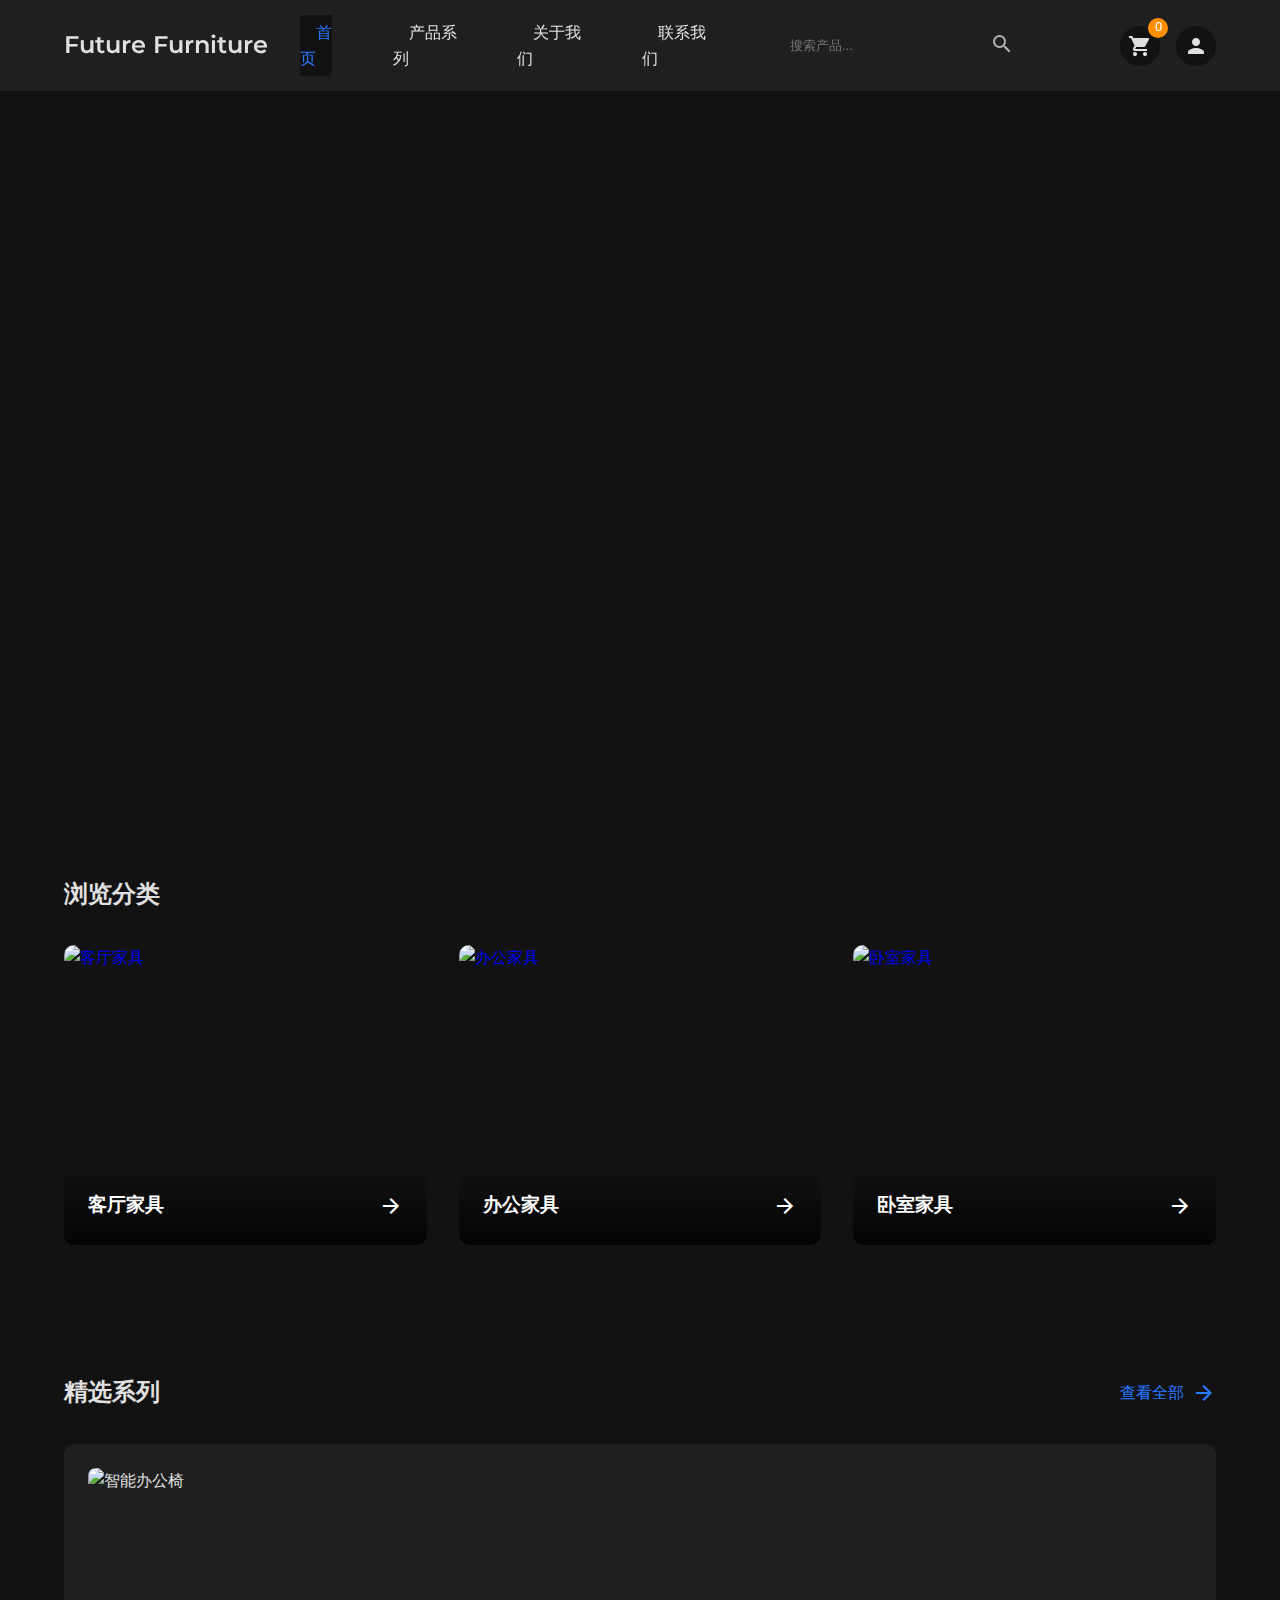
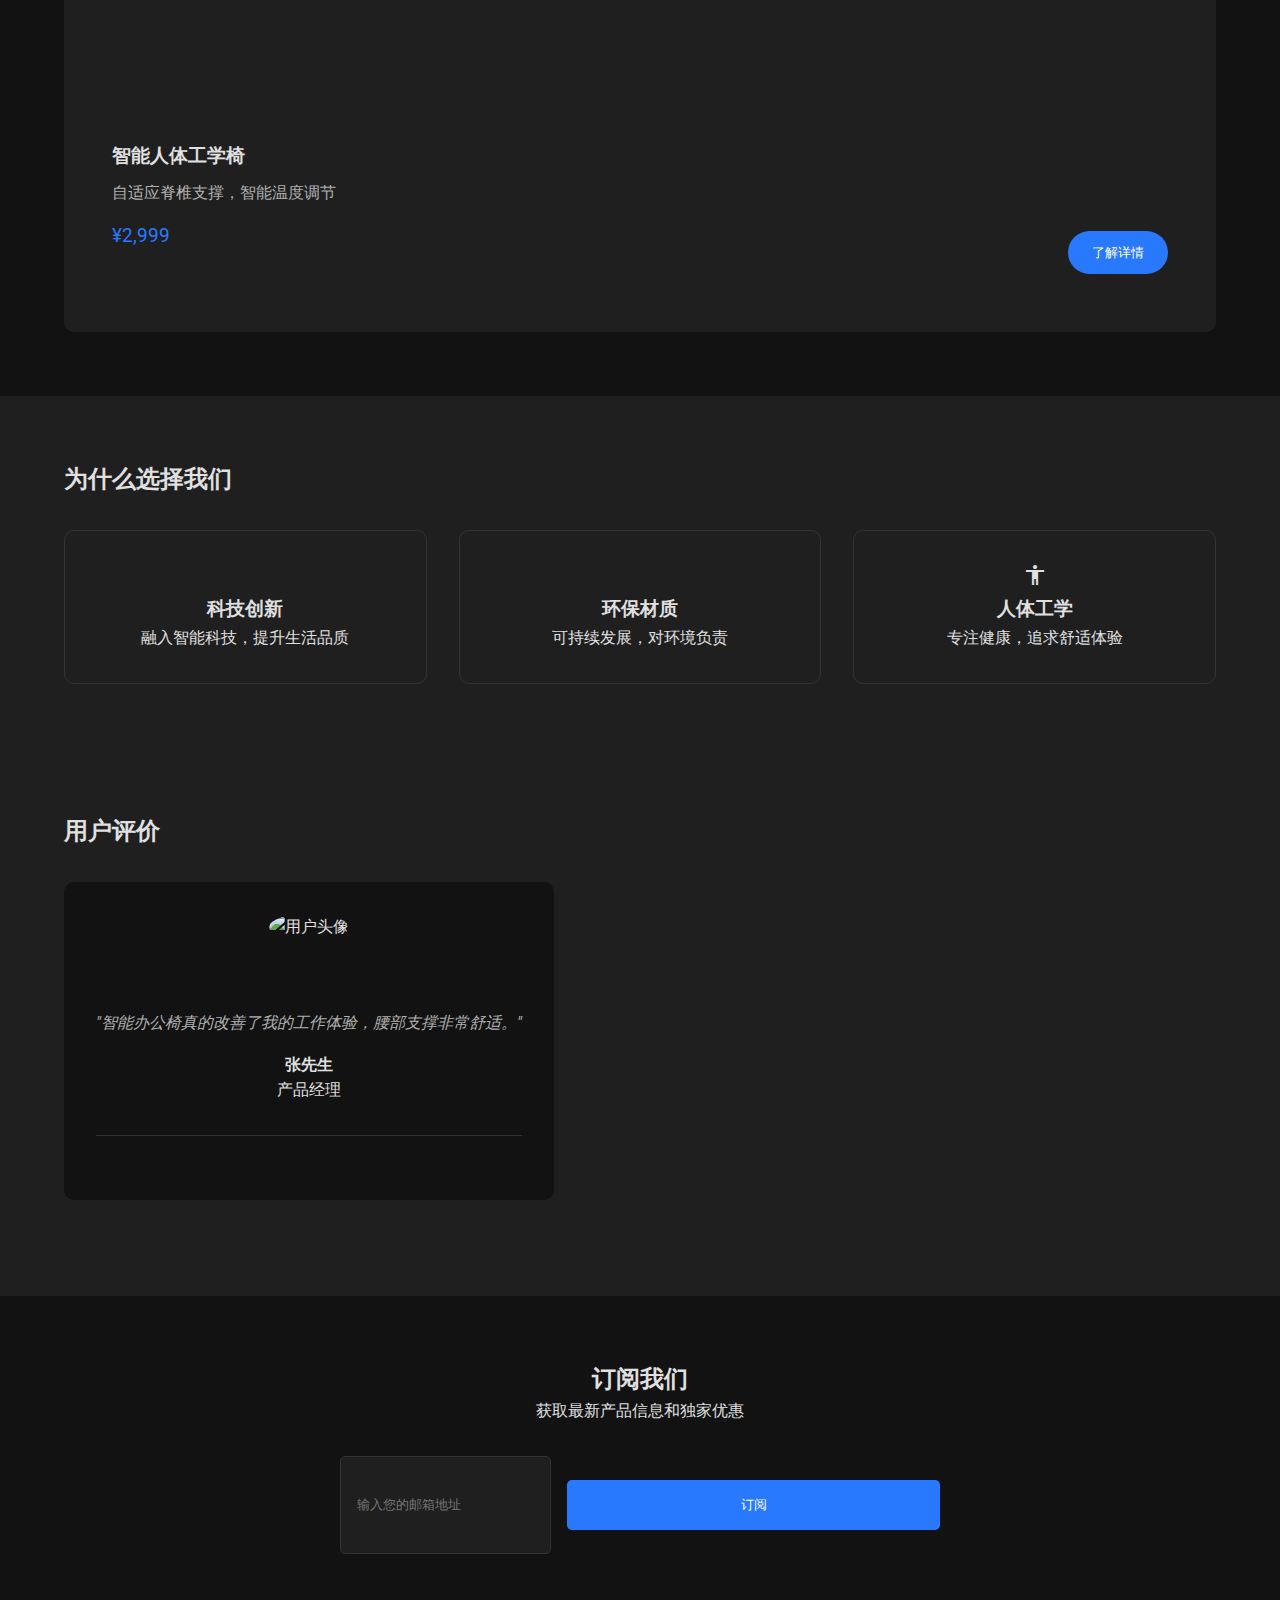
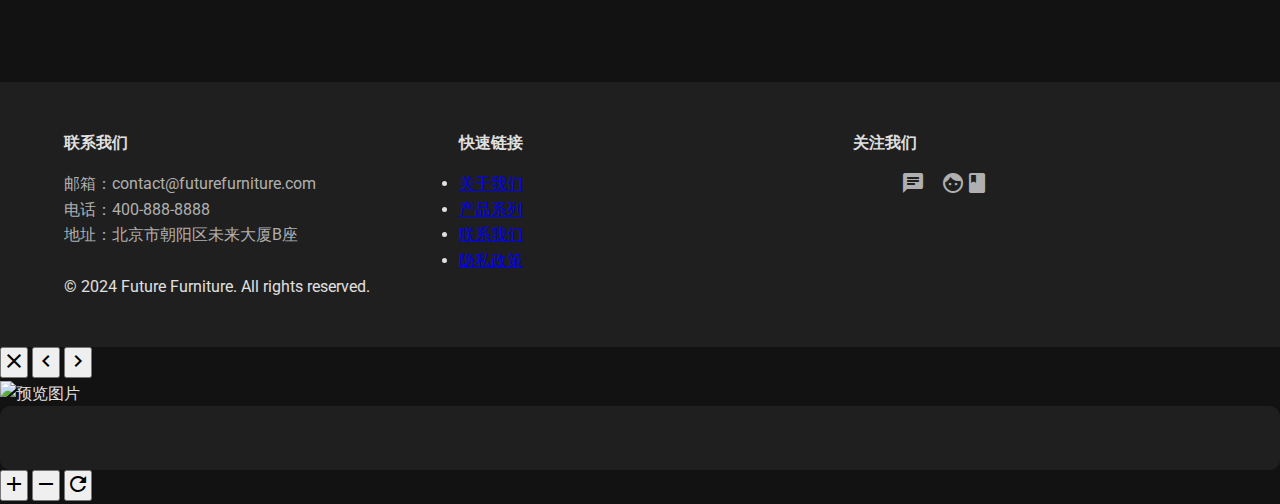
==== index.html @ 84462178 "Add files via upload" ====
<!DOCTYPE html>
<html lang="zh">
<head>
    <meta charset="UTF-8">
    <meta name="viewport" content="width=device-width, initial-scale=1.0">
    <title>未来家具 - 现代生活的选择</title>
    <link rel="stylesheet" href="styles.css">
    <link href="https://fonts.googleapis.com/css2?family=Roboto:wght@300;400;500;700&family=Montserrat:wght@400;500;600&display=swap" rel="stylesheet">
    <link href="https://fonts.googleapis.com/icon?family=Material+Icons" rel="stylesheet">
</head>
<body>
    <nav class="navbar">
        <div class="nav-container">
            <a href="index.html" class="logo">Future Furniture</a>
            <div class="nav-content">
                <ul class="nav-links">
                    <li><a href="index.html" class="active">首页</a></li>
                    <li><a href="categories.html">产品系列</a></li>
                    <li><a href="about.html">关于我们</a></li>
                    <li><a href="contact.html">联系我们</a></li>
                </ul>
                <div class="search-box">
                    <div class="search-container">
                        <input type="text" placeholder="搜索产品..." id="searchInput">
                        <button class="search-btn">
                            <span class="material-icons">search</span>
                        </button>
                    </div>
                    <div class="search-results" id="searchResults"></div>
                </div>
                <div class="nav-actions">
                    <div class="cart-icon">
                        <a href="cart.html">
                            <span class="material-icons">shopping_cart</span>
                            <span class="cart-count">0</span>
                        </a>
                    </div>
                    <div class="user-menu">
                        <a href="login.html">
                            <span class="material-icons">person</span>
                        </a>
                    </div>
                </div>
            </div>
        </div>
    </nav>

    <header class="hero">
        <div class="hero-slider">
            <div class="slide active">
                <div class="slide-content">
                    <h1>重新定义现代家居</h1>
                    <p>科技与艺术的完美融合</p>
                    <button class="cta-button">探索系列</button>
                </div>
                <img src="images/hero-1.jpg" alt="现代家居">
            </div>
            <div class="slide">
                <div class="slide-content">
                    <h1>智能办公空间</h1>
                    <p>提升工作效率，关注健康生活</p>
                    <button class="cta-button">了解更多</button>
                </div>
                <img src="images/hero-2.jpg" alt="办公空间">
            </div>
            <div class="slider-controls">
                <button class="prev-slide"><span class="material-icons">chevron_left</span></button>
                <div class="slide-dots"></div>
                <button class="next-slide"><span class="material-icons">chevron_right</span></button>
            </div>
        </div>
    </header>

    <main>
        <section class="categories-preview">
            <h2>浏览分类</h2>
            <div class="category-grid">
                <a href="categories.html?type=living" class="category-card">
                    <img src="images/living-room.jpg" alt="客厅家具">
                    <div class="category-info">
                        <h3>客厅家具</h3>
                        <span class="material-icons">arrow_forward</span>
                    </div>
                </a>
                <a href="categories.html?type=office" class="category-card">
                    <img src="images/office.jpg" alt="办公家具">
                    <div class="category-info">
                        <h3>办公家具</h3>
                        <span class="material-icons">arrow_forward</span>
                    </div>
                </a>
                <a href="categories.html?type=bedroom" class="category-card">
                    <img src="images/bedroom.jpg" alt="卧室家具">
                    <div class="category-info">
                        <h3>卧室家具</h3>
                        <span class="material-icons">arrow_forward</span>
                    </div>
                </a>
            </div>
        </section>

        <section class="featured-products">
            <div class="section-header">
                <h2>精选系列</h2>
                <a href="categories.html" class="view-all">查看全部 <span class="material-icons">arrow_forward</span></a>
            </div>
            <div class="product-grid">
                <div class="product-card">
                    <div class="product-image">
                        <img src="images/chair.jpg" alt="智能办公椅">
                        <div class="product-actions">
                            <button class="quick-view" data-product-id="1">
                                <span class="material-icons">visibility</span>
                            </button>
                            <button class="add-to-cart" data-product-id="1">
                                <span class="material-icons">shopping_cart</span>
                            </button>
                        </div>
                    </div>
                    <div class="product-info">
                        <h3>智能人体工学椅</h3>
                        <p class="product-description">自适应脊椎支撑，智能温度调节</p>
                        <div class="product-price">
                            <span class="price">¥2,999</span>
                            <button class="primary-button">了解详情</button>
                        </div>
                    </div>
                </div>
                <!-- 更多产品卡片 -->
            </div>
        </section>

        <section class="features">
            <h2>为什么选择我们</h2>
            <div class="features-grid">
                <div class="feature-card">
                    <span class="material-icons">psychology</span>
                    <h3>科技创新</h3>
                    <p>融入智能科技，提升生活品质</p>
                </div>
                <div class="feature-card">
                    <span class="material-icons">eco</span>
                    <h3>环保材质</h3>
                    <p>可持续发展，对环境负责</p>
                </div>
                <div class="feature-card">
                    <span class="material-icons">accessibility</span>
                    <h3>人体工学</h3>
                    <p>专注健康，追求舒适体验</p>
                </div>
            </div>
        </section>

        <section class="testimonials">
            <h2>用户评价</h2>
            <div class="testimonials-slider">
                <div class="testimonial-card">
                    <div class="user-avatar">
                        <img src="images/user1.jpg" alt="用户头像">
                    </div>
                    <p class="testimonial-text">"智能办公椅真的改善了我的工作体验，腰部支撑非常舒适。"</p>
                    <div class="user-info">
                        <h4>张先生</h4>
                        <p>产品经理</p>
                    </div>
                </div>
                <!-- 更多评价卡片 -->
            </div>
        </section>

        <section class="newsletter">
            <div class="newsletter-content">
                <h2>订阅我们</h2>
                <p>获取最新产品信息和独家优惠</p>
                <form class="newsletter-form">
                    <input type="email" placeholder="输入您的邮箱地址" required>
                    <button type="submit" class="submit-btn">订阅</button>
                </form>
            </div>
        </section>
    </main>

    <footer>
        <div class="footer-content">
            <div class="footer-section">
                <h4>联系我们</h4>
                <p>邮箱：contact@futurefurniture.com</p>
                <p>电话：400-888-8888</p>
                <p>地址：北京市朝阳区未来大厦B座</p>
            </div>
            <div class="footer-section">
                <h4>快速链接</h4>
                <ul>
                    <li><a href="about.html">关于我们</a></li>
                    <li><a href="categories.html">产品系列</a></li>
                    <li><a href="contact.html">联系我们</a></li>
                    <li><a href="#">隐私政策</a></li>
                </ul>
            </div>
            <div class="footer-section">
                <h4>关注我们</h4>
                <div class="social-links">
                    <a href="#" class="social-link">
                        <span class="material-icons">wechat</span>
                    </a>
                    <a href="#" class="social-link">
                        <span class="material-icons">facebook</span>
                    </a>
                    <a href="#" class="social-link">
                        <span class="material-icons">instagram</span>
                    </a>
                </div>
            </div>
        </div>
        <div class="footer-bottom">
            <p>&copy; 2024 Future Furniture. All rights reserved.</p>
        </div>
    </footer>

    <script src="main.js"></script>

    <!-- 快速预览模态框 -->
    <div class="quick-view-modal" id="quickViewModal">
        <div class="modal-content">
            <button class="close-modal">
                <span class="material-icons">close</span>
            </button>
            <div class="modal-body">
                <div class="product-preview">
                    <img src="" alt="产品预览" id="modalProductImage">
                </div>
                <div class="product-details">
                    <h2 id="modalProductName"></h2>
                    <p id="modalProductDescription"></p>
                    <div class="product-options">
                        <div class="color-selection">
                            <h3>选择颜色</h3>
                            <div class="color-options">
                                <span class="color-option" style="background: #000000;" data-color="black"></span>
                                <span class="color-option" style="background: #FFFFFF;" data-color="white"></span>
                                <span class="color-option" style="background: #808080;" data-color="gray"></span>
                            </div>
                        </div>
                        <div class="quantity-selector">
                            <h3>数量</h3>
                            <div class="quantity-controls">
                                <button class="decrease">-</button>
                                <input type="number" value="1" min="1" max="99">
                                <button class="increase">+</button>
                            </div>
                        </div>
                    </div>
                    <div class="modal-actions">
                        <button class="add-to-cart-btn">加入购物车</button>
                        <button class="view-details-btn">查看详情</button>
                    </div>
                </div>
            </div>
        </div>
    </div>

    <div class="cart-popup" id="cartPopup">
        <div class="cart-popup-header">
            <h3>购物车</h3>
            <button class="close-cart">
                <span class="material-icons">close</span>
            </button>
        </div>
        <div class="cart-popup-items">
            <!-- 购物车商品将通过 JavaScript 动态添加 -->
        </div>
        <div class="cart-popup-footer">
            <div class="cart-total">
                <span>总计：</span>
                <span class="total-amount">¥0</span>
            </div>
            <div class="cart-actions">
                <button class="view-cart-btn">查看购物车</button>
                <button class="checkout-btn">去结算</button>
            </div>
        </div>
    </div>
    <div class="cart-popup-overlay"></div>

    <!-- 图片预览组件 -->
    <div class="image-viewer" id="imageViewer">
        <div class="viewer-overlay"></div>
        <div class="viewer-container">
            <button class="viewer-close">
                <span class="material-icons">close</span>
            </button>
            <button class="viewer-prev">
                <span class="material-icons">chevron_left</span>
            </button>
            <button class="viewer-next">
                <span class="material-icons">chevron_right</span>
            </button>
            <div class="viewer-content">
                <img src="" alt="预览图片">
                <div class="loading-spinner"></div>
            </div>
            <div class="viewer-thumbnails"></div>
            <div class="viewer-caption"></div>
            <div class="zoom-controls">
                <button class="zoom-btn zoom-in">
                    <span class="material-icons">add</span>
                </button>
                <button class="zoom-btn zoom-out">
                    <span class="material-icons">remove</span>
                </button>
                <button class="zoom-btn zoom-reset">
                    <span class="material-icons">refresh</span>
                </button>
            </div>
        </div>
    </div>
</body>
</html>
---- styles.css ----
:root {
    --bg-primary: #121212;
    --bg-secondary: #1F1F1F;
    --accent-blue: #2979FF;
    --accent-orange: #FF8F00;
    --text-primary: #E0E0E0;
    --text-secondary: #B0B0B0;
    --border-color: #333333;
}

* {
    margin: 0;
    padding: 0;
    box-sizing: border-box;
}

body {
    font-family: 'Roboto', sans-serif;
    background-color: var(--bg-primary);
    color: var(--text-primary);
    line-height: 1.6;
}

/* 导航栏样式 */
.navbar {
    background: var(--bg-secondary);
    padding: 1rem 5%;
    position: sticky;
    top: 0;
    z-index: 1000;
    box-shadow: 0 2px 10px rgba(0, 0, 0, 0.1);
}

.nav-container {
    max-width: 1400px;
    margin: 0 auto;
}

.nav-content {
    display: flex;
    align-items: center;
    justify-content: space-between;
    gap: 2rem;
}

.logo {
    font-family: 'Montserrat', sans-serif;
    font-size: 1.5rem;
    font-weight: 600;
    color: var(--text-primary);
    text-decoration: none;
    margin-right: 2rem;
}

.nav-links {
    display: flex;
    align-items: center;
    gap: 2rem;
    margin: 0;
    padding: 0;
    list-style: none;
}

.nav-links li a {
    color: var(--text-primary);
    text-decoration: none;
    font-weight: 500;
    padding: 0.5rem 1rem;
    border-radius: 5px;
    transition: all 0.3s;
}

.nav-links li a:hover,
.nav-links li a.active {
    background: var(--bg-primary);
    color: var(--accent-blue);
}

/* 搜索框样式 */
.search-box {
    flex: 0 1 300px;
    position: relative;
}

.search-container {
    display: flex;
    align-items: center;
    background: var(--bg-primary);
    border-radius: 25px;
    padding: 0.5rem 1rem;
    transition: all 0.3s;
}

.search-container input {
    border: none;
    background: none;
    padding: 0.5rem;
    width: 100%;
    color: var(--text-primary);
    outline: none;
}

.search-btn {
    background: none;
    border: none;
    color: var(--text-secondary);
    cursor: pointer;
    padding: 0.5rem;
}

/* 导航操作区域样式 */
.nav-actions {
    display: flex;
    align-items: center;
    gap: 1rem;
}

.cart-icon,
.user-menu {
    position: relative;
}

.cart-icon a,
.user-menu a {
    display: flex;
    align-items: center;
    justify-content: center;
    width: 40px;
    height: 40px;
    border-radius: 50%;
    background: var(--bg-primary);
    color: var(--text-primary);
    text-decoration: none;
    transition: all 0.3s;
}

.cart-icon a:hover,
.user-menu a:hover {
    background: var(--accent-blue);
    color: white;
    transform: translateY(-2px);
}

.cart-count {
    position: absolute;
    top: -5px;
    right: -5px;
    background: var(--accent-blue);
    color: white;
    font-size: 0.75rem;
    min-width: 18px;
    height: 18px;
    border-radius: 9px;
    display: flex;
    align-items: center;
    justify-content: center;
    padding: 0 5px;
}

/* 导航栏布局 */
.nav-container {
    display: flex;
    align-items: center;
}

.nav-content {
    flex: 1;
    display: flex;
    align-items: center;
    justify-content: space-between;
}

/* 主要内容区域 */
.hero {
    height: 80vh;
    display: flex;
    flex-direction: column;
    justify-content: center;
    align-items: center;
    text-align: center;
    padding: 2rem;
    background: linear-gradient(rgba(18, 18, 18, 0.9), rgba(18, 18, 18, 0.7));
}

.hero h1 {
    font-size: 3.5rem;
    margin-bottom: 1rem;
    font-family: 'Montserrat', sans-serif;
}

.hero p {
    font-size: 1.5rem;
    color: var(--text-secondary);
    margin-bottom: 2rem;
}

/* 按钮样式 */
.cta-button {
    background-color: var(--accent-orange);
    color: white;
    border: none;
    padding: 1rem 2rem;
    border-radius: 30px;
    font-size: 1.1rem;
    cursor: pointer;
    transition: transform 0.3s, box-shadow 0.3s;
}

.primary-button {
    background-color: var(--accent-blue);
    color: white;
    border: none;
    padding: 0.8rem 1.5rem;
    border-radius: 25px;
    cursor: pointer;
    transition: transform 0.3s, box-shadow 0.3s;
}

.cta-button:hover,
.primary-button:hover {
    transform: translateY(-2px);
    box-shadow: 0 5px 15px rgba(0, 0, 0, 0.3);
}

/* 产品卡片样式 */
.featured-products {
    padding: 4rem 5%;
}

.product-grid {
    display: grid;
    grid-template-columns: repeat(auto-fit, minmax(300px, 1fr));
    gap: 2rem;
    margin-top: 2rem;
}

.product-card {
    background-color: var(--bg-secondary);
    border-radius: 10px;
    padding: 1.5rem;
    transform: translateY(0);
    transition: transform 0.3s, box-shadow 0.3s;
}

.product-card:hover {
    transform: translateY(-5px);
    box-shadow: 0 5px 15px rgba(0, 0, 0, 0.2);
}

.product-card img {
    width: 100%;
    height: 200px;
    object-fit: cover;
    border-radius: 8px;
    margin-bottom: 1rem;
}

.product-card h3 {
    margin-bottom: 0.5rem;
}

.product-card p {
    color: var(--text-secondary);
    margin-bottom: 1rem;
}

/* 特性区域样式 */
.features {
    background-color: var(--bg-secondary);
    padding: 4rem 5%;
}

.features-grid {
    display: grid;
    grid-template-columns: repeat(auto-fit, minmax(250px, 1fr));
    gap: 2rem;
    margin-top: 2rem;
}

.feature-card {
    padding: 2rem;
    border: 1px solid var(--border-color);
    border-radius: 10px;
    text-align: center;
}

/* 页脚样式 */
footer {
    background-color: var(--bg-secondary);
    padding: 3rem 5%;
    margin-top: 4rem;
}

.footer-content {
    display: grid;
    grid-template-columns: repeat(auto-fit, minmax(200px, 1fr));
    gap: 2rem;
}

.footer-section h4 {
    margin-bottom: 1rem;
    color: var(--text-primary);
}

.footer-section p {
    color: var(--text-secondary);
}

.social-links {
    display: flex;
    gap: 1rem;
}

.social-links a {
    color: var(--text-secondary);
    text-decoration: none;
    transition: color 0.3s;
}

.social-links a:hover {
    color: var(--accent-blue);
}

/* 响应式设计 */
@media (max-width: 768px) {
    .nav-links {
        display: none;
        position: fixed;
        top: 60px; /* 导航栏高度 */
        left: 0;
        right: 0;
        background: var(--bg-secondary);
        padding: 1rem;
        flex-direction: column;
        gap: 1rem;
        box-shadow: 0 2px 10px rgba(0, 0, 0, 0.1);
    }

    .nav-links.active {
        display: flex;
    }

    .mobile-menu-btn {
        display: block;
        background: none;
        border: none;
        color: var(--text-primary);
        cursor: pointer;
    }
    
    .hero h1 {
        font-size: 2.5rem;
    }
    
    .hero p {
        font-size: 1.2rem;
    }
}

/* 产品分类页样式 */
.category-page {
    display: grid;
    grid-template-columns: 250px 1fr;
    gap: 2rem;
    padding: 2rem 5%;
}

.filters-section {
    background-color: var(--bg-secondary);
    padding: 1.5rem;
    border-radius: 10px;
    height: fit-content;
}

.filter-group {
    margin-bottom: 1.5rem;
    padding-bottom: 1.5rem;
    border-bottom: 1px solid var(--border-color);
}

.filter-group h3 {
    margin-bottom: 1rem;
    font-size: 1.1rem;
}

.filter-group label {
    display: block;
    margin: 0.5rem 0;
    color: var(--text-secondary);
    cursor: pointer;
}

.price-range {
    padding: 0 0.5rem;
}

.price-slider {
    width: 100%;
    margin: 1rem 0;
}

.price-inputs {
    display: flex;
    gap: 0.5rem;
    align-items: center;
}

.price-inputs input {
    width: 80px;
    padding: 0.5rem;
    background: var(--bg-primary);
    border: 1px solid var(--border-color);
    border-radius: 5px;
    color: var(--text-primary);
}

.color-options {
    display: flex;
    gap: 0.5rem;
    flex-wrap: wrap;
}

.color-option {
    width: 30px;
    height: 30px;
    border-radius: 50%;
    cursor: pointer;
    border: 2px solid var(--border-color);
    transition: transform 0.2s;
}

.color-option:hover {
    transform: scale(1.1);
}

.products-header {
    display: flex;
    justify-content: space-between;
    align-items: center;
    margin-bottom: 2rem;
}

.sort-options select {
    padding: 0.5rem 1rem;
    background: var(--bg-secondary);
    border: 1px solid var(--border-color);
    color: var(--text-primary);
    border-radius: 5px;
    cursor: pointer;
}

.pagination {
    display: flex;
    justify-content: center;
    align-items: center;
    gap: 1rem;
    margin-top: 2rem;
}

.page-numbers {
    display: flex;
    gap: 0.5rem;
}

.page-numbers span {
    width: 35px;
    height: 35px;
    display: flex;
    align-items: center;
    justify-content: center;
    border-radius: 50%;
    cursor: pointer;
    transition: background-color 0.3s;
}

.page-numbers span.active {
    background-color: var(--accent-blue);
    color: white;
}

/* 响应式设计补充 */
@media (max-width: 768px) {
    .category-page {
        grid-template-columns: 1fr;
    }
    
    .mobile-menu-btn {
        display: block;
    }
    
    .filters-section {
        position: fixed;
        left: -100%;
        top: 0;
        height: 100vh;
        width: 80%;
        z-index: 1000;
        transition: left 0.3s;
    }
    
    .filters-section.active {
        left: 0;
    }
}

/* 购物车图标样式 */
.cart-icon {
    position: relative;
}

.cart-count {
    position: absolute;
    top: -8px;
    right: -8px;
    background: var(--accent-orange);
    color: white;
    border-radius: 50%;
    width: 20px;
    height: 20px;
    display: flex;
    align-items: center;
    justify-content: center;
    font-size: 0.8rem;
}

/* 产品详情页样式 */
.product-detail {
    display: grid;
    grid-template-columns: 1fr 1fr;
    gap: 3rem;
    padding: 2rem 5%;
    margin-top: 2rem;
}

.product-gallery {
    position: sticky;
    top: 2rem;
}

.main-image {
    width: 100%;
    border-radius: 10px;
    overflow: hidden;
    margin-bottom: 1rem;
}

.main-image img {
    width: 100%;
    height: auto;
    object-fit: cover;
}

.thumbnail-list {
    display: flex;
    gap: 1rem;
    margin-top: 1rem;
}

.thumbnail-list img {
    width: 80px;
    height: 80px;
    object-fit: cover;
    border-radius: 5px;
    cursor: pointer;
    opacity: 0.7;
    transition: opacity 0.3s;
}

.thumbnail-list img.active,
.thumbnail-list img:hover {
    opacity: 1;
}

.product-info h1 {
    font-size: 2.5rem;
    margin-bottom: 1rem;
}

.price {
    font-size: 2rem;
    color: var(--accent-blue);
    margin-bottom: 2rem;
}

.color-selection,
.quantity-selector {
    margin-bottom: 2rem;
}

.quantity-controls {
    display: flex;
    align-items: center;
    gap: 1rem;
}

.quantity-controls button {
    width: 40px;
    height: 40px;
    border: 1px solid var(--border-color);
    background: var(--bg-secondary);
    color: var(--text-primary);
    border-radius: 5px;
    cursor: pointer;
}

.quantity-controls input {
    width: 60px;
    height: 40px;
    text-align: center;
    border: 1px solid var(--border-color);
    background: var(--bg-secondary);
    color: var(--text-primary);
    border-radius: 5px;
}

.product-actions {
    display: flex;
    gap: 1rem;
    margin-bottom: 2rem;
}

.product-actions button {
    flex: 1;
    padding: 1rem;
}

.product-description ul {
    list-style: none;
    padding: 0;
}

.product-description li {
    margin-bottom: 0.5rem;
    padding-left: 1.5rem;
    position: relative;
}

.product-description li::before {
    content: "•";
    position: absolute;
    left: 0;
    color: var(--accent-blue);
}

/* 产品详情标签页 */
.product-details-tabs {
    padding: 2rem 5%;
    margin-top: 3rem;
}

.tabs {
    display: flex;
    gap: 1rem;
    border-bottom: 1px solid var(--border-color);
    margin-bottom: 2rem;
}

.tab {
    padding: 1rem 2rem;
    background: none;
    border: none;
    color: var(--text-secondary);
    cursor: pointer;
    position: relative;
}

.tab.active {
    color: var(--accent-blue);
}

.tab.active::after {
    content: "";
    position: absolute;
    bottom: -1px;
    left: 0;
    width: 100%;
    height: 2px;
    background: var(--accent-blue);
}

.tab-content {
    display: none;
    padding: 2rem 0;
}

.tab-content.active {
    display: block;
}

/* 响应式设计补充 */
@media (max-width: 768px) {
    .product-detail {
        grid-template-columns: 1fr;
    }

    .product-gallery {
        position: static;
    }

    .product-actions {
        flex-direction: column;
    }
}

/* 关于我们页面样式 */
.page-header {
    height: 40vh;
    display: flex;
    flex-direction: column;
    justify-content: center;
    align-items: center;
    text-align: center;
    background: linear-gradient(rgba(18, 18, 18, 0.8), rgba(18, 18, 18, 0.6));
    background-size: cover;
    background-position: center;
}

.about-header {
    background-image: url('images/about-banner.jpg');
}

.page-header h1 {
    font-size: 3rem;
    margin-bottom: 1rem;
}

.page-header p {
    font-size: 1.2rem;
    color: var(--text-secondary);
}

.about-page section {
    padding: 4rem 5%;
}

.company-intro {
    display: grid;
    grid-template-columns: 1fr 1fr;
    gap: 3rem;
    align-items: center;
}

.intro-content h2 {
    margin-bottom: 2rem;
}

.intro-content p {
    margin-bottom: 1rem;
    line-height: 1.8;
}

.intro-image img {
    width: 100%;
    border-radius: 10px;
}

.values-grid {
    display: grid;
    grid-template-columns: repeat(auto-fit, minmax(250px, 1fr));
    gap: 2rem;
    margin-top: 3rem;
}

.value-card {
    text-align: center;
    padding: 2rem;
    background: var(--bg-secondary);
    border-radius: 10px;
    transition: transform 0.3s;
}

.value-card:hover {
    transform: translateY(-5px);
}

.value-card .material-icons {
    font-size: 3rem;
    color: var(--accent-blue);
    margin-bottom: 1rem;
}

.process-timeline {
    display: grid;
    grid-template-columns: repeat(auto-fit, minmax(200px, 1fr));
    gap: 2rem;
    margin-top: 3rem;
    position: relative;
}

.process-step {
    text-align: center;
    position: relative;
}

.step-icon {
    width: 80px;
    height: 80px;
    margin: 0 auto 1rem;
    background: var(--bg-secondary);
    border-radius: 50%;
    display: flex;
    align-items: center;
    justify-content: center;
}

.step-icon .material-icons {
    font-size: 2rem;
    color: var(--accent-blue);
}

.team-grid {
    display: grid;
    grid-template-columns: repeat(auto-fit, minmax(250px, 1fr));
    gap: 2rem;
    margin-top: 3rem;
}

.team-member {
    text-align: center;
}

.team-member img {
    width: 200px;
    height: 200px;
    border-radius: 50%;
    margin-bottom: 1rem;
    object-fit: cover;
}

/* 响应式设计补充 */
@media (max-width: 768px) {
    .company-intro {
        grid-template-columns: 1fr;
    }

    .page-header h1 {
        font-size: 2rem;
    }

    .process-timeline::before {
        display: none;
    }
}

/* 联系我们页面样式 */
.contact-header {
    background-image: url('images/contact-banner.jpg');
}

.contact-info-section {
    padding: 4rem 5%;
    background: var(--bg-secondary);
}

.contact-methods {
    display: grid;
    grid-template-columns: repeat(auto-fit, minmax(250px, 1fr));
    gap: 2rem;
    max-width: 1200px;
    margin: 0 auto;
}

.contact-method {
    text-align: center;
    padding: 2rem;
    background: var(--bg-primary);
    border-radius: 10px;
    transition: transform 0.3s;
}

.contact-method:hover {
    transform: translateY(-5px);
}

.contact-method .material-icons {
    font-size: 3rem;
    color: var(--accent-blue);
    margin-bottom: 1rem;
}

.contact-form-section {
    padding: 4rem 5%;
}

.contact-container {
    display: grid;
    grid-template-columns: 1fr 1fr;
    gap: 3rem;
    max-width: 1200px;
    margin: 0 auto;
}

.form-wrapper {
    background: var(--bg-secondary);
    padding: 2rem;
    border-radius: 10px;
}

.contact-form {
    display: grid;
    gap: 1.5rem;
}

.form-group {
    display: flex;
    flex-direction: column;
    gap: 0.5rem;
}

.form-group label {
    color: var(--text-secondary);
}

.form-group input,
.form-group select,
.form-group textarea {
    padding: 0.8rem;
    background: var(--bg-primary);
    border: 1px solid var(--border-color);
    border-radius: 5px;
    color: var(--text-primary);
}

.submit-button {
    background: var(--accent-blue);
    color: white;
    padding: 1rem;
    border: none;
    border-radius: 5px;
    cursor: pointer;
    transition: background-color 0.3s;
}

.submit-button:hover {
    background-color: #1565C0;
}

.map-wrapper {
    background: var(--bg-secondary);
    padding: 2rem;
    border-radius: 10px;
}

.contact-map {
    height: 400px;
    border-radius: 5px;
    overflow: hidden;
}

.faq-section {
    padding: 4rem 5%;
    background: var(--bg-secondary);
}

.faq-grid {
    display: grid;
    grid-template-columns: repeat(auto-fit, minmax(300px, 1fr));
    gap: 2rem;
    max-width: 1200px;
    margin: 2rem auto 0;
}

.faq-item {
    background: var(--bg-primary);
    padding: 2rem;
    border-radius: 10px;
}

.faq-item h3 {
    color: var(--accent-blue);
    margin-bottom: 1rem;
}

/* 响应式设计补充 */
@media (max-width: 768px) {
    .contact-container {
        grid-template-columns: 1fr;
    }
    
    .contact-method {
        padding: 1.5rem;
    }
}

/* 购物车页面样式 */
.cart-page {
    padding: 2rem 5%;
}

.cart-page h1 {
    margin-bottom: 2rem;
}

.cart-container {
    display: grid;
    grid-template-columns: 2fr 1fr;
    gap: 2rem;
}

.cart-items {
    background: var(--bg-secondary);
    border-radius: 10px;
    padding: 1.5rem;
}

.cart-item {
    display: grid;
    grid-template-columns: auto 1fr auto auto auto;
    gap: 1.5rem;
    align-items: center;
    padding: 1rem;
    border-bottom: 1px solid var(--border-color);
}

.cart-item:last-child {
    border-bottom: none;
}

.cart-item img {
    width: 100px;
    height: 100px;
    object-fit: cover;
    border-radius: 5px;
}

.item-details h3 {
    margin-bottom: 0.5rem;
}

.item-color {
    color: var(--text-secondary);
}

.item-price {
    font-size: 1.2rem;
    color: var(--accent-blue);
}

.remove-item {
    background: none;
    border: none;
    color: var(--text-secondary);
    cursor: pointer;
    transition: color 0.3s;
}

.remove-item:hover {
    color: #ff4444;
}

.cart-summary {
    background: var(--bg-secondary);
    border-radius: 10px;
    padding: 1.5rem;
    height: fit-content;
    position: sticky;
    top: 2rem;
}

.summary-item {
    display: flex;
    justify-content: space-between;
    margin: 1rem 0;
    color: var(--text-secondary);
}

.coupon-input {
    display: flex;
    gap: 0.5rem;
    margin: 1.5rem 0;
}

.coupon-input input {
    flex: 1;
    padding: 0.8rem;
    background: var(--bg-primary);
    border: 1px solid var(--border-color);
    border-radius: 5px;
    color: var(--text-primary);
}

.apply-coupon {
    padding: 0.8rem 1.5rem;
    background: var(--bg-primary);
    border: 1px solid var(--border-color);
    color: var(--text-primary);
    border-radius: 5px;
    cursor: pointer;
}

.summary-total {
    display: flex;
    justify-content: space-between;
    margin: 1.5rem 0;
    font-size: 1.2rem;
    font-weight: bold;
}

.checkout-button {
    width: 100%;
    padding: 1rem;
    background: var(--accent-orange);
    color: white;
    border: none;
    border-radius: 5px;
    margin-bottom: 1rem;
    cursor: pointer;
    transition: background-color 0.3s;
}

.continue-shopping {
    width: 100%;
    padding: 1rem;
    background: var(--bg-primary);
    color: var(--text-primary);
    border: 1px solid var(--border-color);
    border-radius: 5px;
    cursor: pointer;
}

.recommended-products {
    margin-top: 4rem;
}

/* 响应式设计补充 */
@media (max-width: 768px) {
    .cart-container {
        grid-template-columns: 1fr;
    }

    .cart-item {
        grid-template-columns: auto 1fr auto;
        gap: 1rem;
    }

    .cart-item img {
        width: 80px;
        height: 80px;
    }

    .quantity-controls {
        grid-column: 2;
    }

    .item-price {
        grid-column: 3;
    }

    .remove-item {
        grid-column: 3;
        justify-self: end;
    }
}

/* 结账页面样式 */
.checkout-page {
    padding: 2rem 5%;
    background: var(--bg-primary);
}

.checkout-container {
    display: grid;
    grid-template-columns: 2fr 1fr;
    gap: 2rem;
    max-width: 1400px;
    margin: 0 auto;
}

.checkout-steps {
    display: flex;
    justify-content: space-between;
    margin-bottom: 2rem;
    padding: 1rem 0;
    border-bottom: 1px solid var(--border-color);
}

.step {
    display: flex;
    align-items: center;
    gap: 0.5rem;
    color: var(--text-secondary);
}

.step.active {
    color: var(--accent-blue);
}

.step-number {
    width: 30px;
    height: 30px;
    border-radius: 50%;
    background: var(--bg-secondary);
    display: flex;
    align-items: center;
    justify-content: center;
}

.step.active .step-number {
    background: var(--accent-blue);
    color: white;
}

.checkout-form {
    background: var(--bg-secondary);
    padding: 2rem;
    border-radius: 10px;
    margin-bottom: 2rem;
}

.payment-options {
    display: grid;
    grid-template-columns: repeat(auto-fit, minmax(200px, 1fr));
    gap: 1rem;
    margin: 2rem 0;
}

.payment-option {
    display: flex;
    align-items: center;
    gap: 1rem;
    padding: 1rem;
    border: 1px solid var(--border-color);
    border-radius: 5px;
    cursor: pointer;
    transition: border-color 0.3s;
}

.payment-option:hover {
    border-color: var(--accent-blue);
}

.payment-option input[type="radio"] {
    display: none;
}

.payment-option img {
    height: 30px;
    object-fit: contain;
}

.payment-option input[type="radio"]:checked + img + span {
    color: var(--accent-blue);
}

.confirmation-details {
    background: var(--bg-secondary);
    padding: 2rem;
    border-radius: 10px;
    margin: 2rem 0;
}

.confirmation-details h3 {
    margin-bottom: 1rem;
    color: var(--accent-blue);
}

.submit-order-btn {
    width: 100%;
    padding: 1rem;
    background: var(--accent-orange);
    color: white;
    border: none;
    border-radius: 5px;
    cursor: pointer;
    font-size: 1.1rem;
    transition: background-color 0.3s;
}

.submit-order-btn:hover {
    background-color: #F57C00;
}

.order-summary-sidebar {
    background: var(--bg-secondary);
    padding: 2rem;
    border-radius: 10px;
    height: fit-content;
    position: sticky;
    top: 2rem;
}

/* 响应式设计补充 */
@media (max-width: 768px) {
    .checkout-container {
        grid-template-columns: 1fr;
    }

    .checkout-steps {
        flex-direction: column;
        gap: 1rem;
    }

    .payment-options {
        grid-template-columns: 1fr;
    }
}

/* 订单成功页面样式 */
.success-page {
    padding: 4rem 5%;
    background: var(--bg-primary);
}

.success-container {
    max-width: 800px;
    margin: 0 auto;
    text-align: center;
}

.success-animation {
    margin-bottom: 2rem;
    animation: scaleIn 0.5s ease-out;
}

.success-icon {
    font-size: 5rem;
    color: #4CAF50;
    animation: checkmark 0.8s ease-in-out forwards;
}

@keyframes scaleIn {
    0% {
        transform: scale(0);
        opacity: 0;
    }
    100% {
        transform: scale(1);
        opacity: 1;
    }
}

@keyframes checkmark {
    0% {
        transform: scale(0);
        opacity: 0;
    }
    50% {
        transform: scale(1.2);
    }
    100% {
        transform: scale(1);
        opacity: 1;
    }
}

.order-number {
    color: var(--text-secondary);
    margin-bottom: 3rem;
}

.order-details {
    background: var(--bg-secondary);
    padding: 2rem;
    border-radius: 10px;
    margin-bottom: 3rem;
}

.info-grid {
    display: grid;
    grid-template-columns: 1fr 1fr;
    gap: 2rem;
    text-align: left;
    margin-top: 1.5rem;
}

.info-item h3 {
    color: var(--accent-blue);
    margin-bottom: 1rem;
}

.info-item p {
    margin-bottom: 0.5rem;
    color: var(--text-secondary);
}

.delivery-timeline {
    position: relative;
    margin: 3rem 0;
    padding: 0 1rem;
}

.timeline-item {
    display: flex;
    gap: 2rem;
    position: relative;
    padding-bottom: 2rem;
}

.timeline-item:not(:last-child)::after {
    content: '';
    position: absolute;
    left: 15px;
    top: 30px;
    bottom: 0;
    width: 2px;
    background: var(--border-color);
}

.timeline-dot {
    width: 30px;
    height: 30px;
    background: var(--bg-secondary);
    border: 2px solid var(--border-color);
    border-radius: 50%;
    flex-shrink: 0;
}

.timeline-item.active .timeline-dot {
    background: var(--accent-blue);
    border-color: var(--accent-blue);
}

.timeline-content {
    text-align: left;
}

.timeline-content h4 {
    margin-bottom: 0.5rem;
}

.timeline-content time {
    color: var(--text-secondary);
    font-size: 0.9rem;
}

.action-buttons {
    display: flex;
    gap: 1rem;
    justify-content: center;
    margin: 3rem 0;
}

.action-buttons a {
    padding: 1rem 2rem;
    border-radius: 5px;
    text-decoration: none;
    transition: transform 0.3s, background-color 0.3s;
}

.continue-shopping {
    background: var(--bg-secondary);
    color: var(--text-primary);
    border: 1px solid var(--border-color);
}

.view-order {
    background: var(--accent-blue);
    color: white;
}

.action-buttons a:hover {
    transform: translateY(-2px);
}

.customer-service {
    margin-top: 3rem;
    padding: 2rem;
    background: var(--bg-secondary);
    border-radius: 10px;
}

.service-phone {
    color: var(--accent-blue);
    font-size: 1.2rem;
    margin: 1rem 0;
}

/* 响应式设计补充 */
@media (max-width: 768px) {
    .info-grid {
        grid-template-columns: 1fr;
    }

    .action-buttons {
        flex-direction: column;
    }

    .timeline-item {
        gap: 1rem;
    }
}

/* 用户中心样式 */
.user-center {
    padding: 2rem 5%;
    background: var(--bg-primary);
}

.user-container {
    display: grid;
    grid-template-columns: 250px 1fr;
    gap: 2rem;
    max-width: 1400px;
    margin: 0 auto;
}

/* 侧边栏样式 */
.user-sidebar {
    background: var(--bg-secondary);
    border-radius: 10px;
    padding: 2rem;
    height: fit-content;
    position: sticky;
    top: 2rem;
}

.user-info {
    text-align: center;
    margin-bottom: 2rem;
    padding-bottom: 2rem;
    border-bottom: 1px solid var(--border-color);
}

.user-avatar {
    width: 100px;
    height: 100px;
    margin: 0 auto 1rem;
}

.user-avatar img {
    width: 100%;
    height: 100%;
    border-radius: 50%;
    object-fit: cover;
}

.user-nav {
    display: flex;
    flex-direction: column;
    gap: 0.5rem;
}

.user-nav a {
    display: flex;
    align-items: center;
    gap: 1rem;
    padding: 1rem;
    color: var(--text-secondary);
    text-decoration: none;
    border-radius: 5px;
    transition: background-color 0.3s;
}

.user-nav a:hover,
.user-nav a.active {
    background: var(--bg-primary);
    color: var(--accent-blue);
}

/* 主要内容区域样式 */
.content-section {
    display: none;
    background: var(--bg-secondary);
    border-radius: 10px;
    padding: 2rem;
}

.content-section.active {
    display: block;
}

.order-tabs {
    display: flex;
    gap: 1rem;
    margin-bottom: 2rem;
    border-bottom: 1px solid var(--border-color);
    padding-bottom: 1rem;
}

.order-tabs .tab {
    padding: 0.5rem 1rem;
    background: none;
    border: none;
    color: var(--text-secondary);
    cursor: pointer;
    position: relative;
}

.order-tabs .tab.active {
    color: var(--accent-blue);
}

.order-tabs .tab.active::after {
    content: '';
    position: absolute;
    bottom: -1rem;
    left: 0;
    width: 100%;
    height: 2px;
    background: var(--accent-blue);
}

.order-item {
    background: var(--bg-primary);
    border-radius: 10px;
    padding: 1.5rem;
    margin-bottom: 1rem;
}

.order-header {
    display: flex;
    justify-content: space-between;
    margin-bottom: 1rem;
    padding-bottom: 1rem;
    border-bottom: 1px solid var(--border-color);
}

.order-product {
    display: grid;
    grid-template-columns: auto 1fr;
    gap: 1rem;
    align-items: center;
}

.order-product img {
    width: 80px;
    height: 80px;
    object-fit: cover;
    border-radius: 5px;
}

.order-footer {
    display: flex;
    justify-content: space-between;
    align-items: center;
    margin-top: 1rem;
    padding-top: 1rem;
    border-top: 1px solid var(--border-color);
}

.order-actions {
    display: flex;
    gap: 1rem;
}

/* 个人信息表单样式 */
.profile-form {
    max-width: 600px;
}

.avatar-upload {
    display: flex;
    align-items: center;
    gap: 2rem;
}

.avatar-upload img {
    width: 100px;
    height: 100px;
    border-radius: 50%;
    object-fit: cover;
}

.upload-btn,
.verify-btn {
    padding: 0.5rem 1rem;
    background: var(--bg-primary);
    border: 1px solid var(--border-color);
    color: var(--text-primary);
    border-radius: 5px;
    cursor: pointer;
}

.save-btn {
    width: 100%;
    padding: 1rem;
    background: var(--accent-blue);
    color: white;
    border: none;
    border-radius: 5px;
    margin-top: 2rem;
    cursor: pointer;
}

/* 地址管理样式 */
.add-address-btn {
    display: flex;
    align-items: center;
    gap: 0.5rem;
    padding: 1rem;
    background: var(--bg-primary);
    border: 1px solid var(--border-color);
    color: var(--text-primary);
    border-radius: 5px;
    margin-bottom: 2rem;
    cursor: pointer;
}

.address-item {
    display: flex;
    justify-content: space-between;
    align-items: center;
    background: var(--bg-primary);
    padding: 1.5rem;
    border-radius: 10px;
    margin-bottom: 1rem;
}

.default-tag {
    display: inline-block;
    padding: 0.2rem 0.5rem;
    background: var(--accent-blue);
    color: white;
    border-radius: 3px;
    font-size: 0.8rem;
    margin-top: 0.5rem;
}

.address-actions {
    display: flex;
    gap: 1rem;
}

/* 响应式设计补充 */
@media (max-width: 768px) {
    .user-container {
        grid-template-columns: 1fr;
    }

    .user-sidebar {
        position: static;
        margin-bottom: 2rem;
    }

    .order-product {
        grid-template-columns: auto 1fr;
    }

    .order-footer {
        flex-direction: column;
        gap: 1rem;
    }
}

/* 登录页面样式 */
.auth-page {
    min-height: calc(100vh - 200px);
    padding: 4rem 5%;
    background: var(--bg-primary);
    display: flex;
    align-items: center;
    justify-content: center;
}

.auth-container {
    width: 100%;
    max-width: 400px;
}

.auth-box {
    background: var(--bg-secondary);
    padding: 2rem;
    border-radius: 10px;
    box-shadow: 0 4px 6px rgba(0, 0, 0, 0.1);
}

.auth-box h1 {
    text-align: center;
    margin-bottom: 2rem;
}

.auth-methods {
    display: flex;
    gap: 1rem;
    margin-bottom: 2rem;
}

.auth-method {
    flex: 1;
    padding: 0.8rem;
    background: var(--bg-primary);
    border: 1px solid var(--border-color);
    color: var(--text-secondary);
    border-radius: 5px;
    cursor: pointer;
    transition: all 0.3s;
}

.auth-method.active {
    background: var(--accent-blue);
    color: white;
    border-color: var(--accent-blue);
}

.auth-form {
    display: none;
}

.auth-form.active {
    display: block;
}

.input-group {
    display: flex;
    gap: 1rem;
}

.verify-code-btn {
    padding: 0 1rem;
    background: var(--bg-primary);
    border: 1px solid var(--border-color);
    color: var(--text-primary);
    border-radius: 5px;
    white-space: nowrap;
    cursor: pointer;
}

.password-input {
    position: relative;
}

.toggle-password {
    position: absolute;
    right: 0.5rem;
    top: 50%;
    transform: translateY(-50%);
    background: none;
    border: none;
    color: var(--text-secondary);
    cursor: pointer;
}

.forgot-password {
    display: block;
    text-align: right;
    color: var(--accent-blue);
    text-decoration: none;
    font-size: 0.9rem;
    margin-top: 0.5rem;
}

.submit-btn {
    width: 100%;
    padding: 1rem;
    background: var(--accent-blue);
    color: white;
    border: none;
    border-radius: 5px;
    margin: 1.5rem 0;
    cursor: pointer;
    transition: background-color 0.3s;
}

.submit-btn:hover {
    background-color: #1565C0;
}

.auth-divider {
    position: relative;
    text-align: center;
    margin: 2rem 0;
}

.auth-divider::before,
.auth-divider::after {
    content: '';
    position: absolute;
    top: 50%;
    width: calc(50% - 30px);
    height: 1px;
    background: var(--border-color);
}

.auth-divider::before {
    left: 0;
}

.auth-divider::after {
    right: 0;
}

.auth-divider span {
    background: var(--bg-secondary);
    padding: 0 1rem;
    color: var(--text-secondary);
}

.social-login {
    display: grid;
    gap: 1rem;
    margin-bottom: 2rem;
}

.social-btn {
    display: flex;
    align-items: center;
    justify-content: center;
    gap: 0.5rem;
    padding: 0.8rem;
    background: var(--bg-primary);
    border: 1px solid var(--border-color);
    color: var(--text-primary);
    border-radius: 5px;
    cursor: pointer;
    transition: background-color 0.3s;
}

.social-btn img {
    width: 24px;
    height: 24px;
}

.social-btn:hover {
    background-color: var(--bg-secondary);
}

.auth-footer {
    text-align: center;
}

.auth-footer a {
    color: var(--accent-blue);
    text-decoration: none;
}

.agreement {
    margin-top: 1rem;
    font-size: 0.9rem;
    color: var(--text-secondary);
}

/* 响应式设计补充 */
@media (max-width: 768px) {
    .auth-page {
        padding: 2rem 1rem;
    }

    .input-group {
        flex-direction: column;
    }

    .verify-code-btn {
        width: 100%;
    }
}

/* 注册页面特定样式 */
.register-box {
    max-width: 450px;
}

.password-strength {
    margin-top: 0.5rem;
}

.strength-bar {
    height: 4px;
    background-color: var(--border-color);
    border-radius: 2px;
    overflow: hidden;
    margin-bottom: 0.25rem;
}

.strength-level {
    height: 100%;
    width: 0;
    transition: all 0.3s;
}

.strength-text {
    font-size: 0.8rem;
    color: var(--text-secondary);
}

.error-message {
    display: block;
    color: #ff4444;
    font-size: 0.8rem;
    margin-top: 0.25rem;
    min-height: 1rem;
}

.form-group label a.link {
    color: var(--accent-blue);
    text-decoration: none;
}

.form-group label a.link:hover {
    text-decoration: underline;
}

/* 表单验证样式 */
input:invalid {
    border-color: #ff4444;
}

input:valid {
    border-color: #00C851;
}

/* 仅在用户交互后显示验证样式 */
input:placeholder-shown {
    border-color: var(--border-color);
}

/* 首页特定样式 */

/* Hero 轮播图样式 */
.hero-slider {
    position: relative;
    height: 80vh;
    overflow: hidden;
}

.slide {
    position: absolute;
    top: 0;
    left: 0;
    width: 100%;
    height: 100%;
    opacity: 0;
    transition: opacity 0.5s ease-in-out;
    display: flex;
    align-items: center;
}

.slide.active {
    opacity: 1;
}

.slide img {
    position: absolute;
    width: 100%;
    height: 100%;
    object-fit: cover;
    z-index: -1;
}

.slide-content {
    position: relative;
    padding: 2rem 5%;
    color: white;
    text-align: center;
    background: linear-gradient(rgba(0,0,0,0.5), rgba(0,0,0,0.3));
    width: 100%;
}

.slider-controls {
    position: absolute;
    bottom: 2rem;
    left: 0;
    right: 0;
    display: flex;
    justify-content: center;
    align-items: center;
    gap: 1rem;
}

.prev-slide,
.next-slide {
    background: rgba(0,0,0,0.5);
    color: white;
    border: none;
    border-radius: 50%;
    width: 40px;
    height: 40px;
    cursor: pointer;
    transition: background-color 0.3s;
}

.slide-dots {
    display: flex;
    gap: 0.5rem;
}

.dot {
    width: 10px;
    height: 10px;
    border-radius: 50%;
    background: rgba(255,255,255,0.5);
    cursor: pointer;
}

.dot.active {
    background: white;
}

/* 分类预览样式 */
.categories-preview {
    padding: 4rem 5%;
}

.category-grid {
    display: grid;
    grid-template-columns: repeat(auto-fit, minmax(300px, 1fr));
    gap: 2rem;
    margin-top: 2rem;
}

.category-card {
    position: relative;
    border-radius: 10px;
    overflow: hidden;
    height: 300px;
    text-decoration: none;
}

.category-card img {
    width: 100%;
    height: 100%;
    object-fit: cover;
    transition: transform 0.3s;
}

.category-info {
    position: absolute;
    bottom: 0;
    left: 0;
    right: 0;
    padding: 1.5rem;
    background: linear-gradient(transparent, rgba(0,0,0,0.8));
    color: white;
    display: flex;
    justify-content: space-between;
    align-items: center;
}

.category-card:hover img {
    transform: scale(1.05);
}

/* 精选产品样式 */
.section-header {
    display: flex;
    justify-content: space-between;
    align-items: center;
    margin-bottom: 2rem;
}

.view-all {
    display: flex;
    align-items: center;
    gap: 0.5rem;
    color: var(--accent-blue);
    text-decoration: none;
}

.product-grid {
    display: grid;
    grid-template-columns: repeat(auto-fit, minmax(280px, 1fr));
    gap: 2rem;
}

.product-card {
    background: var(--bg-secondary);
    border-radius: 10px;
    overflow: hidden;
    transition: transform 0.3s;
}

.product-image {
    position: relative;
    height: 250px;
}

.product-image img {
    width: 100%;
    height: 100%;
    object-fit: cover;
}

.product-actions {
    position: absolute;
    top: 1rem;
    right: 1rem;
    display: flex;
    flex-direction: column;
    gap: 0.5rem;
    opacity: 0;
    transform: translateX(10px);
    transition: all 0.3s;
}

.product-card:hover .product-actions {
    opacity: 1;
    transform: translateX(0);
}

.product-actions button {
    width: 40px;
    height: 40px;
    border-radius: 50%;
    border: none;
    background: rgba(255,255,255,0.9);
    cursor: pointer;
    transition: background-color 0.3s;
}

.product-info {
    padding: 1.5rem;
}

.product-description {
    color: var(--text-secondary);
    margin: 0.5rem 0;
}

.product-price {
    display: flex;
    justify-content: space-between;
    align-items: center;
}

.price {
    font-size: 1.2rem;
    color: var(--accent-blue);
}

/* 用户评价轮播样式 */
.testimonials {
    padding: 4rem 5%;
    background: var(--bg-secondary);
}

.testimonials-slider {
    display: flex;
    gap: 2rem;
    overflow-x: auto;
    padding: 2rem 0;
    scrollbar-width: none;
}

.testimonials-slider::-webkit-scrollbar {
    display: none;
}

.testimonial-card {
    min-width: 300px;
    background: var(--bg-primary);
    padding: 2rem;
    border-radius: 10px;
    text-align: center;
}

.user-avatar {
    width: 80px;
    height: 80px;
    margin: 0 auto 1rem;
}

.user-avatar img {
    width: 100%;
    height: 100%;
    border-radius: 50%;
    object-fit: cover;
}

.testimonial-text {
    font-style: italic;
    margin: 1rem 0;
    color: var(--text-secondary);
}

/* 订阅区域样式 */
.newsletter {
    padding: 4rem 5%;
    text-align: center;
}

.newsletter-content {
    max-width: 600px;
    margin: 0 auto;
}

.newsletter-form {
    display: flex;
    gap: 1rem;
    margin-top: 2rem;
}

.newsletter-form input {
    flex: 1;
    padding: 1rem;
    border: 1px solid var(--border-color);
    border-radius: 5px;
    background: var(--bg-secondary);
    color: var(--text-primary);
}

/* 响应式设计补充 */
@media (max-width: 768px) {
    .hero-slider {
        height: 60vh;
    }

    .slide-content h1 {
        font-size: 2rem;
    }

    .newsletter-form {
        flex-direction: column;
    }

    .category-card {
        height: 200px;
    }
}

.prev-slide:hover,
.next-slide:hover {
    background: rgba(0,0,0,0.7);
}

/* 修复轮播图按钮内的图标居中问题 */
.prev-slide,
.next-slide {
    display: flex;
    align-items: center;
    justify-content: center;
}

.scroll-to-top {
    position: fixed;
    bottom: 2rem;
    right: 2rem;
    width: 40px;
    height: 40px;
    background: var(--accent-blue);
    color: white;
    border: none;
    border-radius: 50%;
    cursor: pointer;
    opacity: 0;
    visibility: hidden;
    transition: all 0.3s;
    display: flex;
    align-items: center;
    justify-content: center;
    z-index: 1000;
}

.scroll-to-top.show {
    opacity: 1;
    visibility: visible;
}

.scroll-to-top:hover {
    background: #1565C0;
    transform: translateY(-3px);
}

/* 模态框样式 */
.quick-view-modal {
    position: fixed;
    top: 0;
    left: 0;
    width: 100%;
    height: 100%;
    background: rgba(0, 0, 0, 0.8);
    display: none;
    justify-content: center;
    align-items: center;
    z-index: 1000;
}

.quick-view-modal.active {
    display: flex;
}

.modal-content {
    background: var(--bg-secondary);
    width: 90%;
    max-width: 1000px;
    border-radius: 10px;
    position: relative;
    animation: modalFadeIn 0.3s ease-out;
}

@keyframes modalFadeIn {
    from {
        opacity: 0;
        transform: translateY(-20px);
    }
    to {
        opacity: 1;
        transform: translateY(0);
    }
}

.close-modal {
    position: absolute;
    top: 1rem;
    right: 1rem;
    background: none;
    border: none;
    color: var(--text-primary);
    cursor: pointer;
    z-index: 1;
}

.modal-body {
    display: grid;
    grid-template-columns: 1fr 1fr;
    gap: 2rem;
    padding: 2rem;
}

.product-preview {
    width: 100%;
    aspect-ratio: 1;
    border-radius: 10px;
    overflow: hidden;
}

.product-preview img {
    width: 100%;
    height: 100%;
    object-fit: cover;
}

.modal-actions {
    display: flex;
    gap: 1rem;
    margin-top: 2rem;
}

.add-to-cart-btn {
    flex: 2;
    padding: 1rem;
    background: var(--accent-blue);
    color: white;
    border: none;
    border-radius: 5px;
    cursor: pointer;
}

.view-details-btn {
    flex: 1;
    padding: 1rem;
    background: var(--bg-primary);
    color: var(--text-primary);
    border: 1px solid var(--border-color);
    border-radius: 5px;
    cursor: pointer;
}

@media (max-width: 768px) {
    .modal-body {
        grid-template-columns: 1fr;
    }
}

/* 页面加载动画 */
.page-transition {
    opacity: 0;
    transform: translateY(20px);
    transition: opacity 0.6s ease-out, transform 0.6s ease-out;
}

.page-loaded .page-transition {
    opacity: 1;
    transform: translateY(0);
}

/* 元素进入视图动画 */
.animate-on-scroll {
    opacity: 0;
    transform: translateY(30px);
    transition: opacity 0.6s ease-out, transform 0.6s ease-out;
}

.animate-on-scroll.animate-in {
    opacity: 1;
    transform: translateY(0);
}

/* 加载中动画 */
.loading {
    animation: rotate 1s linear infinite;
}

@keyframes rotate {
    from { transform: rotate(0deg); }
    to { transform: rotate(360deg); }
}

/* 通知提示样式 */
.notification {
    position: fixed;
    bottom: 2rem;
    left: 50%;
    transform: translateX(-50%) translateY(100%);
    background: var(--bg-secondary);
    padding: 1rem 2rem;
    border-radius: 5px;
    display: flex;
    align-items: center;
    gap: 1rem;
    box-shadow: 0 4px 12px rgba(0, 0, 0, 0.15);
    transition: transform 0.3s ease-out;
    z-index: 1000;
}

.notification.show {
    transform: translateX(-50%) translateY(0);
}

.notification.success {
    border-left: 4px solid #4CAF50;
}

.notification.error {
    border-left: 4px solid #f44336;
}

.notification .material-icons {
    font-size: 1.5rem;
}

.notification.success .material-icons {
    color: #4CAF50;
}

.notification.error .material-icons {
    color: #f44336;
}

/* 全局加载状态样式 */
.global-loading {
    position: fixed;
    top: 0;
    left: 0;
    width: 100%;
    height: 100%;
    background: rgba(0, 0, 0, 0.5);
    display: flex;
    justify-content: center;
    align-items: center;
    z-index: 9999;
    opacity: 0;
    visibility: hidden;
    transition: opacity 0.3s, visibility 0.3s;
}

.global-loading.active {
    opacity: 1;
    visibility: visible;
}

.loading-spinner {
    background: var(--bg-secondary);
    padding: 2rem;
    border-radius: 10px;
    display: flex;
    flex-direction: column;
    align-items: center;
    gap: 1rem;
}

.loading-spinner .material-icons {
    font-size: 2rem;
    color: var(--accent-blue);
}

/* 全局错误提示样式 */
.global-error {
    position: fixed;
    top: 1rem;
    right: 1rem;
    background: var(--bg-secondary);
    padding: 1rem;
    border-radius: 5px;
    box-shadow: 0 2px 10px rgba(0, 0, 0, 0.1);
    z-index: 9999;
    animation: slideIn 0.3s ease-out;
}

@keyframes slideIn {
    from {
        transform: translateX(100%);
        opacity: 0;
    }
    to {
        transform: translateX(0);
        opacity: 1;
    }
}

.error-content {
    display: flex;
    align-items: center;
    gap: 1rem;
}

.global-error.error .material-icons {
    color: #f44336;
}

.global-error.warning .material-icons {
    color: #ff9800;
}

.close-error {
    background: none;
    border: none;
    color: var(--text-secondary);
    cursor: pointer;
    padding: 0.5rem;
}

.close-error:hover {
    color: var(--text-primary);
}

/* 搜索框样式 */
.search-box {
    position: relative;
    margin-right: 2rem;
}

.search-container {
    display: flex;
    align-items: center;
    background: var(--bg-secondary);
    border-radius: 25px;
    padding: 0.5rem 1rem;
    transition: all 0.3s;
}

.search-container:focus-within {
    background: var(--bg-primary);
    box-shadow: 0 0 0 2px var(--accent-blue);
}

.search-container input {
    background: none;
    border: none;
    color: var(--text-primary);
    width: 200px;
    padding: 0.5rem;
    outline: none;
}

.search-btn {
    background: none;
    border: none;
    color: var(--text-secondary);
    cursor: pointer;
    padding: 0.5rem;
}

.search-results {
    position: absolute;
    top: 100%;
    left: 0;
    right: 0;
    background: var(--bg-secondary);
    border-radius: 10px;
    margin-top: 0.5rem;
    padding: 1rem;
    box-shadow: 0 4px 12px rgba(0, 0, 0, 0.1);
    display: none;
    z-index: 100;
}

.search-results.active {
    display: block;
}

.search-result-item {
    display: flex;
    align-items: center;
    gap: 1rem;
    padding: 0.5rem;
    border-radius: 5px;
    cursor: pointer;
    transition: background-color 0.3s;
}

.search-result-item:hover {
    background: var(--bg-primary);
}

.search-result-item img {
    width: 50px;
    height: 50px;
    object-fit: cover;
    border-radius: 5px;
}

/* 购物车弹出层样式 */
.cart-popup {
    position: fixed;
    top: 0;
    right: -400px;
    width: 400px;
    height: 100vh;
    background: var(--bg-secondary);
    padding: 2rem;
    transition: right 0.3s ease-out;
    z-index: 1000;
}

.cart-popup.active {
    right: 0;
}

.cart-popup-overlay {
    position: fixed;
    top: 0;
    left: 0;
    width: 100%;
    height: 100%;
    background: rgba(0, 0, 0, 0.5);
    opacity: 0;
    visibility: hidden;
    transition: all 0.3s;
    z-index: 999;
}

.cart-popup-overlay.active {
    opacity: 1;
    visibility: visible;
}

.cart-popup-header {
    display: flex;
    justify-content: space-between;
    align-items: center;
    margin-bottom: 2rem;
}

.close-cart {
    background: none;
    border: none;
    color: var(--text-primary);
    cursor: pointer;
}

.cart-popup-items {
    max-height: calc(100vh - 250px);
    overflow-y: auto;
    margin-bottom: 2rem;
}

.cart-popup-item {
    display: grid;
    grid-template-columns: auto 1fr auto;
    gap: 1rem;
    padding: 1rem;
    border-bottom: 1px solid var(--border-color);
}

.cart-popup-item img {
    width: 80px;
    height: 80px;
    object-fit: cover;
    border-radius: 5px;
}

.cart-item-info h4 {
    margin-bottom: 0.5rem;
}

.cart-item-price {
    color: var(--accent-blue);
}

.cart-popup-footer {
    position: absolute;
    bottom: 0;
    left: 0;
    right: 0;
    padding: 2rem;
    background: var(--bg-secondary);
    border-top: 1px solid var(--border-color);
}

.cart-total {
    display: flex;
    justify-content: space-between;
    margin-bottom: 1rem;
    font-size: 1.2rem;
}

.cart-actions {
    display: grid;
    grid-template-columns: 1fr 1fr;
    gap: 1rem;
}

.view-cart-btn {
    padding: 1rem;
    background: var(--bg-primary);
    color: var(--text-primary);
    border: 1px solid var(--border-color);
    border-radius: 5px;
    cursor: pointer;
}

.checkout-btn {
    padding: 1rem;
    background: var(--accent-orange);
    color: white;
    border: none;
    border-radius: 5px;
    cursor: pointer;
}

@media (max-width: 768px) {
    .cart-popup {
        width: 100%;
    }
    
    .search-container input {
        width: 150px;
    }
}

/* 主题切换按钮样式 */
.theme-toggle {
    background: none;
    border: none;
    color: var(--text-primary);
    cursor: pointer;
    padding: 0.5rem;
    border-radius: 50%;
    transition: background-color 0.3s;
    position: relative;
    width: 40px;
    height: 40px;
}

.theme-toggle:hover {
    background: var(--bg-secondary);
}

.theme-toggle .light-icon,
.theme-toggle .dark-icon {
    position: absolute;
    top: 50%;
    left: 50%;
    transform: translate(-50%, -50%);
    transition: opacity 0.3s, transform 0.3s;
}

.theme-toggle.dark .light-icon,
.theme-toggle.light .dark-icon {
    opacity: 0;
    transform: translate(-50%, -50%) scale(0.5);
}

.theme-toggle.dark .dark-icon,
.theme-toggle.light .light-icon {
    opacity: 1;
    transform: translate(-50%, -50%) scale(1);
}

/* 主题过渡动画 */
* {
    transition: background-color 0.3s, color 0.3s, border-color 0.3s;
}

/* 主题特定样式 */
[data-theme="light"] {
    /* 在此处添加浅色主题的特定样式 */
    /* 示例：background-color: #ffffff; */
}

[data-theme="dark"] {
    /* 深色主题特定样式 */
}

/* 评论和评分系统样式 */
.reviews-container {
    padding: 2rem;
    background: var(--bg-secondary);
    border-radius: 10px;
    margin-top: 3rem;
}

.reviews-header {
    display: grid;
    grid-template-columns: 1fr 1fr;
    gap: 2rem;
    margin-bottom: 2rem;
}

.reviews-stats {
    display: flex;
    gap: 2rem;
}

.average-rating {
    text-align: center;
}

.rating-number {
    font-size: 3rem;
    font-weight: bold;
    color: var(--accent-blue);
    display: block;
    margin-bottom: 0.5rem;
}

.rating-stars {
    color: #FFD700;
    font-size: 1.2rem;
    margin-bottom: 0.5rem;
}

.total-reviews {
    color: var(--text-secondary);
}

.rating-distribution {
    flex: 1;
}

.rating-bar {
    display: flex;
    align-items: center;
    gap: 1rem;
    margin-bottom: 0.5rem;
}

.rating-label {
    width: 50px;
    text-align: right;
}

.rating-progress {
    flex: 1;
    height: 8px;
    background: var(--bg-primary);
    border-radius: 4px;
    overflow: hidden;
}

.progress-bar {
    height: 100%;
    background: var(--accent-blue);
    transition: width 0.3s ease-out;
}

.rating-count {
    width: 40px;
    text-align: left;
    color: var(--text-secondary);
}

.reviews-filters {
    display: flex;
    justify-content: space-between;
    align-items: center;
}

.sort-select {
    padding: 0.5rem 1rem;
    background: var(--bg-primary);
    border: 1px solid var(--border-color);
    color: var(--text-primary);
    border-radius: 5px;
}

.rating-filter {
    display: flex;
    gap: 0.5rem;
}

.rating-btn {
    padding: 0.5rem 1rem;
    background: var(--bg-primary);
    border: 1px solid var(--border-color);
    color: var(--text-primary);
    border-radius: 5px;
    cursor: pointer;
    transition: all 0.3s;
}

.rating-btn.active {
    background: var(--accent-blue);
    color: white;
    border-color: var(--accent-blue);
}

.reviews-list {
    margin-top: 2rem;
}

.review-item {
    background: var(--bg-primary);
    border-radius: 10px;
    padding: 1.5rem;
    margin-bottom: 1rem;
}

.review-header {
    display: flex;
    justify-content: space-between;
    align-items: center;
    margin-bottom: 1rem;
}

.reviewer-info {
    display: flex;
    align-items: center;
    gap: 1rem;
}

.reviewer-avatar {
    width: 50px;
    height: 50px;
    border-radius: 50%;
    object-fit: cover;
}

.reviewer-details h4 {
    margin-bottom: 0.25rem;
}

.review-date {
    color: var(--text-secondary);
    font-size: 0.9rem;
}

.review-content {
    margin-bottom: 1rem;
}

.review-images {
    display: flex;
    gap: 1rem;
    margin-top: 1rem;
    overflow-x: auto;
    padding-bottom: 0.5rem;
}

.review-images img {
    width: 100px;
    height: 100px;
    object-fit: cover;
    border-radius: 5px;
    cursor: pointer;
    transition: transform 0.3s;
}

.review-images img:hover {
    transform: scale(1.05);
}

.review-reply {
    background: var(--bg-secondary);
    border-radius: 5px;
    padding: 1rem;
    margin: 1rem 0;
}

.review-footer {
    display: flex;
    justify-content: flex-end;
}

.like-btn {
    display: flex;
    align-items: center;
    gap: 0.5rem;
    padding: 0.5rem 1rem;
    background: var(--bg-secondary);
    border: none;
    border-radius: 5px;
    color: var(--text-secondary);
    cursor: pointer;
    transition: all 0.3s;
}

.like-btn.active {
    color: var(--accent-blue);
}

.like-btn:hover {
    background: var(--bg-primary);
}

.pagination {
    display: flex;
    justify-content: center;
    align-items: center;
    gap: 0.5rem;
    margin-top: 2rem;
}

.page-number {
    width: 40px;
    height: 40px;
    display: flex;
    align-items: center;
    justify-content: center;
    background: var(--bg-primary);
    border: 1px solid var(--border-color);
    border-radius: 5px;
    color: var(--text-primary);
    cursor: pointer;
    transition: all 0.3s;
}

.page-number.active {
    background: var(--accent-blue);
    color: white;
    border-color: var(--accent-blue);
}

.prev-page,
.next-page {
    padding: 0.5rem 1rem;
    background: var(--bg-primary);
    border: 1px solid var(--border-color);
    border-radius: 5px;
    color: var(--text-primary);
    cursor: pointer;
    transition: all 0.3s;
}

.prev-page:disabled,
.next-page:disabled {
    opacity: 0.5;
    cursor: not-allowed;
}

.ellipsis {
    color: var(--text-secondary);
}

/* 图片预览模态框 */
.image-preview-modal {
    position: fixed;
    top: 0;
    left: 0;
    width: 100%;
    height: 100%;
    background: rgba(0, 0, 0, 0.9);
    display: none;
    justify-content: center;
    align-items: center;
    z-index: 1100;
}

.image-preview-modal.active {
    display: flex;
}

.preview-image {
    max-width: 90%;
    max-height: 90vh;
    object-fit: contain;
}

.close-preview {
    position: absolute;
    top: 1rem;
    right: 1rem;
    background: none;
    border: none;
    color: white;
    font-size: 2rem;
    cursor: pointer;
}

/* 响应式设计补充 */
@media (max-width: 768px) {
    .reviews-header {
        grid-template-columns: 1fr;
    }

    .reviews-stats {
        flex-direction: column;
    }

    .reviews-filters {
        flex-direction: column;
        gap: 1rem;
    }

    .rating-filter {
        width: 100%;
        overflow-x: auto;
        padding-bottom: 0.5rem;
    }

    .review-header {
        flex-direction: column;
        align-items: flex-start;
        gap: 1rem;
    }

    .review-images {
        flex-wrap: nowrap;
    }

    .review-images img {
        width: 80px;
        height: 80px;
    }
}
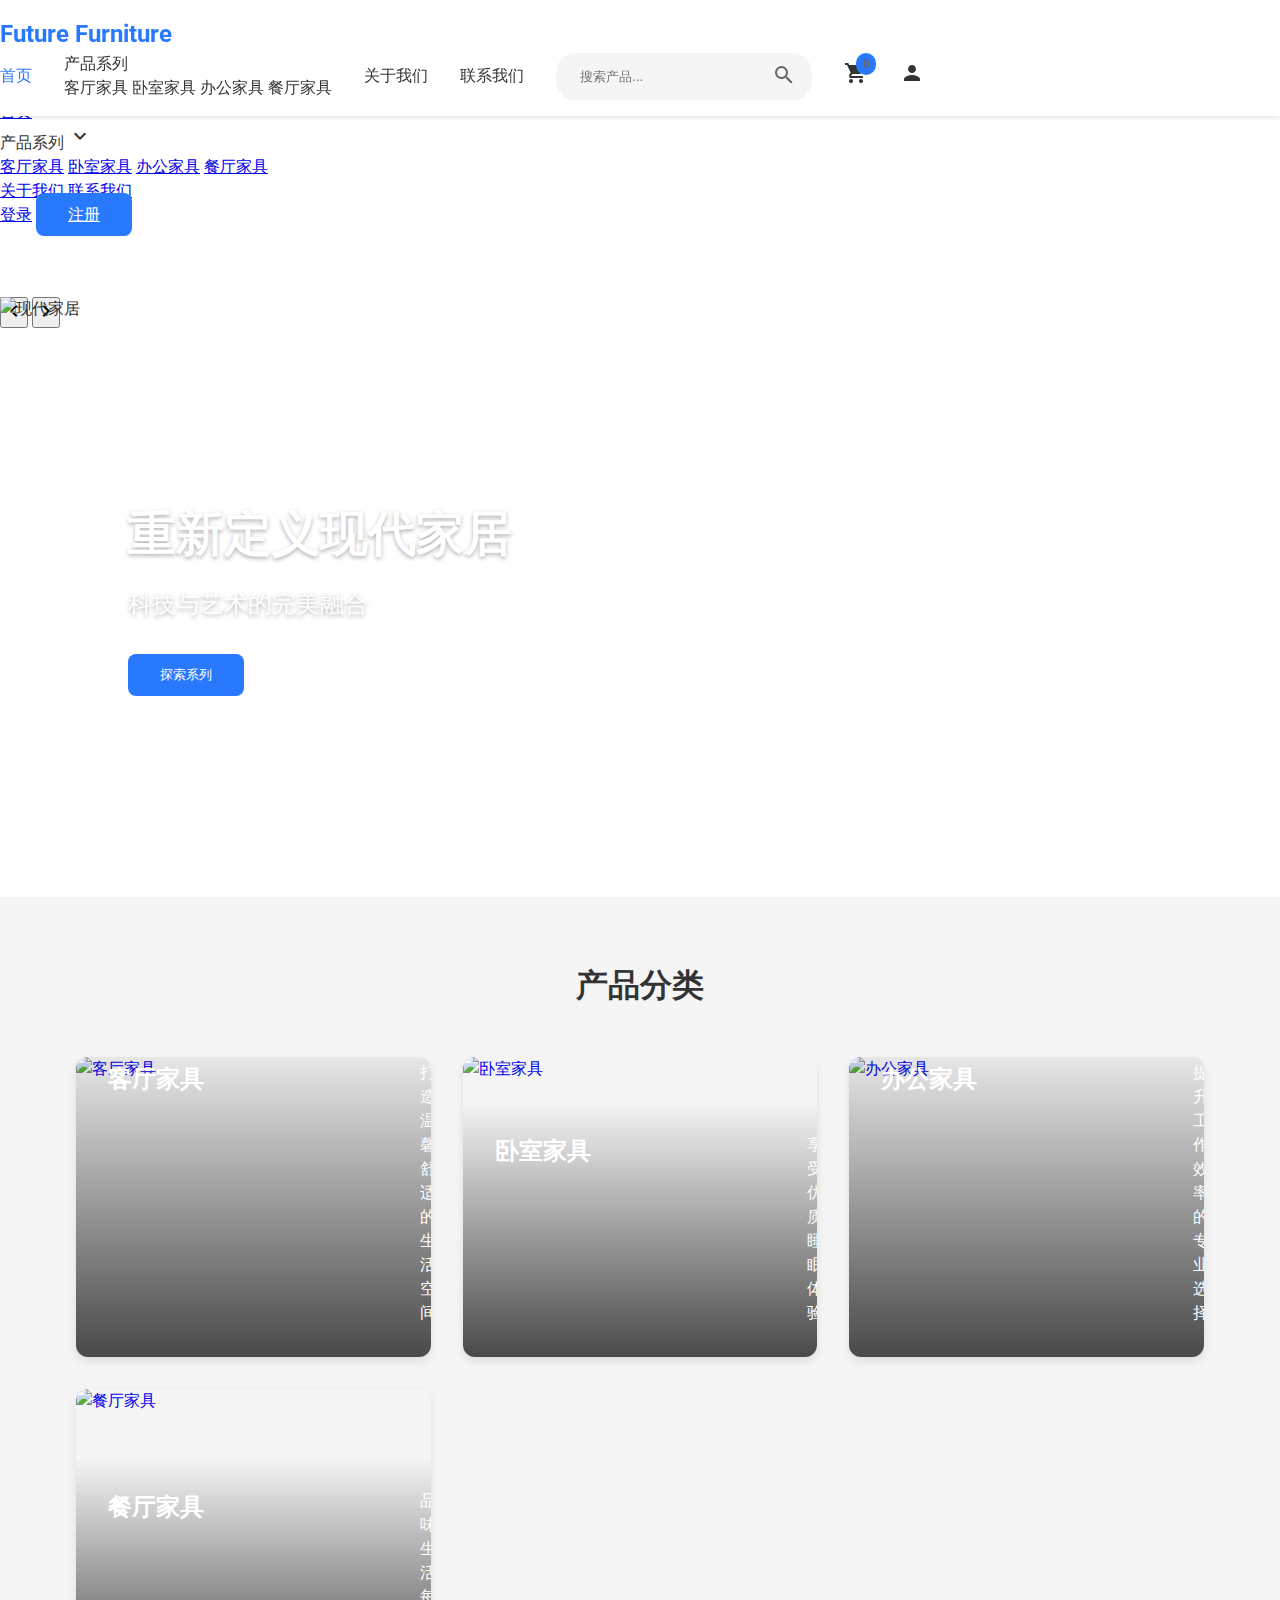
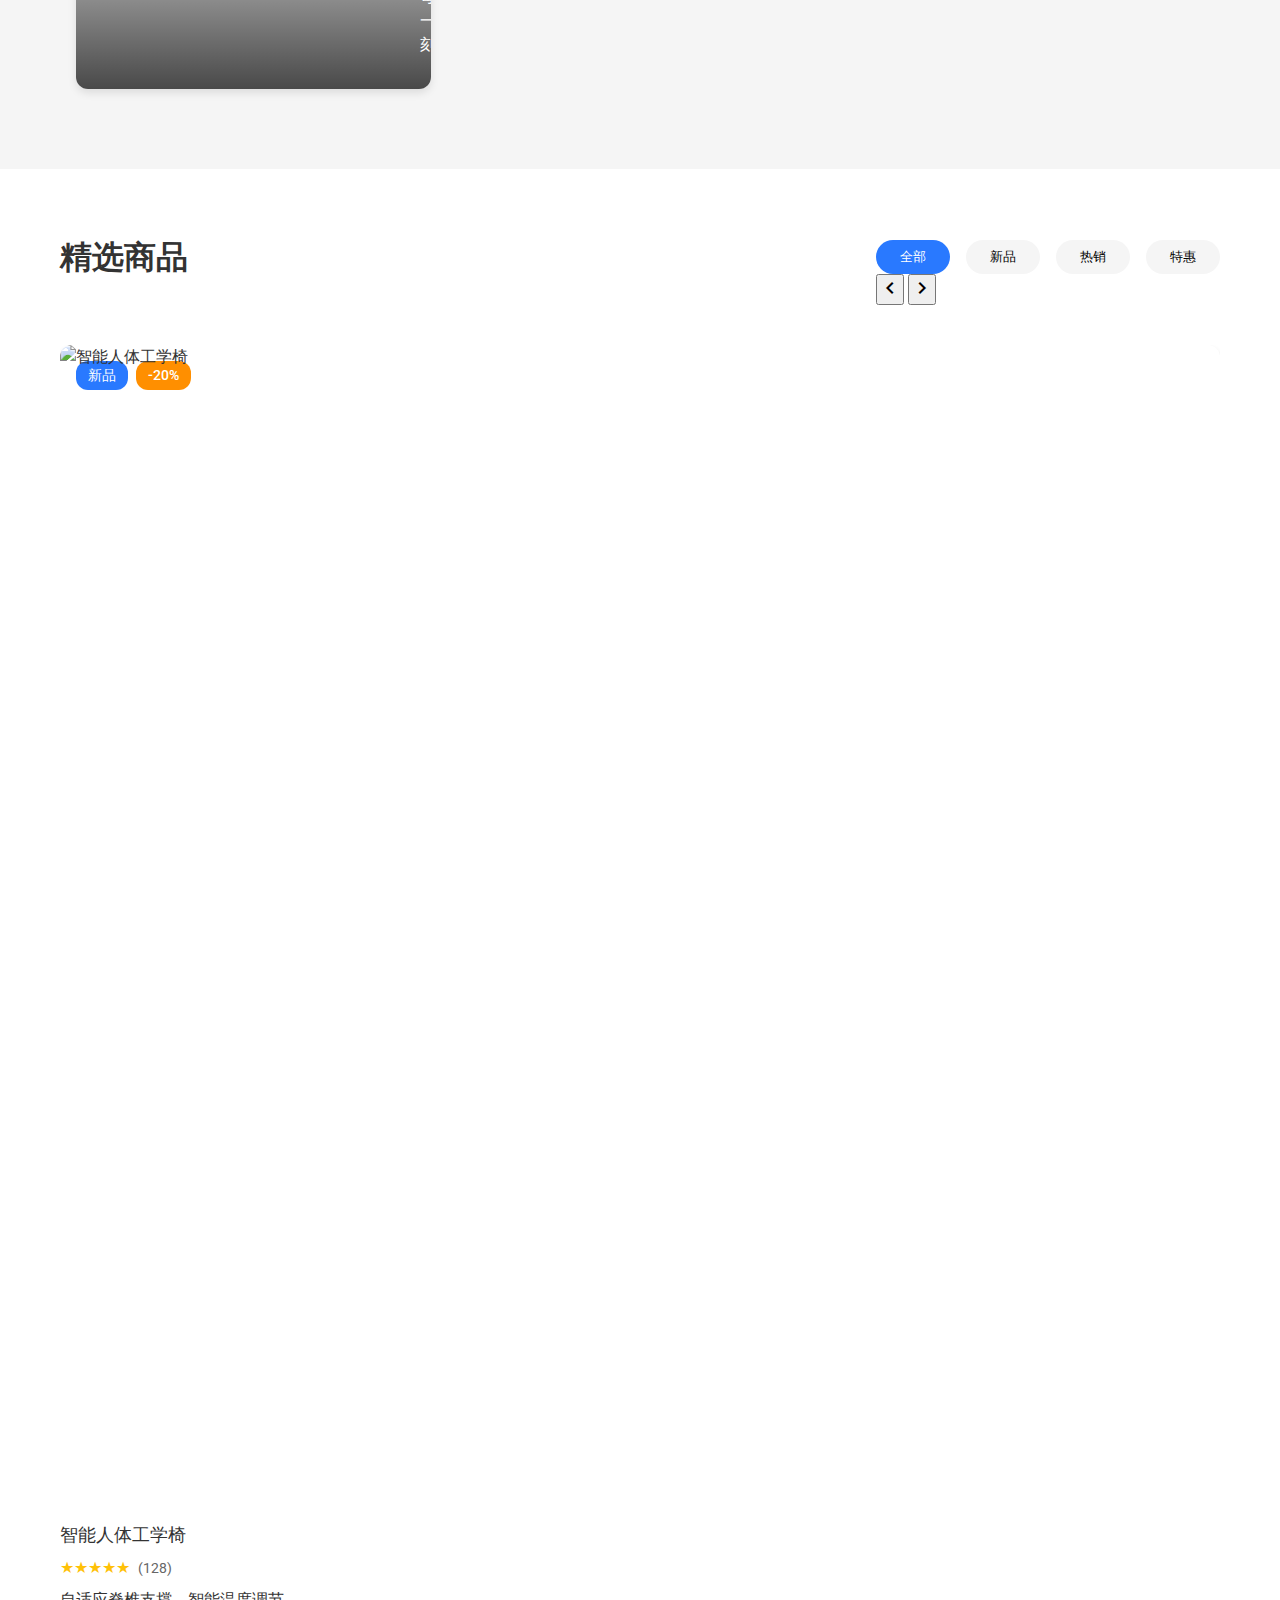
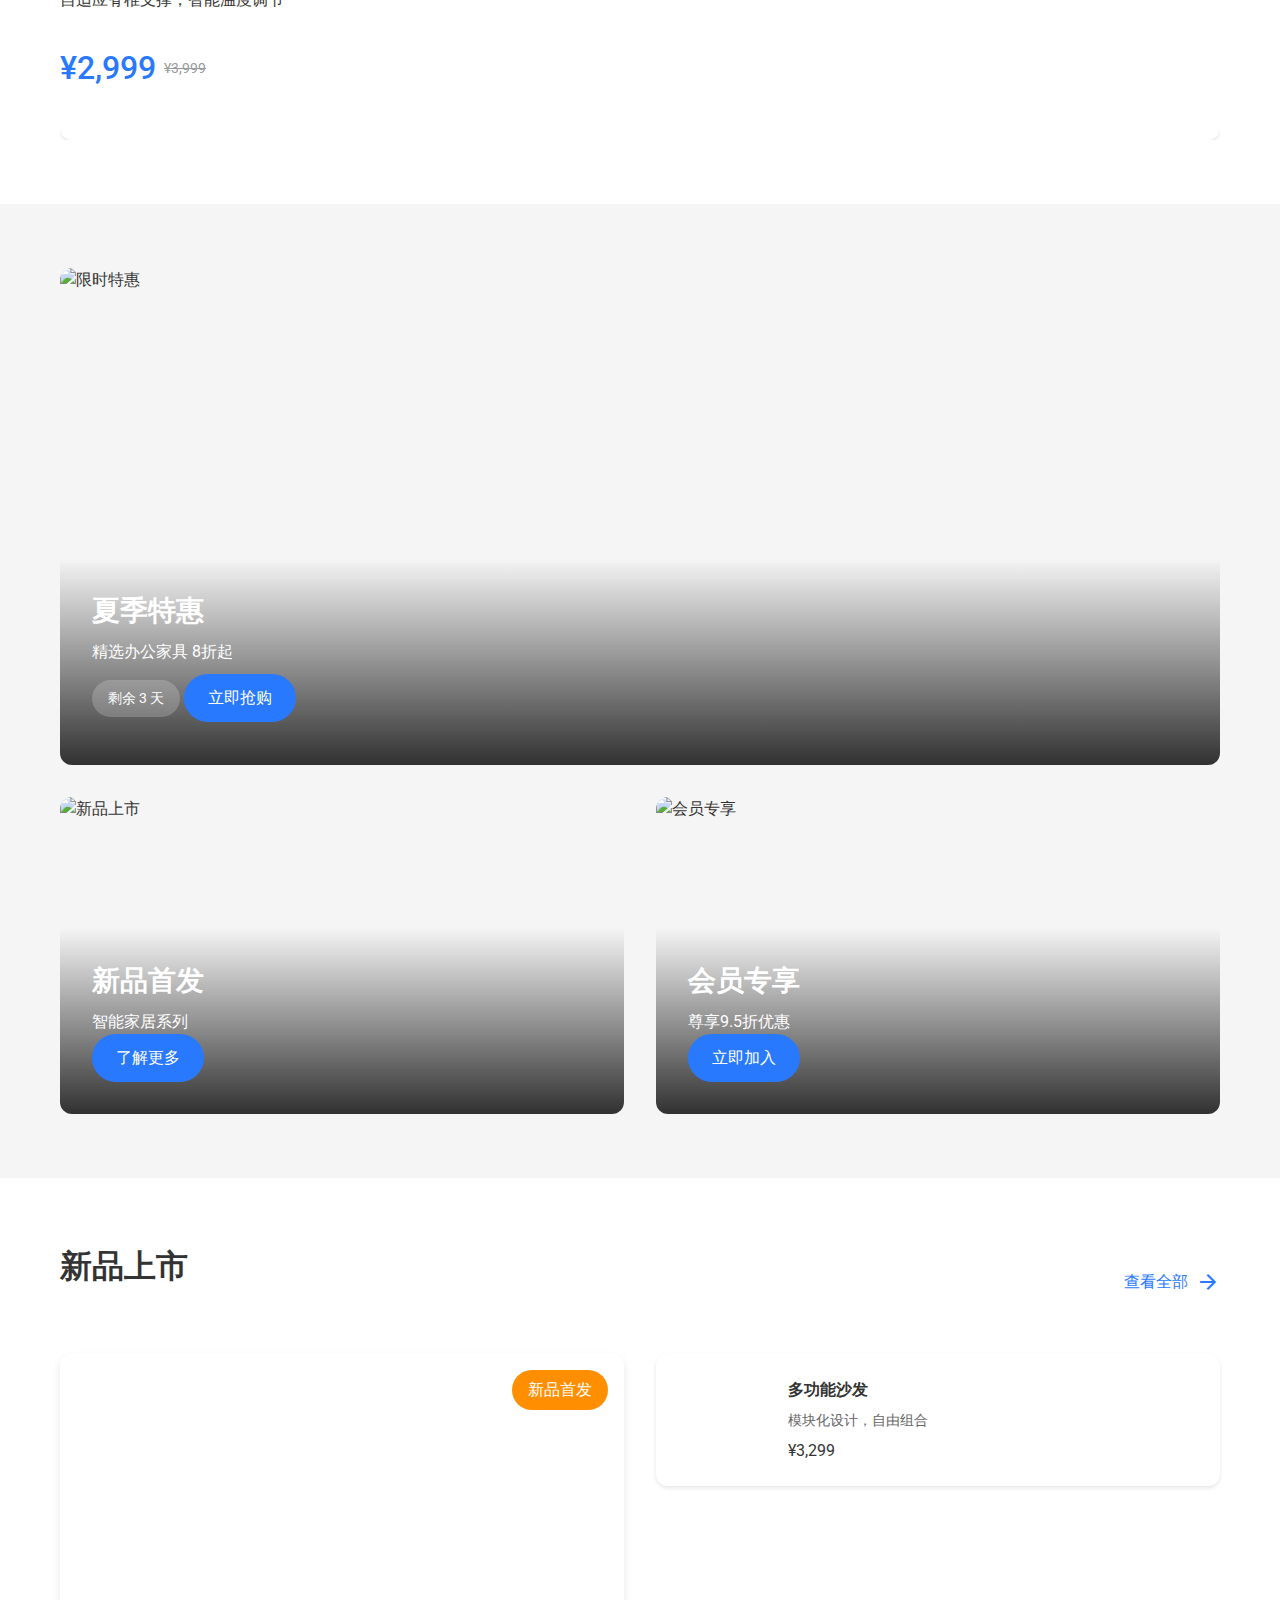
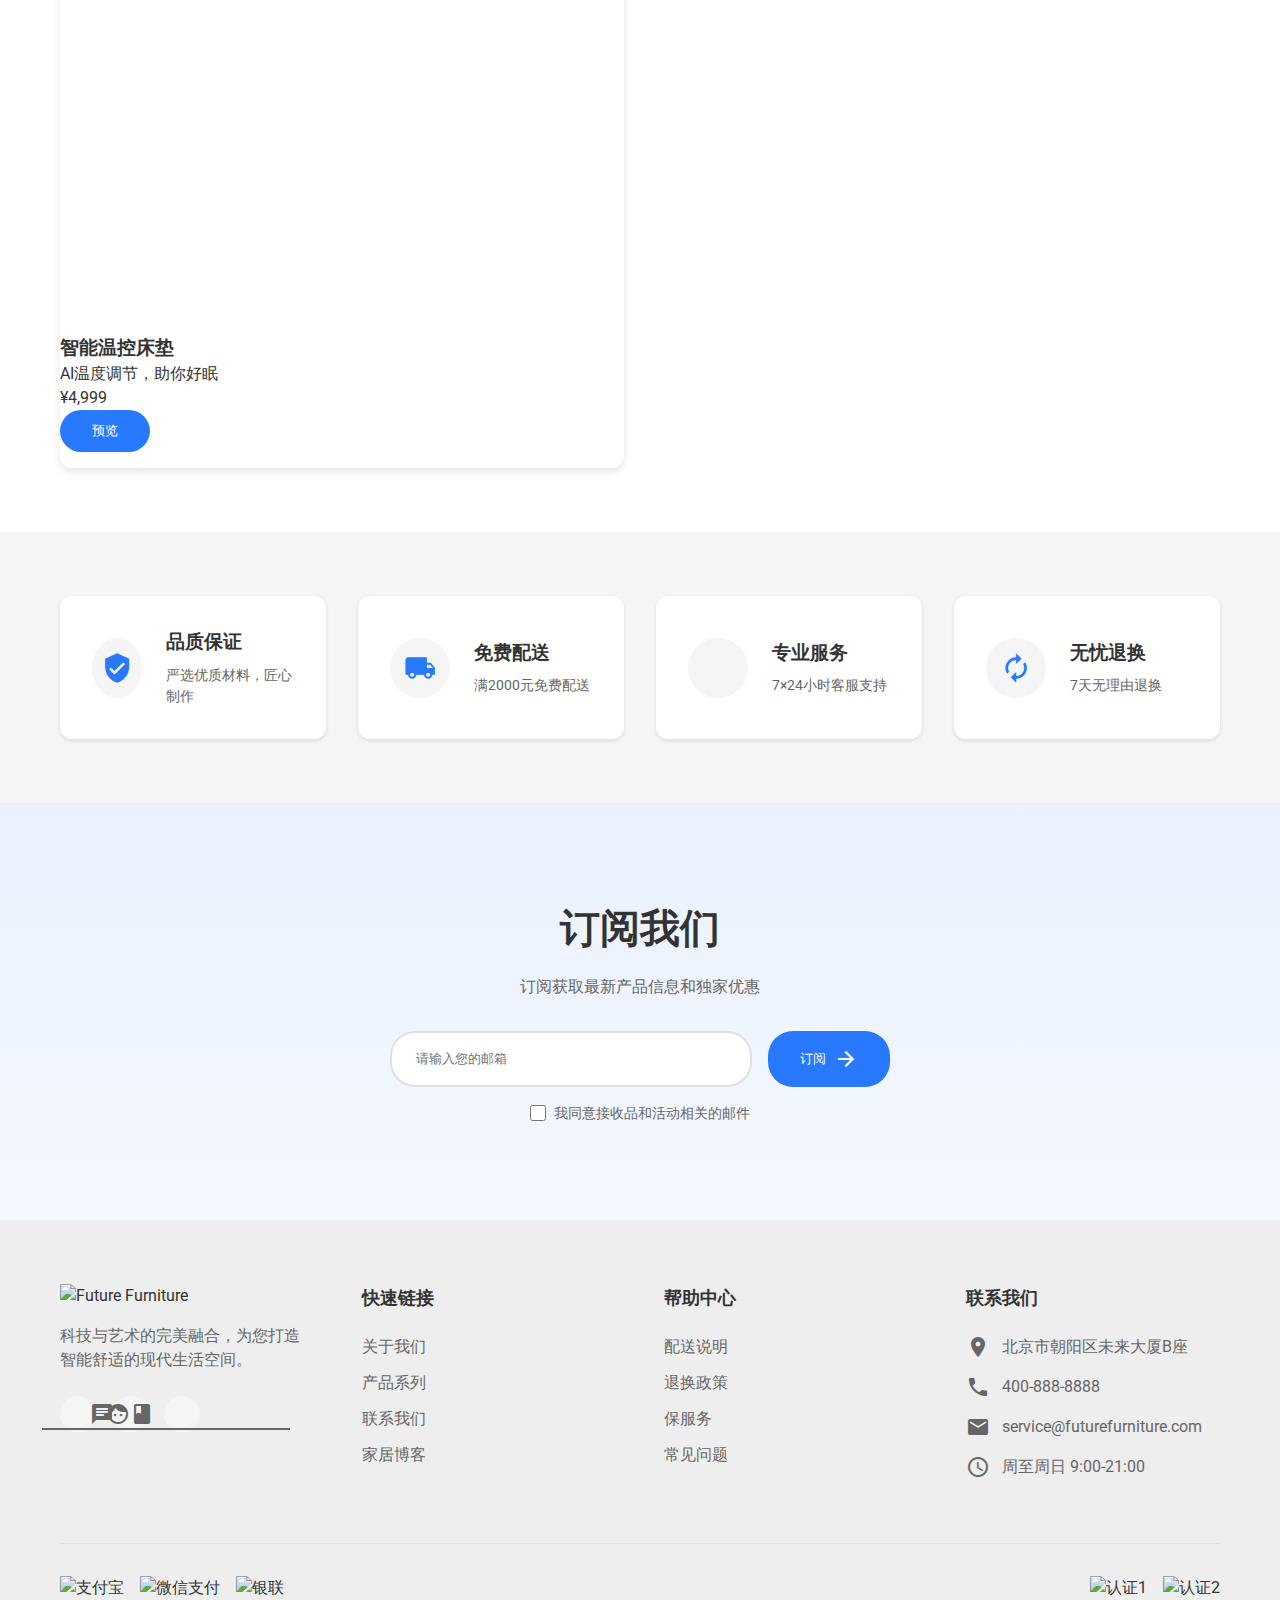
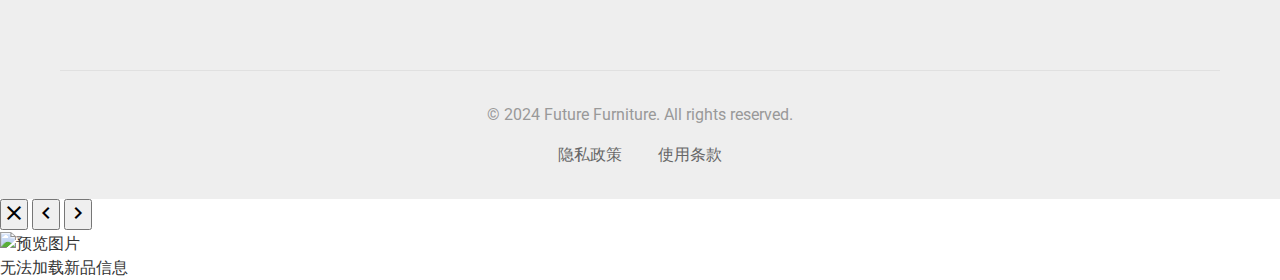
==== commit f43f7cd8: "Add files via upload" ====
--- a/index.html
+++ b/index.html
@@ -1,318 +1,522 @@
-<!DOCTYPE html>
-<html lang="zh">
-<head>
-    <meta charset="UTF-8">
-    <meta name="viewport" content="width=device-width, initial-scale=1.0">
-    <title>未来家具 - 现代生活的选择</title>
-    <link rel="stylesheet" href="styles.css">
-    <link href="https://fonts.googleapis.com/css2?family=Roboto:wght@300;400;500;700&family=Montserrat:wght@400;500;600&display=swap" rel="stylesheet">
-    <link href="https://fonts.googleapis.com/icon?family=Material+Icons" rel="stylesheet">
-</head>
-<body>
-    <nav class="navbar">
-        <div class="nav-container">
-            <a href="index.html" class="logo">Future Furniture</a>
-            <div class="nav-content">
-                <ul class="nav-links">
-                    <li><a href="index.html" class="active">首页</a></li>
-                    <li><a href="categories.html">产品系列</a></li>
-                    <li><a href="about.html">关于我们</a></li>
-                    <li><a href="contact.html">联系我们</a></li>
-                </ul>
-                <div class="search-box">
-                    <div class="search-container">
-                        <input type="text" placeholder="搜索产品..." id="searchInput">
-                        <button class="search-btn">
-                            <span class="material-icons">search</span>
-                        </button>
-                    </div>
-                    <div class="search-results" id="searchResults"></div>
-                </div>
-                <div class="nav-actions">
-                    <div class="cart-icon">
-                        <a href="cart.html">
-                            <span class="material-icons">shopping_cart</span>
-                            <span class="cart-count">0</span>
-                        </a>
-                    </div>
-                    <div class="user-menu">
-                        <a href="login.html">
-                            <span class="material-icons">person</span>
-                        </a>
-                    </div>
-                </div>
-            </div>
-        </div>
-    </nav>
-
-    <header class="hero">
-        <div class="hero-slider">
-            <div class="slide active">
-                <div class="slide-content">
-                    <h1>重新定义现代家居</h1>
-                    <p>科技与艺术的完美融合</p>
-                    <button class="cta-button">探索系列</button>
-                </div>
-                <img src="images/hero-1.jpg" alt="现代家居">
-            </div>
-            <div class="slide">
-                <div class="slide-content">
-                    <h1>智能办公空间</h1>
-                    <p>提升工作效率，关注健康生活</p>
-                    <button class="cta-button">了解更多</button>
-                </div>
-                <img src="images/hero-2.jpg" alt="办公空间">
-            </div>
-            <div class="slider-controls">
-                <button class="prev-slide"><span class="material-icons">chevron_left</span></button>
-                <div class="slide-dots"></div>
-                <button class="next-slide"><span class="material-icons">chevron_right</span></button>
-            </div>
-        </div>
-    </header>
-
-    <main>
-        <section class="categories-preview">
-            <h2>浏览分类</h2>
-            <div class="category-grid">
-                <a href="categories.html?type=living" class="category-card">
-                    <img src="images/living-room.jpg" alt="客厅家具">
-                    <div class="category-info">
-                        <h3>客厅家具</h3>
-                        <span class="material-icons">arrow_forward</span>
-                    </div>
-                </a>
-                <a href="categories.html?type=office" class="category-card">
-                    <img src="images/office.jpg" alt="办公家具">
-                    <div class="category-info">
-                        <h3>办公家具</h3>
-                        <span class="material-icons">arrow_forward</span>
-                    </div>
-                </a>
-                <a href="categories.html?type=bedroom" class="category-card">
-                    <img src="images/bedroom.jpg" alt="卧室家具">
-                    <div class="category-info">
-                        <h3>卧室家具</h3>
-                        <span class="material-icons">arrow_forward</span>
-                    </div>
-                </a>
-            </div>
-        </section>
-
-        <section class="featured-products">
-            <div class="section-header">
-                <h2>精选系列</h2>
-                <a href="categories.html" class="view-all">查看全部 <span class="material-icons">arrow_forward</span></a>
-            </div>
-            <div class="product-grid">
-                <div class="product-card">
-                    <div class="product-image">
-                        <img src="images/chair.jpg" alt="智能办公椅">
-                        <div class="product-actions">
-                            <button class="quick-view" data-product-id="1">
-                                <span class="material-icons">visibility</span>
-                            </button>
-                            <button class="add-to-cart" data-product-id="1">
-                                <span class="material-icons">shopping_cart</span>
-                            </button>
-                        </div>
-                    </div>
-                    <div class="product-info">
-                        <h3>智能人体工学椅</h3>
-                        <p class="product-description">自适应脊椎支撑，智能温度调节</p>
-                        <div class="product-price">
-                            <span class="price">¥2,999</span>
-                            <button class="primary-button">了解详情</button>
-                        </div>
-                    </div>
-                </div>
-                <!-- 更多产品卡片 -->
-            </div>
-        </section>
-
-        <section class="features">
-            <h2>为什么选择我们</h2>
-            <div class="features-grid">
-                <div class="feature-card">
-                    <span class="material-icons">psychology</span>
-                    <h3>科技创新</h3>
-                    <p>融入智能科技，提升生活品质</p>
-                </div>
-                <div class="feature-card">
-                    <span class="material-icons">eco</span>
-                    <h3>环保材质</h3>
-                    <p>可持续发展，对环境负责</p>
-                </div>
-                <div class="feature-card">
-                    <span class="material-icons">accessibility</span>
-                    <h3>人体工学</h3>
-                    <p>专注健康，追求舒适体验</p>
-                </div>
-            </div>
-        </section>
-
-        <section class="testimonials">
-            <h2>用户评价</h2>
-            <div class="testimonials-slider">
-                <div class="testimonial-card">
-                    <div class="user-avatar">
-                        <img src="images/user1.jpg" alt="用户头像">
-                    </div>
-                    <p class="testimonial-text">"智能办公椅真的改善了我的工作体验，腰部支撑非常舒适。"</p>
-                    <div class="user-info">
-                        <h4>张先生</h4>
-                        <p>产品经理</p>
-                    </div>
-                </div>
-                <!-- 更多评价卡片 -->
-            </div>
-        </section>
-
-        <section class="newsletter">
-            <div class="newsletter-content">
-                <h2>订阅我们</h2>
-                <p>获取最新产品信息和独家优惠</p>
-                <form class="newsletter-form">
-                    <input type="email" placeholder="输入您的邮箱地址" required>
-                    <button type="submit" class="submit-btn">订阅</button>
-                </form>
-            </div>
-        </section>
-    </main>
-
-    <footer>
-        <div class="footer-content">
-            <div class="footer-section">
-                <h4>联系我们</h4>
-                <p>邮箱：contact@futurefurniture.com</p>
-                <p>电话：400-888-8888</p>
-                <p>地址：北京市朝阳区未来大厦B座</p>
-            </div>
-            <div class="footer-section">
-                <h4>快速链接</h4>
-                <ul>
-                    <li><a href="about.html">关于我们</a></li>
-                    <li><a href="categories.html">产品系列</a></li>
-                    <li><a href="contact.html">联系我们</a></li>
-                    <li><a href="#">隐私政策</a></li>
-                </ul>
-            </div>
-            <div class="footer-section">
-                <h4>关注我们</h4>
-                <div class="social-links">
-                    <a href="#" class="social-link">
-                        <span class="material-icons">wechat</span>
-                    </a>
-                    <a href="#" class="social-link">
-                        <span class="material-icons">facebook</span>
-                    </a>
-                    <a href="#" class="social-link">
-                        <span class="material-icons">instagram</span>
-                    </a>
-                </div>
-            </div>
-        </div>
-        <div class="footer-bottom">
-            <p>&copy; 2024 Future Furniture. All rights reserved.</p>
-        </div>
-    </footer>
-
-    <script src="main.js"></script>
-
-    <!-- 快速预览模态框 -->
-    <div class="quick-view-modal" id="quickViewModal">
-        <div class="modal-content">
-            <button class="close-modal">
-                <span class="material-icons">close</span>
-            </button>
-            <div class="modal-body">
-                <div class="product-preview">
-                    <img src="" alt="产品预览" id="modalProductImage">
-                </div>
-                <div class="product-details">
-                    <h2 id="modalProductName"></h2>
-                    <p id="modalProductDescription"></p>
-                    <div class="product-options">
-                        <div class="color-selection">
-                            <h3>选择颜色</h3>
-                            <div class="color-options">
-                                <span class="color-option" style="background: #000000;" data-color="black"></span>
-                                <span class="color-option" style="background: #FFFFFF;" data-color="white"></span>
-                                <span class="color-option" style="background: #808080;" data-color="gray"></span>
-                            </div>
-                        </div>
-                        <div class="quantity-selector">
-                            <h3>数量</h3>
-                            <div class="quantity-controls">
-                                <button class="decrease">-</button>
-                                <input type="number" value="1" min="1" max="99">
-                                <button class="increase">+</button>
-                            </div>
-                        </div>
-                    </div>
-                    <div class="modal-actions">
-                        <button class="add-to-cart-btn">加入购物车</button>
-                        <button class="view-details-btn">查看详情</button>
-                    </div>
-                </div>
-            </div>
-        </div>
-    </div>
-
-    <div class="cart-popup" id="cartPopup">
-        <div class="cart-popup-header">
-            <h3>购物车</h3>
-            <button class="close-cart">
-                <span class="material-icons">close</span>
-            </button>
-        </div>
-        <div class="cart-popup-items">
-            <!-- 购物车商品将通过 JavaScript 动态添加 -->
-        </div>
-        <div class="cart-popup-footer">
-            <div class="cart-total">
-                <span>总计：</span>
-                <span class="total-amount">¥0</span>
-            </div>
-            <div class="cart-actions">
-                <button class="view-cart-btn">查看购物车</button>
-                <button class="checkout-btn">去结算</button>
-            </div>
-        </div>
-    </div>
-    <div class="cart-popup-overlay"></div>
-
-    <!-- 图片预览组件 -->
-    <div class="image-viewer" id="imageViewer">
-        <div class="viewer-overlay"></div>
-        <div class="viewer-container">
-            <button class="viewer-close">
-                <span class="material-icons">close</span>
-            </button>
-            <button class="viewer-prev">
-                <span class="material-icons">chevron_left</span>
-            </button>
-            <button class="viewer-next">
-                <span class="material-icons">chevron_right</span>
-            </button>
-            <div class="viewer-content">
-                <img src="" alt="预览图片">
-                <div class="loading-spinner"></div>
-            </div>
-            <div class="viewer-thumbnails"></div>
-            <div class="viewer-caption"></div>
-            <div class="zoom-controls">
-                <button class="zoom-btn zoom-in">
-                    <span class="material-icons">add</span>
-                </button>
-                <button class="zoom-btn zoom-out">
-                    <span class="material-icons">remove</span>
-                </button>
-                <button class="zoom-btn zoom-reset">
-                    <span class="material-icons">refresh</span>
-                </button>
-            </div>
-        </div>
-    </div>
-</body>
+<!DOCTYPE html>
+<html lang="zh">
+<head>
+    <meta charset="UTF-8">
+    <meta name="viewport" content="width=device-width, initial-scale=1.0">
+    <title>Future Furniture - 现代生活的选择</title>
+    <link rel="stylesheet" href="styles.css">
+    <link href="https://fonts.googleapis.com/css2?family=Roboto:wght@300;400;500;700&family=Montserrat:wght@400;500;600&display=swap" rel="stylesheet">
+    <link href="https://fonts.googleapis.com/icon?family=Material+Icons" rel="stylesheet">
+    <style>
+        .page-loader {
+            position: fixed;
+            top: 0;
+            left: 0;
+            width: 100%;
+            height: 100%;
+            background: rgba(255, 255, 255, 0.9);
+            display: flex;
+            flex-direction: column;
+            align-items: center;
+            justify-content: center;
+            z-index: 9999;
+            transition: opacity 0.3s ease;
+        }
+
+        .page-loader.fade-out {
+            opacity: 0;
+        }
+
+        .loader-spinner {
+            width: 40px;
+            height: 40px;
+            border: 3px solid var(--border-color);
+            border-top-color: var(--primary-color);
+            border-radius: 50%;
+            animation: spin 1s linear infinite;
+        }
+
+        .loader-text {
+            margin-top: 1rem;
+            color: var(--text-secondary);
+        }
+
+        @keyframes spin {
+            to { transform: rotate(360deg); }
+        }
+    </style>
+</head>
+<body>
+    <!-- 页面加载指示器 -->
+    <div class="page-loader">
+        <div class="loader-spinner"></div>
+        <div class="loader-text">加载中...</div>
+    </div>
+
+    <!-- 导航栏 -->
+    <nav class="navbar">
+        <div class="logo">Future Furniture</div>
+        <ul class="nav-links">
+            <li><a href="index.html" class="active">首页</a></li>
+            <li class="dropdown">
+                <a href="categories.html">产品系列</a>
+                <div class="dropdown-menu">
+                    <a href="categories.html?type=living">客厅家具</a>
+                    <a href="categories.html?type=bedroom">卧室家具</a>
+                    <a href="categories.html?type=office">办公家具</a>
+                    <a href="categories.html?type=dining">餐厅家具</a>
+                </div>
+            </li>
+            <li><a href="about.html">关于我们</a></li>
+            <li><a href="contact.html">联系我们</a></li>
+            <li class="search-box">
+                <input type="text" placeholder="搜索产品...">
+                <button class="search-btn">
+                    <span class="material-icons">search</span>
+                </button>
+            </li>
+            <li class="cart-icon">
+                <a href="cart.html">
+                    <span class="material-icons">shopping_cart</span>
+                    <span class="cart-count">0</span>
+                </a>
+            </li>
+            <li class="user-menu">
+                <a href="login.html">
+                    <span class="material-icons">person</span>
+                </a>
+            </li>
+        </ul>
+        <button class="mobile-menu-btn">
+            <span class="material-icons">menu</span>
+        </button>
+    </nav>
+
+    <!-- 移动端菜单 -->
+    <div class="mobile-menu">
+        <div class="mobile-menu-header">
+            <div class="logo">Future Furniture</div>
+            <button class="close-menu">
+                <span class="material-icons">close</span>
+            </button>
+        </div>
+        <div class="mobile-menu-content">
+            <div class="mobile-search">
+                <input type="text" placeholder="搜索产品...">
+                <button class="search-btn">
+                    <span class="material-icons">search</span>
+                </button>
+            </div>
+            <nav class="mobile-nav">
+                <a href="index.html" class="active">首页</a>
+                <div class="mobile-dropdown">
+                    <div class="dropdown-toggle">
+                        产品系列
+                        <span class="material-icons">expand_more</span>
+                    </div>
+                    <div class="dropdown-menu">
+                        <a href="categories.html?type=living">客厅家具</a>
+                        <a href="categories.html?type=bedroom">卧室家具</a>
+                        <a href="categories.html?type=office">办公家具</a>
+                        <a href="categories.html?type=dining">餐厅家具</a>
+                    </div>
+                </div>
+                <a href="about.html">关于我们</a>
+                <a href="contact.html">联系我们</a>
+            </nav>
+            <div class="mobile-user-actions">
+                <a href="login.html" class="btn btn-outline">登录</a>
+                <a href="register.html" class="btn btn-primary">注册</a>
+            </div>
+        </div>
+    </div>
+
+    <!-- 主要内容区 -->
+    <main>
+        <!-- 轮播图区域 -->
+        <section class="hero-slider" data-auto-play="true" data-interval="5000">
+            <div class="slider-container" data-touch="true">
+                <div class="slide active">
+                    <img src="images/hero-1.jpg" alt="现代家居">
+                    <div class="slide-content">
+                        <h1 class="slide-title">重新定义现代家居</h1>
+                        <p class="slide-description">科技与艺术的完美融合</p>
+                        <button class="btn btn-primary">探索系列</button>
+                    </div>
+                </div>
+                <div class="slide">
+                    <img src="images/hero-2.jpg" alt="智能办公">
+                    <div class="slide-content">
+                        <h1>智能办公空间</h1>
+                        <p>提升工作效率的专业择</p>
+                        <button class="cta-button">了解更多</button>
+                    </div>
+                </div>
+                <div class="slide">
+                    <img src="images/hero-3.jpg" alt="品质生活">
+                    <div class="slide-content">
+                        <h1>品质生活美学</h1>
+                        <p>为理想生活空间而设计</p>
+                        <button class="cta-button">立即选购</button>
+                    </div>
+                </div>
+            </div>
+            <button class="slider-btn prev">
+                <span class="material-icons">chevron_left</span>
+            </button>
+            <button class="slider-btn next">
+                <span class="material-icons">chevron_right</span>
+            </button>
+            <div class="slider-dots">
+                <span class="dot active"></span>
+                <span class="dot"></span>
+                <span class="dot"></span>
+            </div>
+        </section>
+
+        <!-- 产品分类区 -->
+        <section class="categories">
+            <div class="container">
+                <h2 class="section-title">产品分类</h2>
+                <div class="category-grid">
+                    <a href="categories.html?type=living" class="category-card">
+                        <img src="images/living-room.jpg" alt="客厅家具">
+                        <div class="category-content">
+                            <h3>客厅家具</h3>
+                            <p>打造温馨舒适的生活空间</p>
+                        </div>
+                    </a>
+                    <a href="categories.html?type=bedroom" class="category-card">
+                        <img src="images/bedroom.jpg" alt="卧室家具">
+                        <div class="category-content">
+                            <h3>卧室家具</h3>
+                            <p>享受优质睡眠体验</p>
+                        </div>
+                    </a>
+                    <a href="categories.html?type=office" class="category-card">
+                        <img src="images/office.jpg" alt="办公家具">
+                        <div class="category-content">
+                            <h3>办公家具</h3>
+                            <p>提升工作效率的专业选择</p>
+                        </div>
+                    </a>
+                    <a href="categories.html?type=dining" class="category-card">
+                        <img src="images/dining.jpg" alt="餐厅家具">
+                        <div class="category-content">
+                            <h3>餐厅家具</h3>
+                            <p>品味生活每一刻</p>
+                        </div>
+                    </a>
+                </div>
+            </div>
+        </section>
+
+        <!-- 精选商品区 -->
+        <section class="featured-products">
+            <div class="container">
+                <div class="section-header">
+                    <h2 class="section-title">精选商品</h2>
+                    <div class="section-controls">
+                        <div class="category-tabs">
+                            <button class="tab active" data-category="all">全部</button>
+                            <button class="tab" data-category="new">新品</button>
+                            <button class="tab" data-category="hot">热销</button>
+                            <button class="tab" data-category="sale">特惠</button>
+                        </div>
+                        <div class="slider-controls">
+                            <button class="prev-btn">
+                                <span class="material-icons">chevron_left</span>
+                            </button>
+                            <button class="next-btn">
+                                <span class="material-icons">chevron_right</span>
+                            </button>
+                        </div>
+                    </div>
+                </div>
+
+                <div class="products-slider">
+                    <div class="product-card" data-product-id="1">
+                        <div class="product-badges">
+                            <span class="badge new">新品</span>
+                            <span class="badge discount">-20%</span>
+                        </div>
+                        <div class="product-image">
+                            <img src="images/chair.jpg" alt="智能人体工学椅" loading="lazy">
+                            <div class="product-actions">
+                                <button class="action-btn quick-view" title="快速预览" data-product-id="1">
+                                    <span class="material-icons">visibility</span>
+                                </button>
+                                <button class="action-btn add-to-favorite" title="添加收藏" data-product-id="1">
+                                    <span class="material-icons">favorite_border</span>
+                                </button>
+                                <button class="action-btn add-to-cart" title="加入购物车" data-product-id="1">
+                                    <span class="material-icons">shopping_cart</span>
+                                    <span class="loading-spinner"></span>
+                                </button>
+                            </div>
+                        </div>
+                        <div class="product-info">
+                            <h3 class="product-name">智能人体工学椅</h3>
+                            <div class="product-rating">
+                                <div class="stars">★★★★★</div>
+                                <span class="rating-count">(128)</span>
+                            </div>
+                            <p class="product-description">自适应脊椎支撑，智能温度调节</p>
+                            <div class="product-price">
+                                <span class="current-price">¥2,999</span>
+                                <span class="original-price">¥3,999</span>
+                            </div>
+                        </div>
+                    </div>
+                    <!-- 更多产品卡片 -->
+                </div>
+            </div>
+        </section>
+
+        <!-- 促销活动区 -->
+        <section class="promotions">
+            <div class="container">
+                <div class="promotion-grid">
+                    <div class="promotion-card large">
+                        <img src="images/promo-1.jpg" alt="限时特惠">
+                        <div class="promotion-content">
+                            <h3>夏季特惠</h3>
+                            <p>精选办公家具 8折起</p>
+                            <span class="time-left">剩余 3 天</span>
+                            <a href="categories.html?promotion=summer" class="promo-btn">立即抢购</a>
+                        </div>
+                    </div>
+                    <div class="promotion-card">
+                        <img src="images/promo-2.jpg" alt="新品上市">
+                        <div class="promotion-content">
+                            <h3>新品首发</h3>
+                            <p>智能家居系列</p>
+                            <a href="categories.html?type=smart" class="promo-btn">了解更多</a>
+                        </div>
+                    </div>
+                    <div class="promotion-card">
+                        <img src="images/promo-3.jpg" alt="会员专享">
+                        <div class="promotion-content">
+                            <h3>会员专享</h3>
+                            <p>尊享9.5折优惠</p>
+                            <a href="user-center.html" class="promo-btn">立即加入</a>
+                        </div>
+                    </div>
+                </div>
+            </div>
+        </section>
+
+        <!-- 新品上市区 -->
+        <section class="new-arrivals">
+            <div class="container">
+                <div class="section-header">
+                    <h2 class="section-title">新品上市</h2>
+                    <a href="categories.html?type=new" class="view-all">
+                        查看全部 <span class="material-icons">arrow_forward</span>
+                    </a>
+                </div>
+                
+                <div class="new-products-grid">
+                    <div class="new-product-card featured">
+                        <div class="product-image">
+                            <img src="images/new-product-1.jpg" alt="智能温控床垫" loading="lazy">
+                            <div class="product-tag">新品首发</div>
+                        </div>
+                        <div class="product-info">
+                            <h3>智能温控床垫</h3>
+                            <p>AI温度调节，助你好眠</p>
+                            <div class="price">¥4,999</div>
+                            <button class="preview-btn">预览</button>
+                        </div>
+                    </div>
+
+                    <div class="new-product-list">
+                        <div class="new-product-item">
+                            <img src="images/new-product-2.jpg" alt="多功能沙发" loading="lazy">
+                            <div class="item-info">
+                                <h4>多功能沙发</h4>
+                                <p>模块化设计，自由组合</p>
+                                <div class="price">¥3,299</div>
+                            </div>
+                        </div>
+                        <!-- 更多新品项目 -->
+                    </div>
+                </div>
+            </div>
+        </section>
+
+        <!-- 品牌优势区 -->
+        <section class="features">
+            <div class="container">
+                <div class="features-grid">
+                    <div class="feature-card">
+                        <div class="feature-icon">
+                            <span class="material-icons">verified_user</span>
+                        </div>
+                        <div class="feature-content">
+                            <h3>品质保证</h3>
+                            <p>严选优质材料，匠心制作</p>
+                        </div>
+                    </div>
+
+                    <div class="feature-card">
+                        <div class="feature-icon">
+                            <span class="material-icons">local_shipping</span>
+                        </div>
+                        <div class="feature-content">
+                            <h3>免费配送</h3>
+                            <p>满2000元免费配送</p>
+                        </div>
+                    </div>
+
+                    <div class="feature-card">
+                        <div class="feature-icon">
+                            <span class="material-icons">support_agent</span>
+                        </div>
+                        <div class="feature-content">
+                            <h3>专业服务</h3>
+                            <p>7×24小时客服支持</p>
+                        </div>
+                    </div>
+
+                    <div class="feature-card">
+                        <div class="feature-icon">
+                            <span class="material-icons">autorenew</span>
+                        </div>
+                        <div class="feature-content">
+                            <h3>无忧退换</h3>
+                            <p>7天无理由退换</p>
+                        </div>
+                    </div>
+                </div>
+            </div>
+        </section>
+
+        <!-- 订阅区域 -->
+        <section class="newsletter">
+            <div class="container">
+                <div class="newsletter-content">
+                    <h2>订阅我们</h2>
+                    <p>订阅获取最新产品信息和独家优惠</p>
+                    <form class="newsletter-form">
+                        <div class="input-group">
+                            <input type="email" placeholder="请输入您的邮箱" required>
+                            <button type="submit">
+                                订阅 <span class="material-icons">arrow_forward</span>
+                            </button>
+                        </div>
+                        <div class="form-note">
+                            <label>
+                                <input type="checkbox" required>
+                                我同意接收品和活动相关的邮件
+                            </label>
+                        </div>
+                    </form>
+                </div>
+            </div>
+        </section>
+    </main>
+
+    <!-- 页脚部分 -->
+    <footer class="main-footer">
+        <div class="container">
+            <div class="footer-content">
+                <!-- 公司信息 -->
+                <div class="footer-section">
+                    <div class="footer-logo">
+                        <img src="images/logo.png" alt="Future Furniture">
+                    </div>
+                    <p class="company-desc">科技与艺术的完美融合，为您打造智能舒适的现代生活空间。</p>
+                    <div class="social-links">
+                        <a href="#" class="social-link">
+                            <span class="material-icons">wechat</span>
+                        </a>
+                        <a href="#" class="social-link">
+                            <span class="material-icons">facebook</span>
+                        </a>
+                        <a href="#" class="social-link">
+                            <span class="material-icons">instagram</span>
+                        </a>
+                    </div>
+                </div>
+
+                <!-- 快速链接 -->
+                <div class="footer-section">
+                    <h4>快速链接</h4>
+                    <ul class="footer-links">
+                        <li><a href="about.html">关于我们</a></li>
+                        <li><a href="categories.html">产品系列</a></li>
+                        <li><a href="contact.html">联系我们</a></li>
+                        <li><a href="blog.html">家居博客</a></li>
+                    </ul>
+                </div>
+
+                <!-- 帮助中心 -->
+                <div class="footer-section">
+                    <h4>帮助中心</h4>
+                    <ul class="footer-links">
+                        <li><a href="shipping.html">配送说明</a></li>
+                        <li><a href="returns.html">退换政策</a></li>
+                        <li><a href="warranty.html">保服务</a></li>
+                        <li><a href="faq.html">常见问题</a></li>
+                    </ul>
+                </div>
+
+                <!-- 联系方式 -->
+                <div class="footer-section">
+                    <h4>联系我们</h4>
+                    <ul class="contact-info">
+                        <li>
+                            <span class="material-icons">location_on</span>
+                            <span>北京市朝阳区未来大厦B座</span>
+                        </li>
+                        <li>
+                            <span class="material-icons">phone</span>
+                            <span>400-888-8888</span>
+                        </li>
+                        <li>
+                            <span class="material-icons">email</span>
+                            <span>service@futurefurniture.com</span>
+                        </li>
+                        <li>
+                            <span class="material-icons">access_time</span>
+                            <span>周至周日 9:00-21:00</span>
+                        </li>
+                    </ul>
+                </div>
+            </div>
+
+            <!-- 支付方式和认证 -->
+            <div class="footer-bottom">
+                <div class="payment-methods">
+                    <img src="images/payment/alipay.png" alt="支付宝">
+                    <img src="images/payment/wechat.png" alt="微信支付">
+                    <img src="images/payment/unionpay.png" alt="银联">
+                </div>
+                <div class="certifications">
+                    <img src="images/cert/cert1.png" alt="认证1">
+                    <img src="images/cert/cert2.png" alt="认证2">
+                </div>
+            </div>
+
+            <!-- 版权信息 -->
+            <div class="copyright">
+                <p>&copy; 2024 Future Furniture. All rights reserved.</p>
+                <div class="legal-links">
+                    <a href="privacy.html">隐私政策</a>
+                    <a href="terms.html">使用条款</a>
+                </div>
+            </div>
+        </div>
+    </footer>
+
+    <!-- 购物车弹出层 -->
+    <div class="cart-popup">
+        <!-- 购物车内容 -->
+    </div>
+
+    <script src="utils.js" type="module"></script>
+    <script src="main.js" type="module"></script>
+    <script src="index.js" type="module"></script>
+</body>
 </html> --- a/styles.css
+++ b/styles.css
@@ -1,3194 +1,4912 @@
-:root {
-    --bg-primary: #121212;
-    --bg-secondary: #1F1F1F;
-    --accent-blue: #2979FF;
-    --accent-orange: #FF8F00;
-    --text-primary: #E0E0E0;
-    --text-secondary: #B0B0B0;
-    --border-color: #333333;
-}
-
-* {
-    margin: 0;
-    padding: 0;
-    box-sizing: border-box;
-}
-
-body {
-    font-family: 'Roboto', sans-serif;
-    background-color: var(--bg-primary);
-    color: var(--text-primary);
-    line-height: 1.6;
-}
-
-/* 导航栏样式 */
-.navbar {
-    background: var(--bg-secondary);
-    padding: 1rem 5%;
-    position: sticky;
-    top: 0;
-    z-index: 1000;
-    box-shadow: 0 2px 10px rgba(0, 0, 0, 0.1);
-}
-
-.nav-container {
-    max-width: 1400px;
-    margin: 0 auto;
-}
-
-.nav-content {
-    display: flex;
-    align-items: center;
-    justify-content: space-between;
-    gap: 2rem;
-}
-
-.logo {
-    font-family: 'Montserrat', sans-serif;
-    font-size: 1.5rem;
-    font-weight: 600;
-    color: var(--text-primary);
-    text-decoration: none;
-    margin-right: 2rem;
-}
-
-.nav-links {
-    display: flex;
-    align-items: center;
-    gap: 2rem;
-    margin: 0;
-    padding: 0;
-    list-style: none;
-}
-
-.nav-links li a {
-    color: var(--text-primary);
-    text-decoration: none;
-    font-weight: 500;
-    padding: 0.5rem 1rem;
-    border-radius: 5px;
-    transition: all 0.3s;
-}
-
-.nav-links li a:hover,
-.nav-links li a.active {
-    background: var(--bg-primary);
-    color: var(--accent-blue);
-}
-
-/* 搜索框样式 */
-.search-box {
-    flex: 0 1 300px;
-    position: relative;
-}
-
-.search-container {
-    display: flex;
-    align-items: center;
-    background: var(--bg-primary);
-    border-radius: 25px;
-    padding: 0.5rem 1rem;
-    transition: all 0.3s;
-}
-
-.search-container input {
-    border: none;
-    background: none;
-    padding: 0.5rem;
-    width: 100%;
-    color: var(--text-primary);
-    outline: none;
-}
-
-.search-btn {
-    background: none;
-    border: none;
-    color: var(--text-secondary);
-    cursor: pointer;
-    padding: 0.5rem;
-}
-
-/* 导航操作区域样式 */
-.nav-actions {
-    display: flex;
-    align-items: center;
-    gap: 1rem;
-}
-
-.cart-icon,
-.user-menu {
-    position: relative;
-}
-
-.cart-icon a,
-.user-menu a {
-    display: flex;
-    align-items: center;
-    justify-content: center;
-    width: 40px;
-    height: 40px;
-    border-radius: 50%;
-    background: var(--bg-primary);
-    color: var(--text-primary);
-    text-decoration: none;
-    transition: all 0.3s;
-}
-
-.cart-icon a:hover,
-.user-menu a:hover {
-    background: var(--accent-blue);
-    color: white;
-    transform: translateY(-2px);
-}
-
-.cart-count {
-    position: absolute;
-    top: -5px;
-    right: -5px;
-    background: var(--accent-blue);
-    color: white;
-    font-size: 0.75rem;
-    min-width: 18px;
-    height: 18px;
-    border-radius: 9px;
-    display: flex;
-    align-items: center;
-    justify-content: center;
-    padding: 0 5px;
-}
-
-/* 导航栏布局 */
-.nav-container {
-    display: flex;
-    align-items: center;
-}
-
-.nav-content {
-    flex: 1;
-    display: flex;
-    align-items: center;
-    justify-content: space-between;
-}
-
-/* 主要内容区域 */
-.hero {
-    height: 80vh;
-    display: flex;
-    flex-direction: column;
-    justify-content: center;
-    align-items: center;
-    text-align: center;
-    padding: 2rem;
-    background: linear-gradient(rgba(18, 18, 18, 0.9), rgba(18, 18, 18, 0.7));
-}
-
-.hero h1 {
-    font-size: 3.5rem;
-    margin-bottom: 1rem;
-    font-family: 'Montserrat', sans-serif;
-}
-
-.hero p {
-    font-size: 1.5rem;
-    color: var(--text-secondary);
-    margin-bottom: 2rem;
-}
-
-/* 按钮样式 */
-.cta-button {
-    background-color: var(--accent-orange);
-    color: white;
-    border: none;
-    padding: 1rem 2rem;
-    border-radius: 30px;
-    font-size: 1.1rem;
-    cursor: pointer;
-    transition: transform 0.3s, box-shadow 0.3s;
-}
-
-.primary-button {
-    background-color: var(--accent-blue);
-    color: white;
-    border: none;
-    padding: 0.8rem 1.5rem;
-    border-radius: 25px;
-    cursor: pointer;
-    transition: transform 0.3s, box-shadow 0.3s;
-}
-
-.cta-button:hover,
-.primary-button:hover {
-    transform: translateY(-2px);
-    box-shadow: 0 5px 15px rgba(0, 0, 0, 0.3);
-}
-
-/* 产品卡片样式 */
-.featured-products {
-    padding: 4rem 5%;
-}
-
-.product-grid {
-    display: grid;
-    grid-template-columns: repeat(auto-fit, minmax(300px, 1fr));
-    gap: 2rem;
-    margin-top: 2rem;
-}
-
-.product-card {
-    background-color: var(--bg-secondary);
-    border-radius: 10px;
-    padding: 1.5rem;
-    transform: translateY(0);
-    transition: transform 0.3s, box-shadow 0.3s;
-}
-
-.product-card:hover {
-    transform: translateY(-5px);
-    box-shadow: 0 5px 15px rgba(0, 0, 0, 0.2);
-}
-
-.product-card img {
-    width: 100%;
-    height: 200px;
-    object-fit: cover;
-    border-radius: 8px;
-    margin-bottom: 1rem;
-}
-
-.product-card h3 {
-    margin-bottom: 0.5rem;
-}
-
-.product-card p {
-    color: var(--text-secondary);
-    margin-bottom: 1rem;
-}
-
-/* 特性区域样式 */
-.features {
-    background-color: var(--bg-secondary);
-    padding: 4rem 5%;
-}
-
-.features-grid {
-    display: grid;
-    grid-template-columns: repeat(auto-fit, minmax(250px, 1fr));
-    gap: 2rem;
-    margin-top: 2rem;
-}
-
-.feature-card {
-    padding: 2rem;
-    border: 1px solid var(--border-color);
-    border-radius: 10px;
-    text-align: center;
-}
-
-/* 页脚样式 */
-footer {
-    background-color: var(--bg-secondary);
-    padding: 3rem 5%;
-    margin-top: 4rem;
-}
-
-.footer-content {
-    display: grid;
-    grid-template-columns: repeat(auto-fit, minmax(200px, 1fr));
-    gap: 2rem;
-}
-
-.footer-section h4 {
-    margin-bottom: 1rem;
-    color: var(--text-primary);
-}
-
-.footer-section p {
-    color: var(--text-secondary);
-}
-
-.social-links {
-    display: flex;
-    gap: 1rem;
-}
-
-.social-links a {
-    color: var(--text-secondary);
-    text-decoration: none;
-    transition: color 0.3s;
-}
-
-.social-links a:hover {
-    color: var(--accent-blue);
-}
-
-/* 响应式设计 */
-@media (max-width: 768px) {
-    .nav-links {
-        display: none;
-        position: fixed;
-        top: 60px; /* 导航栏高度 */
-        left: 0;
-        right: 0;
-        background: var(--bg-secondary);
-        padding: 1rem;
-        flex-direction: column;
-        gap: 1rem;
-        box-shadow: 0 2px 10px rgba(0, 0, 0, 0.1);
-    }
-
-    .nav-links.active {
-        display: flex;
-    }
-
-    .mobile-menu-btn {
-        display: block;
-        background: none;
-        border: none;
-        color: var(--text-primary);
-        cursor: pointer;
-    }
-    
-    .hero h1 {
-        font-size: 2.5rem;
-    }
-    
-    .hero p {
-        font-size: 1.2rem;
-    }
-}
-
-/* 产品分类页样式 */
-.category-page {
-    display: grid;
-    grid-template-columns: 250px 1fr;
-    gap: 2rem;
-    padding: 2rem 5%;
-}
-
-.filters-section {
-    background-color: var(--bg-secondary);
-    padding: 1.5rem;
-    border-radius: 10px;
-    height: fit-content;
-}
-
-.filter-group {
-    margin-bottom: 1.5rem;
-    padding-bottom: 1.5rem;
-    border-bottom: 1px solid var(--border-color);
-}
-
-.filter-group h3 {
-    margin-bottom: 1rem;
-    font-size: 1.1rem;
-}
-
-.filter-group label {
-    display: block;
-    margin: 0.5rem 0;
-    color: var(--text-secondary);
-    cursor: pointer;
-}
-
-.price-range {
-    padding: 0 0.5rem;
-}
-
-.price-slider {
-    width: 100%;
-    margin: 1rem 0;
-}
-
-.price-inputs {
-    display: flex;
-    gap: 0.5rem;
-    align-items: center;
-}
-
-.price-inputs input {
-    width: 80px;
-    padding: 0.5rem;
-    background: var(--bg-primary);
-    border: 1px solid var(--border-color);
-    border-radius: 5px;
-    color: var(--text-primary);
-}
-
-.color-options {
-    display: flex;
-    gap: 0.5rem;
-    flex-wrap: wrap;
-}
-
-.color-option {
-    width: 30px;
-    height: 30px;
-    border-radius: 50%;
-    cursor: pointer;
-    border: 2px solid var(--border-color);
-    transition: transform 0.2s;
-}
-
-.color-option:hover {
-    transform: scale(1.1);
-}
-
-.products-header {
-    display: flex;
-    justify-content: space-between;
-    align-items: center;
-    margin-bottom: 2rem;
-}
-
-.sort-options select {
-    padding: 0.5rem 1rem;
-    background: var(--bg-secondary);
-    border: 1px solid var(--border-color);
-    color: var(--text-primary);
-    border-radius: 5px;
-    cursor: pointer;
-}
-
-.pagination {
-    display: flex;
-    justify-content: center;
-    align-items: center;
-    gap: 1rem;
-    margin-top: 2rem;
-}
-
-.page-numbers {
-    display: flex;
-    gap: 0.5rem;
-}
-
-.page-numbers span {
-    width: 35px;
-    height: 35px;
-    display: flex;
-    align-items: center;
-    justify-content: center;
-    border-radius: 50%;
-    cursor: pointer;
-    transition: background-color 0.3s;
-}
-
-.page-numbers span.active {
-    background-color: var(--accent-blue);
-    color: white;
-}
-
-/* 响应式设计补充 */
-@media (max-width: 768px) {
-    .category-page {
-        grid-template-columns: 1fr;
-    }
-    
-    .mobile-menu-btn {
-        display: block;
-    }
-    
-    .filters-section {
-        position: fixed;
-        left: -100%;
-        top: 0;
-        height: 100vh;
-        width: 80%;
-        z-index: 1000;
-        transition: left 0.3s;
-    }
-    
-    .filters-section.active {
-        left: 0;
-    }
-}
-
-/* 购物车图标样式 */
-.cart-icon {
-    position: relative;
-}
-
-.cart-count {
-    position: absolute;
-    top: -8px;
-    right: -8px;
-    background: var(--accent-orange);
-    color: white;
-    border-radius: 50%;
-    width: 20px;
-    height: 20px;
-    display: flex;
-    align-items: center;
-    justify-content: center;
-    font-size: 0.8rem;
-}
-
-/* 产品详情页样式 */
-.product-detail {
-    display: grid;
-    grid-template-columns: 1fr 1fr;
-    gap: 3rem;
-    padding: 2rem 5%;
-    margin-top: 2rem;
-}
-
-.product-gallery {
-    position: sticky;
-    top: 2rem;
-}
-
-.main-image {
-    width: 100%;
-    border-radius: 10px;
-    overflow: hidden;
-    margin-bottom: 1rem;
-}
-
-.main-image img {
-    width: 100%;
-    height: auto;
-    object-fit: cover;
-}
-
-.thumbnail-list {
-    display: flex;
-    gap: 1rem;
-    margin-top: 1rem;
-}
-
-.thumbnail-list img {
-    width: 80px;
-    height: 80px;
-    object-fit: cover;
-    border-radius: 5px;
-    cursor: pointer;
-    opacity: 0.7;
-    transition: opacity 0.3s;
-}
-
-.thumbnail-list img.active,
-.thumbnail-list img:hover {
-    opacity: 1;
-}
-
-.product-info h1 {
-    font-size: 2.5rem;
-    margin-bottom: 1rem;
-}
-
-.price {
-    font-size: 2rem;
-    color: var(--accent-blue);
-    margin-bottom: 2rem;
-}
-
-.color-selection,
-.quantity-selector {
-    margin-bottom: 2rem;
-}
-
-.quantity-controls {
-    display: flex;
-    align-items: center;
-    gap: 1rem;
-}
-
-.quantity-controls button {
-    width: 40px;
-    height: 40px;
-    border: 1px solid var(--border-color);
-    background: var(--bg-secondary);
-    color: var(--text-primary);
-    border-radius: 5px;
-    cursor: pointer;
-}
-
-.quantity-controls input {
-    width: 60px;
-    height: 40px;
-    text-align: center;
-    border: 1px solid var(--border-color);
-    background: var(--bg-secondary);
-    color: var(--text-primary);
-    border-radius: 5px;
-}
-
-.product-actions {
-    display: flex;
-    gap: 1rem;
-    margin-bottom: 2rem;
-}
-
-.product-actions button {
-    flex: 1;
-    padding: 1rem;
-}
-
-.product-description ul {
-    list-style: none;
-    padding: 0;
-}
-
-.product-description li {
-    margin-bottom: 0.5rem;
-    padding-left: 1.5rem;
-    position: relative;
-}
-
-.product-description li::before {
-    content: "•";
-    position: absolute;
-    left: 0;
-    color: var(--accent-blue);
-}
-
-/* 产品详情标签页 */
-.product-details-tabs {
-    padding: 2rem 5%;
-    margin-top: 3rem;
-}
-
-.tabs {
-    display: flex;
-    gap: 1rem;
-    border-bottom: 1px solid var(--border-color);
-    margin-bottom: 2rem;
-}
-
-.tab {
-    padding: 1rem 2rem;
-    background: none;
-    border: none;
-    color: var(--text-secondary);
-    cursor: pointer;
-    position: relative;
-}
-
-.tab.active {
-    color: var(--accent-blue);
-}
-
-.tab.active::after {
-    content: "";
-    position: absolute;
-    bottom: -1px;
-    left: 0;
-    width: 100%;
-    height: 2px;
-    background: var(--accent-blue);
-}
-
-.tab-content {
-    display: none;
-    padding: 2rem 0;
-}
-
-.tab-content.active {
-    display: block;
-}
-
-/* 响应式设计补充 */
-@media (max-width: 768px) {
-    .product-detail {
-        grid-template-columns: 1fr;
-    }
-
-    .product-gallery {
-        position: static;
-    }
-
-    .product-actions {
-        flex-direction: column;
-    }
-}
-
-/* 关于我们页面样式 */
-.page-header {
-    height: 40vh;
-    display: flex;
-    flex-direction: column;
-    justify-content: center;
-    align-items: center;
-    text-align: center;
-    background: linear-gradient(rgba(18, 18, 18, 0.8), rgba(18, 18, 18, 0.6));
-    background-size: cover;
-    background-position: center;
-}
-
-.about-header {
-    background-image: url('images/about-banner.jpg');
-}
-
-.page-header h1 {
-    font-size: 3rem;
-    margin-bottom: 1rem;
-}
-
-.page-header p {
-    font-size: 1.2rem;
-    color: var(--text-secondary);
-}
-
-.about-page section {
-    padding: 4rem 5%;
-}
-
-.company-intro {
-    display: grid;
-    grid-template-columns: 1fr 1fr;
-    gap: 3rem;
-    align-items: center;
-}
-
-.intro-content h2 {
-    margin-bottom: 2rem;
-}
-
-.intro-content p {
-    margin-bottom: 1rem;
-    line-height: 1.8;
-}
-
-.intro-image img {
-    width: 100%;
-    border-radius: 10px;
-}
-
-.values-grid {
-    display: grid;
-    grid-template-columns: repeat(auto-fit, minmax(250px, 1fr));
-    gap: 2rem;
-    margin-top: 3rem;
-}
-
-.value-card {
-    text-align: center;
-    padding: 2rem;
-    background: var(--bg-secondary);
-    border-radius: 10px;
-    transition: transform 0.3s;
-}
-
-.value-card:hover {
-    transform: translateY(-5px);
-}
-
-.value-card .material-icons {
-    font-size: 3rem;
-    color: var(--accent-blue);
-    margin-bottom: 1rem;
-}
-
-.process-timeline {
-    display: grid;
-    grid-template-columns: repeat(auto-fit, minmax(200px, 1fr));
-    gap: 2rem;
-    margin-top: 3rem;
-    position: relative;
-}
-
-.process-step {
-    text-align: center;
-    position: relative;
-}
-
-.step-icon {
-    width: 80px;
-    height: 80px;
-    margin: 0 auto 1rem;
-    background: var(--bg-secondary);
-    border-radius: 50%;
-    display: flex;
-    align-items: center;
-    justify-content: center;
-}
-
-.step-icon .material-icons {
-    font-size: 2rem;
-    color: var(--accent-blue);
-}
-
-.team-grid {
-    display: grid;
-    grid-template-columns: repeat(auto-fit, minmax(250px, 1fr));
-    gap: 2rem;
-    margin-top: 3rem;
-}
-
-.team-member {
-    text-align: center;
-}
-
-.team-member img {
-    width: 200px;
-    height: 200px;
-    border-radius: 50%;
-    margin-bottom: 1rem;
-    object-fit: cover;
-}
-
-/* 响应式设计补充 */
-@media (max-width: 768px) {
-    .company-intro {
-        grid-template-columns: 1fr;
-    }
-
-    .page-header h1 {
-        font-size: 2rem;
-    }
-
-    .process-timeline::before {
-        display: none;
-    }
-}
-
-/* 联系我们页面样式 */
-.contact-header {
-    background-image: url('images/contact-banner.jpg');
-}
-
-.contact-info-section {
-    padding: 4rem 5%;
-    background: var(--bg-secondary);
-}
-
-.contact-methods {
-    display: grid;
-    grid-template-columns: repeat(auto-fit, minmax(250px, 1fr));
-    gap: 2rem;
-    max-width: 1200px;
-    margin: 0 auto;
-}
-
-.contact-method {
-    text-align: center;
-    padding: 2rem;
-    background: var(--bg-primary);
-    border-radius: 10px;
-    transition: transform 0.3s;
-}
-
-.contact-method:hover {
-    transform: translateY(-5px);
-}
-
-.contact-method .material-icons {
-    font-size: 3rem;
-    color: var(--accent-blue);
-    margin-bottom: 1rem;
-}
-
-.contact-form-section {
-    padding: 4rem 5%;
-}
-
-.contact-container {
-    display: grid;
-    grid-template-columns: 1fr 1fr;
-    gap: 3rem;
-    max-width: 1200px;
-    margin: 0 auto;
-}
-
-.form-wrapper {
-    background: var(--bg-secondary);
-    padding: 2rem;
-    border-radius: 10px;
-}
-
-.contact-form {
-    display: grid;
-    gap: 1.5rem;
-}
-
-.form-group {
-    display: flex;
-    flex-direction: column;
-    gap: 0.5rem;
-}
-
-.form-group label {
-    color: var(--text-secondary);
-}
-
-.form-group input,
-.form-group select,
-.form-group textarea {
-    padding: 0.8rem;
-    background: var(--bg-primary);
-    border: 1px solid var(--border-color);
-    border-radius: 5px;
-    color: var(--text-primary);
-}
-
-.submit-button {
-    background: var(--accent-blue);
-    color: white;
-    padding: 1rem;
-    border: none;
-    border-radius: 5px;
-    cursor: pointer;
-    transition: background-color 0.3s;
-}
-
-.submit-button:hover {
-    background-color: #1565C0;
-}
-
-.map-wrapper {
-    background: var(--bg-secondary);
-    padding: 2rem;
-    border-radius: 10px;
-}
-
-.contact-map {
-    height: 400px;
-    border-radius: 5px;
-    overflow: hidden;
-}
-
-.faq-section {
-    padding: 4rem 5%;
-    background: var(--bg-secondary);
-}
-
-.faq-grid {
-    display: grid;
-    grid-template-columns: repeat(auto-fit, minmax(300px, 1fr));
-    gap: 2rem;
-    max-width: 1200px;
-    margin: 2rem auto 0;
-}
-
-.faq-item {
-    background: var(--bg-primary);
-    padding: 2rem;
-    border-radius: 10px;
-}
-
-.faq-item h3 {
-    color: var(--accent-blue);
-    margin-bottom: 1rem;
-}
-
-/* 响应式设计补充 */
-@media (max-width: 768px) {
-    .contact-container {
-        grid-template-columns: 1fr;
-    }
-    
-    .contact-method {
-        padding: 1.5rem;
-    }
-}
-
-/* 购物车页面样式 */
-.cart-page {
-    padding: 2rem 5%;
-}
-
-.cart-page h1 {
-    margin-bottom: 2rem;
-}
-
-.cart-container {
-    display: grid;
-    grid-template-columns: 2fr 1fr;
-    gap: 2rem;
-}
-
-.cart-items {
-    background: var(--bg-secondary);
-    border-radius: 10px;
-    padding: 1.5rem;
-}
-
-.cart-item {
-    display: grid;
-    grid-template-columns: auto 1fr auto auto auto;
-    gap: 1.5rem;
-    align-items: center;
-    padding: 1rem;
-    border-bottom: 1px solid var(--border-color);
-}
-
-.cart-item:last-child {
-    border-bottom: none;
-}
-
-.cart-item img {
-    width: 100px;
-    height: 100px;
-    object-fit: cover;
-    border-radius: 5px;
-}
-
-.item-details h3 {
-    margin-bottom: 0.5rem;
-}
-
-.item-color {
-    color: var(--text-secondary);
-}
-
-.item-price {
-    font-size: 1.2rem;
-    color: var(--accent-blue);
-}
-
-.remove-item {
-    background: none;
-    border: none;
-    color: var(--text-secondary);
-    cursor: pointer;
-    transition: color 0.3s;
-}
-
-.remove-item:hover {
-    color: #ff4444;
-}
-
-.cart-summary {
-    background: var(--bg-secondary);
-    border-radius: 10px;
-    padding: 1.5rem;
-    height: fit-content;
-    position: sticky;
-    top: 2rem;
-}
-
-.summary-item {
-    display: flex;
-    justify-content: space-between;
-    margin: 1rem 0;
-    color: var(--text-secondary);
-}
-
-.coupon-input {
-    display: flex;
-    gap: 0.5rem;
-    margin: 1.5rem 0;
-}
-
-.coupon-input input {
-    flex: 1;
-    padding: 0.8rem;
-    background: var(--bg-primary);
-    border: 1px solid var(--border-color);
-    border-radius: 5px;
-    color: var(--text-primary);
-}
-
-.apply-coupon {
-    padding: 0.8rem 1.5rem;
-    background: var(--bg-primary);
-    border: 1px solid var(--border-color);
-    color: var(--text-primary);
-    border-radius: 5px;
-    cursor: pointer;
-}
-
-.summary-total {
-    display: flex;
-    justify-content: space-between;
-    margin: 1.5rem 0;
-    font-size: 1.2rem;
-    font-weight: bold;
-}
-
-.checkout-button {
-    width: 100%;
-    padding: 1rem;
-    background: var(--accent-orange);
-    color: white;
-    border: none;
-    border-radius: 5px;
-    margin-bottom: 1rem;
-    cursor: pointer;
-    transition: background-color 0.3s;
-}
-
-.continue-shopping {
-    width: 100%;
-    padding: 1rem;
-    background: var(--bg-primary);
-    color: var(--text-primary);
-    border: 1px solid var(--border-color);
-    border-radius: 5px;
-    cursor: pointer;
-}
-
-.recommended-products {
-    margin-top: 4rem;
-}
-
-/* 响应式设计补充 */
-@media (max-width: 768px) {
-    .cart-container {
-        grid-template-columns: 1fr;
-    }
-
-    .cart-item {
-        grid-template-columns: auto 1fr auto;
-        gap: 1rem;
-    }
-
-    .cart-item img {
-        width: 80px;
-        height: 80px;
-    }
-
-    .quantity-controls {
-        grid-column: 2;
-    }
-
-    .item-price {
-        grid-column: 3;
-    }
-
-    .remove-item {
-        grid-column: 3;
-        justify-self: end;
-    }
-}
-
-/* 结账页面样式 */
-.checkout-page {
-    padding: 2rem 5%;
-    background: var(--bg-primary);
-}
-
-.checkout-container {
-    display: grid;
-    grid-template-columns: 2fr 1fr;
-    gap: 2rem;
-    max-width: 1400px;
-    margin: 0 auto;
-}
-
-.checkout-steps {
-    display: flex;
-    justify-content: space-between;
-    margin-bottom: 2rem;
-    padding: 1rem 0;
-    border-bottom: 1px solid var(--border-color);
-}
-
-.step {
-    display: flex;
-    align-items: center;
-    gap: 0.5rem;
-    color: var(--text-secondary);
-}
-
-.step.active {
-    color: var(--accent-blue);
-}
-
-.step-number {
-    width: 30px;
-    height: 30px;
-    border-radius: 50%;
-    background: var(--bg-secondary);
-    display: flex;
-    align-items: center;
-    justify-content: center;
-}
-
-.step.active .step-number {
-    background: var(--accent-blue);
-    color: white;
-}
-
-.checkout-form {
-    background: var(--bg-secondary);
-    padding: 2rem;
-    border-radius: 10px;
-    margin-bottom: 2rem;
-}
-
-.payment-options {
-    display: grid;
-    grid-template-columns: repeat(auto-fit, minmax(200px, 1fr));
-    gap: 1rem;
-    margin: 2rem 0;
-}
-
-.payment-option {
-    display: flex;
-    align-items: center;
-    gap: 1rem;
-    padding: 1rem;
-    border: 1px solid var(--border-color);
-    border-radius: 5px;
-    cursor: pointer;
-    transition: border-color 0.3s;
-}
-
-.payment-option:hover {
-    border-color: var(--accent-blue);
-}
-
-.payment-option input[type="radio"] {
-    display: none;
-}
-
-.payment-option img {
-    height: 30px;
-    object-fit: contain;
-}
-
-.payment-option input[type="radio"]:checked + img + span {
-    color: var(--accent-blue);
-}
-
-.confirmation-details {
-    background: var(--bg-secondary);
-    padding: 2rem;
-    border-radius: 10px;
-    margin: 2rem 0;
-}
-
-.confirmation-details h3 {
-    margin-bottom: 1rem;
-    color: var(--accent-blue);
-}
-
-.submit-order-btn {
-    width: 100%;
-    padding: 1rem;
-    background: var(--accent-orange);
-    color: white;
-    border: none;
-    border-radius: 5px;
-    cursor: pointer;
-    font-size: 1.1rem;
-    transition: background-color 0.3s;
-}
-
-.submit-order-btn:hover {
-    background-color: #F57C00;
-}
-
-.order-summary-sidebar {
-    background: var(--bg-secondary);
-    padding: 2rem;
-    border-radius: 10px;
-    height: fit-content;
-    position: sticky;
-    top: 2rem;
-}
-
-/* 响应式设计补充 */
-@media (max-width: 768px) {
-    .checkout-container {
-        grid-template-columns: 1fr;
-    }
-
-    .checkout-steps {
-        flex-direction: column;
-        gap: 1rem;
-    }
-
-    .payment-options {
-        grid-template-columns: 1fr;
-    }
-}
-
-/* 订单成功页面样式 */
-.success-page {
-    padding: 4rem 5%;
-    background: var(--bg-primary);
-}
-
-.success-container {
-    max-width: 800px;
-    margin: 0 auto;
-    text-align: center;
-}
-
-.success-animation {
-    margin-bottom: 2rem;
-    animation: scaleIn 0.5s ease-out;
-}
-
-.success-icon {
-    font-size: 5rem;
-    color: #4CAF50;
-    animation: checkmark 0.8s ease-in-out forwards;
-}
-
-@keyframes scaleIn {
-    0% {
-        transform: scale(0);
-        opacity: 0;
-    }
-    100% {
-        transform: scale(1);
-        opacity: 1;
-    }
-}
-
-@keyframes checkmark {
-    0% {
-        transform: scale(0);
-        opacity: 0;
-    }
-    50% {
-        transform: scale(1.2);
-    }
-    100% {
-        transform: scale(1);
-        opacity: 1;
-    }
-}
-
-.order-number {
-    color: var(--text-secondary);
-    margin-bottom: 3rem;
-}
-
-.order-details {
-    background: var(--bg-secondary);
-    padding: 2rem;
-    border-radius: 10px;
-    margin-bottom: 3rem;
-}
-
-.info-grid {
-    display: grid;
-    grid-template-columns: 1fr 1fr;
-    gap: 2rem;
-    text-align: left;
-    margin-top: 1.5rem;
-}
-
-.info-item h3 {
-    color: var(--accent-blue);
-    margin-bottom: 1rem;
-}
-
-.info-item p {
-    margin-bottom: 0.5rem;
-    color: var(--text-secondary);
-}
-
-.delivery-timeline {
-    position: relative;
-    margin: 3rem 0;
-    padding: 0 1rem;
-}
-
-.timeline-item {
-    display: flex;
-    gap: 2rem;
-    position: relative;
-    padding-bottom: 2rem;
-}
-
-.timeline-item:not(:last-child)::after {
-    content: '';
-    position: absolute;
-    left: 15px;
-    top: 30px;
-    bottom: 0;
-    width: 2px;
-    background: var(--border-color);
-}
-
-.timeline-dot {
-    width: 30px;
-    height: 30px;
-    background: var(--bg-secondary);
-    border: 2px solid var(--border-color);
-    border-radius: 50%;
-    flex-shrink: 0;
-}
-
-.timeline-item.active .timeline-dot {
-    background: var(--accent-blue);
-    border-color: var(--accent-blue);
-}
-
-.timeline-content {
-    text-align: left;
-}
-
-.timeline-content h4 {
-    margin-bottom: 0.5rem;
-}
-
-.timeline-content time {
-    color: var(--text-secondary);
-    font-size: 0.9rem;
-}
-
-.action-buttons {
-    display: flex;
-    gap: 1rem;
-    justify-content: center;
-    margin: 3rem 0;
-}
-
-.action-buttons a {
-    padding: 1rem 2rem;
-    border-radius: 5px;
-    text-decoration: none;
-    transition: transform 0.3s, background-color 0.3s;
-}
-
-.continue-shopping {
-    background: var(--bg-secondary);
-    color: var(--text-primary);
-    border: 1px solid var(--border-color);
-}
-
-.view-order {
-    background: var(--accent-blue);
-    color: white;
-}
-
-.action-buttons a:hover {
-    transform: translateY(-2px);
-}
-
-.customer-service {
-    margin-top: 3rem;
-    padding: 2rem;
-    background: var(--bg-secondary);
-    border-radius: 10px;
-}
-
-.service-phone {
-    color: var(--accent-blue);
-    font-size: 1.2rem;
-    margin: 1rem 0;
-}
-
-/* 响应式设计补充 */
-@media (max-width: 768px) {
-    .info-grid {
-        grid-template-columns: 1fr;
-    }
-
-    .action-buttons {
-        flex-direction: column;
-    }
-
-    .timeline-item {
-        gap: 1rem;
-    }
-}
-
-/* 用户中心样式 */
-.user-center {
-    padding: 2rem 5%;
-    background: var(--bg-primary);
-}
-
-.user-container {
-    display: grid;
-    grid-template-columns: 250px 1fr;
-    gap: 2rem;
-    max-width: 1400px;
-    margin: 0 auto;
-}
-
-/* 侧边栏样式 */
-.user-sidebar {
-    background: var(--bg-secondary);
-    border-radius: 10px;
-    padding: 2rem;
-    height: fit-content;
-    position: sticky;
-    top: 2rem;
-}
-
-.user-info {
-    text-align: center;
-    margin-bottom: 2rem;
-    padding-bottom: 2rem;
-    border-bottom: 1px solid var(--border-color);
-}
-
-.user-avatar {
-    width: 100px;
-    height: 100px;
-    margin: 0 auto 1rem;
-}
-
-.user-avatar img {
-    width: 100%;
-    height: 100%;
-    border-radius: 50%;
-    object-fit: cover;
-}
-
-.user-nav {
-    display: flex;
-    flex-direction: column;
-    gap: 0.5rem;
-}
-
-.user-nav a {
-    display: flex;
-    align-items: center;
-    gap: 1rem;
-    padding: 1rem;
-    color: var(--text-secondary);
-    text-decoration: none;
-    border-radius: 5px;
-    transition: background-color 0.3s;
-}
-
-.user-nav a:hover,
-.user-nav a.active {
-    background: var(--bg-primary);
-    color: var(--accent-blue);
-}
-
-/* 主要内容区域样式 */
-.content-section {
-    display: none;
-    background: var(--bg-secondary);
-    border-radius: 10px;
-    padding: 2rem;
-}
-
-.content-section.active {
-    display: block;
-}
-
-.order-tabs {
-    display: flex;
-    gap: 1rem;
-    margin-bottom: 2rem;
-    border-bottom: 1px solid var(--border-color);
-    padding-bottom: 1rem;
-}
-
-.order-tabs .tab {
-    padding: 0.5rem 1rem;
-    background: none;
-    border: none;
-    color: var(--text-secondary);
-    cursor: pointer;
-    position: relative;
-}
-
-.order-tabs .tab.active {
-    color: var(--accent-blue);
-}
-
-.order-tabs .tab.active::after {
-    content: '';
-    position: absolute;
-    bottom: -1rem;
-    left: 0;
-    width: 100%;
-    height: 2px;
-    background: var(--accent-blue);
-}
-
-.order-item {
-    background: var(--bg-primary);
-    border-radius: 10px;
-    padding: 1.5rem;
-    margin-bottom: 1rem;
-}
-
-.order-header {
-    display: flex;
-    justify-content: space-between;
-    margin-bottom: 1rem;
-    padding-bottom: 1rem;
-    border-bottom: 1px solid var(--border-color);
-}
-
-.order-product {
-    display: grid;
-    grid-template-columns: auto 1fr;
-    gap: 1rem;
-    align-items: center;
-}
-
-.order-product img {
-    width: 80px;
-    height: 80px;
-    object-fit: cover;
-    border-radius: 5px;
-}
-
-.order-footer {
-    display: flex;
-    justify-content: space-between;
-    align-items: center;
-    margin-top: 1rem;
-    padding-top: 1rem;
-    border-top: 1px solid var(--border-color);
-}
-
-.order-actions {
-    display: flex;
-    gap: 1rem;
-}
-
-/* 个人信息表单样式 */
-.profile-form {
-    max-width: 600px;
-}
-
-.avatar-upload {
-    display: flex;
-    align-items: center;
-    gap: 2rem;
-}
-
-.avatar-upload img {
-    width: 100px;
-    height: 100px;
-    border-radius: 50%;
-    object-fit: cover;
-}
-
-.upload-btn,
-.verify-btn {
-    padding: 0.5rem 1rem;
-    background: var(--bg-primary);
-    border: 1px solid var(--border-color);
-    color: var(--text-primary);
-    border-radius: 5px;
-    cursor: pointer;
-}
-
-.save-btn {
-    width: 100%;
-    padding: 1rem;
-    background: var(--accent-blue);
-    color: white;
-    border: none;
-    border-radius: 5px;
-    margin-top: 2rem;
-    cursor: pointer;
-}
-
-/* 地址管理样式 */
-.add-address-btn {
-    display: flex;
-    align-items: center;
-    gap: 0.5rem;
-    padding: 1rem;
-    background: var(--bg-primary);
-    border: 1px solid var(--border-color);
-    color: var(--text-primary);
-    border-radius: 5px;
-    margin-bottom: 2rem;
-    cursor: pointer;
-}
-
-.address-item {
-    display: flex;
-    justify-content: space-between;
-    align-items: center;
-    background: var(--bg-primary);
-    padding: 1.5rem;
-    border-radius: 10px;
-    margin-bottom: 1rem;
-}
-
-.default-tag {
-    display: inline-block;
-    padding: 0.2rem 0.5rem;
-    background: var(--accent-blue);
-    color: white;
-    border-radius: 3px;
-    font-size: 0.8rem;
-    margin-top: 0.5rem;
-}
-
-.address-actions {
-    display: flex;
-    gap: 1rem;
-}
-
-/* 响应式设计补充 */
-@media (max-width: 768px) {
-    .user-container {
-        grid-template-columns: 1fr;
-    }
-
-    .user-sidebar {
-        position: static;
-        margin-bottom: 2rem;
-    }
-
-    .order-product {
-        grid-template-columns: auto 1fr;
-    }
-
-    .order-footer {
-        flex-direction: column;
-        gap: 1rem;
-    }
-}
-
-/* 登录页面样式 */
-.auth-page {
-    min-height: calc(100vh - 200px);
-    padding: 4rem 5%;
-    background: var(--bg-primary);
-    display: flex;
-    align-items: center;
-    justify-content: center;
-}
-
-.auth-container {
-    width: 100%;
-    max-width: 400px;
-}
-
-.auth-box {
-    background: var(--bg-secondary);
-    padding: 2rem;
-    border-radius: 10px;
-    box-shadow: 0 4px 6px rgba(0, 0, 0, 0.1);
-}
-
-.auth-box h1 {
-    text-align: center;
-    margin-bottom: 2rem;
-}
-
-.auth-methods {
-    display: flex;
-    gap: 1rem;
-    margin-bottom: 2rem;
-}
-
-.auth-method {
-    flex: 1;
-    padding: 0.8rem;
-    background: var(--bg-primary);
-    border: 1px solid var(--border-color);
-    color: var(--text-secondary);
-    border-radius: 5px;
-    cursor: pointer;
-    transition: all 0.3s;
-}
-
-.auth-method.active {
-    background: var(--accent-blue);
-    color: white;
-    border-color: var(--accent-blue);
-}
-
-.auth-form {
-    display: none;
-}
-
-.auth-form.active {
-    display: block;
-}
-
-.input-group {
-    display: flex;
-    gap: 1rem;
-}
-
-.verify-code-btn {
-    padding: 0 1rem;
-    background: var(--bg-primary);
-    border: 1px solid var(--border-color);
-    color: var(--text-primary);
-    border-radius: 5px;
-    white-space: nowrap;
-    cursor: pointer;
-}
-
-.password-input {
-    position: relative;
-}
-
-.toggle-password {
-    position: absolute;
-    right: 0.5rem;
-    top: 50%;
-    transform: translateY(-50%);
-    background: none;
-    border: none;
-    color: var(--text-secondary);
-    cursor: pointer;
-}
-
-.forgot-password {
-    display: block;
-    text-align: right;
-    color: var(--accent-blue);
-    text-decoration: none;
-    font-size: 0.9rem;
-    margin-top: 0.5rem;
-}
-
-.submit-btn {
-    width: 100%;
-    padding: 1rem;
-    background: var(--accent-blue);
-    color: white;
-    border: none;
-    border-radius: 5px;
-    margin: 1.5rem 0;
-    cursor: pointer;
-    transition: background-color 0.3s;
-}
-
-.submit-btn:hover {
-    background-color: #1565C0;
-}
-
-.auth-divider {
-    position: relative;
-    text-align: center;
-    margin: 2rem 0;
-}
-
-.auth-divider::before,
-.auth-divider::after {
-    content: '';
-    position: absolute;
-    top: 50%;
-    width: calc(50% - 30px);
-    height: 1px;
-    background: var(--border-color);
-}
-
-.auth-divider::before {
-    left: 0;
-}
-
-.auth-divider::after {
-    right: 0;
-}
-
-.auth-divider span {
-    background: var(--bg-secondary);
-    padding: 0 1rem;
-    color: var(--text-secondary);
-}
-
-.social-login {
-    display: grid;
-    gap: 1rem;
-    margin-bottom: 2rem;
-}
-
-.social-btn {
-    display: flex;
-    align-items: center;
-    justify-content: center;
-    gap: 0.5rem;
-    padding: 0.8rem;
-    background: var(--bg-primary);
-    border: 1px solid var(--border-color);
-    color: var(--text-primary);
-    border-radius: 5px;
-    cursor: pointer;
-    transition: background-color 0.3s;
-}
-
-.social-btn img {
-    width: 24px;
-    height: 24px;
-}
-
-.social-btn:hover {
-    background-color: var(--bg-secondary);
-}
-
-.auth-footer {
-    text-align: center;
-}
-
-.auth-footer a {
-    color: var(--accent-blue);
-    text-decoration: none;
-}
-
-.agreement {
-    margin-top: 1rem;
-    font-size: 0.9rem;
-    color: var(--text-secondary);
-}
-
-/* 响应式设计补充 */
-@media (max-width: 768px) {
-    .auth-page {
-        padding: 2rem 1rem;
-    }
-
-    .input-group {
-        flex-direction: column;
-    }
-
-    .verify-code-btn {
-        width: 100%;
-    }
-}
-
-/* 注册页面特定样式 */
-.register-box {
-    max-width: 450px;
-}
-
-.password-strength {
-    margin-top: 0.5rem;
-}
-
-.strength-bar {
-    height: 4px;
-    background-color: var(--border-color);
-    border-radius: 2px;
-    overflow: hidden;
-    margin-bottom: 0.25rem;
-}
-
-.strength-level {
-    height: 100%;
-    width: 0;
-    transition: all 0.3s;
-}
-
-.strength-text {
-    font-size: 0.8rem;
-    color: var(--text-secondary);
-}
-
-.error-message {
-    display: block;
-    color: #ff4444;
-    font-size: 0.8rem;
-    margin-top: 0.25rem;
-    min-height: 1rem;
-}
-
-.form-group label a.link {
-    color: var(--accent-blue);
-    text-decoration: none;
-}
-
-.form-group label a.link:hover {
-    text-decoration: underline;
-}
-
-/* 表单验证样式 */
-input:invalid {
-    border-color: #ff4444;
-}
-
-input:valid {
-    border-color: #00C851;
-}
-
-/* 仅在用户交互后显示验证样式 */
-input:placeholder-shown {
-    border-color: var(--border-color);
-}
-
-/* 首页特定样式 */
-
-/* Hero 轮播图样式 */
-.hero-slider {
-    position: relative;
-    height: 80vh;
-    overflow: hidden;
-}
-
-.slide {
-    position: absolute;
-    top: 0;
-    left: 0;
-    width: 100%;
-    height: 100%;
-    opacity: 0;
-    transition: opacity 0.5s ease-in-out;
-    display: flex;
-    align-items: center;
-}
-
-.slide.active {
-    opacity: 1;
-}
-
-.slide img {
-    position: absolute;
-    width: 100%;
-    height: 100%;
-    object-fit: cover;
-    z-index: -1;
-}
-
-.slide-content {
-    position: relative;
-    padding: 2rem 5%;
-    color: white;
-    text-align: center;
-    background: linear-gradient(rgba(0,0,0,0.5), rgba(0,0,0,0.3));
-    width: 100%;
-}
-
-.slider-controls {
-    position: absolute;
-    bottom: 2rem;
-    left: 0;
-    right: 0;
-    display: flex;
-    justify-content: center;
-    align-items: center;
-    gap: 1rem;
-}
-
-.prev-slide,
-.next-slide {
-    background: rgba(0,0,0,0.5);
-    color: white;
-    border: none;
-    border-radius: 50%;
-    width: 40px;
-    height: 40px;
-    cursor: pointer;
-    transition: background-color 0.3s;
-}
-
-.slide-dots {
-    display: flex;
-    gap: 0.5rem;
-}
-
-.dot {
-    width: 10px;
-    height: 10px;
-    border-radius: 50%;
-    background: rgba(255,255,255,0.5);
-    cursor: pointer;
-}
-
-.dot.active {
-    background: white;
-}
-
-/* 分类预览样式 */
-.categories-preview {
-    padding: 4rem 5%;
-}
-
-.category-grid {
-    display: grid;
-    grid-template-columns: repeat(auto-fit, minmax(300px, 1fr));
-    gap: 2rem;
-    margin-top: 2rem;
-}
-
-.category-card {
-    position: relative;
-    border-radius: 10px;
-    overflow: hidden;
-    height: 300px;
-    text-decoration: none;
-}
-
-.category-card img {
-    width: 100%;
-    height: 100%;
-    object-fit: cover;
-    transition: transform 0.3s;
-}
-
-.category-info {
-    position: absolute;
-    bottom: 0;
-    left: 0;
-    right: 0;
-    padding: 1.5rem;
-    background: linear-gradient(transparent, rgba(0,0,0,0.8));
-    color: white;
-    display: flex;
-    justify-content: space-between;
-    align-items: center;
-}
-
-.category-card:hover img {
-    transform: scale(1.05);
-}
-
-/* 精选产品样式 */
-.section-header {
-    display: flex;
-    justify-content: space-between;
-    align-items: center;
-    margin-bottom: 2rem;
-}
-
-.view-all {
-    display: flex;
-    align-items: center;
-    gap: 0.5rem;
-    color: var(--accent-blue);
-    text-decoration: none;
-}
-
-.product-grid {
-    display: grid;
-    grid-template-columns: repeat(auto-fit, minmax(280px, 1fr));
-    gap: 2rem;
-}
-
-.product-card {
-    background: var(--bg-secondary);
-    border-radius: 10px;
-    overflow: hidden;
-    transition: transform 0.3s;
-}
-
-.product-image {
-    position: relative;
-    height: 250px;
-}
-
-.product-image img {
-    width: 100%;
-    height: 100%;
-    object-fit: cover;
-}
-
-.product-actions {
-    position: absolute;
-    top: 1rem;
-    right: 1rem;
-    display: flex;
-    flex-direction: column;
-    gap: 0.5rem;
-    opacity: 0;
-    transform: translateX(10px);
-    transition: all 0.3s;
-}
-
-.product-card:hover .product-actions {
-    opacity: 1;
-    transform: translateX(0);
-}
-
-.product-actions button {
-    width: 40px;
-    height: 40px;
-    border-radius: 50%;
-    border: none;
-    background: rgba(255,255,255,0.9);
-    cursor: pointer;
-    transition: background-color 0.3s;
-}
-
-.product-info {
-    padding: 1.5rem;
-}
-
-.product-description {
-    color: var(--text-secondary);
-    margin: 0.5rem 0;
-}
-
-.product-price {
-    display: flex;
-    justify-content: space-between;
-    align-items: center;
-}
-
-.price {
-    font-size: 1.2rem;
-    color: var(--accent-blue);
-}
-
-/* 用户评价轮播样式 */
-.testimonials {
-    padding: 4rem 5%;
-    background: var(--bg-secondary);
-}
-
-.testimonials-slider {
-    display: flex;
-    gap: 2rem;
-    overflow-x: auto;
-    padding: 2rem 0;
-    scrollbar-width: none;
-}
-
-.testimonials-slider::-webkit-scrollbar {
-    display: none;
-}
-
-.testimonial-card {
-    min-width: 300px;
-    background: var(--bg-primary);
-    padding: 2rem;
-    border-radius: 10px;
-    text-align: center;
-}
-
-.user-avatar {
-    width: 80px;
-    height: 80px;
-    margin: 0 auto 1rem;
-}
-
-.user-avatar img {
-    width: 100%;
-    height: 100%;
-    border-radius: 50%;
-    object-fit: cover;
-}
-
-.testimonial-text {
-    font-style: italic;
-    margin: 1rem 0;
-    color: var(--text-secondary);
-}
-
-/* 订阅区域样式 */
-.newsletter {
-    padding: 4rem 5%;
-    text-align: center;
-}
-
-.newsletter-content {
-    max-width: 600px;
-    margin: 0 auto;
-}
-
-.newsletter-form {
-    display: flex;
-    gap: 1rem;
-    margin-top: 2rem;
-}
-
-.newsletter-form input {
-    flex: 1;
-    padding: 1rem;
-    border: 1px solid var(--border-color);
-    border-radius: 5px;
-    background: var(--bg-secondary);
-    color: var(--text-primary);
-}
-
-/* 响应式设计补充 */
-@media (max-width: 768px) {
-    .hero-slider {
-        height: 60vh;
-    }
-
-    .slide-content h1 {
-        font-size: 2rem;
-    }
-
-    .newsletter-form {
-        flex-direction: column;
-    }
-
-    .category-card {
-        height: 200px;
-    }
-}
-
-.prev-slide:hover,
-.next-slide:hover {
-    background: rgba(0,0,0,0.7);
-}
-
-/* 修复轮播图按钮内的图标居中问题 */
-.prev-slide,
-.next-slide {
-    display: flex;
-    align-items: center;
-    justify-content: center;
-}
-
-.scroll-to-top {
-    position: fixed;
-    bottom: 2rem;
-    right: 2rem;
-    width: 40px;
-    height: 40px;
-    background: var(--accent-blue);
-    color: white;
-    border: none;
-    border-radius: 50%;
-    cursor: pointer;
-    opacity: 0;
-    visibility: hidden;
-    transition: all 0.3s;
-    display: flex;
-    align-items: center;
-    justify-content: center;
-    z-index: 1000;
-}
-
-.scroll-to-top.show {
-    opacity: 1;
-    visibility: visible;
-}
-
-.scroll-to-top:hover {
-    background: #1565C0;
-    transform: translateY(-3px);
-}
-
-/* 模态框样式 */
-.quick-view-modal {
-    position: fixed;
-    top: 0;
-    left: 0;
-    width: 100%;
-    height: 100%;
-    background: rgba(0, 0, 0, 0.8);
-    display: none;
-    justify-content: center;
-    align-items: center;
-    z-index: 1000;
-}
-
-.quick-view-modal.active {
-    display: flex;
-}
-
-.modal-content {
-    background: var(--bg-secondary);
-    width: 90%;
-    max-width: 1000px;
-    border-radius: 10px;
-    position: relative;
-    animation: modalFadeIn 0.3s ease-out;
-}
-
-@keyframes modalFadeIn {
-    from {
-        opacity: 0;
-        transform: translateY(-20px);
-    }
-    to {
-        opacity: 1;
-        transform: translateY(0);
-    }
-}
-
-.close-modal {
-    position: absolute;
-    top: 1rem;
-    right: 1rem;
-    background: none;
-    border: none;
-    color: var(--text-primary);
-    cursor: pointer;
-    z-index: 1;
-}
-
-.modal-body {
-    display: grid;
-    grid-template-columns: 1fr 1fr;
-    gap: 2rem;
-    padding: 2rem;
-}
-
-.product-preview {
-    width: 100%;
-    aspect-ratio: 1;
-    border-radius: 10px;
-    overflow: hidden;
-}
-
-.product-preview img {
-    width: 100%;
-    height: 100%;
-    object-fit: cover;
-}
-
-.modal-actions {
-    display: flex;
-    gap: 1rem;
-    margin-top: 2rem;
-}
-
-.add-to-cart-btn {
-    flex: 2;
-    padding: 1rem;
-    background: var(--accent-blue);
-    color: white;
-    border: none;
-    border-radius: 5px;
-    cursor: pointer;
-}
-
-.view-details-btn {
-    flex: 1;
-    padding: 1rem;
-    background: var(--bg-primary);
-    color: var(--text-primary);
-    border: 1px solid var(--border-color);
-    border-radius: 5px;
-    cursor: pointer;
-}
-
-@media (max-width: 768px) {
-    .modal-body {
-        grid-template-columns: 1fr;
-    }
-}
-
-/* 页面加载动画 */
-.page-transition {
-    opacity: 0;
-    transform: translateY(20px);
-    transition: opacity 0.6s ease-out, transform 0.6s ease-out;
-}
-
-.page-loaded .page-transition {
-    opacity: 1;
-    transform: translateY(0);
-}
-
-/* 元素进入视图动画 */
-.animate-on-scroll {
-    opacity: 0;
-    transform: translateY(30px);
-    transition: opacity 0.6s ease-out, transform 0.6s ease-out;
-}
-
-.animate-on-scroll.animate-in {
-    opacity: 1;
-    transform: translateY(0);
-}
-
-/* 加载中动画 */
-.loading {
-    animation: rotate 1s linear infinite;
-}
-
-@keyframes rotate {
-    from { transform: rotate(0deg); }
-    to { transform: rotate(360deg); }
-}
-
-/* 通知提示样式 */
-.notification {
-    position: fixed;
-    bottom: 2rem;
-    left: 50%;
-    transform: translateX(-50%) translateY(100%);
-    background: var(--bg-secondary);
-    padding: 1rem 2rem;
-    border-radius: 5px;
-    display: flex;
-    align-items: center;
-    gap: 1rem;
-    box-shadow: 0 4px 12px rgba(0, 0, 0, 0.15);
-    transition: transform 0.3s ease-out;
-    z-index: 1000;
-}
-
-.notification.show {
-    transform: translateX(-50%) translateY(0);
-}
-
-.notification.success {
-    border-left: 4px solid #4CAF50;
-}
-
-.notification.error {
-    border-left: 4px solid #f44336;
-}
-
-.notification .material-icons {
-    font-size: 1.5rem;
-}
-
-.notification.success .material-icons {
-    color: #4CAF50;
-}
-
-.notification.error .material-icons {
-    color: #f44336;
-}
-
-/* 全局加载状态样式 */
-.global-loading {
-    position: fixed;
-    top: 0;
-    left: 0;
-    width: 100%;
-    height: 100%;
-    background: rgba(0, 0, 0, 0.5);
-    display: flex;
-    justify-content: center;
-    align-items: center;
-    z-index: 9999;
-    opacity: 0;
-    visibility: hidden;
-    transition: opacity 0.3s, visibility 0.3s;
-}
-
-.global-loading.active {
-    opacity: 1;
-    visibility: visible;
-}
-
-.loading-spinner {
-    background: var(--bg-secondary);
-    padding: 2rem;
-    border-radius: 10px;
-    display: flex;
-    flex-direction: column;
-    align-items: center;
-    gap: 1rem;
-}
-
-.loading-spinner .material-icons {
-    font-size: 2rem;
-    color: var(--accent-blue);
-}
-
-/* 全局错误提示样式 */
-.global-error {
-    position: fixed;
-    top: 1rem;
-    right: 1rem;
-    background: var(--bg-secondary);
-    padding: 1rem;
-    border-radius: 5px;
-    box-shadow: 0 2px 10px rgba(0, 0, 0, 0.1);
-    z-index: 9999;
-    animation: slideIn 0.3s ease-out;
-}
-
-@keyframes slideIn {
-    from {
-        transform: translateX(100%);
-        opacity: 0;
-    }
-    to {
-        transform: translateX(0);
-        opacity: 1;
-    }
-}
-
-.error-content {
-    display: flex;
-    align-items: center;
-    gap: 1rem;
-}
-
-.global-error.error .material-icons {
-    color: #f44336;
-}
-
-.global-error.warning .material-icons {
-    color: #ff9800;
-}
-
-.close-error {
-    background: none;
-    border: none;
-    color: var(--text-secondary);
-    cursor: pointer;
-    padding: 0.5rem;
-}
-
-.close-error:hover {
-    color: var(--text-primary);
-}
-
-/* 搜索框样式 */
-.search-box {
-    position: relative;
-    margin-right: 2rem;
-}
-
-.search-container {
-    display: flex;
-    align-items: center;
-    background: var(--bg-secondary);
-    border-radius: 25px;
-    padding: 0.5rem 1rem;
-    transition: all 0.3s;
-}
-
-.search-container:focus-within {
-    background: var(--bg-primary);
-    box-shadow: 0 0 0 2px var(--accent-blue);
-}
-
-.search-container input {
-    background: none;
-    border: none;
-    color: var(--text-primary);
-    width: 200px;
-    padding: 0.5rem;
-    outline: none;
-}
-
-.search-btn {
-    background: none;
-    border: none;
-    color: var(--text-secondary);
-    cursor: pointer;
-    padding: 0.5rem;
-}
-
-.search-results {
-    position: absolute;
-    top: 100%;
-    left: 0;
-    right: 0;
-    background: var(--bg-secondary);
-    border-radius: 10px;
-    margin-top: 0.5rem;
-    padding: 1rem;
-    box-shadow: 0 4px 12px rgba(0, 0, 0, 0.1);
-    display: none;
-    z-index: 100;
-}
-
-.search-results.active {
-    display: block;
-}
-
-.search-result-item {
-    display: flex;
-    align-items: center;
-    gap: 1rem;
-    padding: 0.5rem;
-    border-radius: 5px;
-    cursor: pointer;
-    transition: background-color 0.3s;
-}
-
-.search-result-item:hover {
-    background: var(--bg-primary);
-}
-
-.search-result-item img {
-    width: 50px;
-    height: 50px;
-    object-fit: cover;
-    border-radius: 5px;
-}
-
-/* 购物车弹出层样式 */
-.cart-popup {
-    position: fixed;
-    top: 0;
-    right: -400px;
-    width: 400px;
-    height: 100vh;
-    background: var(--bg-secondary);
-    padding: 2rem;
-    transition: right 0.3s ease-out;
-    z-index: 1000;
-}
-
-.cart-popup.active {
-    right: 0;
-}
-
-.cart-popup-overlay {
-    position: fixed;
-    top: 0;
-    left: 0;
-    width: 100%;
-    height: 100%;
-    background: rgba(0, 0, 0, 0.5);
-    opacity: 0;
-    visibility: hidden;
-    transition: all 0.3s;
-    z-index: 999;
-}
-
-.cart-popup-overlay.active {
-    opacity: 1;
-    visibility: visible;
-}
-
-.cart-popup-header {
-    display: flex;
-    justify-content: space-between;
-    align-items: center;
-    margin-bottom: 2rem;
-}
-
-.close-cart {
-    background: none;
-    border: none;
-    color: var(--text-primary);
-    cursor: pointer;
-}
-
-.cart-popup-items {
-    max-height: calc(100vh - 250px);
-    overflow-y: auto;
-    margin-bottom: 2rem;
-}
-
-.cart-popup-item {
-    display: grid;
-    grid-template-columns: auto 1fr auto;
-    gap: 1rem;
-    padding: 1rem;
-    border-bottom: 1px solid var(--border-color);
-}
-
-.cart-popup-item img {
-    width: 80px;
-    height: 80px;
-    object-fit: cover;
-    border-radius: 5px;
-}
-
-.cart-item-info h4 {
-    margin-bottom: 0.5rem;
-}
-
-.cart-item-price {
-    color: var(--accent-blue);
-}
-
-.cart-popup-footer {
-    position: absolute;
-    bottom: 0;
-    left: 0;
-    right: 0;
-    padding: 2rem;
-    background: var(--bg-secondary);
-    border-top: 1px solid var(--border-color);
-}
-
-.cart-total {
-    display: flex;
-    justify-content: space-between;
-    margin-bottom: 1rem;
-    font-size: 1.2rem;
-}
-
-.cart-actions {
-    display: grid;
-    grid-template-columns: 1fr 1fr;
-    gap: 1rem;
-}
-
-.view-cart-btn {
-    padding: 1rem;
-    background: var(--bg-primary);
-    color: var(--text-primary);
-    border: 1px solid var(--border-color);
-    border-radius: 5px;
-    cursor: pointer;
-}
-
-.checkout-btn {
-    padding: 1rem;
-    background: var(--accent-orange);
-    color: white;
-    border: none;
-    border-radius: 5px;
-    cursor: pointer;
-}
-
-@media (max-width: 768px) {
-    .cart-popup {
-        width: 100%;
-    }
-    
-    .search-container input {
-        width: 150px;
-    }
-}
-
-/* 主题切换按钮样式 */
-.theme-toggle {
-    background: none;
-    border: none;
-    color: var(--text-primary);
-    cursor: pointer;
-    padding: 0.5rem;
-    border-radius: 50%;
-    transition: background-color 0.3s;
-    position: relative;
-    width: 40px;
-    height: 40px;
-}
-
-.theme-toggle:hover {
-    background: var(--bg-secondary);
-}
-
-.theme-toggle .light-icon,
-.theme-toggle .dark-icon {
-    position: absolute;
-    top: 50%;
-    left: 50%;
-    transform: translate(-50%, -50%);
-    transition: opacity 0.3s, transform 0.3s;
-}
-
-.theme-toggle.dark .light-icon,
-.theme-toggle.light .dark-icon {
-    opacity: 0;
-    transform: translate(-50%, -50%) scale(0.5);
-}
-
-.theme-toggle.dark .dark-icon,
-.theme-toggle.light .light-icon {
-    opacity: 1;
-    transform: translate(-50%, -50%) scale(1);
-}
-
-/* 主题过渡动画 */
-* {
-    transition: background-color 0.3s, color 0.3s, border-color 0.3s;
-}
-
-/* 主题特定样式 */
-[data-theme="light"] {
-    /* 在此处添加浅色主题的特定样式 */
-    /* 示例：background-color: #ffffff; */
-}
-
-[data-theme="dark"] {
-    /* 深色主题特定样式 */
-}
-
-/* 评论和评分系统样式 */
-.reviews-container {
-    padding: 2rem;
-    background: var(--bg-secondary);
-    border-radius: 10px;
-    margin-top: 3rem;
-}
-
-.reviews-header {
-    display: grid;
-    grid-template-columns: 1fr 1fr;
-    gap: 2rem;
-    margin-bottom: 2rem;
-}
-
-.reviews-stats {
-    display: flex;
-    gap: 2rem;
-}
-
-.average-rating {
-    text-align: center;
-}
-
-.rating-number {
-    font-size: 3rem;
-    font-weight: bold;
-    color: var(--accent-blue);
-    display: block;
-    margin-bottom: 0.5rem;
-}
-
-.rating-stars {
-    color: #FFD700;
-    font-size: 1.2rem;
-    margin-bottom: 0.5rem;
-}
-
-.total-reviews {
-    color: var(--text-secondary);
-}
-
-.rating-distribution {
-    flex: 1;
-}
-
-.rating-bar {
-    display: flex;
-    align-items: center;
-    gap: 1rem;
-    margin-bottom: 0.5rem;
-}
-
-.rating-label {
-    width: 50px;
-    text-align: right;
-}
-
-.rating-progress {
-    flex: 1;
-    height: 8px;
-    background: var(--bg-primary);
-    border-radius: 4px;
-    overflow: hidden;
-}
-
-.progress-bar {
-    height: 100%;
-    background: var(--accent-blue);
-    transition: width 0.3s ease-out;
-}
-
-.rating-count {
-    width: 40px;
-    text-align: left;
-    color: var(--text-secondary);
-}
-
-.reviews-filters {
-    display: flex;
-    justify-content: space-between;
-    align-items: center;
-}
-
-.sort-select {
-    padding: 0.5rem 1rem;
-    background: var(--bg-primary);
-    border: 1px solid var(--border-color);
-    color: var(--text-primary);
-    border-radius: 5px;
-}
-
-.rating-filter {
-    display: flex;
-    gap: 0.5rem;
-}
-
-.rating-btn {
-    padding: 0.5rem 1rem;
-    background: var(--bg-primary);
-    border: 1px solid var(--border-color);
-    color: var(--text-primary);
-    border-radius: 5px;
-    cursor: pointer;
-    transition: all 0.3s;
-}
-
-.rating-btn.active {
-    background: var(--accent-blue);
-    color: white;
-    border-color: var(--accent-blue);
-}
-
-.reviews-list {
-    margin-top: 2rem;
-}
-
-.review-item {
-    background: var(--bg-primary);
-    border-radius: 10px;
-    padding: 1.5rem;
-    margin-bottom: 1rem;
-}
-
-.review-header {
-    display: flex;
-    justify-content: space-between;
-    align-items: center;
-    margin-bottom: 1rem;
-}
-
-.reviewer-info {
-    display: flex;
-    align-items: center;
-    gap: 1rem;
-}
-
-.reviewer-avatar {
-    width: 50px;
-    height: 50px;
-    border-radius: 50%;
-    object-fit: cover;
-}
-
-.reviewer-details h4 {
-    margin-bottom: 0.25rem;
-}
-
-.review-date {
-    color: var(--text-secondary);
-    font-size: 0.9rem;
-}
-
-.review-content {
-    margin-bottom: 1rem;
-}
-
-.review-images {
-    display: flex;
-    gap: 1rem;
-    margin-top: 1rem;
-    overflow-x: auto;
-    padding-bottom: 0.5rem;
-}
-
-.review-images img {
-    width: 100px;
-    height: 100px;
-    object-fit: cover;
-    border-radius: 5px;
-    cursor: pointer;
-    transition: transform 0.3s;
-}
-
-.review-images img:hover {
-    transform: scale(1.05);
-}
-
-.review-reply {
-    background: var(--bg-secondary);
-    border-radius: 5px;
-    padding: 1rem;
-    margin: 1rem 0;
-}
-
-.review-footer {
-    display: flex;
-    justify-content: flex-end;
-}
-
-.like-btn {
-    display: flex;
-    align-items: center;
-    gap: 0.5rem;
-    padding: 0.5rem 1rem;
-    background: var(--bg-secondary);
-    border: none;
-    border-radius: 5px;
-    color: var(--text-secondary);
-    cursor: pointer;
-    transition: all 0.3s;
-}
-
-.like-btn.active {
-    color: var(--accent-blue);
-}
-
-.like-btn:hover {
-    background: var(--bg-primary);
-}
-
-.pagination {
-    display: flex;
-    justify-content: center;
-    align-items: center;
-    gap: 0.5rem;
-    margin-top: 2rem;
-}
-
-.page-number {
-    width: 40px;
-    height: 40px;
-    display: flex;
-    align-items: center;
-    justify-content: center;
-    background: var(--bg-primary);
-    border: 1px solid var(--border-color);
-    border-radius: 5px;
-    color: var(--text-primary);
-    cursor: pointer;
-    transition: all 0.3s;
-}
-
-.page-number.active {
-    background: var(--accent-blue);
-    color: white;
-    border-color: var(--accent-blue);
-}
-
-.prev-page,
-.next-page {
-    padding: 0.5rem 1rem;
-    background: var(--bg-primary);
-    border: 1px solid var(--border-color);
-    border-radius: 5px;
-    color: var(--text-primary);
-    cursor: pointer;
-    transition: all 0.3s;
-}
-
-.prev-page:disabled,
-.next-page:disabled {
-    opacity: 0.5;
-    cursor: not-allowed;
-}
-
-.ellipsis {
-    color: var(--text-secondary);
-}
-
-/* 图片预览模态框 */
-.image-preview-modal {
-    position: fixed;
-    top: 0;
-    left: 0;
-    width: 100%;
-    height: 100%;
-    background: rgba(0, 0, 0, 0.9);
-    display: none;
-    justify-content: center;
-    align-items: center;
-    z-index: 1100;
-}
-
-.image-preview-modal.active {
-    display: flex;
-}
-
-.preview-image {
-    max-width: 90%;
-    max-height: 90vh;
-    object-fit: contain;
-}
-
-.close-preview {
-    position: absolute;
-    top: 1rem;
-    right: 1rem;
-    background: none;
-    border: none;
-    color: white;
-    font-size: 2rem;
-    cursor: pointer;
-}
-
-/* 响应式设计补充 */
-@media (max-width: 768px) {
-    .reviews-header {
-        grid-template-columns: 1fr;
-    }
-
-    .reviews-stats {
-        flex-direction: column;
-    }
-
-    .reviews-filters {
-        flex-direction: column;
-        gap: 1rem;
-    }
-
-    .rating-filter {
-        width: 100%;
-        overflow-x: auto;
-        padding-bottom: 0.5rem;
-    }
-
-    .review-header {
-        flex-direction: column;
-        align-items: flex-start;
-        gap: 1rem;
-    }
-
-    .review-images {
-        flex-wrap: nowrap;
-    }
-
-    .review-images img {
-        width: 80px;
-        height: 80px;
-    }
-} +/* 基础变量 */
+:root {
+    /* 主题颜色 */
+    --primary-color: #2979FF;
+    --secondary-color: #1565C0;
+    --accent-color: #FF8F00;
+    --success-color: #4CAF50;
+    --warning-color: #FFC107;
+    --error-color: #f44336;
+    
+    /* 背景颜色 */
+    --bg-primary: #FFFFFF;
+    --bg-secondary: #F5F5F5;
+    --bg-tertiary: #EEEEEE;
+    
+    /* 文本颜色 */
+    --text-primary: #333333;
+    --text-secondary: #666666;
+    --text-tertiary: #999999;
+    
+    /* 边框颜色 */
+    --border-color: #E0E0E0;
+    
+    /* 阴影 */
+    --shadow-sm: 0 2px 4px rgba(0,0,0,0.1);
+    --shadow-md: 0 4px 8px rgba(0,0,0,0.1);
+    --shadow-lg: 0 8px 16px rgba(0,0,0,0.1);
+}
+
+/* 全局重置和基础样式 */
+* {
+    margin: 0;
+    padding: 0;
+    box-sizing: border-box;
+}
+
+body {
+    font-family: 'Roboto', sans-serif;
+    line-height: 1.5;
+    color: var(--text-primary);
+    background: var(--bg-primary);
+}
+
+.container {
+    max-width: 1200px;
+    margin: 0 auto;
+    padding: 0 20px;
+}
+
+/* 导航栏样式 */
+.navbar {
+    position: fixed;
+    top: 0;
+    left: 0;
+    right: 0;
+    background: var(--bg-primary);
+    box-shadow: var(--shadow-sm);
+    z-index: 1000;
+    padding: 1rem 0;
+}
+
+.navbar .container {
+    display: flex;
+    justify-content: space-between;
+    align-items: center;
+}
+
+.logo {
+    font-size: 1.5rem;
+    font-weight: bold;
+    color: var(--primary-color);
+}
+
+.nav-links {
+    display: flex;
+    align-items: center;
+    gap: 2rem;
+    list-style: none;
+}
+
+.nav-links a {
+    text-decoration: none;
+    color: var(--text-primary);
+    font-weight: 500;
+    transition: color 0.3s;
+}
+
+.nav-links a:hover {
+    color: var(--primary-color);
+}
+
+.nav-links a.active {
+    color: var(--primary-color);
+}
+
+/* 搜索框样式 */
+.search-box {
+    display: flex;
+    align-items: center;
+    background: var(--bg-secondary);
+    border-radius: 20px;
+    padding: 0.5rem 1rem;
+}
+
+.search-box input {
+    border: none;
+    background: none;
+    outline: none;
+    padding: 0.5rem;
+    width: 200px;
+}
+
+.search-btn {
+    background: none;
+    border: none;
+    cursor: pointer;
+    color: var(--text-secondary);
+}
+
+/* 购物车图标样式 */
+.cart-icon {
+    position: relative;
+}
+
+.cart-count {
+    position: absolute;
+    top: -8px;
+    right: -8px;
+    background: var(--primary-color);
+    color: white;
+    font-size: 12px;
+    padding: 2px 6px;
+    border-radius: 10px;
+    min-width: 20px;
+    text-align: center;
+}
+
+/* 移动端菜单按钮 */
+.mobile-menu-btn {
+    display: none;
+    background: none;
+    border: none;
+    cursor: pointer;
+    padding: 0.5rem;
+}
+
+/* 轮播图样式 */
+.hero-slider {
+    margin-top: 70px; /* 导航栏高度 */
+    position: relative;
+    height: 600px;
+    overflow: hidden;
+}
+
+.slide {
+    position: absolute;
+    top: 0;
+    left: 0;
+    width: 100%;
+    height: 100%;
+    opacity: 0;
+    transition: opacity 0.5s ease-in-out;
+}
+
+.slide.active {
+    opacity: 1;
+}
+
+.slide img {
+    width: 100%;
+    height: 100%;
+    object-fit: cover;
+}
+
+.slide-content {
+    position: absolute;
+    top: 50%;
+    left: 10%;
+    transform: translateY(-50%);
+    color: white;
+    text-shadow: 0 2px 4px rgba(0,0,0,0.3);
+}
+
+.slide-content h1 {
+    font-size: 3rem;
+    margin-bottom: 1rem;
+}
+
+.slide-content p {
+    font-size: 1.5rem;
+    margin-bottom: 2rem;
+}
+
+/* 继续添加其他部分的样式... */
+
+/* 产品分类区样式 */
+.categories {
+    padding: 4rem 0;
+    background: var(--bg-secondary);
+}
+
+.section-title {
+    text-align: center;
+    font-size: 2rem;
+    margin-bottom: 2rem;
+    color: var(--text-primary);
+}
+
+.category-grid {
+    display: grid;
+    grid-template-columns: repeat(auto-fit, minmax(280px, 1fr));
+    gap: 2rem;
+    padding: 1rem;
+}
+
+.category-card {
+    position: relative;
+    height: 300px;
+    border-radius: 12px;
+    overflow: hidden;
+    box-shadow: var(--shadow-md);
+    transition: transform 0.3s ease;
+    text-decoration: none;
+}
+
+.category-card:hover {
+    transform: translateY(-5px);
+}
+
+.category-card img {
+    width: 100%;
+    height: 100%;
+    object-fit: cover;
+    transition: transform 0.3s ease;
+}
+
+.category-card:hover img {
+    transform: scale(1.05);
+}
+
+.category-content {
+    position: absolute;
+    bottom: 0;
+    left: 0;
+    right: 0;
+    padding: 2rem;
+    background: linear-gradient(transparent, rgba(0,0,0,0.7));
+    color: white;
+}
+
+.category-content h3 {
+    font-size: 1.5rem;
+    margin-bottom: 0.5rem;
+}
+
+/* 精选商品区样式 */
+.featured-products {
+    padding: 4rem 0;
+}
+
+.section-header {
+    display: flex;
+    justify-content: space-between;
+    align-items: center;
+    margin-bottom: 2rem;
+}
+
+.category-tabs {
+    display: flex;
+    gap: 1rem;
+}
+
+.tab {
+    padding: 0.5rem 1.5rem;
+    border: none;
+    background: var(--bg-secondary);
+    border-radius: 20px;
+    cursor: pointer;
+    transition: all 0.3s ease;
+}
+
+.tab.active {
+    background: var(--primary-color);
+    color: white;
+}
+
+.products-slider {
+    position: relative;
+    overflow: hidden;
+}
+
+.product-card {
+    background: white;
+    border-radius: 12px;
+    overflow: hidden;
+    box-shadow: var(--shadow-sm);
+    transition: transform 0.3s ease, box-shadow 0.3s ease;
+}
+
+.product-card:hover {
+    transform: translateY(-5px);
+    box-shadow: var(--shadow-md);
+}
+
+.product-badges {
+    position: absolute;
+    top: 1rem;
+    left: 1rem;
+    display: flex;
+    gap: 0.5rem;
+}
+
+.badge {
+    padding: 0.25rem 0.75rem;
+    border-radius: 12px;
+    font-size: 0.875rem;
+    font-weight: 500;
+}
+
+.badge.new {
+    background: var(--primary-color);
+    color: white;
+}
+
+.badge.discount {
+    background: var(--accent-color);
+    color: white;
+}
+
+.product-image {
+    position: relative;
+    aspect-ratio: 1;
+}
+
+.product-image img {
+    width: 100%;
+    height: 100%;
+    object-fit: cover;
+}
+
+.product-actions {
+    position: absolute;
+    right: 1rem;
+    top: 1rem;
+    display: flex;
+    flex-direction: column;
+    gap: 0.5rem;
+    opacity: 0;
+    transform: translateX(10px);
+    transition: all 0.3s ease;
+}
+
+.product-card:hover .product-actions {
+    opacity: 1;
+    transform: translateX(0);
+}
+
+.action-btn {
+    width: 40px;
+    height: 40px;
+    border-radius: 50%;
+    background: white;
+    border: none;
+    cursor: pointer;
+    display: flex;
+    align-items: center;
+    justify-content: center;
+    box-shadow: var(--shadow-sm);
+    transition: all 0.3s ease;
+}
+
+.action-btn:hover {
+    background: var(--primary-color);
+    color: white;
+}
+
+.product-info {
+    padding: 1.5rem;
+}
+
+.product-name {
+    font-size: 1.125rem;
+    margin-bottom: 0.5rem;
+    color: var(--text-primary);
+}
+
+.product-rating {
+    display: flex;
+    align-items: center;
+    gap: 0.5rem;
+    margin-bottom: 0.5rem;
+}
+
+.stars {
+    color: var(--warning-color);
+}
+
+.rating-count {
+    color: var(--text-secondary);
+    font-size: 0.875rem;
+}
+
+.product-price {
+    display: flex;
+    align-items: center;
+    gap: 0.5rem;
+}
+
+.current-price {
+    font-size: 1.25rem;
+    font-weight: 600;
+    color: var(--primary-color);
+}
+
+.original-price {
+    color: var(--text-tertiary);
+    text-decoration: line-through;
+    font-size: 0.875rem;
+}
+
+/* 促销活动区样式 */
+.promotions {
+    padding: 4rem 0;
+    background: var(--bg-secondary);
+}
+
+.promotion-grid {
+    display: grid;
+    grid-template-columns: repeat(2, 1fr);
+    gap: 2rem;
+}
+
+.promotion-card {
+    position: relative;
+    border-radius: 12px;
+    overflow: hidden;
+    aspect-ratio: 16/9;
+}
+
+.promotion-card.large {
+    grid-column: span 2;
+    aspect-ratio: 21/9;
+}
+
+.promotion-card img {
+    width: 100%;
+    height: 100%;
+    object-fit: cover;
+    transition: transform 0.5s ease;
+}
+
+.promotion-card:hover img {
+    transform: scale(1.05);
+}
+
+.promotion-content {
+    position: absolute;
+    bottom: 0;
+    left: 0;
+    right: 0;
+    padding: 2rem;
+    background: linear-gradient(transparent, rgba(0,0,0,0.8));
+    color: white;
+}
+
+.promotion-content h3 {
+    font-size: 1.75rem;
+    margin-bottom: 0.5rem;
+}
+
+.time-left {
+    display: inline-block;
+    background: rgba(255,255,255,0.2);
+    padding: 0.5rem 1rem;
+    border-radius: 20px;
+    margin: 1rem 0;
+    font-size: 0.875rem;
+}
+
+.promo-btn {
+    display: inline-block;
+    padding: 0.75rem 1.5rem;
+    background: var(--primary-color);
+    color: white;
+    text-decoration: none;
+    border-radius: 25px;
+    transition: background 0.3s ease;
+}
+
+.promo-btn:hover {
+    background: var(--secondary-color);
+}
+
+/* 新品上市区样式 */
+.new-arrivals {
+    padding: 4rem 0;
+}
+
+.view-all {
+    display: flex;
+    align-items: center;
+    gap: 0.5rem;
+    text-decoration: none;
+    color: var(--primary-color);
+    font-weight: 500;
+    transition: gap 0.3s ease;
+}
+
+.view-all:hover {
+    gap: 0.75rem;
+}
+
+.new-products-grid {
+    display: grid;
+    grid-template-columns: 1fr 1fr;
+    gap: 2rem;
+}
+
+.new-product-card.featured {
+    position: relative;
+    grid-row: span 2;
+    border-radius: 12px;
+    overflow: hidden;
+    box-shadow: var(--shadow-md);
+}
+
+.product-tag {
+    position: absolute;
+    top: 1rem;
+    right: 1rem;
+    padding: 0.5rem 1rem;
+    background: var(--accent-color);
+    color: white;
+    border-radius: 20px;
+    font-weight: 500;
+}
+
+.new-product-list {
+    display: flex;
+    flex-direction: column;
+    gap: 1rem;
+}
+
+.new-product-item {
+    display: flex;
+    gap: 1rem;
+    padding: 1rem;
+    background: white;
+    border-radius: 12px;
+    box-shadow: var(--shadow-sm);
+    transition: transform 0.3s ease;
+}
+
+.new-product-item:hover {
+    transform: translateX(10px);
+}
+
+.new-product-item img {
+    width: 100px;
+    height: 100px;
+    object-fit: cover;
+    border-radius: 8px;
+}
+
+.item-info {
+    flex: 1;
+    display: flex;
+    flex-direction: column;
+    justify-content: center;
+}
+
+.item-info h4 {
+    margin-bottom: 0.5rem;
+    color: var(--text-primary);
+}
+
+.item-info p {
+    color: var(--text-secondary);
+    font-size: 0.875rem;
+    margin-bottom: 0.5rem;
+}
+
+.preview-btn {
+    display: inline-block;
+    padding: 0.75rem 2rem;
+    background: var(--primary-color);
+    color: white;
+    border: none;
+    border-radius: 25px;
+    cursor: pointer;
+    transition: all 0.3s ease;
+}
+
+.preview-btn:hover {
+    background: var(--secondary-color);
+    transform: translateY(-2px);
+}
+
+/* 响应式设计 */
+@media (max-width: 768px) {
+    .promotion-grid {
+        grid-template-columns: 1fr;
+    }
+
+    .promotion-card.large {
+        grid-column: auto;
+        aspect-ratio: 16/9;
+    }
+
+    .new-products-grid {
+        grid-template-columns: 1fr;
+    }
+
+    .new-product-card.featured {
+        grid-row: auto;
+    }
+}
+
+/* 品牌优势区样式 */
+.features {
+    padding: 4rem 0;
+    background: var(--bg-secondary);
+}
+
+.features-grid {
+    display: grid;
+    grid-template-columns: repeat(auto-fit, minmax(250px, 1fr));
+    gap: 2rem;
+}
+
+.feature-card {
+    display: flex;
+    align-items: center;
+    gap: 1.5rem;
+    padding: 2rem;
+    background: white;
+    border-radius: 12px;
+    box-shadow: var(--shadow-sm);
+    transition: transform 0.3s ease;
+}
+
+.feature-card:hover {
+    transform: translateY(-5px);
+}
+
+.feature-icon {
+    width: 60px;
+    height: 60px;
+    display: flex;
+    align-items: center;
+    justify-content: center;
+    background: var(--bg-secondary);
+    border-radius: 50%;
+    color: var(--primary-color);
+}
+
+.feature-icon .material-icons {
+    font-size: 2rem;
+}
+
+.feature-content h3 {
+    margin-bottom: 0.5rem;
+    color: var(--text-primary);
+}
+
+.feature-content p {
+    color: var(--text-secondary);
+    font-size: 0.875rem;
+}
+
+/* 订阅区域样式 */
+.newsletter {
+    padding: 6rem 0;
+    background: linear-gradient(rgba(41, 121, 255, 0.1), rgba(41, 121, 255, 0.05));
+}
+
+.newsletter-content {
+    max-width: 600px;
+    margin: 0 auto;
+    text-align: center;
+}
+
+.newsletter-content h2 {
+    font-size: 2.5rem;
+    margin-bottom: 1rem;
+    color: var(--text-primary);
+}
+
+.newsletter-content p {
+    color: var(--text-secondary);
+    margin-bottom: 2rem;
+}
+
+.newsletter-form {
+    max-width: 500px;
+    margin: 0 auto;
+}
+
+.input-group {
+    display: flex;
+    gap: 1rem;
+    margin-bottom: 1rem;
+}
+
+.input-group input {
+    flex: 1;
+    padding: 1rem 1.5rem;
+    border: 2px solid var(--border-color);
+    border-radius: 25px;
+    outline: none;
+    transition: border-color 0.3s ease;
+}
+
+.input-group input:focus {
+    border-color: var(--primary-color);
+}
+
+.input-group button {
+    padding: 1rem 2rem;
+    background: var(--primary-color);
+    color: white;
+    border: none;
+    border-radius: 25px;
+    cursor: pointer;
+    display: flex;
+    align-items: center;
+    gap: 0.5rem;
+    transition: all 0.3s ease;
+}
+
+.input-group button:hover {
+    background: var(--secondary-color);
+    transform: translateX(5px);
+}
+
+.form-note {
+    color: var(--text-secondary);
+    font-size: 0.875rem;
+}
+
+.form-note label {
+    display: flex;
+    align-items: center;
+    justify-content: center;
+    gap: 0.5rem;
+    cursor: pointer;
+}
+
+.form-note input[type="checkbox"] {
+    width: 16px;
+    height: 16px;
+    border: 2px solid var(--border-color);
+    border-radius: 4px;
+    cursor: pointer;
+}
+
+/* 页脚样式 */
+.main-footer {
+    background: var(--bg-tertiary);
+    padding: 4rem 0 2rem;
+}
+
+.footer-content {
+    display: grid;
+    grid-template-columns: repeat(auto-fit, minmax(200px, 1fr));
+    gap: 3rem;
+    margin-bottom: 3rem;
+}
+
+.footer-section h4 {
+    font-size: 1.125rem;
+    margin-bottom: 1.5rem;
+    color: var(--text-primary);
+}
+
+.footer-logo img {
+    height: 40px;
+    margin-bottom: 1rem;
+}
+
+.company-desc {
+    color: var(--text-secondary);
+    margin-bottom: 1.5rem;
+}
+
+.social-links {
+    display: flex;
+    gap: 1rem;
+}
+
+.social-link {
+    width: 40px;
+    height: 40px;
+    display: flex;
+    align-items: center;
+    justify-content: center;
+    background: white;
+    border-radius: 50%;
+    color: var(--primary-color);
+    transition: all 0.3s ease;
+}
+
+.social-link:hover {
+    background: var(--primary-color);
+    color: white;
+    transform: translateY(-3px);
+}
+
+.footer-links {
+    list-style: none;
+}
+
+.footer-links li {
+    margin-bottom: 0.75rem;
+}
+
+.footer-links a {
+    color: var(--text-secondary);
+    text-decoration: none;
+    transition: color 0.3s ease;
+}
+
+.footer-links a:hover {
+    color: var(--primary-color);
+}
+
+.contact-info {
+    list-style: none;
+}
+
+.contact-info li {
+    display: flex;
+    align-items: center;
+    gap: 0.75rem;
+    margin-bottom: 1rem;
+    color: var(--text-secondary);
+}
+
+.footer-bottom {
+    padding: 2rem 0;
+    border-top: 1px solid var(--border-color);
+    display: flex;
+    justify-content: space-between;
+    align-items: center;
+}
+
+.payment-methods, .certifications {
+    display: flex;
+    gap: 1rem;
+    align-items: center;
+}
+
+.payment-methods img, .certifications img {
+    height: 30px;
+}
+
+.copyright {
+    text-align: center;
+    color: var(--text-tertiary);
+    margin-top: 2rem;
+    padding-top: 2rem;
+    border-top: 1px solid var(--border-color);
+}
+
+.legal-links {
+    margin-top: 1rem;
+}
+
+.legal-links a {
+    color: var(--text-secondary);
+    text-decoration: none;
+    margin: 0 1rem;
+}
+
+/* 响应式调整 */
+@media (max-width: 768px) {
+    .footer-content {
+        grid-template-columns: 1fr;
+        gap: 2rem;
+    }
+
+    .footer-bottom {
+        flex-direction: column;
+        gap: 1rem;
+    }
+
+    .newsletter .input-group {
+        flex-direction: column;
+    }
+}
+
+/* 产品详情页样式 */
+.product-detail-page {
+    padding-top: 70px; /* 导航栏高度 */
+}
+
+.product-container {
+    display: grid;
+    grid-template-columns: 1fr 1fr;
+    gap: 3rem;
+    padding: 3rem 0;
+}
+
+/* 产品图片展示区 */
+.product-gallery {
+    position: sticky;
+    top: 90px;
+}
+
+.main-image {
+    position: relative;
+    border-radius: 12px;
+    overflow: hidden;
+    margin-bottom: 1rem;
+}
+
+.main-image img {
+    width: 100%;
+    height: auto;
+    aspect-ratio: 1;
+    object-fit: cover;
+}
+
+.zoom-btn {
+    position: absolute;
+    top: 1rem;
+    right: 1rem;
+    width: 40px;
+    height: 40px;
+    border-radius: 50%;
+    background: rgba(255, 255, 255, 0.9);
+    border: none;
+    cursor: pointer;
+    display: flex;
+    align-items: center;
+    justify-content: center;
+    transition: all 0.3s ease;
+}
+
+.thumbnail-list {
+    display: flex;
+    gap: 1rem;
+    margin-top: 1rem;
+}
+
+.thumb-btn {
+    width: 80px;
+    height: 80px;
+    border: 2px solid transparent;
+    border-radius: 8px;
+    padding: 0;
+    cursor: pointer;
+    overflow: hidden;
+    transition: all 0.3s ease;
+}
+
+.thumb-btn img {
+    width: 100%;
+    height: 100%;
+    object-fit: cover;
+}
+
+.thumb-btn.active {
+    border-color: var(--primary-color);
+}
+
+/* 产品信息区 */
+.product-info {
+    padding: 1rem 0;
+}
+
+.product-header {
+    display: flex;
+    justify-content: space-between;
+    align-items: flex-start;
+    margin-bottom: 1.5rem;
+}
+
+.product-header h1 {
+    font-size: 2rem;
+    color: var(--text-primary);
+}
+
+.share-btn {
+    background: none;
+    border: none;
+    color: var(--text-secondary);
+    cursor: pointer;
+    padding: 0.5rem;
+}
+
+.product-meta {
+    display: flex;
+    align-items: center;
+    gap: 2rem;
+    margin-bottom: 2rem;
+}
+
+.product-price {
+    margin: 2rem 0;
+}
+
+.price-info {
+    display: flex;
+    align-items: center;
+    gap: 1rem;
+    margin-bottom: 1rem;
+}
+
+.current-price {
+    font-size: 2rem;
+    font-weight: 600;
+    color: var(--primary-color);
+}
+
+.original-price {
+    font-size: 1.25rem;
+    color: var(--text-tertiary);
+    text-decoration: line-through;
+}
+
+.discount-tag {
+    padding: 0.25rem 0.75rem;
+    background: var(--accent-color);
+    color: white;
+    border-radius: 12px;
+    font-size: 0.875rem;
+}
+
+.promotion-tags {
+    display: flex;
+    gap: 0.5rem;
+}
+
+.promotion-tags .tag {
+    padding: 0.25rem 0.75rem;
+    background: rgba(41, 121, 255, 0.1);
+    color: var(--primary-color);
+    border-radius: 12px;
+    font-size: 0.875rem;
+}
+
+/* 产品选项 */
+.product-options {
+    margin: 2rem 0;
+}
+
+.option-group {
+    margin-bottom: 1.5rem;
+}
+
+.option-group h3 {
+    margin-bottom: 1rem;
+    color: var(--text-primary);
+}
+
+.color-options {
+    display: flex;
+    gap: 1rem;
+}
+
+.color-option {
+    display: flex;
+    align-items: center;
+    gap: 0.5rem;
+    cursor: pointer;
+}
+
+.color-option input[type="radio"] {
+    display: none;
+}
+
+.color-dot {
+    width: 24px;
+    height: 24px;
+    border-radius: 50%;
+    border: 2px solid var(--border-color);
+    transition: all 0.3s ease;
+}
+
+.color-option input[type="radio"]:checked + .color-dot {
+    border-color: var(--primary-color);
+    transform: scale(1.1);
+}
+
+.quantity-selector {
+    display: flex;
+    align-items: center;
+    gap: 1rem;
+}
+
+.quantity-controls {
+    display: flex;
+    align-items: center;
+    border: 1px solid var(--border-color);
+    border-radius: 25px;
+    overflow: hidden;
+}
+
+.quantity-controls button {
+    width: 40px;
+    height: 40px;
+    border: none;
+    background: none;
+    cursor: pointer;
+    color: var(--text-primary);
+}
+
+.quantity-controls input {
+    width: 60px;
+    text-align: center;
+    border: none;
+    font-size: 1rem;
+}
+
+.stock-info {
+    color: var(--text-secondary);
+    font-size: 0.875rem;
+}
+
+/* 产品操作按钮 */
+.product-actions {
+    display: flex;
+    gap: 1rem;
+    margin: 2rem 0;
+}
+
+.add-to-cart, .buy-now {
+    flex: 1;
+    padding: 1rem;
+    border: none;
+    border-radius: 25px;
+    font-size: 1rem;
+    cursor: pointer;
+    display: flex;
+    align-items: center;
+    justify-content: center;
+    gap: 0.5rem;
+    transition: all 0.3s ease;
+}
+
+.add-to-cart {
+    background: var(--bg-secondary);
+    color: var(--text-primary);
+}
+
+.buy-now {
+    background: var(--primary-color);
+    color: white;
+}
+
+.add-to-favorite {
+    width: 50px;
+    height: 50px;
+    border-radius: 50%;
+    border: 1px solid var(--border-color);
+    background: none;
+    cursor: pointer;
+    display: flex;
+    align-items: center;
+    justify-content: center;
+    transition: all 0.3s ease;
+}
+
+/* 继续添加其他样式... */
+
+/* 产品详情标签样式 */
+.product-tabs {
+    margin: 3rem 0;
+    background: var(--bg-secondary);
+    border-radius: 12px;
+}
+
+.tab-buttons {
+    display: flex;
+    border-bottom: 1px solid var(--border-color);
+    background: white;
+    border-radius: 12px 12px 0 0;
+    position: sticky;
+    top: 70px;
+    z-index: 100;
+}
+
+.tab-btn {
+    padding: 1.5rem 2rem;
+    border: none;
+    background: none;
+    font-size: 1rem;
+    color: var(--text-secondary);
+    cursor: pointer;
+    position: relative;
+    transition: color 0.3s ease;
+}
+
+.tab-btn::after {
+    content: '';
+    position: absolute;
+    bottom: 0;
+    left: 0;
+    width: 100%;
+    height: 3px;
+    background: var(--primary-color);
+    transform: scaleX(0);
+    transition: transform 0.3s ease;
+}
+
+.tab-btn.active {
+    color: var(--primary-color);
+    font-weight: 500;
+}
+
+.tab-btn.active::after {
+    transform: scaleX(1);
+}
+
+.tab-content {
+    padding: 2rem;
+}
+
+.tab-pane {
+    display: none;
+}
+
+.tab-pane.active {
+    display: block;
+}
+
+/* 商品详情标签页 */
+.product-details {
+    max-width: 1000px;
+    margin: 0 auto;
+}
+
+.feature-highlights {
+    margin-bottom: 3rem;
+}
+
+.feature-grid {
+    display: grid;
+    grid-template-columns: repeat(auto-fit, minmax(300px, 1fr));
+    gap: 2rem;
+    margin-top: 2rem;
+}
+
+.feature-item {
+    text-align: center;
+    padding: 2rem;
+    background: white;
+    border-radius: 12px;
+    box-shadow: var(--shadow-sm);
+}
+
+.feature-item img {
+    width: 100%;
+    height: 200px;
+    object-fit: cover;
+    border-radius: 8px;
+    margin-bottom: 1.5rem;
+}
+
+.feature-item h4 {
+    margin-bottom: 1rem;
+    color: var(--text-primary);
+}
+
+.description-content {
+    margin-top: 2rem;
+}
+
+.description-content img {
+    width: 100%;
+    margin-bottom: 2rem;
+    border-radius: 12px;
+}
+
+/* 规格参数标签页 */
+.specifications {
+    max-width: 800px;
+    margin: 0 auto;
+}
+
+.specs-table {
+    width: 100%;
+    border-collapse: collapse;
+}
+
+.specs-table tr {
+    border-bottom: 1px solid var(--border-color);
+}
+
+.specs-table th,
+.specs-table td {
+    padding: 1.5rem;
+    text-align: left;
+}
+
+.specs-table th {
+    width: 30%;
+    color: var(--text-secondary);
+    font-weight: normal;
+    background: var(--bg-secondary);
+}
+
+/* 用户评价标签页 */
+.reviews-container {
+    max-width: 1000px;
+    margin: 0 auto;
+}
+
+.reviews-stats {
+    display: grid;
+    grid-template-columns: auto 1fr;
+    gap: 3rem;
+    margin-bottom: 3rem;
+    padding: 2rem;
+    background: white;
+    border-radius: 12px;
+    box-shadow: var(--shadow-sm);
+}
+
+.average-rating {
+    text-align: center;
+    padding-right: 3rem;
+    border-right: 1px solid var(--border-color);
+}
+
+.rating-number {
+    font-size: 3rem;
+    font-weight: 600;
+    color: var(--primary-color);
+    margin-bottom: 0.5rem;
+}
+
+.rating-distribution {
+    flex: 1;
+}
+
+.rating-bar {
+    display: flex;
+    align-items: center;
+    gap: 1rem;
+    margin-bottom: 0.5rem;
+}
+
+.rating-progress {
+    flex: 1;
+    height: 8px;
+    background: var(--bg-secondary);
+    border-radius: 4px;
+    overflow: hidden;
+}
+
+.progress-bar {
+    height: 100%;
+    background: var(--primary-color);
+    transition: width 0.3s ease;
+}
+
+/* 售后服务标签页 */
+.service-content {
+    display: grid;
+    grid-template-columns: repeat(auto-fit, minmax(250px, 1fr));
+    gap: 2rem;
+    padding: 2rem;
+}
+
+.service-item {
+    padding: 2rem;
+    background: white;
+    border-radius: 12px;
+    box-shadow: var(--shadow-sm);
+}
+
+.service-item h3 {
+    margin-bottom: 1rem;
+    color: var(--text-primary);
+}
+
+.service-item ul {
+    list-style: none;
+}
+
+.service-item li {
+    margin-bottom: 0.75rem;
+    color: var(--text-secondary);
+    display: flex;
+    align-items: center;
+    gap: 0.5rem;
+}
+
+.service-item li::before {
+    content: '•';
+    color: var(--primary-color);
+}
+
+/* 响应式调整 */
+@media (max-width: 768px) {
+    .product-container {
+        grid-template-columns: 1fr;
+        gap: 2rem;
+    }
+
+    .product-gallery {
+        position: static;
+    }
+
+    .tab-buttons {
+        overflow-x: auto;
+        white-space: nowrap;
+    }
+
+    .tab-btn {
+        padding: 1rem 1.5rem;
+    }
+
+    .reviews-stats {
+        grid-template-columns: 1fr;
+        gap: 2rem;
+    }
+
+    .average-rating {
+        padding-right: 0;
+        border-right: none;
+        border-bottom: 1px solid var(--border-color);
+        padding-bottom: 2rem;
+    }
+}
+
+/* 用户中心页面样��� */
+.user-center {
+    padding-top: 70px;
+    background: var(--bg-secondary);
+    min-height: 100vh;
+}
+
+.user-container {
+    display: grid;
+    grid-template-columns: 280px 1fr;
+    gap: 2rem;
+    padding: 2rem 0;
+}
+
+/* 侧边栏样式 */
+.user-sidebar {
+    position: sticky;
+    top: 90px;
+    height: fit-content;
+}
+
+.user-profile {
+    background: white;
+    padding: 2rem;
+    border-radius: 12px;
+    text-align: center;
+    margin-bottom: 1rem;
+    box-shadow: var(--shadow-sm);
+}
+
+.avatar-wrapper {
+    position: relative;
+    width: 120px;
+    height: 120px;
+    margin: 0 auto 1.5rem;
+}
+
+.user-avatar {
+    width: 100%;
+    height: 100%;
+    border-radius: 50%;
+    object-fit: cover;
+}
+
+.edit-avatar {
+    position: absolute;
+    bottom: 0;
+    right: 0;
+    width: 36px;
+    height: 36px;
+    border-radius: 50%;
+    background: var(--primary-color);
+    border: none;
+    color: white;
+    cursor: pointer;
+    display: flex;
+    align-items: center;
+    justify-content: center;
+    transition: transform 0.3s ease;
+}
+
+.edit-avatar:hover {
+    transform: scale(1.1);
+}
+
+.user-name {
+    font-size: 1.25rem;
+    margin-bottom: 0.5rem;
+    color: var(--text-primary);
+}
+
+.user-level {
+    display: flex;
+    align-items: center;
+    justify-content: center;
+    gap: 1rem;
+}
+
+.level-badge {
+    padding: 0.25rem 0.75rem;
+    background: linear-gradient(45deg, #FFD700, #FFA500);
+    color: white;
+    border-radius: 12px;
+    font-size: 0.875rem;
+}
+
+.points {
+    color: var(--text-secondary);
+    font-size: 0.875rem;
+}
+
+/* 导航菜单 */
+.user-nav {
+    background: white;
+    border-radius: 12px;
+    overflow: hidden;
+    box-shadow: var(--shadow-sm);
+}
+
+.nav-item {
+    display: flex;
+    align-items: center;
+    gap: 1rem;
+    padding: 1rem 1.5rem;
+    color: var(--text-primary);
+    text-decoration: none;
+    transition: all 0.3s ease;
+}
+
+.nav-item:hover {
+    background: var(--bg-secondary);
+}
+
+.nav-item.active {
+    background: var(--primary-color);
+    color: white;
+}
+
+.nav-item .badge {
+    margin-left: auto;
+    padding: 0.25rem 0.5rem;
+    background: var(--accent-color);
+    color: white;
+    border-radius: 12px;
+    font-size: 0.75rem;
+}
+
+/* VIP卡片 */
+.vip-card {
+    background: linear-gradient(45deg, #1a237e, #0d47a1);
+    color: white;
+    padding: 1.5rem;
+    border-radius: 12px;
+    margin-top: 1rem;
+}
+
+.vip-info h3 {
+    margin-bottom: 0.5rem;
+}
+
+.vip-info p {
+    font-size: 0.875rem;
+    opacity: 0.8;
+    margin-bottom: 1rem;
+}
+
+.progress-bar {
+    height: 6px;
+    background: rgba(255, 255, 255, 0.2);
+    border-radius: 3px;
+    margin-bottom: 1rem;
+    overflow: hidden;
+}
+
+.progress {
+    height: 100%;
+    background: #FFD700;
+    transition: width 0.3s ease;
+}
+
+.upgrade-btn {
+    width: 100%;
+    padding: 0.75rem;
+    background: rgba(255, 255, 255, 0.2);
+    border: none;
+    color: white;
+    border-radius: 6px;
+    cursor: pointer;
+    transition: background 0.3s ease;
+}
+
+.upgrade-btn:hover {
+    background: rgba(255, 255, 255, 0.3);
+}
+
+/* 主要内容区域 */
+.user-content {
+    background: white;
+    border-radius: 12px;
+    padding: 2rem;
+    box-shadow: var(--shadow-sm);
+}
+
+/* 控制面板部分 */
+.dashboard-header {
+    margin-bottom: 2rem;
+}
+
+.dashboard-header h2 {
+    font-size: 1.5rem;
+    margin-bottom: 0.5rem;
+}
+
+.last-login {
+    color: var(--text-secondary);
+    font-size: 0.875rem;
+}
+
+.stats-grid {
+    display: grid;
+    grid-template-columns: repeat(auto-fit, minmax(200px, 1fr));
+    gap: 1.5rem;
+    margin-bottom: 3rem;
+}
+
+.stat-card {
+    display: flex;
+    align-items: center;
+    gap: 1rem;
+    padding: 1.5rem;
+    background: var(--bg-secondary);
+    border-radius: 12px;
+    transition: transform 0.3s ease;
+}
+
+.stat-card:hover {
+    transform: translateY(-5px);
+}
+
+.stat-card .material-icons {
+    font-size: 2rem;
+    color: var(--primary-color);
+}
+
+.stat-info h3 {
+    font-size: 0.875rem;
+    color: var(--text-secondary);
+    margin-bottom: 0.25rem;
+}
+
+.stat-info p {
+    font-size: 1.5rem;
+    font-weight: 600;
+    color: var(--text-primary);
+}
+
+/* 响应式调整 */
+@media (max-width: 1024px) {
+    .user-container {
+        grid-template-columns: 1fr;
+    }
+
+    .user-sidebar {
+        position: static;
+    }
+}
+
+/* 订单列表样式 */
+.orders-section {
+    display: none;
+}
+
+.orders-section.active {
+    display: block;
+}
+
+.order-tabs {
+    display: flex;
+    gap: 1rem;
+    margin-bottom: 2rem;
+    border-bottom: 1px solid var(--border-color);
+    padding-bottom: 1rem;
+}
+
+.order-tabs .tab {
+    padding: 0.5rem 1.5rem;
+    border: none;
+    background: none;
+    color: var(--text-secondary);
+    cursor: pointer;
+    position: relative;
+}
+
+.order-tabs .tab.active {
+    color: var(--primary-color);
+}
+
+.order-tabs .tab.active::after {
+    content: '';
+    position: absolute;
+    bottom: -1rem;
+    left: 0;
+    width: 100%;
+    height: 2px;
+    background: var(--primary-color);
+}
+
+.order-item {
+    background: var(--bg-secondary);
+    border-radius: 12px;
+    margin-bottom: 1.5rem;
+    overflow: hidden;
+}
+
+.order-header {
+    display: flex;
+    justify-content: space-between;
+    align-items: center;
+    padding: 1rem 1.5rem;
+    border-bottom: 1px solid var(--border-color);
+}
+
+.order-number {
+    color: var(--text-secondary);
+    font-size: 0.875rem;
+}
+
+.order-status {
+    padding: 0.25rem 0.75rem;
+    border-radius: 12px;
+    font-size: 0.875rem;
+}
+
+.order-status.processing {
+    background: rgba(41, 121, 255, 0.1);
+    color: var(--primary-color);
+}
+
+.order-status.completed {
+    background: rgba(76, 175, 80, 0.1);
+    color: var(--success-color);
+}
+
+.order-products {
+    padding: 1.5rem;
+}
+
+.product-item {
+    display: grid;
+    grid-template-columns: auto 1fr auto;
+    gap: 1.5rem;
+    align-items: center;
+}
+
+.product-item img {
+    width: 80px;
+    height: 80px;
+    object-fit: cover;
+    border-radius: 8px;
+}
+
+.product-specs {
+    color: var(--text-secondary);
+    font-size: 0.875rem;
+    margin-top: 0.5rem;
+}
+
+.order-footer {
+    display: flex;
+    justify-content: space-between;
+    align-items: center;
+    padding: 1rem 1.5rem;
+    background: white;
+    border-top: 1px solid var(--border-color);
+}
+
+.order-total {
+    color: var(--text-secondary);
+}
+
+.total-price {
+    color: var(--primary-color);
+    font-weight: 500;
+    margin-left: 0.5rem;
+}
+
+.order-actions {
+    display: flex;
+    gap: 1rem;
+}
+
+/* 收藏夹样式 */
+.favorites-section {
+    display: none;
+}
+
+.favorites-section.active {
+    display: block;
+}
+
+.view-controls {
+    display: flex;
+    gap: 0.5rem;
+    margin-bottom: 2rem;
+}
+
+.view-btn {
+    padding: 0.5rem;
+    border: none;
+    background: none;
+    color: var(--text-secondary);
+    cursor: pointer;
+    border-radius: 4px;
+}
+
+.view-btn.active {
+    background: var(--bg-secondary);
+    color: var(--primary-color);
+}
+
+.favorites-grid {
+    display: grid;
+    grid-template-columns: repeat(auto-fill, minmax(250px, 1fr));
+    gap: 1.5rem;
+}
+
+.favorite-item {
+    background: var(--bg-secondary);
+    border-radius: 12px;
+    overflow: hidden;
+    transition: transform 0.3s ease;
+}
+
+.favorite-item:hover {
+    transform: translateY(-5px);
+}
+
+.favorite-image {
+    position: relative;
+    aspect-ratio: 1;
+}
+
+.favorite-image img {
+    width: 100%;
+    height: 100%;
+    object-fit: cover;
+}
+
+.favorite-actions {
+    position: absolute;
+    top: 1rem;
+    right: 1rem;
+    display: flex;
+    gap: 0.5rem;
+    opacity: 0;
+    transform: translateY(-10px);
+    transition: all 0.3s ease;
+}
+
+.favorite-item:hover .favorite-actions {
+    opacity: 1;
+    transform: translateY(0);
+}
+
+.action-btn {
+    width: 36px;
+    height: 36px;
+    border-radius: 50%;
+    background: white;
+    border: none;
+    cursor: pointer;
+    display: flex;
+    align-items: center;
+    justify-content: center;
+    box-shadow: var(--shadow-sm);
+    transition: all 0.3s ease;
+}
+
+.action-btn:hover {
+    background: var(--primary-color);
+    color: white;
+}
+
+.favorite-info {
+    padding: 1.5rem;
+}
+
+.favorite-info h4 {
+    margin-bottom: 0.5rem;
+    color: var(--text-primary);
+}
+
+.stock-status {
+    display: flex;
+    align-items: center;
+    gap: 0.5rem;
+    margin-top: 1rem;
+    font-size: 0.875rem;
+}
+
+.stock-status.in-stock {
+    color: var(--success-color);
+}
+
+.stock-status.out-stock {
+    color: var(--error-color);
+}
+
+/* 空状态样式 */
+.empty-state {
+    text-align: center;
+    padding: 4rem 2rem;
+}
+
+.empty-state img {
+    width: 200px;
+    margin-bottom: 2rem;
+    opacity: 0.5;
+}
+
+.empty-state h3 {
+    margin-bottom: 1rem;
+    color: var(--text-primary);
+}
+
+.empty-state p {
+    color: var(--text-secondary);
+    margin-bottom: 2rem;
+}
+
+/* 响应式调整 */
+@media (max-width: 768px) {
+    .order-footer {
+        flex-direction: column;
+        gap: 1rem;
+    }
+
+    .order-actions {
+        width: 100%;
+        justify-content: space-between;
+    }
+
+    .favorites-grid {
+        grid-template-columns: repeat(auto-fill, minmax(200px, 1fr));
+    }
+}
+
+/* 优惠券管理样式 */
+.coupons-section {
+    display: none;
+}
+
+.coupons-section.active {
+    display: block;
+}
+
+.coupon-filters {
+    display: flex;
+    gap: 1rem;
+    margin-bottom: 2rem;
+}
+
+.filter-btn {
+    padding: 0.5rem 1.5rem;
+    border: 1px solid var(--border-color);
+    border-radius: 20px;
+    background: none;
+    color: var(--text-secondary);
+    cursor: pointer;
+    transition: all 0.3s ease;
+}
+
+.filter-btn.active {
+    background: var(--primary-color);
+    color: white;
+    border-color: var(--primary-color);
+}
+
+.coupon-grid {
+    display: grid;
+    grid-template-columns: repeat(auto-fill, minmax(300px, 1fr));
+    gap: 1.5rem;
+}
+
+.coupon-card {
+    position: relative;
+    background: white;
+    border-radius: 12px;
+    overflow: hidden;
+    box-shadow: var(--shadow-sm);
+}
+
+.coupon-header {
+    background: linear-gradient(45deg, var(--primary-color), var(--secondary-color));
+    color: white;
+    padding: 1.5rem;
+    text-align: center;
+}
+
+.coupon-amount {
+    font-size: 2rem;
+    font-weight: 600;
+    margin-bottom: 0.5rem;
+}
+
+.coupon-type {
+    font-size: 0.875rem;
+    opacity: 0.9;
+}
+
+.coupon-body {
+    padding: 1.5rem;
+}
+
+.coupon-title {
+    font-weight: 500;
+    margin-bottom: 1rem;
+    color: var(--text-primary);
+}
+
+.coupon-info {
+    list-style: none;
+    margin-bottom: 1.5rem;
+}
+
+.coupon-info li {
+    display: flex;
+    align-items: center;
+    gap: 0.5rem;
+    color: var(--text-secondary);
+    font-size: 0.875rem;
+    margin-bottom: 0.5rem;
+}
+
+.coupon-footer {
+    display: flex;
+    justify-content: space-between;
+    align-items: center;
+    padding: 1rem 1.5rem;
+    background: var(--bg-secondary);
+    border-top: 1px solid var(--border-color);
+}
+
+.coupon-validity {
+    font-size: 0.875rem;
+    color: var(--text-secondary);
+}
+
+.use-coupon {
+    padding: 0.5rem 1.5rem;
+    background: var(--primary-color);
+    color: white;
+    border: none;
+    border-radius: 20px;
+    cursor: pointer;
+    transition: background 0.3s ease;
+}
+
+.use-coupon:hover {
+    background: var(--secondary-color);
+}
+
+.coupon-card.expired {
+    opacity: 0.7;
+}
+
+.coupon-card.expired::after {
+    content: '已过期';
+    position: absolute;
+    top: 50%;
+    left: 50%;
+    transform: translate(-50%, -50%) rotate(-45deg);
+    background: rgba(244, 67, 54, 0.9);
+    color: white;
+    padding: 0.5rem 3rem;
+    font-size: 1.25rem;
+}
+
+/* 地址管理样式 */
+.address-section {
+    display: none;
+}
+
+.address-section.active {
+    display: block;
+}
+
+.address-list {
+    display: grid;
+    grid-template-columns: repeat(auto-fill, minmax(300px, 1fr));
+    gap: 1.5rem;
+}
+
+.address-item {
+    position: relative;
+    padding: 1.5rem;
+    background: var(--bg-secondary);
+    border-radius: 12px;
+    border: 2px solid transparent;
+    transition: all 0.3s ease;
+}
+
+.address-item.selected {
+    border-color: var(--primary-color);
+}
+
+.address-item .edit-btn {
+    position: absolute;
+    top: 1rem;
+    right: 1rem;
+    background: none;
+    border: none;
+    color: var(--text-secondary);
+    cursor: pointer;
+    opacity: 0;
+    transition: opacity 0.3s ease;
+}
+
+.address-item:hover .edit-btn {
+    opacity: 1;
+}
+
+.recipient {
+    display: flex;
+    align-items: center;
+    gap: 1rem;
+    margin-bottom: 1rem;
+}
+
+.recipient .name {
+    font-weight: 500;
+    color: var(--text-primary);
+}
+
+.recipient .phone {
+    color: var(--text-secondary);
+}
+
+.recipient .tag {
+    padding: 0.25rem 0.75rem;
+    background: rgba(41, 121, 255, 0.1);
+    color: var(--primary-color);
+    border-radius: 12px;
+    font-size: 0.75rem;
+}
+
+.recipient .tag.default {
+    background: rgba(76, 175, 80, 0.1);
+    color: var(--success-color);
+}
+
+.address {
+    color: var(--text-secondary);
+    font-size: 0.875rem;
+    line-height: 1.5;
+}
+
+.add-address {
+    height: 100%;
+    min-height: 200px;
+    border: 2px dashed var(--border-color);
+    border-radius: 12px;
+    display: flex;
+    flex-direction: column;
+    align-items: center;
+    justify-content: center;
+    gap: 1rem;
+    cursor: pointer;
+    transition: all 0.3s ease;
+}
+
+.add-address:hover {
+    border-color: var(--primary-color);
+    background: rgba(41, 121, 255, 0.05);
+}
+
+.add-address .material-icons {
+    font-size: 2rem;
+    color: var(--text-secondary);
+}
+
+/* 地址编辑弹窗样式 */
+.address-modal {
+    display: none;
+    position: fixed;
+    top: 0;
+    left: 0;
+    width: 100%;
+    height: 100%;
+    background: rgba(0, 0, 0, 0.5);
+    z-index: 1000;
+    align-items: center;
+    justify-content: center;
+}
+
+.address-modal.active {
+    display: flex;
+}
+
+.modal-content {
+    width: 90%;
+    max-width: 600px;
+    background: white;
+    border-radius: 12px;
+    overflow: hidden;
+}
+
+.modal-header {
+    display: flex;
+    justify-content: space-between;
+    align-items: center;
+    padding: 1.5rem;
+    border-bottom: 1px solid var(--border-color);
+}
+
+.modal-body {
+    padding: 2rem;
+}
+
+.address-form {
+    display: grid;
+    gap: 1.5rem;
+}
+
+.form-group {
+    display: grid;
+    gap: 0.5rem;
+}
+
+.form-group label {
+    color: var(--text-secondary);
+    font-size: 0.875rem;
+}
+
+.form-group input,
+.form-group textarea {
+    padding: 0.75rem 1rem;
+    border: 1px solid var(--border-color);
+    border-radius: 8px;
+    transition: border-color 0.3s ease;
+}
+
+.form-group input:focus,
+.form-group textarea:focus {
+    border-color: var(--primary-color);
+    outline: none;
+}
+
+.region-select {
+    display: grid;
+    grid-template-columns: repeat(3, 1fr);
+    gap: 1rem;
+}
+
+.address-tags {
+    display: flex;
+    gap: 1rem;
+}
+
+.tag-option {
+    flex: 1;
+    text-align: center;
+}
+
+.tag-option input[type="radio"] {
+    display: none;
+}
+
+.tag-option span {
+    display: block;
+    padding: 0.75rem;
+    border: 1px solid var(--border-color);
+    border-radius: 8px;
+    cursor: pointer;
+    transition: all 0.3s ease;
+}
+
+.tag-option input[type="radio"]:checked + span {
+    background: var(--primary-color);
+    color: white;
+    border-color: var(--primary-color);
+}
+
+/* 响应式调整 */
+@media (max-width: 768px) {
+    .coupon-grid,
+    .address-list {
+        grid-template-columns: 1fr;
+    }
+
+    .region-select {
+        grid-template-columns: 1fr;
+    }
+}
+
+/* 消息通知样式 */
+.notifications-section {
+    display: none;
+}
+
+.notifications-section.active {
+    display: block;
+}
+
+.notification-tabs {
+    display: flex;
+    gap: 1rem;
+    margin-bottom: 2rem;
+    border-bottom: 1px solid var(--border-color);
+    padding-bottom: 1rem;
+}
+
+.notification-tab {
+    position: relative;
+    padding: 0.5rem 1.5rem;
+    color: var(--text-secondary);
+    cursor: pointer;
+}
+
+.notification-tab.active {
+    color: var(--primary-color);
+}
+
+.notification-tab.active::after {
+    content: '';
+    position: absolute;
+    bottom: -1rem;
+    left: 0;
+    width: 100%;
+    height: 2px;
+    background: var(--primary-color);
+}
+
+.notification-tab .badge {
+    position: absolute;
+    top: -5px;
+    right: -5px;
+    min-width: 20px;
+    height: 20px;
+    padding: 0 6px;
+    background: var(--error-color);
+    color: white;
+    border-radius: 10px;
+    font-size: 0.75rem;
+    display: flex;
+    align-items: center;
+    justify-content: center;
+}
+
+.notification-list {
+    display: flex;
+    flex-direction: column;
+    gap: 1rem;
+}
+
+.notification-item {
+    display: flex;
+    gap: 1rem;
+    padding: 1.5rem;
+    background: var(--bg-secondary);
+    border-radius: 12px;
+    transition: transform 0.3s ease;
+}
+
+.notification-item:hover {
+    transform: translateX(10px);
+}
+
+.notification-item.unread {
+    background: white;
+    box-shadow: var(--shadow-sm);
+}
+
+.notification-item.unread::before {
+    content: '';
+    width: 8px;
+    height: 8px;
+    background: var(--primary-color);
+    border-radius: 50%;
+    margin-top: 0.5rem;
+}
+
+.notification-icon {
+    width: 40px;
+    height: 40px;
+    border-radius: 50%;
+    background: rgba(41, 121, 255, 0.1);
+    display: flex;
+    align-items: center;
+    justify-content: center;
+    color: var(--primary-color);
+}
+
+.notification-content {
+    flex: 1;
+}
+
+.notification-title {
+    margin-bottom: 0.5rem;
+    color: var(--text-primary);
+}
+
+.notification-text {
+    color: var(--text-secondary);
+    font-size: 0.875rem;
+    margin-bottom: 0.5rem;
+}
+
+.notification-time {
+    color: var(--text-tertiary);
+    font-size: 0.75rem;
+}
+
+/* 账号设置样式 */
+.settings-section {
+    display: none;
+}
+
+.settings-section.active {
+    display: block;
+}
+
+.settings-group {
+    margin-bottom: 3rem;
+}
+
+.settings-group h3 {
+    margin-bottom: 1.5rem;
+    color: var(--text-primary);
+    font-size: 1.25rem;
+}
+
+.settings-form {
+    display: grid;
+    gap: 1.5rem;
+    max-width: 600px;
+}
+
+.form-row {
+    display: grid;
+    grid-template-columns: 120px 1fr;
+    align-items: center;
+    gap: 2rem;
+}
+
+.form-label {
+    color: var(--text-secondary);
+}
+
+.form-control {
+    width: 100%;
+    padding: 0.75rem 1rem;
+    border: 1px solid var(--border-color);
+    border-radius: 8px;
+    transition: all 0.3s ease;
+}
+
+.form-control:focus {
+    border-color: var(--primary-color);
+    outline: none;
+    box-shadow: 0 0 0 3px rgba(41, 121, 255, 0.1);
+}
+
+.form-hint {
+    grid-column: 2;
+    font-size: 0.875rem;
+    color: var(--text-tertiary);
+    margin-top: 0.25rem;
+}
+
+.verification-input {
+    display: flex;
+    gap: 1rem;
+}
+
+.verification-input input {
+    flex: 1;
+}
+
+.send-code-btn {
+    padding: 0 1.5rem;
+    background: var(--bg-secondary);
+    border: 1px solid var(--border-color);
+    border-radius: 8px;
+    color: var(--text-secondary);
+    cursor: pointer;
+    transition: all 0.3s ease;
+    white-space: nowrap;
+}
+
+.send-code-btn:hover {
+    background: var(--primary-color);
+    color: white;
+    border-color: var(--primary-color);
+}
+
+.send-code-btn:disabled {
+    background: var(--bg-secondary);
+    color: var(--text-tertiary);
+    cursor: not-allowed;
+}
+
+.security-items {
+    display: grid;
+    gap: 1rem;
+}
+
+.security-item {
+    display: flex;
+    justify-content: space-between;
+    align-items: center;
+    padding: 1.5rem;
+    background: var(--bg-secondary);
+    border-radius: 12px;
+}
+
+.security-info h4 {
+    margin-bottom: 0.5rem;
+    color: var(--text-primary);
+}
+
+.security-info p {
+    color: var(--text-secondary);
+    font-size: 0.875rem;
+}
+
+.security-status {
+    display: flex;
+    align-items: center;
+    gap: 0.5rem;
+}
+
+.status-icon {
+    width: 24px;
+    height: 24px;
+    border-radius: 50%;
+    display: flex;
+    align-items: center;
+    justify-content: center;
+}
+
+.status-icon.verified {
+    background: rgba(76, 175, 80, 0.1);
+    color: var(--success-color);
+}
+
+.status-icon.unverified {
+    background: rgba(244, 67, 54, 0.1);
+    color: var(--error-color);
+}
+
+/* 响应式调整 */
+@media (max-width: 768px) {
+    .form-row {
+        grid-template-columns: 1fr;
+        gap: 0.5rem;
+    }
+
+    .form-hint {
+        grid-column: 1;
+    }
+
+    .verification-input {
+        flex-direction: column;
+    }
+
+    .send-code-btn {
+        width: 100%;
+    }
+}
+
+/* 购物车页面样式 */
+.cart-page {
+    padding-top: 70px;
+    background: var(--bg-secondary);
+    min-height: 100vh;
+}
+
+.cart-container {
+    padding: 2rem 0;
+}
+
+/* 购物车头部 */
+.cart-header {
+    display: flex;
+    justify-content: space-between;
+    align-items: center;
+    margin-bottom: 2rem;
+}
+
+.cart-title {
+    font-size: 1.5rem;
+    color: var(--text-primary);
+}
+
+.cart-count {
+    color: var(--text-secondary);
+}
+
+/* 购物车主体 */
+.cart-content {
+    display: grid;
+    grid-template-columns: 1fr 320px;
+    gap: 2rem;
+}
+
+/* 购物车商品列表 */
+.cart-items {
+    background: white;
+    border-radius: 12px;
+    box-shadow: var(--shadow-sm);
+}
+
+/* 购物车商品列表 */
+.cart-item {
+    display: grid;
+    grid-template-columns: auto 1fr auto auto;
+    gap: 1.5rem;
+    padding: 1.5rem;
+    border-bottom: 1px solid var(--border-color);
+    align-items: center;
+}
+
+.item-checkbox {
+    width: 20px;
+    height: 20px;
+    border: 2px solid var(--border-color);
+    border-radius: 4px;
+    cursor: pointer;
+    position: relative;
+}
+
+.item-checkbox input {
+    display: none;
+}
+
+.item-checkbox input:checked + .checkmark {
+    background: var(--primary-color);
+    border-color: var(--primary-color);
+}
+
+.item-checkbox .checkmark::after {
+    content: '';
+    position: absolute;
+    left: 6px;
+    top: 2px;
+    width: 5px;
+    height: 10px;
+    border: solid white;
+    border-width: 0 2px 2px 0;
+    transform: rotate(45deg);
+    display: none;
+}
+
+.item-checkbox input:checked + .checkmark::after {
+    display: block;
+}
+
+.cart-item-image {
+    width: 100px;
+    height: 100px;
+    border-radius: 8px;
+    overflow: hidden;
+}
+
+.cart-item-image img {
+    width: 100%;
+    height: 100%;
+    object-fit: cover;
+}
+
+.cart-item-info {
+    display: flex;
+    flex-direction: column;
+    gap: 0.5rem;
+}
+
+.item-name {
+    font-weight: 500;
+    color: var(--text-primary);
+}
+
+.item-options {
+    display: flex;
+    gap: 1rem;
+    color: var(--text-secondary);
+    font-size: 0.875rem;
+}
+
+.item-option {
+    padding: 0.25rem 0.75rem;
+    background: var(--bg-secondary);
+    border-radius: 12px;
+}
+
+.item-price {
+    color: var(--primary-color);
+    font-weight: 500;
+}
+
+.quantity-controls {
+    display: flex;
+    align-items: center;
+    border: 1px solid var(--border-color);
+    border-radius: 20px;
+    overflow: hidden;
+}
+
+.quantity-btn {
+    width: 36px;
+    height: 36px;
+    border: none;
+    background: none;
+    color: var(--text-primary);
+    cursor: pointer;
+    transition: background 0.3s ease;
+}
+
+.quantity-btn:hover {
+    background: var(--bg-secondary);
+}
+
+.quantity-input {
+    width: 50px;
+    text-align: center;
+    border: none;
+    font-size: 1rem;
+    color: var(--text-primary);
+}
+
+.remove-item {
+    color: var(--text-tertiary);
+    background: none;
+    border: none;
+    cursor: pointer;
+    padding: 0.5rem;
+    transition: color 0.3s ease;
+}
+
+.remove-item:hover {
+    color: var(--error-color);
+}
+
+/* 购物车侧边栏 */
+.cart-sidebar {
+    position: sticky;
+    top: 90px;
+}
+
+.cart-summary {
+    background: white;
+    border-radius: 12px;
+    padding: 1.5rem;
+    box-shadow: var(--shadow-sm);
+}
+
+.summary-header {
+    margin-bottom: 1.5rem;
+    padding-bottom: 1rem;
+    border-bottom: 1px solid var(--border-color);
+}
+
+.summary-items {
+    display: grid;
+    gap: 1rem;
+    margin-bottom: 1.5rem;
+}
+
+.summary-item {
+    display: flex;
+    justify-content: space-between;
+    color: var(--text-secondary);
+}
+
+.summary-total {
+    display: flex;
+    justify-content: space-between;
+    align-items: center;
+    padding-top: 1rem;
+    border-top: 1px solid var(--border-color);
+    font-weight: 500;
+}
+
+.total-amount {
+    color: var(--primary-color);
+    font-size: 1.25rem;
+}
+
+.checkout-btn {
+    width: 100%;
+    padding: 1rem;
+    background: var(--primary-color);
+    color: white;
+    border: none;
+    border-radius: 25px;
+    font-size: 1rem;
+    cursor: pointer;
+    transition: background 0.3s ease;
+    margin-top: 1.5rem;
+}
+
+.checkout-btn:hover {
+    background: var(--secondary-color);
+}
+
+.checkout-btn:disabled {
+    background: var(--text-tertiary);
+    cursor: not-allowed;
+}
+
+/* 优惠券选择器 */
+.coupon-selector {
+    margin-top: 1.5rem;
+    padding-top: 1.5rem;
+    border-top: 1px solid var(--border-color);
+}
+
+.coupon-input {
+    display: flex;
+    gap: 0.5rem;
+}
+
+.coupon-input input {
+    flex: 1;
+    padding: 0.75rem 1rem;
+    border: 1px solid var(--border-color);
+    border-radius: 20px;
+}
+
+.apply-coupon {
+    padding: 0.75rem 1.5rem;
+    background: var(--bg-secondary);
+    border: none;
+    border-radius: 20px;
+    color: var(--text-primary);
+    cursor: pointer;
+    transition: all 0.3s ease;
+}
+
+.apply-coupon:hover {
+    background: var(--primary-color);
+    color: white;
+}
+
+/* 空购物车状态 */
+.empty-cart {
+    text-align: center;
+    padding: 4rem 2rem;
+}
+
+.empty-cart .material-icons {
+    font-size: 4rem;
+    color: var(--text-tertiary);
+    margin-bottom: 1.5rem;
+}
+
+.empty-cart h3 {
+    margin-bottom: 1rem;
+    color: var(--text-primary);
+}
+
+.empty-cart p {
+    color: var(--text-secondary);
+    margin-bottom: 2rem;
+}
+
+.continue-shopping {
+    display: inline-flex;
+    align-items: center;
+    gap: 0.5rem;
+    padding: 0.75rem 1.5rem;
+    background: var(--primary-color);
+    color: white;
+    border: none;
+    border-radius: 25px;
+    cursor: pointer;
+    transition: transform 0.3s ease;
+}
+
+.continue-shopping:hover {
+    transform: translateX(5px);
+}
+
+/* 响应式调整 */
+@media (max-width: 1024px) {
+    .cart-content {
+        grid-template-columns: 1fr;
+    }
+
+    .cart-sidebar {
+        position: static;
+    }
+}
+
+@media (max-width: 768px) {
+    .cart-item {
+        grid-template-columns: auto 1fr;
+        grid-template-areas: 
+            "checkbox image"
+            "info info"
+            "price controls";
+    }
+
+    .item-checkbox {
+        grid-area: checkbox;
+    }
+
+    .cart-item-image {
+        grid-area: image;
+    }
+
+    .cart-item-info {
+        grid-area: info;
+    }
+
+    .item-price {
+        grid-area: price;
+    }
+
+    .quantity-controls {
+        grid-area: controls;
+        justify-self: end;
+    }
+}
+
+/* 结算页面样式 */
+.checkout-page {
+    padding-top: 70px;
+    background: var(--bg-secondary);
+    min-height: 100vh;
+}
+
+.checkout-container {
+    padding: 2rem 0;
+}
+
+/* 结算进度条 */
+.checkout-steps {
+    display: flex;
+    justify-content: center;
+    margin-bottom: 3rem;
+    padding: 2rem;
+    background: white;
+    border-radius: 12px;
+    box-shadow: var(--shadow-sm);
+}
+
+.step {
+    display: flex;
+    align-items: center;
+    gap: 0.5rem;
+    color: var(--text-secondary);
+    position: relative;
+    padding: 0 2rem;
+}
+
+.step:not(:last-child)::after {
+    content: '';
+    position: absolute;
+    right: -1rem;
+    width: 2rem;
+    height: 2px;
+    background: var(--border-color);
+}
+
+.step.completed:not(:last-child)::after {
+    background: var(--primary-color);
+}
+
+.step-number {
+    width: 30px;
+    height: 30px;
+    border-radius: 50%;
+    background: var(--bg-secondary);
+    display: flex;
+    align-items: center;
+    justify-content: center;
+    font-size: 0.875rem;
+}
+
+.step.completed .step-number,
+.step.active .step-number {
+    background: var(--primary-color);
+    color: white;
+}
+
+.step.completed .step-text {
+    color: var(--primary-color);
+}
+
+/* 结算内容区 */
+.checkout-content {
+    display: grid;
+    gap: 2rem;
+}
+
+.checkout-section {
+    background: white;
+    border-radius: 12px;
+    padding: 2rem;
+    box-shadow: var(--shadow-sm);
+}
+
+.checkout-section h2 {
+    margin-bottom: 1.5rem;
+    color: var(--text-primary);
+    font-size: 1.25rem;
+}
+
+/* 地址选择 */
+.address-list {
+    display: grid;
+    gap: 1rem;
+}
+
+.address-item {
+    padding: 1.5rem;
+    border: 2px solid var(--border-color);
+    border-radius: 12px;
+    cursor: pointer;
+    transition: all 0.3s ease;
+}
+
+.address-item.selected {
+    border-color: var(--primary-color);
+    background: rgba(41, 121, 255, 0.05);
+}
+
+.address-info {
+    display: grid;
+    gap: 0.5rem;
+}
+
+/* 配送方式 */
+.delivery-options {
+    display: grid;
+    gap: 1rem;
+}
+
+.delivery-option {
+    display: block;
+    cursor: pointer;
+}
+
+.delivery-option input[type="radio"] {
+    display: none;
+}
+
+.option-content {
+    display: flex;
+    justify-content: space-between;
+    align-items: center;
+    padding: 1.5rem;
+    border: 2px solid var(--border-color);
+    border-radius: 12px;
+    transition: all 0.3s ease;
+}
+
+.delivery-option input[type="radio"]:checked + .option-content {
+    border-color: var(--primary-color);
+    background: rgba(41, 121, 255, 0.05);
+}
+
+.option-info h3 {
+    margin-bottom: 0.5rem;
+    color: var(--text-primary);
+}
+
+.option-info p {
+    color: var(--text-secondary);
+    font-size: 0.875rem;
+}
+
+.delivery-fee {
+    color: var(--primary-color);
+    font-weight: 500;
+}
+
+/* 商品清单 */
+.checkout-items {
+    display: grid;
+    gap: 1rem;
+}
+
+.checkout-item {
+    display: grid;
+    grid-template-columns: auto 1fr auto;
+    gap: 1.5rem;
+    padding: 1.5rem;
+    background: var(--bg-secondary);
+    border-radius: 12px;
+}
+
+.checkout-item img {
+    width: 80px;
+    height: 80px;
+    object-fit: cover;
+    border-radius: 8px;
+}
+
+/* 订单汇总 */
+.checkout-summary {
+    position: sticky;
+    top: 90px;
+    background: white;
+    border-radius: 12px;
+    padding: 2rem;
+    box-shadow: var(--shadow-sm);
+}
+
+.summary-items {
+    display: grid;
+    gap: 1rem;
+    margin-bottom: 2rem;
+}
+
+.summary-item {
+    display: flex;
+    justify-content: space-between;
+    color: var(--text-secondary);
+}
+
+.summary-total {
+    padding-top: 1rem;
+    border-top: 1px solid var(--border-color);
+    display: flex;
+    justify-content: space-between;
+    font-weight: 500;
+    color: var(--text-primary);
+}
+
+.submit-order {
+    width: 100%;
+    padding: 1rem;
+    background: var(--primary-color);
+    color: white;
+    border: none;
+    border-radius: 25px;
+    font-size: 1rem;
+    cursor: pointer;
+    transition: background 0.3s ease;
+    margin-top: 2rem;
+}
+
+.submit-order:hover {
+    background: var(--secondary-color);
+}
+
+/* 响应式调整 */
+@media (max-width: 768px) {
+    .checkout-steps {
+        padding: 1rem;
+    }
+
+    .step {
+        padding: 0 1rem;
+    }
+
+    .step-text {
+        display: none;
+    }
+
+    .checkout-section {
+        padding: 1rem;
+    }
+
+    .checkout-item {
+        grid-template-columns: 1fr;
+    }
+}
+
+/* 订单成功页面样式 */
+.order-success-page {
+    padding-top: 70px;
+    background: var(--bg-secondary);
+    min-height: 100vh;
+}
+
+.success-container {
+    max-width: 800px;
+    margin: 0 auto;
+    padding: 3rem 0;
+}
+
+/* 成功提示区域 */
+.success-message {
+    text-align: center;
+    background: white;
+    border-radius: 12px;
+    padding: 3rem 2rem;
+    margin-bottom: 2rem;
+    box-shadow: var(--shadow-sm);
+}
+
+.success-icon {
+    width: 80px;
+    height: 80px;
+    background: rgba(76, 175, 80, 0.1);
+    border-radius: 50%;
+    display: flex;
+    align-items: center;
+    justify-content: center;
+    margin: 0 auto 2rem;
+}
+
+.success-icon .material-icons {
+    font-size: 40px;
+    color: var(--success-color);
+}
+
+.success-title {
+    font-size: 1.5rem;
+    color: var(--text-primary);
+    margin-bottom: 1rem;
+}
+
+.success-subtitle {
+    color: var(--text-secondary);
+    margin-bottom: 2rem;
+}
+
+.order-actions {
+    display: flex;
+    justify-content: center;
+    gap: 1rem;
+}
+
+.view-order-btn,
+.continue-shopping-btn {
+    padding: 0.75rem 2rem;
+    border-radius: 25px;
+    font-weight: 500;
+    transition: all 0.3s ease;
+}
+
+.view-order-btn {
+    background: var(--primary-color);
+    color: white;
+    border: none;
+}
+
+.view-order-btn:hover {
+    background: var(--secondary-color);
+}
+
+.continue-shopping-btn {
+    background: var(--bg-secondary);
+    color: var(--text-primary);
+    border: none;
+}
+
+.continue-shopping-btn:hover {
+    background: var(--border-color);
+}
+
+/* 订单信息卡片 */
+.order-info-card {
+    background: white;
+    border-radius: 12px;
+    padding: 2rem;
+    margin-bottom: 2rem;
+    box-shadow: var(--shadow-sm);
+}
+
+.info-header {
+    display: flex;
+    justify-content: space-between;
+    align-items: center;
+    margin-bottom: 1.5rem;
+    padding-bottom: 1rem;
+    border-bottom: 1px solid var(--border-color);
+}
+
+.order-number {
+    color: var(--text-secondary);
+    font-size: 0.875rem;
+}
+
+.info-grid {
+    display: grid;
+    grid-template-columns: repeat(auto-fit, minmax(200px, 1fr));
+    gap: 2rem;
+}
+
+.info-item {
+    display: grid;
+    gap: 0.5rem;
+}
+
+.info-item label {
+    color: var(--text-secondary);
+    font-size: 0.875rem;
+}
+
+.info-item span {
+    color: var(--text-primary);
+    font-weight: 500;
+}
+
+/* 推荐商品区域 */
+.recommendations {
+    margin-top: 3rem;
+}
+
+.recommendations h2 {
+    text-align: center;
+    margin-bottom: 2rem;
+    color: var(--text-primary);
+}
+
+.recommended-products {
+    display: grid;
+    grid-template-columns: repeat(auto-fit, minmax(200px, 1fr));
+    gap: 1.5rem;
+}
+
+.recommended-product {
+    background: white;
+    border-radius: 12px;
+    overflow: hidden;
+    transition: transform 0.3s ease;
+}
+
+.recommended-product:hover {
+    transform: translateY(-5px);
+}
+
+.product-image {
+    aspect-ratio: 1;
+    overflow: hidden;
+}
+
+.product-image img {
+    width: 100%;
+    height: 100%;
+    object-fit: cover;
+    transition: transform 0.3s ease;
+}
+
+.recommended-product:hover .product-image img {
+    transform: scale(1.05);
+}
+
+.product-details {
+    padding: 1rem;
+}
+
+.product-name {
+    margin-bottom: 0.5rem;
+    color: var(--text-primary);
+    font-weight: 500;
+}
+
+.product-price {
+    color: var(--primary-color);
+}
+
+/* 响应式调整 */
+@media (max-width: 768px) {
+    .success-container {
+        padding: 2rem 1rem;
+    }
+
+    .order-actions {
+        flex-direction: column;
+    }
+
+    .view-order-btn,
+    .continue-shopping-btn {
+        width: 100%;
+    }
+
+    .info-grid {
+        grid-template-columns: 1fr;
+        gap: 1rem;
+    }
+}
+
+/* 搜索结果页面样式 */
+.search-results-page {
+    padding-top: 70px;
+    background: var(--bg-secondary);
+    min-height: 100vh;
+}
+
+.search-container {
+    padding: 2rem 0;
+}
+
+/* 搜索头部 */
+.search-header {
+    background: white;
+    padding: 2rem;
+    border-radius: 12px;
+    margin-bottom: 2rem;
+    box-shadow: var(--shadow-sm);
+}
+
+.search-summary {
+    display: flex;
+    justify-content: space-between;
+    align-items: center;
+    margin-bottom: 1.5rem;
+}
+
+.result-count {
+    color: var(--text-secondary);
+}
+
+.search-keyword {
+    color: var(--primary-color);
+    font-weight: 500;
+}
+
+/* 搜索过滤器和结果区域 */
+.search-content {
+    display: grid;
+    grid-template-columns: 280px 1fr;
+    gap: 2rem;
+}
+
+/* 过滤器侧边栏 */
+.filter-sidebar {
+    position: sticky;
+    top: 90px;
+    height: fit-content;
+}
+
+.filter-section {
+    background: white;
+    border-radius: 12px;
+    padding: 1.5rem;
+    margin-bottom: 1rem;
+    box-shadow: var(--shadow-sm);
+}
+
+.filter-section h3 {
+    margin-bottom: 1rem;
+    color: var(--text-primary);
+    font-size: 1rem;
+}
+
+/* 价格范围滑块 */
+.price-range {
+    margin-bottom: 1rem;
+}
+
+.range-slider {
+    position: relative;
+    height: 4px;
+    background: var(--border-color);
+    border-radius: 2px;
+    margin: 2rem 0.5rem 1rem;
+}
+
+.range-fill {
+    position: absolute;
+    height: 100%;
+    background: var(--primary-color);
+}
+
+.range-handle {
+    width: 16px;
+    height: 16px;
+    background: white;
+    border: 2px solid var(--primary-color);
+    border-radius: 50%;
+    position: absolute;
+    top: 50%;
+    transform: translate(-50%, -50%);
+    cursor: pointer;
+}
+
+.price-inputs {
+    display: flex;
+    gap: 1rem;
+    align-items: center;
+}
+
+.price-input {
+    width: 100px;
+    padding: 0.5rem;
+    border: 1px solid var(--border-color);
+    border-radius: 4px;
+    text-align: center;
+}
+
+/* 分类过滤器 */
+.category-filters {
+    display: grid;
+    gap: 0.5rem;
+}
+
+.filter-option {
+    display: flex;
+    align-items: center;
+    gap: 0.5rem;
+    cursor: pointer;
+}
+
+.filter-option input[type="checkbox"] {
+    width: 18px;
+    height: 18px;
+    border: 2px solid var(--border-color);
+    border-radius: 4px;
+    cursor: pointer;
+}
+
+.filter-option span {
+    color: var(--text-secondary);
+    font-size: 0.875rem;
+}
+
+.filter-count {
+    margin-left: auto;
+    color: var(--text-tertiary);
+    font-size: 0.75rem;
+}
+
+/* 结果排序 */
+.results-header {
+    display: flex;
+    justify-content: space-between;
+    align-items: center;
+    margin-bottom: 1.5rem;
+}
+
+.sort-options {
+    display: flex;
+    gap: 1rem;
+}
+
+.sort-option {
+    padding: 0.5rem 1rem;
+    border: 1px solid var(--border-color);
+    border-radius: 20px;
+    color: var(--text-secondary);
+    cursor: pointer;
+    transition: all 0.3s ease;
+}
+
+.sort-option:hover,
+.sort-option.active {
+    background: var(--primary-color);
+    color: white;
+    border-color: var(--primary-color);
+}
+
+/* 搜索结果网格 */
+.results-grid {
+    display: grid;
+    grid-template-columns: repeat(auto-fill, minmax(220px, 1fr));
+    gap: 1.5rem;
+}
+
+.result-card {
+    background: white;
+    border-radius: 12px;
+    overflow: hidden;
+    transition: transform 0.3s ease;
+    box-shadow: var(--shadow-sm);
+}
+
+.result-card:hover {
+    transform: translateY(-5px);
+}
+
+.result-image {
+    position: relative;
+    aspect-ratio: 1;
+    overflow: hidden;
+}
+
+.result-image img {
+    width: 100%;
+    height: 100%;
+    object-fit: cover;
+    transition: transform 0.3s ease;
+}
+
+.result-card:hover .result-image img {
+    transform: scale(1.05);
+}
+
+.result-info {
+    padding: 1rem;
+}
+
+.result-name {
+    margin-bottom: 0.5rem;
+    color: var(--text-primary);
+    font-weight: 500;
+}
+
+.result-price {
+    display: flex;
+    align-items: center;
+    gap: 0.5rem;
+    margin-bottom: 0.5rem;
+}
+
+.current-price {
+    color: var(--primary-color);
+    font-weight: 500;
+}
+
+.original-price {
+    color: var(--text-tertiary);
+    text-decoration: line-through;
+    font-size: 0.875rem;
+}
+
+.result-meta {
+    display: flex;
+    align-items: center;
+    gap: 1rem;
+    color: var(--text-secondary);
+    font-size: 0.875rem;
+}
+
+/* 分页控件 */
+.pagination {
+    display: flex;
+    justify-content: center;
+    gap: 0.5rem;
+    margin-top: 2rem;
+}
+
+.page-btn {
+    width: 40px;
+    height: 40px;
+    display: flex;
+    align-items: center;
+    justify-content: center;
+    border: 1px solid var(--border-color);
+    border-radius: 8px;
+    color: var(--text-secondary);
+    cursor: pointer;
+    transition: all 0.3s ease;
+}
+
+.page-btn:hover,
+.page-btn.active {
+    background: var(--primary-color);
+    color: white;
+    border-color: var(--primary-color);
+}
+
+.page-btn.disabled {
+    opacity: 0.5;
+    cursor: not-allowed;
+}
+
+/* 响应式调整 */
+@media (max-width: 1024px) {
+    .search-content {
+        grid-template-columns: 1fr;
+    }
+
+    .filter-sidebar {
+        position: static;
+        margin-bottom: 2rem;
+    }
+}
+
+@media (max-width: 768px) {
+    .search-summary {
+        flex-direction: column;
+        align-items: flex-start;
+        gap: 1rem;
+    }
+
+    .sort-options {
+        overflow-x: auto;
+        padding-bottom: 0.5rem;
+        width: 100%;
+    }
+
+    .sort-option {
+        white-space: nowrap;
+    }
+
+    .results-grid {
+        grid-template-columns: repeat(auto-fill, minmax(160px, 1fr));
+    }
+}
+
+/* 关于我们页面样式 */
+.about-page {
+    padding-top: 70px;
+}
+
+/* 页面横幅 */
+.about-banner {
+    position: relative;
+    height: 400px;
+    background: linear-gradient(rgba(0,0,0,0.5), rgba(0,0,0,0.5)), url('../images/about-banner.jpg');
+    background-size: cover;
+    background-position: center;
+    display: flex;
+    align-items: center;
+    justify-content: center;
+    color: white;
+    text-align: center;
+}
+
+.banner-content {
+    max-width: 800px;
+    padding: 0 2rem;
+}
+
+.banner-content h1 {
+    font-size: 3rem;
+    margin-bottom: 1rem;
+}
+
+.banner-content p {
+    font-size: 1.25rem;
+    opacity: 0.9;
+}
+
+/* 公司简介 */
+.company-intro {
+    padding: 4rem 0;
+    background: white;
+}
+
+.intro-content {
+    display: grid;
+    grid-template-columns: 1fr 1fr;
+    gap: 4rem;
+    align-items: center;
+}
+
+.intro-text {
+    padding-right: 2rem;
+}
+
+.intro-text h2 {
+    font-size: 2rem;
+    margin-bottom: 1.5rem;
+    color: var(--text-primary);
+}
+
+.intro-text p {
+    color: var(--text-secondary);
+    line-height: 1.8;
+    margin-bottom: 1.5rem;
+}
+
+.intro-image {
+    position: relative;
+    border-radius: 12px;
+    overflow: hidden;
+}
+
+.intro-image img {
+    width: 100%;
+    height: auto;
+}
+
+.intro-image::after {
+    content: '';
+    position: absolute;
+    top: 0;
+    left: 0;
+    right: 0;
+    bottom: 0;
+    background: linear-gradient(45deg, var(--primary-color), transparent);
+    opacity: 0.2;
+}
+
+/* 数据统计 */
+.stats-section {
+    padding: 4rem 0;
+    background: var(--bg-secondary);
+}
+
+.stats-grid {
+    display: grid;
+    grid-template-columns: repeat(4, 1fr);
+    gap: 2rem;
+}
+
+.stat-card {
+    text-align: center;
+    padding: 2rem;
+    background: white;
+    border-radius: 12px;
+    box-shadow: var(--shadow-sm);
+}
+
+.stat-number {
+    font-size: 2.5rem;
+    font-weight: 600;
+    color: var(--primary-color);
+    margin-bottom: 0.5rem;
+}
+
+.stat-label {
+    color: var(--text-secondary);
+}
+
+/* 发展历程 */
+.history-section {
+    padding: 4rem 0;
+    background: white;
+}
+
+.timeline {
+    position: relative;
+    max-width: 800px;
+    margin: 0 auto;
+    padding: 2rem 0;
+}
+
+.timeline::before {
+    content: '';
+    position: absolute;
+    left: 50%;
+    transform: translateX(-50%);
+    width: 2px;
+    height: 100%;
+    background: var(--border-color);
+}
+
+.timeline-item {
+    display: flex;
+    justify-content: flex-end;
+    padding-right: 50%;
+    position: relative;
+    margin-bottom: 3rem;
+}
+
+.timeline-item:nth-child(even) {
+    justify-content: flex-start;
+    padding-right: 0;
+    padding-left: 50%;
+}
+
+.timeline-content {
+    width: 80%;
+    background: white;
+    padding: 1.5rem;
+    border-radius: 12px;
+    box-shadow: var(--shadow-sm);
+    position: relative;
+}
+
+.timeline-content::before {
+    content: '';
+    position: absolute;
+    top: 50%;
+    right: -40px;
+    width: 40px;
+    height: 2px;
+    background: var(--border-color);
+}
+
+.timeline-item:nth-child(even) .timeline-content::before {
+    right: auto;
+    left: -40px;
+}
+
+.timeline-date {
+    position: absolute;
+    top: 50%;
+    left: 50%;
+    transform: translate(-50%, -50%);
+    width: 40px;
+    height: 40px;
+    background: var(--primary-color);
+    color: white;
+    border-radius: 50%;
+    display: flex;
+    align-items: center;
+    justify-content: center;
+    font-weight: 500;
+}
+
+/* 团队介绍 */
+.team-section {
+    padding: 4rem 0;
+    background: var(--bg-secondary);
+}
+
+.team-grid {
+    display: grid;
+    grid-template-columns: repeat(auto-fit, minmax(250px, 1fr));
+    gap: 2rem;
+}
+
+.team-member {
+    background: white;
+    border-radius: 12px;
+    overflow: hidden;
+    box-shadow: var(--shadow-sm);
+    transition: transform 0.3s ease;
+}
+
+.team-member:hover {
+    transform: translateY(-5px);
+}
+
+.member-image {
+    aspect-ratio: 1;
+    overflow: hidden;
+}
+
+.member-image img {
+    width: 100%;
+    height: 100%;
+    object-fit: cover;
+    transition: transform 0.3s ease;
+}
+
+.team-member:hover .member-image img {
+    transform: scale(1.05);
+}
+
+.member-info {
+    padding: 1.5rem;
+    text-align: center;
+}
+
+.member-name {
+    font-size: 1.25rem;
+    margin-bottom: 0.5rem;
+    color: var(--text-primary);
+}
+
+.member-position {
+    color: var(--text-secondary);
+    margin-bottom: 1rem;
+}
+
+.member-social {
+    display: flex;
+    justify-content: center;
+    gap: 1rem;
+}
+
+.social-link {
+    width: 36px;
+    height: 36px;
+    border-radius: 50%;
+    background: var(--bg-secondary);
+    display: flex;
+    align-items: center;
+    justify-content: center;
+    color: var(--text-secondary);
+    transition: all 0.3s ease;
+}
+
+.social-link:hover {
+    background: var(--primary-color);
+    color: white;
+}
+
+/* 响应式调整 */
+@media (max-width: 1024px) {
+    .stats-grid {
+        grid-template-columns: repeat(2, 1fr);
+    }
+}
+
+@media (max-width: 768px) {
+    .about-banner {
+        height: 300px;
+    }
+
+    .banner-content h1 {
+        font-size: 2rem;
+    }
+
+    .intro-content {
+        grid-template-columns: 1fr;
+        gap: 2rem;
+    }
+
+    .intro-text {
+        padding-right: 0;
+    }
+
+    .timeline::before {
+        left: 0;
+    }
+
+    .timeline-item,
+    .timeline-item:nth-child(even) {
+        padding: 0 0 0 2rem;
+        justify-content: flex-start;
+    }
+
+    .timeline-content {
+        width: 100%;
+    }
+
+    .timeline-content::before {
+        display: none;
+    }
+
+    .timeline-date {
+        left: 0;
+        transform: translate(-50%, -50%);
+    }
+}
+
+/* 联系我们页面样式 */
+.contact-page {
+    padding-top: 70px;
+}
+
+/* 联系信息横幅 */
+.contact-banner {
+    background: linear-gradient(rgba(0,0,0,0.7), rgba(0,0,0,0.7)), url('../images/contact-banner.jpg');
+    background-size: cover;
+    background-position: center;
+    color: white;
+    padding: 4rem 0;
+    text-align: center;
+}
+
+.banner-title {
+    font-size: 2.5rem;
+    margin-bottom: 1rem;
+}
+
+.banner-subtitle {
+    font-size: 1.25rem;
+    opacity: 0.9;
+    max-width: 600px;
+    margin: 0 auto;
+}
+
+/* 联系方式卡片 */
+.contact-cards {
+    margin-top: -50px;
+    margin-bottom: 4rem;
+}
+
+.cards-grid {
+    display: grid;
+    grid-template-columns: repeat(3, 1fr);
+    gap: 2rem;
+}
+
+.contact-card {
+    background: white;
+    border-radius: 12px;
+    padding: 2rem;
+    text-align: center;
+    box-shadow: var(--shadow-md);
+    transition: transform 0.3s ease;
+}
+
+.contact-card:hover {
+    transform: translateY(-10px);
+}
+
+.contact-icon {
+    width: 60px;
+    height: 60px;
+    background: var(--bg-secondary);
+    border-radius: 50%;
+    display: flex;
+    align-items: center;
+    justify-content: center;
+    margin: 0 auto 1.5rem;
+    color: var(--primary-color);
+}
+
+.contact-icon .material-icons {
+    font-size: 2rem;
+}
+
+.contact-method {
+    margin-bottom: 1rem;
+    color: var(--text-primary);
+    font-weight: 500;
+}
+
+.contact-detail {
+    color: var(--text-secondary);
+    margin-bottom: 1.5rem;
+}
+
+.contact-link {
+    color: var(--primary-color);
+    text-decoration: none;
+    display: inline-flex;
+    align-items: center;
+    gap: 0.5rem;
+    transition: gap 0.3s ease;
+}
+
+.contact-link:hover {
+    gap: 0.75rem;
+}
+
+/* 主要内容区 */
+.contact-content {
+    padding: 4rem 0;
+    background: var(--bg-secondary);
+}
+
+.content-grid {
+    display: grid;
+    grid-template-columns: 1fr 1fr;
+    gap: 4rem;
+}
+
+/* 联系表单 */
+.contact-form {
+    background: white;
+    padding: 2rem;
+    border-radius: 12px;
+    box-shadow: var(--shadow-sm);
+}
+
+.form-header {
+    margin-bottom: 2rem;
+}
+
+.form-title {
+    font-size: 1.5rem;
+    margin-bottom: 0.5rem;
+    color: var(--text-primary);
+}
+
+.form-subtitle {
+    color: var(--text-secondary);
+}
+
+.form-group {
+    margin-bottom: 1.5rem;
+}
+
+.form-label {
+    display: block;
+    margin-bottom: 0.5rem;
+    color: var(--text-secondary);
+}
+
+.form-control {
+    width: 100%;
+    padding: 0.75rem 1rem;
+    border: 1px solid var(--border-color);
+    border-radius: 8px;
+    transition: all 0.3s ease;
+}
+
+.form-control:focus {
+    border-color: var(--primary-color);
+    box-shadow: 0 0 0 3px rgba(41, 121, 255, 0.1);
+    outline: none;
+}
+
+textarea.form-control {
+    min-height: 150px;
+    resize: vertical;
+}
+
+.submit-btn {
+    width: 100%;
+    padding: 1rem;
+    background: var(--primary-color);
+    color: white;
+    border: none;
+    border-radius: 8px;
+    font-size: 1rem;
+    cursor: pointer;
+    transition: background 0.3s ease;
+}
+
+.submit-btn:hover {
+    background: var(--secondary-color);
+}
+
+/* 地图区域 */
+.map-container {
+    border-radius: 12px;
+    overflow: hidden;
+    box-shadow: var(--shadow-sm);
+}
+
+.map-container iframe {
+    width: 100%;
+    height: 100%;
+    min-height: 500px;
+    border: none;
+}
+
+/* FAQ部分 */
+.faq-section {
+    padding: 4rem 0;
+    background: white;
+}
+
+.faq-header {
+    text-align: center;
+    margin-bottom: 3rem;
+}
+
+.faq-grid {
+    display: grid;
+    gap: 1rem;
+    max-width: 800px;
+    margin: 0 auto;
+}
+
+.faq-item {
+    border: 1px solid var(--border-color);
+    border-radius: 8px;
+    overflow: hidden;
+}
+
+.faq-question {
+    padding: 1.5rem;
+    background: var(--bg-secondary);
+    display: flex;
+    justify-content: space-between;
+    align-items: center;
+    cursor: pointer;
+    transition: background 0.3s ease;
+}
+
+.faq-question:hover {
+    background: var(--border-color);
+}
+
+.faq-question h3 {
+    color: var(--text-primary);
+    font-size: 1rem;
+    font-weight: 500;
+}
+
+.faq-answer {
+    padding: 1.5rem;
+    color: var(--text-secondary);
+    display: none;
+}
+
+.faq-item.active .faq-answer {
+    display: block;
+}
+
+.faq-item.active .faq-question .material-icons {
+    transform: rotate(180deg);
+}
+
+/* 响应式调整 */
+@media (max-width: 1024px) {
+    .cards-grid {
+        grid-template-columns: repeat(2, 1fr);
+    }
+
+    .content-grid {
+        grid-template-columns: 1fr;
+        gap: 2rem;
+    }
+}
+
+@media (max-width: 768px) {
+    .cards-grid {
+        grid-template-columns: 1fr;
+    }
+
+    .contact-banner {
+        padding: 3rem 1rem;
+    }
+
+    .banner-title {
+        font-size: 2rem;
+    }
+
+    .map-container iframe {
+        min-height: 300px;
+    }
+}
+
+/* 分类页面样式 */
+.categories-page {
+    padding-top: 70px;
+    background: var(--bg-secondary);
+    min-height: 100vh;
+}
+
+/* 分类导航 */
+.category-nav {
+    background: white;
+    padding: 1rem 0;
+    margin-bottom: 2rem;
+    box-shadow: var(--shadow-sm);
+}
+
+.category-breadcrumb {
+    display: flex;
+    align-items: center;
+    gap: 0.5rem;
+    color: var(--text-secondary);
+}
+
+.breadcrumb-item {
+    display: flex;
+    align-items: center;
+    gap: 0.5rem;
+}
+
+.breadcrumb-item a {
+    color: var(--text-secondary);
+    text-decoration: none;
+}
+
+.breadcrumb-item.active {
+    color: var(--primary-color);
+}
+
+/* 分类筛选器 */
+.category-filters {
+    display: flex;
+    gap: 1rem;
+    margin-bottom: 2rem;
+    overflow-x: auto;
+    padding-bottom: 0.5rem;
+}
+
+.filter-tag {
+    padding: 0.5rem 1.5rem;
+    background: white;
+    border: 1px solid var(--border-color);
+    border-radius: 20px;
+    color: var(--text-secondary);
+    cursor: pointer;
+    white-space: nowrap;
+    transition: all 0.3s ease;
+}
+
+.filter-tag:hover,
+.filter-tag.active {
+    background: var(--primary-color);
+    color: white;
+    border-color: var(--primary-color);
+}
+
+/* 分类内容区 */
+.category-content {
+    display: grid;
+    grid-template-columns: 280px 1fr;
+    gap: 2rem;
+}
+
+/* 侧边筛选栏 */
+.filter-sidebar {
+    position: sticky;
+    top: 90px;
+    height: fit-content;
+}
+
+.filter-section {
+    background: white;
+    border-radius: 12px;
+    padding: 1.5rem;
+    margin-bottom: 1rem;
+    box-shadow: var(--shadow-sm);
+}
+
+.filter-section h3 {
+    margin-bottom: 1rem;
+    color: var(--text-primary);
+    font-size: 1rem;
+}
+
+/* 商品展示区 */
+.products-grid {
+    display: grid;
+    grid-template-columns: repeat(auto-fill, minmax(220px, 1fr));
+    gap: 1.5rem;
+}
+
+/* 响应式调整 */
+@media (max-width: 1024px) {
+    .category-content {
+        grid-template-columns: 1fr;
+    }
+
+    .filter-sidebar {
+        position: static;
+    }
+}
+
+@media (max-width: 768px) {
+    .category-filters {
+        padding: 0 1rem;
+    }
+
+    .products-grid {
+        grid-template-columns: repeat(auto-fill, minmax(160px, 1fr));
+    }
+}
+
+/* 注册页面样式 */
+.auth-page {
+    min-height: 100vh;
+    display: flex;
+    background: var(--bg-secondary);
+}
+
+.auth-image {
+    flex: 1;
+    background: url('../images/auth-bg.jpg') center/cover;
+    display: none;
+}
+
+.auth-content {
+    flex: 1;
+    display: flex;
+    align-items: center;
+    justify-content: center;
+    padding: 2rem;
+}
+
+.auth-container {
+    width: 100%;
+    max-width: 400px;
+}
+
+.auth-header {
+    text-align: center;
+    margin-bottom: 2rem;
+}
+
+.auth-logo {
+    margin-bottom: 1rem;
+}
+
+.auth-logo img {
+    height: 40px;
+}
+
+.auth-title {
+    font-size: 1.5rem;
+    color: var(--text-primary);
+    margin-bottom: 0.5rem;
+}
+
+.auth-subtitle {
+    color: var(--text-secondary);
+}
+
+.auth-form {
+    background: white;
+    padding: 2rem;
+    border-radius: 12px;
+    box-shadow: var(--shadow-md);
+}
+
+.form-group {
+    margin-bottom: 1.5rem;
+}
+
+.form-label {
+    display: block;
+    margin-bottom: 0.5rem;
+    color: var(--text-secondary);
+}
+
+.form-control {
+    width: 100%;
+    padding: 0.75rem 1rem;
+    border: 1px solid var(--border-color);
+    border-radius: 8px;
+    transition: all 0.3s ease;
+}
+
+.form-control:focus {
+    border-color: var(--primary-color);
+    box-shadow: 0 0 0 3px rgba(41, 121, 255, 0.1);
+    outline: none;
+}
+
+.password-input {
+    position: relative;
+}
+
+.toggle-password {
+    position: absolute;
+    right: 1rem;
+    top: 50%;
+    transform: translateY(-50%);
+    background: none;
+    border: none;
+    color: var(--text-secondary);
+    cursor: pointer;
+}
+
+.form-check {
+    display: flex;
+    align-items: center;
+    gap: 0.5rem;
+    margin-bottom: 1.5rem;
+}
+
+.form-check input[type="checkbox"] {
+    width: 18px;
+    height: 18px;
+    border: 2px solid var(--border-color);
+    border-radius: 4px;
+    cursor: pointer;
+}
+
+.form-check label {
+    color: var(--text-secondary);
+    cursor: pointer;
+}
+
+.form-check a {
+    color: var(--primary-color);
+    text-decoration: none;
+}
+
+.submit-btn {
+    width: 100%;
+    padding: 1rem;
+    background: var(--primary-color);
+    color: white;
+    border: none;
+    border-radius: 8px;
+    font-size: 1rem;
+    cursor: pointer;
+    transition: background 0.3s ease;
+}
+
+.submit-btn:hover {
+    background: var(--secondary-color);
+}
+
+.auth-footer {
+    text-align: center;
+    margin-top: 2rem;
+    color: var(--text-secondary);
+}
+
+.auth-footer a {
+    color: var(--primary-color);
+    text-decoration: none;
+}
+
+.social-login {
+    margin-top: 2rem;
+    text-align: center;
+}
+
+.social-login-title {
+    display: flex;
+    align-items: center;
+    gap: 1rem;
+    margin-bottom: 1rem;
+    color: var(--text-secondary);
+}
+
+.social-login-title::before,
+.social-login-title::after {
+    content: '';
+    flex: 1;
+    height: 1px;
+    background: var(--border-color);
+}
+
+.social-buttons {
+    display: flex;
+    gap: 1rem;
+    justify-content: center;
+}
+
+.social-btn {
+    width: 40px;
+    height: 40px;
+    border-radius: 50%;
+    border: 1px solid var(--border-color);
+    display: flex;
+    align-items: center;
+    justify-content: center;
+    color: var(--text-secondary);
+    transition: all 0.3s ease;
+}
+
+.social-btn:hover {
+    background: var(--bg-secondary);
+    color: var(--primary-color);
+    border-color: var(--primary-color);
+}
+
+/* 响应式调整 */
+@media (min-width: 1024px) {
+    .auth-image {
+        display: block;
+    }
+}
+
+@media (max-width: 768px) {
+    .auth-content {
+        padding: 1rem;
+    }
+
+    .auth-form {
+        padding: 1.5rem;
+    }
+}
+
+/* 订单详情页面样式 */
+.order-detail-page {
+    padding-top: 70px;
+    background: var(--bg-secondary);
+    min-height: 100vh;
+}
+
+.order-container {
+    padding: 2rem 0;
+}
+
+/* 订单状态追踪 */
+.order-status-tracker {
+    background: white;
+    border-radius: 12px;
+    padding: 2rem;
+    margin-bottom: 2rem;
+    box-shadow: var(--shadow-sm);
+}
+
+.status-steps {
+    display: flex;
+    justify-content: space-between;
+    position: relative;
+    margin: 2rem 0;
+}
+
+.status-steps::before {
+    content: '';
+    position: absolute;
+    top: 24px;
+    left: 0;
+    right: 0;
+    height: 2px;
+    background: var(--border-color);
+    z-index: 1;
+}
+
+.status-step {
+    position: relative;
+    z-index: 2;
+    text-align: center;
+    flex: 1;
+}
+
+.step-icon {
+    width: 50px;
+    height: 50px;
+    background: white;
+    border: 2px solid var(--border-color);
+    border-radius: 50%;
+    display: flex;
+    align-items: center;
+    justify-content: center;
+    margin: 0 auto 1rem;
+    color: var(--text-secondary);
+}
+
+.step-info {
+    max-width: 120px;
+    margin: 0 auto;
+}
+
+.step-info h3 {
+    font-size: 0.875rem;
+    margin-bottom: 0.25rem;
+    color: var(--text-secondary);
+}
+
+.step-info time {
+    font-size: 0.75rem;
+    color: var(--text-tertiary);
+}
+
+.status-step.completed .step-icon {
+    background: var(--success-color);
+    border-color: var(--success-color);
+    color: white;
+}
+
+.status-step.active .step-icon {
+    background: var(--primary-color);
+    border-color: var(--primary-color);
+    color: white;
+}
+
+.status-step.completed ~ .status-step::before {
+    background: var(--success-color);
+}
+
+/* 订单信息 */
+.order-info {
+    display: grid;
+    gap: 2rem;
+}
+
+.info-section {
+    background: white;
+    border-radius: 12px;
+    padding: 2rem;
+    box-shadow: var(--shadow-sm);
+}
+
+.info-section h2 {
+    margin-bottom: 1.5rem;
+    color: var(--text-primary);
+    font-size: 1.25rem;
+}
+
+.info-grid {
+    display: grid;
+    grid-template-columns: repeat(auto-fit, minmax(200px, 1fr));
+    gap: 2rem;
+}
+
+.info-item {
+    display: grid;
+    gap: 0.5rem;
+}
+
+.info-item label {
+    color: var(--text-secondary);
+    font-size: 0.875rem;
+}
+
+.info-item span {
+    color: var(--text-primary);
+    font-weight: 500;
+}
+
+/* 收货信息 */
+.delivery-info {
+    display: grid;
+    gap: 0.75rem;
+}
+
+.delivery-info p {
+    color: var(--text-secondary);
+}
+
+.delivery-info strong {
+    color: var(--text-primary);
+}
+
+/* 商品清单 */
+.order-items {
+    display: grid;
+    gap: 1rem;
+}
+
+.order-item {
+    display: grid;
+    grid-template-columns: auto 1fr auto;
+    gap: 1.5rem;
+    padding: 1.5rem;
+    background: var(--bg-secondary);
+    border-radius: 8px;
+    align-items: center;
+}
+
+.order-item img {
+    width: 80px;
+    height: 80px;
+    object-fit: cover;
+    border-radius: 8px;
+}
+
+.item-info h3 {
+    margin-bottom: 0.5rem;
+    color: var(--text-primary);
+}
+
+.item-spec {
+    color: var(--text-secondary);
+    font-size: 0.875rem;
+}
+
+.item-price {
+    text-align: right;
+}
+
+.item-actions {
+    display: flex;
+    gap: 1rem;
+    margin-top: 1rem;
+}
+
+/* 订单金额 */
+.order-amount {
+    display: grid;
+    gap: 0.75rem;
+}
+
+.amount-item {
+    display: flex;
+    justify-content: space-between;
+    color: var(--text-secondary);
+}
+
+.amount-item.total {
+    padding-top: 0.75rem;
+    border-top: 1px solid var(--border-color);
+    color: var(--text-primary);
+    font-weight: 500;
+}
+
+/* 订单操作 */
+.order-actions {
+    display: flex;
+    justify-content: flex-end;
+    gap: 1rem;
+    margin-top: 2rem;
+}
+
+.btn-secondary,
+.btn-primary {
+    padding: 0.75rem 2rem;
+    border-radius: 8px;
+    font-weight: 500;
+    cursor: pointer;
+    transition: all 0.3s ease;
+}
+
+.btn-secondary {
+    background: var(--bg-secondary);
+    color: var(--text-primary);
+    border: none;
+}
+
+.btn-primary {
+    background: var(--primary-color);
+    color: white;
+    border: none;
+}
+
+.btn-secondary:hover {
+    background: var(--border-color);
+}
+
+.btn-primary:hover {
+    background: var(--secondary-color);
+}
+
+/* 响应式调整 */
+@media (max-width: 768px) {
+    .status-steps {
+        flex-direction: column;
+        gap: 2rem;
+    }
+
+    .status-steps::before {
+        top: 0;
+        bottom: 0;
+        left: 24px;
+        right: auto;
+        width: 2px;
+        height: auto;
+    }
+
+    .status-step {
+        text-align: left;
+        display: flex;
+        align-items: center;
+        gap: 1rem;
+    }
+
+    .step-icon {
+        margin: 0;
+    }
+
+    .step-info {
+        margin: 0;
+        max-width: none;
+    }
+
+    .order-item {
+        grid-template-columns: auto 1fr;
+    }
+
+    .item-price {
+        grid-column: 1 / -1;
+        text-align: left;
+    }
+
+    .order-actions {
+        flex-direction: column;
+    }
+
+    .btn-secondary,
+    .btn-primary {
+        width: 100%;
+        text-align: center;
+    }
+}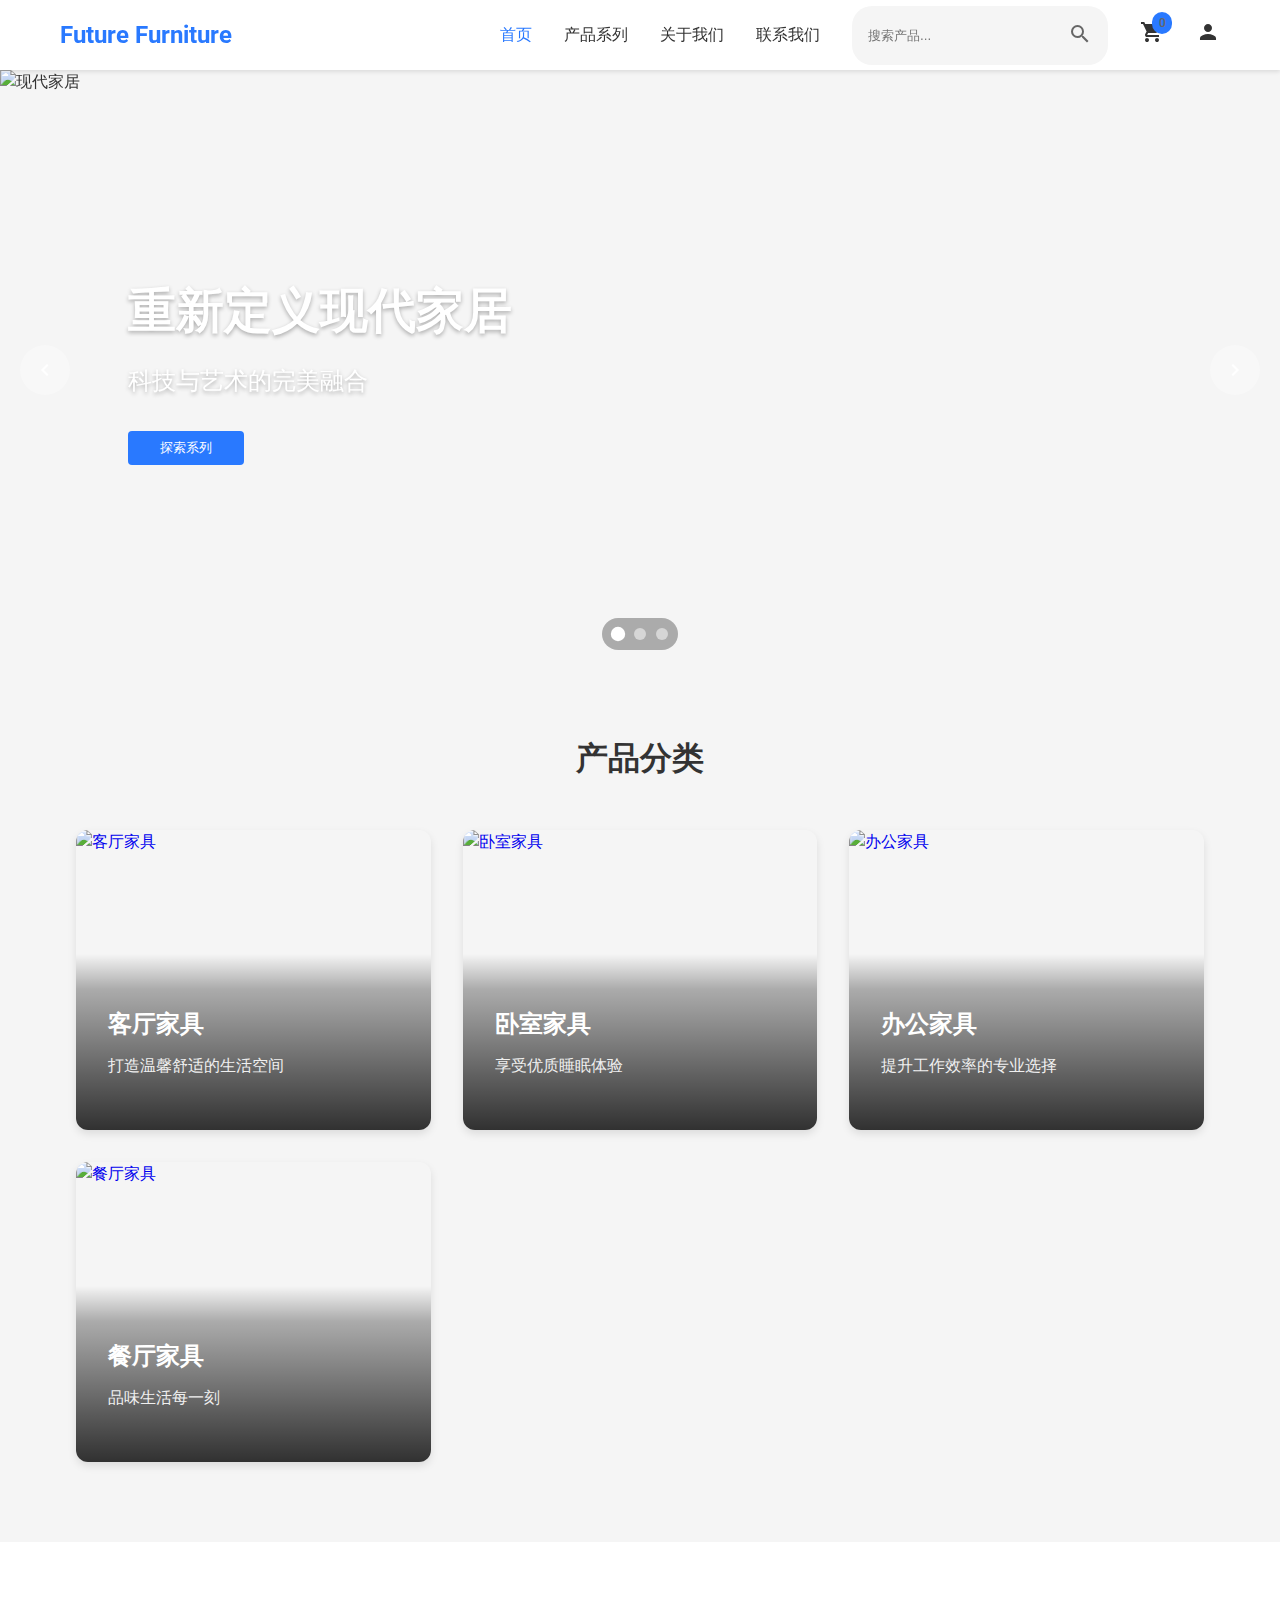
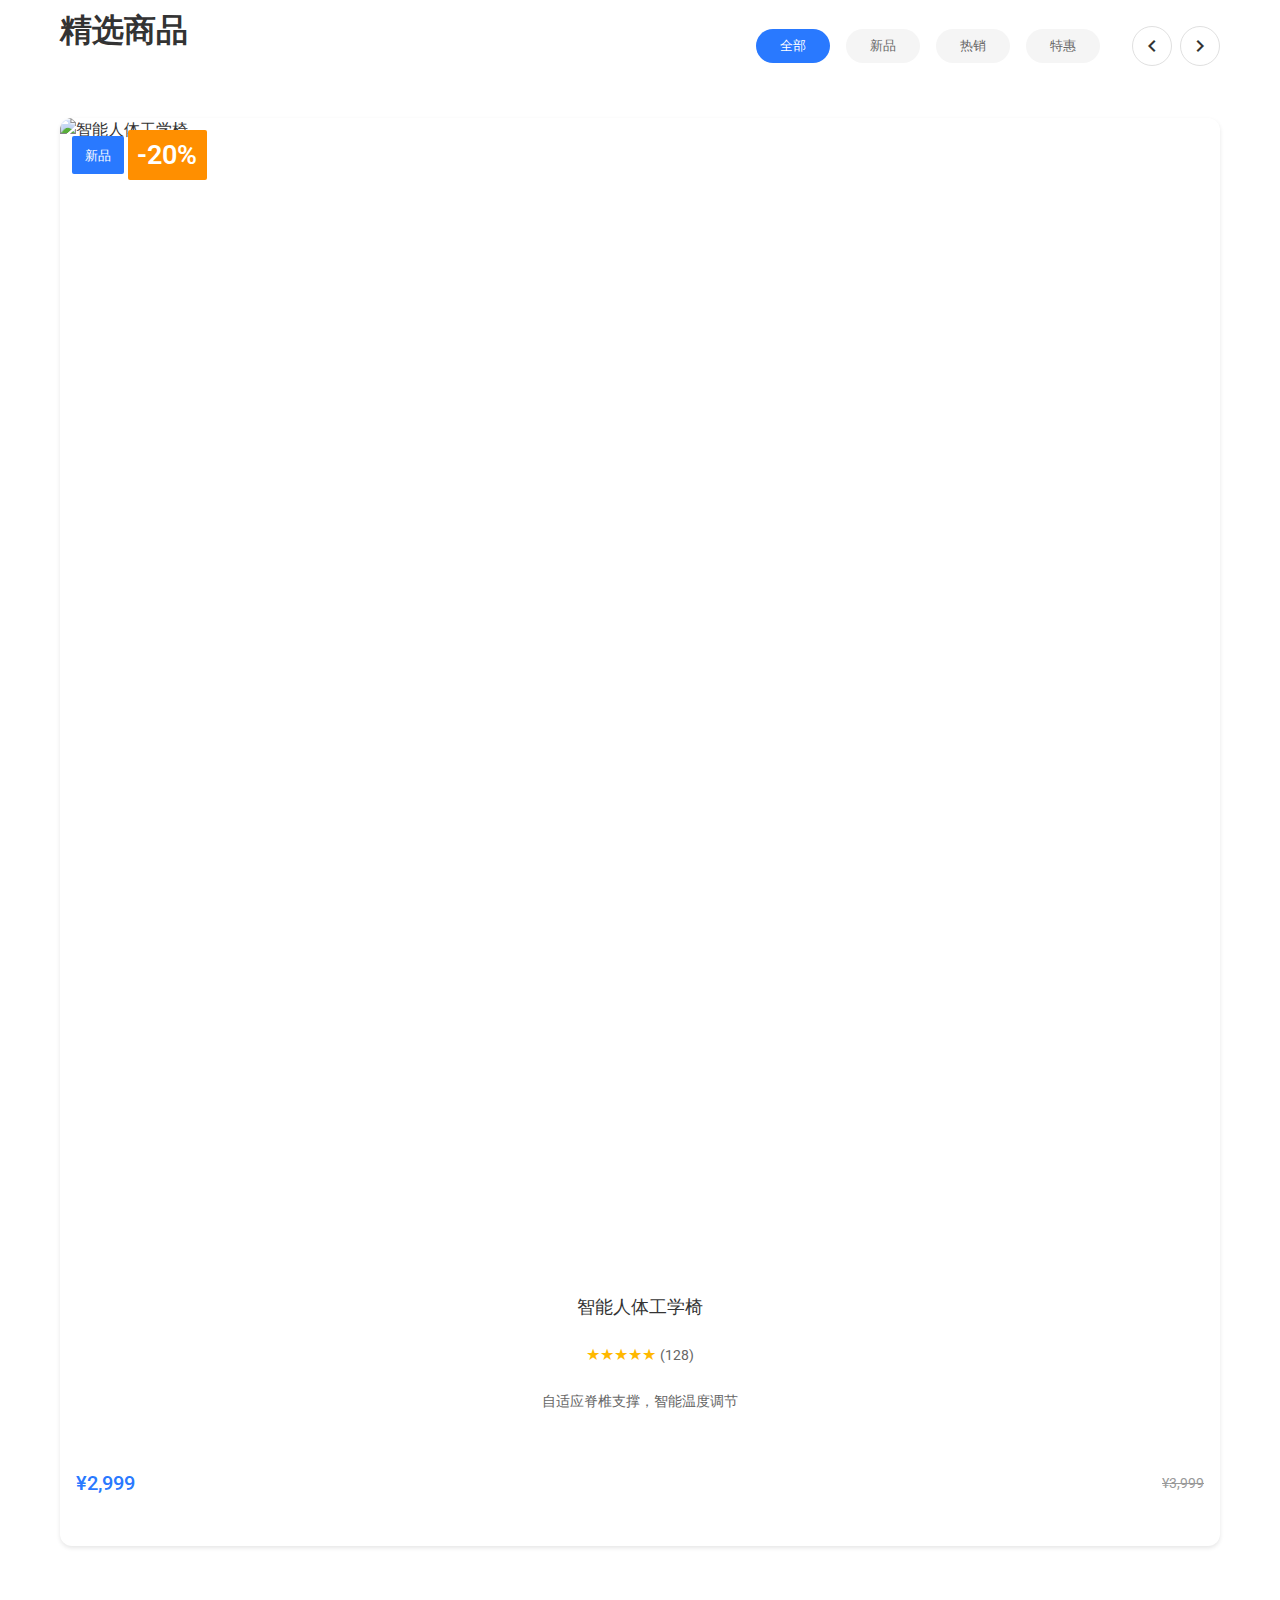
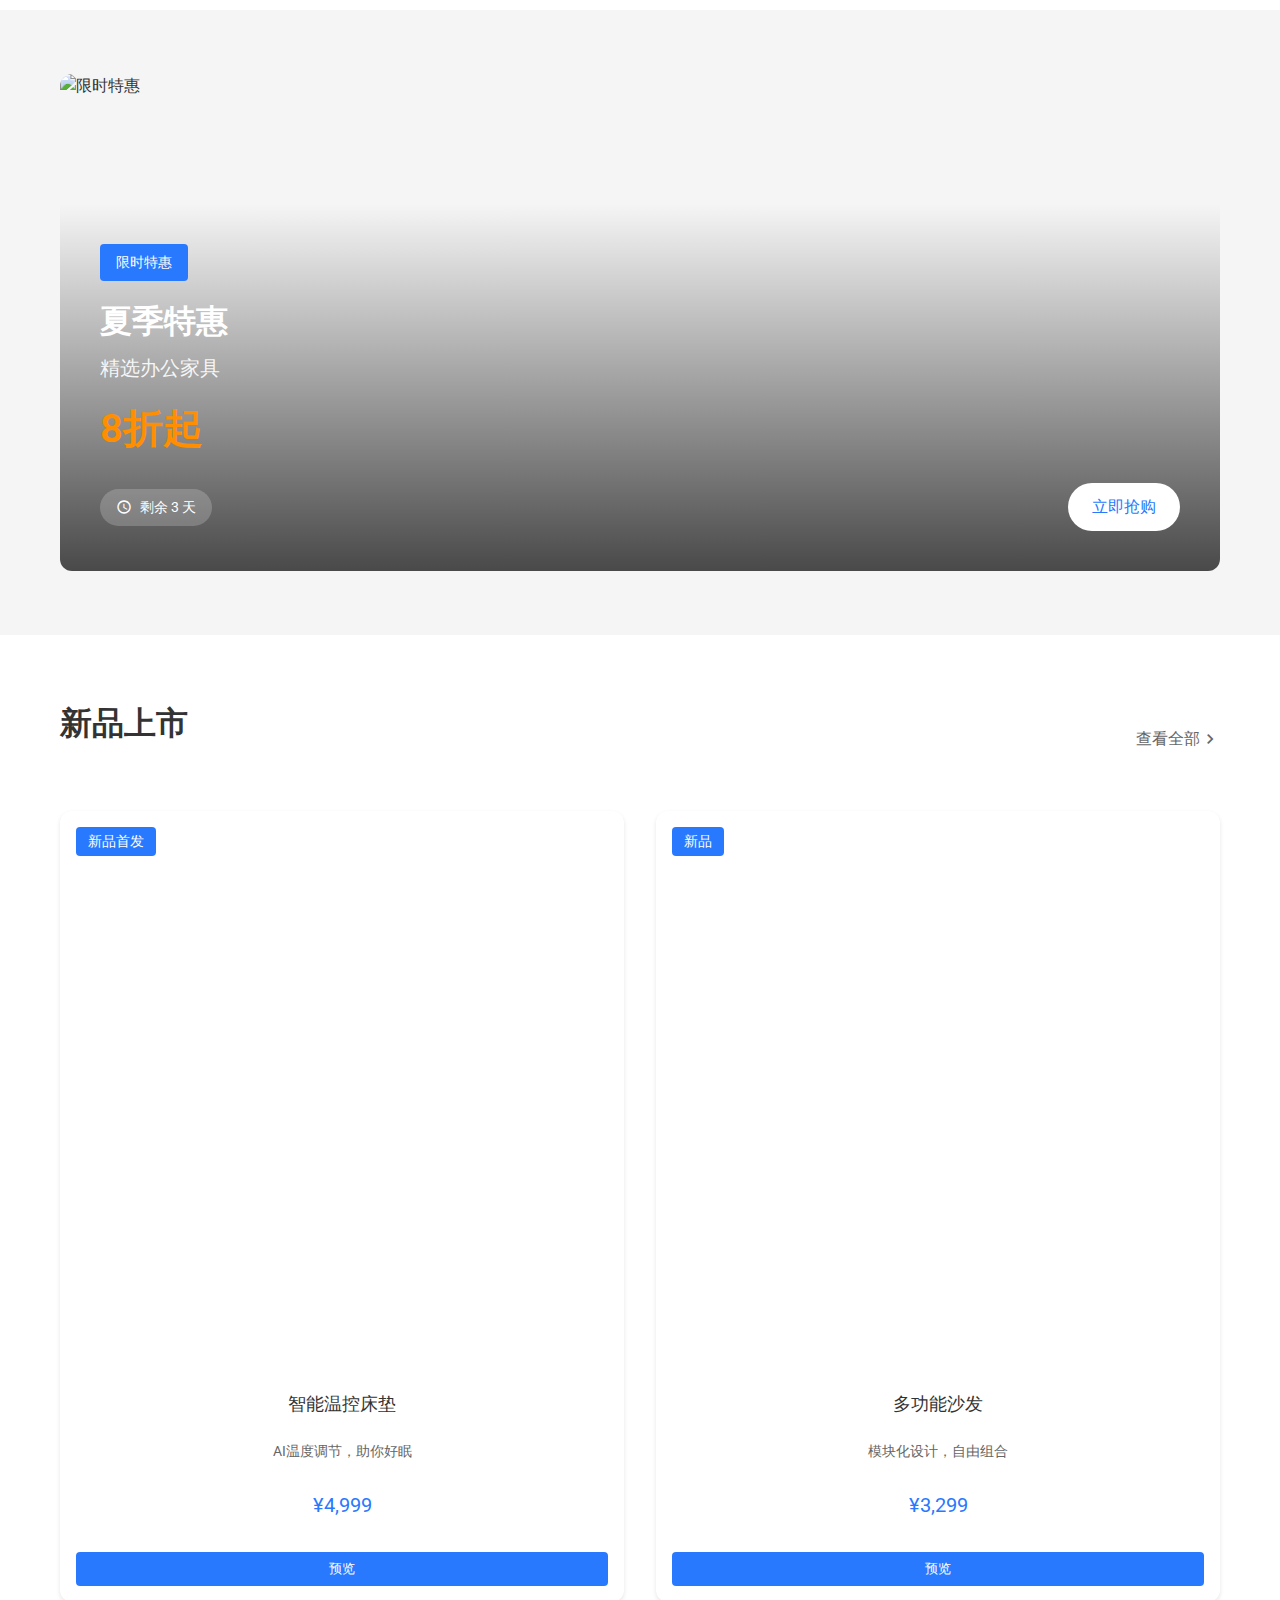
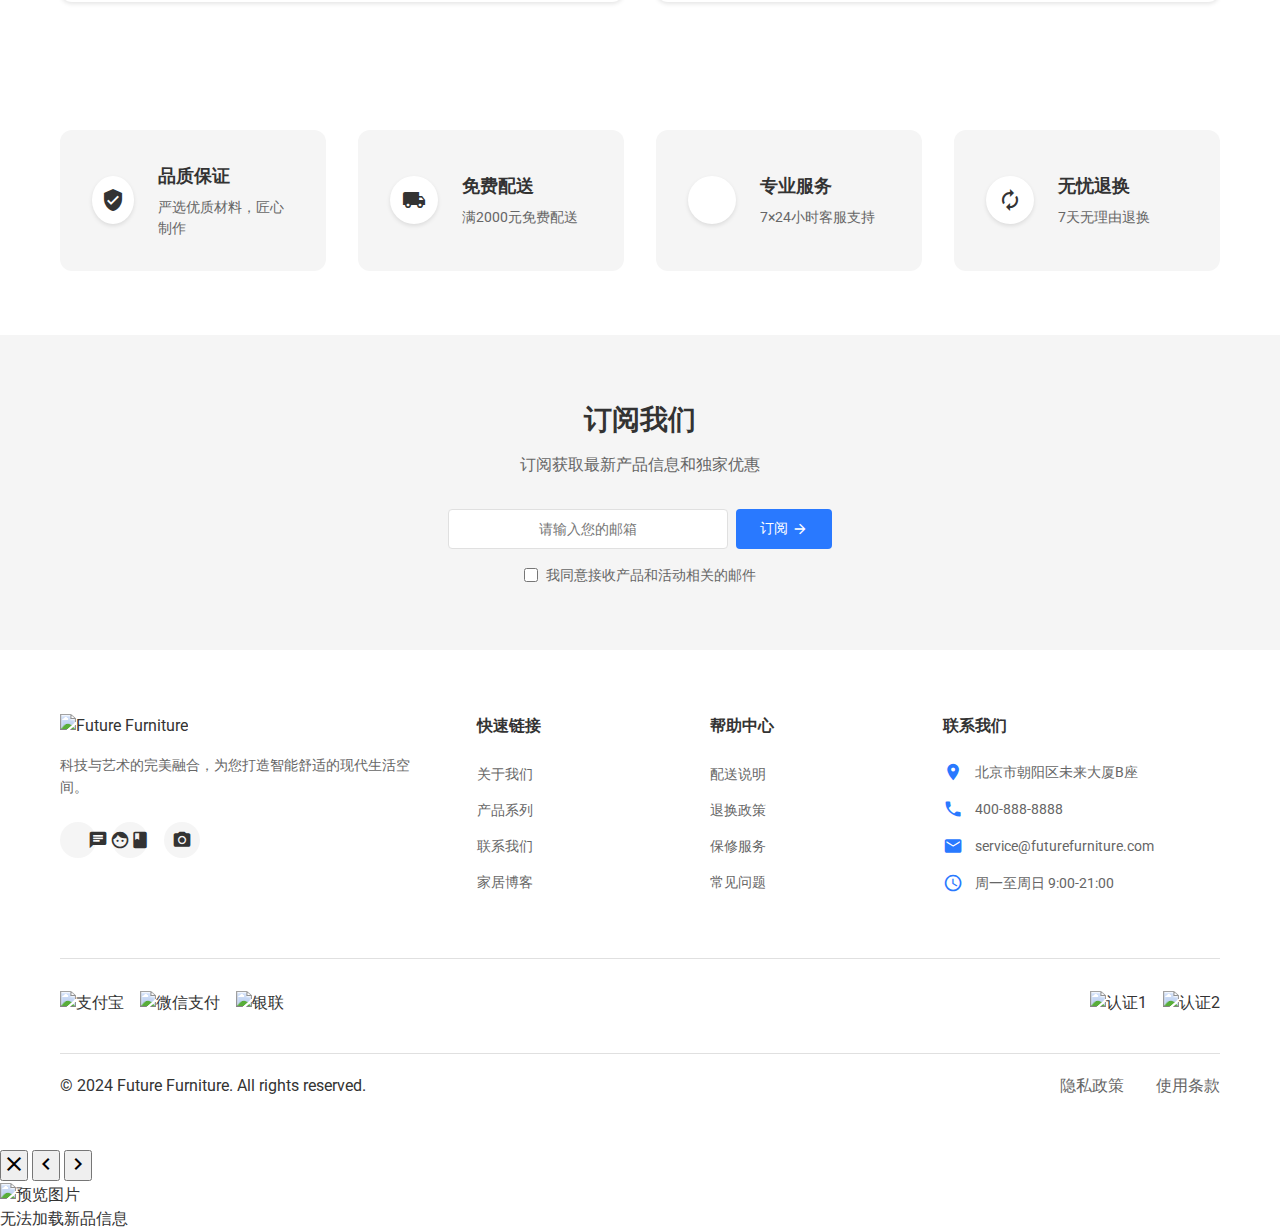
==== commit 3ed325f0: "Add files via upload" ====
--- a/index.html
+++ b/index.html
@@ -7,89 +7,54 @@
     <link rel="stylesheet" href="styles.css">
     <link href="https://fonts.googleapis.com/css2?family=Roboto:wght@300;400;500;700&family=Montserrat:wght@400;500;600&display=swap" rel="stylesheet">
     <link href="https://fonts.googleapis.com/icon?family=Material+Icons" rel="stylesheet">
-    <style>
-        .page-loader {
-            position: fixed;
-            top: 0;
-            left: 0;
-            width: 100%;
-            height: 100%;
-            background: rgba(255, 255, 255, 0.9);
-            display: flex;
-            flex-direction: column;
-            align-items: center;
-            justify-content: center;
-            z-index: 9999;
-            transition: opacity 0.3s ease;
-        }
-
-        .page-loader.fade-out {
-            opacity: 0;
-        }
-
-        .loader-spinner {
-            width: 40px;
-            height: 40px;
-            border: 3px solid var(--border-color);
-            border-top-color: var(--primary-color);
-            border-radius: 50%;
-            animation: spin 1s linear infinite;
-        }
-
-        .loader-text {
-            margin-top: 1rem;
-            color: var(--text-secondary);
-        }
-
-        @keyframes spin {
-            to { transform: rotate(360deg); }
-        }
-    </style>
 </head>
 <body>
     <!-- 页面加载指示器 -->
     <div class="page-loader">
         <div class="loader-spinner"></div>
-        <div class="loader-text">加载中...</div>
     </div>
 
     <!-- 导航栏 -->
     <nav class="navbar">
-        <div class="logo">Future Furniture</div>
-        <ul class="nav-links">
-            <li><a href="index.html" class="active">首页</a></li>
-            <li class="dropdown">
-                <a href="categories.html">产品系列</a>
-                <div class="dropdown-menu">
-                    <a href="categories.html?type=living">客厅家具</a>
-                    <a href="categories.html?type=bedroom">卧室家具</a>
-                    <a href="categories.html?type=office">办公家具</a>
-                    <a href="categories.html?type=dining">餐厅家具</a>
-                </div>
-            </li>
-            <li><a href="about.html">关于我们</a></li>
-            <li><a href="contact.html">联系我们</a></li>
-            <li class="search-box">
-                <input type="text" placeholder="搜索产品...">
-                <button class="search-btn">
-                    <span class="material-icons">search</span>
-                </button>
-            </li>
-            <li class="cart-icon">
-                <a href="cart.html">
-                    <span class="material-icons">shopping_cart</span>
-                    <span class="cart-count">0</span>
-                </a>
-            </li>
-            <li class="user-menu">
-                <a href="login.html">
-                    <span class="material-icons">person</span>
-                </a>
-            </li>
-        </ul>
-        <button class="mobile-menu-btn">
-            <span class="material-icons">menu</span>
-        </button>
+        <div class="nav-container">
+            <div class="logo">
+                <a href="index.html">Future Furniture</a>
+            </div>
+            <ul class="nav-links">
+                <li><a href="index.html" class="active">首页</a></li>
+                <li class="dropdown">
+                    <a href="categories.html" class="dropdown-toggle">产品系列</a>
+                    <div class="dropdown-menu">
+                        <a href="categories.html?type=living">客厅家具</a>
+                        <a href="categories.html?type=bedroom">卧室家具</a>
+                        <a href="categories.html?type=office">办公家具</a>
+                        <a href="categories.html?type=dining">餐厅家具</a>
+                    </div>
+                </li>
+                <li><a href="about.html">关于我们</a></li>
+                <li><a href="contact.html">联系我们</a></li>
+                <li class="search-box">
+                    <input type="text" placeholder="搜索产品...">
+                    <button class="search-btn">
+                        <span class="material-icons">search</span>
+                    </button>
+                </li>
+                <li class="cart-icon">
+                    <a href="cart.html">
+                        <span class="material-icons">shopping_cart</span>
+                        <span class="cart-count">0</span>
+                    </a>
+                </li>
+                <li class="user-menu">
+                    <a href="login.html">
+                        <span class="material-icons">person</span>
+                    </a>
+                </li>
+            </ul>
+            <button class="mobile-menu-btn">
+                <span class="material-icons">menu</span>
+            </button>
+        </div>
     </nav>
 
     <!-- 移动端菜单 -->
@@ -100,34 +65,32 @@
                 <span class="material-icons">close</span>
             </button>
         </div>
-        <div class="mobile-menu-content">
-            <div class="mobile-search">
-                <input type="text" placeholder="搜索产品...">
-                <button class="search-btn">
-                    <span class="material-icons">search</span>
-                </button>
-            </div>
-            <nav class="mobile-nav">
-                <a href="index.html" class="active">首页</a>
-                <div class="mobile-dropdown">
-                    <div class="dropdown-toggle">
-                        产品系列
-                        <span class="material-icons">expand_more</span>
-                    </div>
-                    <div class="dropdown-menu">
-                        <a href="categories.html?type=living">客厅家具</a>
-                        <a href="categories.html?type=bedroom">卧室家具</a>
-                        <a href="categories.html?type=office">办公家具</a>
-                        <a href="categories.html?type=dining">餐厅家具</a>
-                    </div>
-                </div>
-                <a href="about.html">关于我们</a>
-                <a href="contact.html">联系我们</a>
-            </nav>
-            <div class="mobile-user-actions">
-                <a href="login.html" class="btn btn-outline">登录</a>
-                <a href="register.html" class="btn btn-primary">注册</a>
-            </div>
+        <div class="mobile-search">
+            <input type="text" placeholder="搜索产品...">
+            <button class="search-btn">
+                <span class="material-icons">search</span>
+            </button>
+        </div>
+        <nav class="mobile-nav">
+            <a href="index.html" class="active">首页</a>
+            <div class="mobile-dropdown">
+                <div class="dropdown-toggle">
+                    产品系列
+                    <span class="material-icons">expand_more</span>
+                </div>
+                <div class="dropdown-menu">
+                    <a href="categories.html?type=living">客厅家具</a>
+                    <a href="categories.html?type=bedroom">卧室家具</a>
+                    <a href="categories.html?type=office">办公家具</a>
+                    <a href="categories.html?type=dining">餐厅家具</a>
+                </div>
+            </div>
+            <a href="about.html">关于我们</a>
+            <a href="contact.html">联系我们</a>
+        </nav>
+        <div class="mobile-user-actions">
+            <a href="login.html" class="btn btn-outline">登录</a>
+            <a href="register.html" class="btn btn-primary">注册</a>
         </div>
     </div>
 
@@ -137,7 +100,7 @@
         <section class="hero-slider" data-auto-play="true" data-interval="5000">
             <div class="slider-container" data-touch="true">
                 <div class="slide active">
-                    <img src="images/hero-1.jpg" alt="现代家居">
+                    <img src="images/hero-1.jpg" alt="现代家居" loading="eager" fetchpriority="high">
                     <div class="slide-content">
                         <h1 class="slide-title">重新定义现代家居</h1>
                         <p class="slide-description">科技与艺术的完美融合</p>
@@ -145,32 +108,32 @@
                     </div>
                 </div>
                 <div class="slide">
-                    <img src="images/hero-2.jpg" alt="智能办公">
+                    <img src="images/hero-2.jpg" alt="智能办公" loading="eager">
                     <div class="slide-content">
-                        <h1>智能办公空间</h1>
-                        <p>提升工作效率的专业择</p>
-                        <button class="cta-button">了解更多</button>
+                        <h1 class="slide-title">智能办公空间</h1>
+                        <p class="slide-description">提升工作效率的专业选择</p>
+                        <button class="btn btn-primary">了解更多</button>
                     </div>
                 </div>
                 <div class="slide">
-                    <img src="images/hero-3.jpg" alt="品质生活">
+                    <img src="images/hero-3.jpg" alt="品质生活" loading="eager">
                     <div class="slide-content">
-                        <h1>品质生活美学</h1>
-                        <p>为理想生活空间而设计</p>
-                        <button class="cta-button">立即选购</button>
-                    </div>
-                </div>
-            </div>
-            <button class="slider-btn prev">
+                        <h1 class="slide-title">品质生活美学</h1>
+                        <p class="slide-description">为理想生活空间而设计</p>
+                        <button class="btn btn-primary">立即选购</button>
+                    </div>
+                </div>
+            </div>
+            <button class="slider-btn prev" aria-label="上一张">
                 <span class="material-icons">chevron_left</span>
             </button>
-            <button class="slider-btn next">
+            <button class="slider-btn next" aria-label="下一张">
                 <span class="material-icons">chevron_right</span>
             </button>
-            <div class="slider-dots">
-                <span class="dot active"></span>
-                <span class="dot"></span>
-                <span class="dot"></span>
+            <div class="slider-dots" role="tablist">
+                <button class="dot active" role="tab" aria-selected="true" aria-label="第1张"></button>
+                <button class="dot" role="tab" aria-selected="false" aria-label="第2张"></button>
+                <button class="dot" role="tab" aria-selected="false" aria-label="第3张"></button>
             </div>
         </section>
 
@@ -180,31 +143,59 @@
                 <h2 class="section-title">产品分类</h2>
                 <div class="category-grid">
                     <a href="categories.html?type=living" class="category-card">
-                        <img src="images/living-room.jpg" alt="客厅家具">
+                        <div class="category-image">
+                            <img src="images/living-room.jpg" alt="客厅家具" loading="lazy">
+                        </div>
                         <div class="category-content">
-                            <h3>客厅家具</h3>
-                            <p>打造温馨舒适的生活空间</p>
+                            <div class="content-inner">
+                                <h3 class="category-title">客厅家具</h3>
+                                <p class="category-desc">打造温馨舒适的生活空间</p>
+                                <span class="category-link">
+                                    查看更多 <span class="material-icons">arrow_forward</span>
+                                </span>
+                            </div>
                         </div>
                     </a>
                     <a href="categories.html?type=bedroom" class="category-card">
-                        <img src="images/bedroom.jpg" alt="卧室家具">
+                        <div class="category-image">
+                            <img src="images/bedroom.jpg" alt="卧室家具" loading="lazy">
+                        </div>
                         <div class="category-content">
-                            <h3>卧室家具</h3>
-                            <p>享受优质睡眠体验</p>
+                            <div class="content-inner">
+                                <h3 class="category-title">卧室家具</h3>
+                                <p class="category-desc">享受优质睡眠体验</p>
+                                <span class="category-link">
+                                    查看更多 <span class="material-icons">arrow_forward</span>
+                                </span>
+                            </div>
                         </div>
                     </a>
                     <a href="categories.html?type=office" class="category-card">
-                        <img src="images/office.jpg" alt="办公家具">
+                        <div class="category-image">
+                            <img src="images/office.jpg" alt="办公家具" loading="lazy">
+                        </div>
                         <div class="category-content">
-                            <h3>办公家具</h3>
-                            <p>提升工作效率的专业选择</p>
+                            <div class="content-inner">
+                                <h3 class="category-title">办公家具</h3>
+                                <p class="category-desc">提升工作效率的专业选择</p>
+                                <span class="category-link">
+                                    查看更多 <span class="material-icons">arrow_forward</span>
+                                </span>
+                            </div>
                         </div>
                     </a>
                     <a href="categories.html?type=dining" class="category-card">
-                        <img src="images/dining.jpg" alt="餐厅家具">
+                        <div class="category-image">
+                            <img src="images/dining.jpg" alt="餐厅家具" loading="lazy">
+                        </div>
                         <div class="category-content">
-                            <h3>餐厅家具</h3>
-                            <p>品味生活每一刻</p>
+                            <div class="content-inner">
+                                <h3 class="category-title">餐厅家具</h3>
+                                <p class="category-desc">品味生活每一刻</p>
+                                <span class="category-link">
+                                    查看更多 <span class="material-icons">arrow_forward</span>
+                                </span>
+                            </div>
                         </div>
                     </a>
                 </div>
@@ -224,10 +215,10 @@
                             <button class="tab" data-category="sale">特惠</button>
                         </div>
                         <div class="slider-controls">
-                            <button class="prev-btn">
+                            <button class="prev-btn" aria-label="上一页">
                                 <span class="material-icons">chevron_left</span>
                             </button>
-                            <button class="next-btn">
+                            <button class="next-btn" aria-label="下一页">
                                 <span class="material-icons">chevron_right</span>
                             </button>
                         </div>
@@ -235,23 +226,22 @@
                 </div>
 
                 <div class="products-slider">
-                    <div class="product-card" data-product-id="1">
-                        <div class="product-badges">
-                            <span class="badge new">新品</span>
-                            <span class="badge discount">-20%</span>
-                        </div>
+                    <div class="product-card">
                         <div class="product-image">
-                            <img src="images/chair.jpg" alt="智能人体工学椅" loading="lazy">
+                            <img src="images/product-1.jpg" alt="智能人体工学椅" loading="lazy">
+                            <div class="product-badges">
+                                <span class="badge new">新品</span>
+                                <span class="badge discount">-20%</span>
+                            </div>
                             <div class="product-actions">
-                                <button class="action-btn quick-view" title="快速预览" data-product-id="1">
+                                <button class="action-btn quick-view" title="快速预览">
                                     <span class="material-icons">visibility</span>
                                 </button>
-                                <button class="action-btn add-to-favorite" title="添加收藏" data-product-id="1">
+                                <button class="action-btn add-to-favorite" title="添加收藏">
                                     <span class="material-icons">favorite_border</span>
                                 </button>
-                                <button class="action-btn add-to-cart" title="加入购物车" data-product-id="1">
+                                <button class="action-btn add-to-cart" title="加入购物车">
                                     <span class="material-icons">shopping_cart</span>
-                                    <span class="loading-spinner"></span>
                                 </button>
                             </div>
                         </div>
@@ -268,7 +258,7 @@
                             </div>
                         </div>
                     </div>
-                    <!-- 更多产品卡片 -->
+                    <!-- 更多产品卡片使用相同结构 -->
                 </div>
             </div>
         </section>
@@ -280,66 +270,66 @@
                     <div class="promotion-card large">
                         <img src="images/promo-1.jpg" alt="限时特惠">
                         <div class="promotion-content">
-                            <h3>夏季特惠</h3>
-                            <p>精选办公家具 8折起</p>
-                            <span class="time-left">剩余 3 天</span>
-                            <a href="categories.html?promotion=summer" class="promo-btn">立即抢购</a>
-                        </div>
-                    </div>
-                    <div class="promotion-card">
-                        <img src="images/promo-2.jpg" alt="新品上市">
-                        <div class="promotion-content">
-                            <h3>新品首发</h3>
-                            <p>智能家居系列</p>
-                            <a href="categories.html?type=smart" class="promo-btn">了解更多</a>
-                        </div>
-                    </div>
-                    <div class="promotion-card">
-                        <img src="images/promo-3.jpg" alt="会员专享">
-                        <div class="promotion-content">
-                            <h3>会员专享</h3>
-                            <p>尊享9.5折优惠</p>
-                            <a href="user-center.html" class="promo-btn">立即加入</a>
-                        </div>
-                    </div>
-                </div>
-            </div>
-        </section>
-
-        <!-- 新品上市区 -->
+                            <div class="promo-tag">限时特惠</div>
+                            <h3 class="promo-title">夏季特惠</h3>
+                            <p class="promo-desc">精选办公家具</p>
+                            <div class="promo-price">
+                                <span class="discount">8折起</span>
+                            </div>
+                            <div class="promo-footer">
+                                <span class="time-left">
+                                    <span class="material-icons">schedule</span>
+                                    剩余 3 天
+                                </span>
+                                <a href="categories.html?promotion=summer" class="promo-btn">立即抢购</a>
+                            </div>
+                        </div>
+                    </div>
+                </div>
+            </div>
+        </section>
+
+        <!-- 新品上市区域 -->
         <section class="new-arrivals">
             <div class="container">
                 <div class="section-header">
                     <h2 class="section-title">新品上市</h2>
                     <a href="categories.html?type=new" class="view-all">
-                        查看全部 <span class="material-icons">arrow_forward</span>
+                        查看全部
+                        <span class="material-icons">chevron_right</span>
                     </a>
                 </div>
                 
                 <div class="new-products-grid">
+                    <!-- 大卡片 -->
                     <div class="new-product-card featured">
                         <div class="product-image">
                             <img src="images/new-product-1.jpg" alt="智能温控床垫" loading="lazy">
                             <div class="product-tag">新品首发</div>
                         </div>
                         <div class="product-info">
-                            <h3>智能温控床垫</h3>
-                            <p>AI温度调节，助你好眠</p>
+                            <h3 class="product-name">智能温控床垫</h3>
+                            <p class="product-desc">AI温度调节，助你好眠</p>
                             <div class="price">¥4,999</div>
-                            <button class="preview-btn">预览</button>
-                        </div>
-                    </div>
-
+                            <button class="btn btn-primary">预览</button>
+                        </div>
+                    </div>
+
+                    <!-- 小卡片列表 -->
                     <div class="new-product-list">
-                        <div class="new-product-item">
-                            <img src="images/new-product-2.jpg" alt="多功能沙发" loading="lazy">
-                            <div class="item-info">
-                                <h4>多功能沙发</h4>
-                                <p>模块化设计，自由组合</p>
+                        <div class="new-product-card">
+                            <div class="product-image">
+                                <img src="images/new-product-2.jpg" alt="多功能沙发" loading="lazy">
+                                <div class="product-tag">新品</div>
+                            </div>
+                            <div class="product-info">
+                                <h3 class="product-name">多功能沙发</h3>
+                                <p class="product-desc">模块化设计，自由组合</p>
                                 <div class="price">¥3,299</div>
-                            </div>
-                        </div>
-                        <!-- 更多新品项目 -->
+                                <button class="btn btn-primary">预览</button>
+                            </div>
+                        </div>
+                        <!-- 可以添加更多相同结构的卡片 -->
                     </div>
                 </div>
             </div>
@@ -396,19 +386,20 @@
         <section class="newsletter">
             <div class="container">
                 <div class="newsletter-content">
-                    <h2>订阅我们</h2>
-                    <p>订阅获取最新产品信息和独家优惠</p>
+                    <h2 class="newsletter-title">订阅我们</h2>
+                    <p class="newsletter-desc">订阅获取最新产品信息和独家优惠</p>
                     <form class="newsletter-form">
                         <div class="input-group">
                             <input type="email" placeholder="请输入您的邮箱" required>
                             <button type="submit">
-                                订阅 <span class="material-icons">arrow_forward</span>
+                                订阅
+                                <span class="material-icons">arrow_forward</span>
                             </button>
                         </div>
                         <div class="form-note">
                             <label>
                                 <input type="checkbox" required>
-                                我同意接收品和活动相关的邮件
+                                <span>我同意接收产品和活动相关的邮件</span>
                             </label>
                         </div>
                     </form>
@@ -435,7 +426,7 @@
                             <span class="material-icons">facebook</span>
                         </a>
                         <a href="#" class="social-link">
-                            <span class="material-icons">instagram</span>
+                            <span class="material-icons">photo_camera</span>
                         </a>
                     </div>
                 </div>
@@ -457,7 +448,7 @@
                     <ul class="footer-links">
                         <li><a href="shipping.html">配送说明</a></li>
                         <li><a href="returns.html">退换政策</a></li>
-                        <li><a href="warranty.html">保服务</a></li>
+                        <li><a href="warranty.html">保修服务</a></li>
                         <li><a href="faq.html">常见问题</a></li>
                     </ul>
                 </div>
@@ -480,7 +471,7 @@
                         </li>
                         <li>
                             <span class="material-icons">access_time</span>
-                            <span>周至周日 9:00-21:00</span>
+                            <span>周一至周日 9:00-21:00</span>
                         </li>
                     </ul>
                 </div>
--- a/styles.css
+++ b/styles.css
@@ -47,42 +47,54 @@
     padding: 0 20px;
 }
 
-/* 导航栏样式 */
+/* 导航栏基础样式 */
 .navbar {
     position: fixed;
     top: 0;
     left: 0;
     right: 0;
+    height: 70px; /* 添加固定高度 */
     background: var(--bg-primary);
     box-shadow: var(--shadow-sm);
     z-index: 1000;
-    padding: 1rem 0;
-}
-
-.navbar .container {
+}
+
+.nav-container {
+    max-width: 1200px;
+    height: 100%;
+    margin: 0 auto;
+    padding: 0 20px;
     display: flex;
+    align-items: center;
     justify-content: space-between;
-    align-items: center;
-}
-
+}
+
+/* Logo样式 */
 .logo {
     font-size: 1.5rem;
     font-weight: bold;
+}
+
+.logo a {
     color: var(--primary-color);
-}
-
+    text-decoration: none;
+}
+
+/* 导航链接样式 */
 .nav-links {
     display: flex;
     align-items: center;
     gap: 2rem;
     list-style: none;
+    margin: 0;
+    padding: 0;
 }
 
 .nav-links a {
+    color: var(--text-primary);
     text-decoration: none;
-    color: var(--text-primary);
     font-weight: 500;
-    transition: color 0.3s;
+    transition: color 0.3s ease;
 }
 
 .nav-links a:hover {
@@ -91,6 +103,50 @@
 
 .nav-links a.active {
     color: var(--primary-color);
+}
+
+/* 下拉菜单样式 */
+.dropdown {
+    position: relative;
+}
+
+.dropdown-toggle {
+    display: flex;
+    align-items: center;
+    gap: 0.5rem;
+}
+
+.dropdown-menu {
+    position: absolute;
+    top: 100%;
+    left: 0;
+    min-width: 200px;
+    background: var(--bg-primary);
+    border-radius: 8px;
+    box-shadow: var(--shadow-md);
+    padding: 0.5rem 0;
+    opacity: 0;
+    visibility: hidden;
+    transform: translateY(10px);
+    transition: all 0.3s ease;
+    z-index: 100;
+}
+
+.dropdown:hover .dropdown-menu {
+    opacity: 1;
+    visibility: visible;
+    transform: translateY(0);
+}
+
+.dropdown-menu a {
+    display: block;
+    padding: 0.75rem 1.5rem;
+    color: var(--text-primary);
+    transition: background-color 0.3s ease;
+}
+
+.dropdown-menu a:hover {
+    background-color: var(--bg-secondary);
 }
 
 /* 搜索框样式 */
@@ -99,7 +155,7 @@
     align-items: center;
     background: var(--bg-secondary);
     border-radius: 20px;
-    padding: 0.5rem 1rem;
+    padding: 0.5rem;
 }
 
 .search-box input {
@@ -115,6 +171,7 @@
     border: none;
     cursor: pointer;
     color: var(--text-secondary);
+    padding: 0.5rem;
 }
 
 /* 购物车图标样式 */
@@ -146,10 +203,16 @@
 
 /* 轮播图样式 */
 .hero-slider {
-    margin-top: 70px; /* 导航栏高度 */
     position: relative;
     height: 600px;
+    margin-top: 70px; /* 导航栏高度 */
     overflow: hidden;
+    background: var(--bg-secondary); /* 添加背景色，防止图片加载时的闪烁 */
+}
+
+.slider-container {
+    height: 100%;
+    touch-action: pan-y pinch-zoom; /* 优化触摸体验 */
 }
 
 .slide {
@@ -159,17 +222,23 @@
     width: 100%;
     height: 100%;
     opacity: 0;
-    transition: opacity 0.5s ease-in-out;
+    visibility: hidden; /* 添加可见性控制 */
+    transition: opacity 0.5s cubic-bezier(0.4, 0, 0.2, 1),
+                visibility 0.5s cubic-bezier(0.4, 0, 0.2, 1);
+    will-change: opacity, visibility;
+    transform: translateZ(0);
 }
 
 .slide.active {
     opacity: 1;
+    visibility: visible;
 }
 
 .slide img {
     width: 100%;
     height: 100%;
     object-fit: cover;
+    user-select: none; /* 防止图片被选中 */
 }
 
 .slide-content {
@@ -179,16 +248,144 @@
     transform: translateY(-50%);
     color: white;
     text-shadow: 0 2px 4px rgba(0,0,0,0.3);
-}
-
-.slide-content h1 {
+    max-width: 600px;
+    z-index: 1; /* 确保内容在图片上层 */
+}
+
+.slide-title {
     font-size: 3rem;
     margin-bottom: 1rem;
-}
-
-.slide-content p {
+    font-weight: 600;
+    opacity: 0;
+    transform: translateY(20px);
+    transition: all 0.5s ease 0.3s;
+}
+
+.slide-description {
     font-size: 1.5rem;
     margin-bottom: 2rem;
+    opacity: 0;
+    transform: translateY(20px);
+    transition: all 0.5s ease 0.4s;
+}
+
+.slide.active .slide-title,
+.slide.active .slide-description {
+    opacity: 1;
+    transform: translateY(0);
+}
+
+.slider-btn {
+    position: absolute;
+    top: 50%;
+    transform: translateY(-50%);
+    width: 50px;
+    height: 50px;
+    border: none;
+    border-radius: 50%;
+    background: rgba(255,255,255,0.3);
+    color: white;
+    cursor: pointer;
+    display: flex;
+    align-items: center;
+    justify-content: center;
+    transition: all 0.3s ease;
+    backdrop-filter: blur(4px); /* 添加毛玻璃效果 */
+    -webkit-backdrop-filter: blur(4px);
+}
+
+.slider-btn:hover {
+    background: rgba(255,255,255,0.5);
+    transform: translateY(-50%) scale(1.1);
+}
+
+.slider-btn:active {
+    transform: translateY(-50%) scale(0.95);
+}
+
+.slider-btn.prev {
+    left: 20px;
+}
+
+.slider-btn.next {
+    right: 20px;
+}
+
+.slider-dots {
+    position: absolute;
+    bottom: 20px;
+    left: 50%;
+    transform: translateX(-50%);
+    display: flex;
+    gap: 10px;
+    padding: 10px;
+    background: rgba(0,0,0,0.3); /* 添加背景色 */
+    border-radius: 20px;
+    backdrop-filter: blur(4px);
+    -webkit-backdrop-filter: blur(4px);
+}
+
+.dot {
+    width: 12px;
+    height: 12px;
+    border: none;
+    border-radius: 50%;
+    background: rgba(255,255,255,0.5);
+    cursor: pointer;
+    transition: all 0.3s ease;
+    padding: 0;
+}
+
+.dot.active {
+    background: white;
+    transform: scale(1.2);
+}
+
+/* 响应式调整 */
+@media (max-width: 1024px) {
+    .slide-content {
+        left: 5%;
+        max-width: 500px;
+    }
+
+    .slide-title {
+        font-size: 2.5rem;
+    }
+
+    .slide-description {
+        font-size: 1.25rem;
+    }
+}
+
+@media (max-width: 768px) {
+    .hero-slider {
+        height: 400px;
+    }
+
+    .slide-content {
+        left: 20px;
+        right: 20px;
+        text-align: center;
+    }
+
+    .slide-title {
+        font-size: 2rem;
+    }
+
+    .slide-description {
+        font-size: 1rem;
+    }
+
+    .slider-btn {
+        width: 40px;
+        height: 40px;
+    }
+}
+
+@media (hover: none) {
+    .slider-btn {
+        display: none; /* 在触摸设备上隐藏按钮 */
+    }
 }
 
 /* 继续添加其他部分的样式... */
@@ -213,29 +410,29 @@
     padding: 1rem;
 }
 
+/* 品 */
 .category-card {
     position: relative;
     height: 300px;
     border-radius: 12px;
     overflow: hidden;
     box-shadow: var(--shadow-md);
-    transition: transform 0.3s ease;
+    transition: all 0.3s ease;
     text-decoration: none;
-}
-
-.category-card:hover {
-    transform: translateY(-5px);
-}
-
-.category-card img {
+    display: block;
+}
+
+.category-image {
+    width: 100%;
+    height: 100%;
+    overflow: hidden;
+}
+
+.category-image img {
     width: 100%;
     height: 100%;
     object-fit: cover;
-    transition: transform 0.3s ease;
-}
-
-.category-card:hover img {
-    transform: scale(1.05);
+    transition: transform 0.5s ease;
 }
 
 .category-content {
@@ -244,13 +441,69 @@
     left: 0;
     right: 0;
     padding: 2rem;
-    background: linear-gradient(transparent, rgba(0,0,0,0.7));
+    background: linear-gradient(
+        transparent,
+        rgba(0, 0, 0, 0.3) 20%,
+        rgba(0, 0, 0, 0.8)
+    );
     color: white;
 }
 
-.category-content h3 {
+.content-inner {
+    transform: translateY(20px);
+    transition: transform 0.3s ease;
+}
+
+.category-title {
     font-size: 1.5rem;
-    margin-bottom: 0.5rem;
+    font-weight: 600;
+    margin-bottom: 0.75rem;
+}
+
+.category-desc {
+    font-size: 1rem;
+    opacity: 0.9;
+    margin-bottom: 1rem;
+}
+
+.category-link {
+    display: flex;
+    align-items: center;
+    gap: 0.5rem;
+    font-size: 0.875rem;
+    opacity: 0;
+    transform: translateX(-10px);
+    transition: all 0.3s ease;
+}
+
+/* 悬停效果 */
+.category-card:hover {
+    transform: translateY(-5px);
+}
+
+.category-card:hover .category-image img {
+    transform: scale(1.1);
+}
+
+.category-card:hover .content-inner {
+    transform: translateY(0);
+}
+
+.category-card:hover .category-link {
+    opacity: 1;
+    transform: translateX(0);
+}
+
+/* 响应式调整 */
+@media (max-width: 768px) {
+    .category-grid {
+        grid-template-columns: repeat(auto-fit, minmax(250px, 1fr));
+        gap: 1rem;
+    }
+
+    .category-card {
+        height: 250px;
+    }
 }
 
 /* 精选商品区样式 */
@@ -265,6 +518,13 @@
     margin-bottom: 2rem;
 }
 
+.section-controls {
+    display: flex;
+    align-items: center;
+    gap: 2rem;
+}
+
+/* 分类标签 */
 .category-tabs {
     display: flex;
     gap: 1rem;
@@ -275,8 +535,13 @@
     border: none;
     background: var(--bg-secondary);
     border-radius: 20px;
+    color: var(--text-secondary);
     cursor: pointer;
     transition: all 0.3s ease;
+}
+
+.tab:hover {
+    background: var(--bg-tertiary);
 }
 
 .tab.active {
@@ -284,58 +549,88 @@
     color: white;
 }
 
-.products-slider {
-    position: relative;
-    overflow: hidden;
-}
-
+/* 滑动控制钮 */
+.slider-controls {
+    display: flex;
+    gap: 0.5rem;
+}
+
+.prev-btn,
+.next-btn {
+    width: 40px;
+    height: 40px;
+    border: 1px solid var(--border-color);
+    border-radius: 50%;
+    background: white;
+    color: var(--text-primary);
+    cursor: pointer;
+    display: flex;
+    align-items: center;
+    justify-content: center;
+    transition: all 0.3s ease;
+}
+
+.prev-btn:hover,
+.next-btn:hover {
+    background: var(--primary-color);
+    border-color: var(--primary-color);
+    color: white;
+}
+
+/* 产品卡片 */
 .product-card {
     background: white;
     border-radius: 12px;
     overflow: hidden;
     box-shadow: var(--shadow-sm);
-    transition: transform 0.3s ease, box-shadow 0.3s ease;
-}
-
-.product-card:hover {
-    transform: translateY(-5px);
-    box-shadow: var(--shadow-md);
-}
-
-.product-badges {
-    position: absolute;
-    top: 1rem;
-    left: 1rem;
-    display: flex;
-    gap: 0.5rem;
-}
-
-.badge {
-    padding: 0.25rem 0.75rem;
-    border-radius: 12px;
-    font-size: 0.875rem;
-    font-weight: 500;
-}
-
-.badge.new {
-    background: var(--primary-color);
-    color: white;
-}
-
-.badge.discount {
-    background: var(--accent-color);
-    color: white;
-}
-
+    transition: transform 0.3s ease;
+}
+
+/* 产品卡片样式 */
 .product-image {
     position: relative;
     aspect-ratio: 1;
+    overflow: hidden;
+}
+
+/* 标签样式 */
+.product-badges {
+    position: absolute;
+    top: 0.75rem;
+    left: 0.75rem;
+    display: flex;
+    align-items: center;  /* 垂直居中对齐 */
+    gap: 0.25rem;
+    z-index: 1;
+}
+
+.badge {
+    display: flex;
+    align-items: center;  /* 确保文字在标签内垂直居中 */
+    justify-content: center;  /* 确保文字在标签内水平居中 */
+}
+
+.badge.new {
+    padding: 0.6rem 0.8rem;  /* 稍大的内边距 */
+    border-radius: 2px;
+    font-size: 0.8rem;  /* 稍大的字体 */
+    background: var(--primary-color);
+    color: white;
+}
+
+.badge.discount {
+    padding: 0.3rem 0.6rem;  /* 较小的内边距 */
+    border-radius: 2px;
+    font-size: 1.7rem;  /* 较小的字体 */
+    background: var(--accent-color);
+    color: white;
 }
 
 .product-image img {
     width: 100%;
     height: 100%;
     object-fit: cover;
+    transition: transform 0.3s ease;
 }
 
 .product-actions {
@@ -350,14 +645,9 @@
     transition: all 0.3s ease;
 }
 
-.product-card:hover .product-actions {
-    opacity: 1;
-    transform: translateX(0);
-}
-
 .action-btn {
-    width: 40px;
-    height: 40px;
+    width: 36px;
+    height: 36px;
     border-radius: 50%;
     background: white;
     border: none;
@@ -365,6 +655,7 @@
     display: flex;
     align-items: center;
     justify-content: center;
+    color: var(--text-primary);
     box-shadow: var(--shadow-sm);
     transition: all 0.3s ease;
 }
@@ -375,7 +666,8 @@
 }
 
 .product-info {
-    padding: 1.5rem;
+    padding: 1rem;
+    text-align: center;
 }
 
 .product-name {
@@ -387,12 +679,19 @@
 .product-rating {
     display: flex;
     align-items: center;
-    gap: 0.5rem;
+    justify-content: center;
+    gap: 0.25rem;
     margin-bottom: 0.5rem;
 }
 
 .stars {
-    color: var(--warning-color);
+    display: flex;
+    color: #FFB800;
+}
+
+.stars .material-icons {
+    font-size: 24px;
+    vertical-align: middle;
 }
 
 .rating-count {
@@ -400,15 +699,23 @@
     font-size: 0.875rem;
 }
 
+.product-description {
+    color: var(--text-secondary);
+    font-size: 0.875rem;
+    margin-bottom: 0.5rem;
+}
+
 .product-price {
-    display: flex;
+    display: inline-flex; /* 使用 inline-flex 以便居中 */
     align-items: center;
     gap: 0.5rem;
+    justify-content: center; /* 居中对齐 */
+    width: 100%; /* 确保在父容器中居中 */
 }
 
 .current-price {
     font-size: 1.25rem;
-    font-weight: 600;
+    font-weight: 500;
     color: var(--primary-color);
 }
 
@@ -418,213 +725,39 @@
     font-size: 0.875rem;
 }
 
-/* 促销活动区样式 */
-.promotions {
-    padding: 4rem 0;
-    background: var(--bg-secondary);
-}
-
-.promotion-grid {
-    display: grid;
-    grid-template-columns: repeat(2, 1fr);
-    gap: 2rem;
-}
-
-.promotion-card {
-    position: relative;
-    border-radius: 12px;
-    overflow: hidden;
-    aspect-ratio: 16/9;
-}
-
-.promotion-card.large {
-    grid-column: span 2;
-    aspect-ratio: 21/9;
-}
-
-.promotion-card img {
-    width: 100%;
-    height: 100%;
-    object-fit: cover;
-    transition: transform 0.5s ease;
-}
-
-.promotion-card:hover img {
-    transform: scale(1.05);
-}
-
-.promotion-content {
-    position: absolute;
-    bottom: 0;
-    left: 0;
-    right: 0;
-    padding: 2rem;
-    background: linear-gradient(transparent, rgba(0,0,0,0.8));
-    color: white;
-}
-
-.promotion-content h3 {
-    font-size: 1.75rem;
-    margin-bottom: 0.5rem;
-}
-
-.time-left {
-    display: inline-block;
-    background: rgba(255,255,255,0.2);
-    padding: 0.5rem 1rem;
-    border-radius: 20px;
-    margin: 1rem 0;
-    font-size: 0.875rem;
-}
-
-.promo-btn {
-    display: inline-block;
-    padding: 0.75rem 1.5rem;
-    background: var(--primary-color);
-    color: white;
-    text-decoration: none;
-    border-radius: 25px;
-    transition: background 0.3s ease;
-}
-
-.promo-btn:hover {
-    background: var(--secondary-color);
-}
-
-/* 新品上市区样式 */
-.new-arrivals {
-    padding: 4rem 0;
-}
-
-.view-all {
-    display: flex;
-    align-items: center;
-    gap: 0.5rem;
-    text-decoration: none;
-    color: var(--primary-color);
-    font-weight: 500;
-    transition: gap 0.3s ease;
-}
-
-.view-all:hover {
-    gap: 0.75rem;
-}
-
-.new-products-grid {
-    display: grid;
-    grid-template-columns: 1fr 1fr;
-    gap: 2rem;
-}
-
-.new-product-card.featured {
-    position: relative;
-    grid-row: span 2;
-    border-radius: 12px;
-    overflow: hidden;
-    box-shadow: var(--shadow-md);
-}
-
-.product-tag {
-    position: absolute;
-    top: 1rem;
-    right: 1rem;
-    padding: 0.5rem 1rem;
-    background: var(--accent-color);
-    color: white;
-    border-radius: 20px;
-    font-weight: 500;
-}
-
-.new-product-list {
-    display: flex;
-    flex-direction: column;
-    gap: 1rem;
-}
-
-.new-product-item {
-    display: flex;
-    gap: 1rem;
-    padding: 1rem;
-    background: white;
-    border-radius: 12px;
-    box-shadow: var(--shadow-sm);
-    transition: transform 0.3s ease;
-}
-
-.new-product-item:hover {
-    transform: translateX(10px);
-}
-
-.new-product-item img {
-    width: 100px;
-    height: 100px;
-    object-fit: cover;
-    border-radius: 8px;
-}
-
-.item-info {
-    flex: 1;
-    display: flex;
-    flex-direction: column;
-    justify-content: center;
-}
-
-.item-info h4 {
-    margin-bottom: 0.5rem;
-    color: var(--text-primary);
-}
-
-.item-info p {
-    color: var(--text-secondary);
-    font-size: 0.875rem;
-    margin-bottom: 0.5rem;
-}
-
-.preview-btn {
-    display: inline-block;
-    padding: 0.75rem 2rem;
-    background: var(--primary-color);
-    color: white;
-    border: none;
-    border-radius: 25px;
-    cursor: pointer;
-    transition: all 0.3s ease;
-}
-
-.preview-btn:hover {
-    background: var(--secondary-color);
-    transform: translateY(-2px);
-}
-
-/* 响应式设计 */
+/* 响应式调整 */
 @media (max-width: 768px) {
-    .promotion-grid {
-        grid-template-columns: 1fr;
-    }
-
-    .promotion-card.large {
-        grid-column: auto;
-        aspect-ratio: 16/9;
-    }
-
-    .new-products-grid {
-        grid-template-columns: 1fr;
-    }
-
-    .new-product-card.featured {
-        grid-row: auto;
+    .section-header {
+        flex-direction: column;
+        gap: 1rem;
+    }
+
+    .section-controls {
+        width: 100%;
+        flex-direction: column;
+        gap: 1rem;
+    }
+
+    .category-tabs {
+        width: 100%;
+        overflow-x: auto;
+        padding-bottom: 0.5rem;
+    }
+
+    .tab {
+        white-space: nowrap;
     }
 }
 
 /* 品牌优势区样式 */
 .features {
     padding: 4rem 0;
-    background: var(--bg-secondary);
+    background: white;
 }
 
 .features-grid {
     display: grid;
-    grid-template-columns: repeat(auto-fit, minmax(250px, 1fr));
+    grid-template-columns: repeat(4, 1fr);
     gap: 2rem;
 }
 
@@ -633,9 +766,8 @@
     align-items: center;
     gap: 1.5rem;
     padding: 2rem;
-    background: white;
+    background: var(--bg-secondary);
     border-radius: 12px;
-    box-shadow: var(--shadow-sm);
     transition: transform 0.3s ease;
 }
 
@@ -644,21 +776,23 @@
 }
 
 .feature-icon {
-    width: 60px;
-    height: 60px;
+    width: 48px;
+    height: 48px;
+    border-radius: 50%;
+    background: white;
     display: flex;
     align-items: center;
     justify-content: center;
-    background: var(--bg-secondary);
-    border-radius: 50%;
-    color: var(--primary-color);
+    box-shadow: var(--shadow-sm);
 }
 
 .feature-icon .material-icons {
-    font-size: 2rem;
+    font-size: 24px;
+    vertical-align: middle;
 }
 
 .feature-content h3 {
+    font-size: 1.125rem;
     margin-bottom: 0.5rem;
     color: var(--text-primary);
 }
@@ -670,67 +804,75 @@
 
 /* 订阅区域样式 */
 .newsletter {
-    padding: 6rem 0;
-    background: linear-gradient(rgba(41, 121, 255, 0.1), rgba(41, 121, 255, 0.05));
+    padding: 4rem 0;
+    background: var(--bg-secondary);
 }
 
 .newsletter-content {
-    max-width: 600px;
+    max-width: 500px;
     margin: 0 auto;
     text-align: center;
 }
 
-.newsletter-content h2 {
-    font-size: 2.5rem;
-    margin-bottom: 1rem;
+.newsletter-title {
+    font-size: 1.75rem;
+    margin-bottom: 0.75rem;
     color: var(--text-primary);
 }
 
-.newsletter-content p {
+.newsletter-desc {
+    font-size: 1rem;
     color: var(--text-secondary);
     margin-bottom: 2rem;
 }
 
 .newsletter-form {
-    max-width: 500px;
-    margin: 0 auto;
+    display: flex;
+    flex-direction: column;
+    align-items: center;
+    gap: 1rem;
+}
+
+.input-wrapper {
+    width: 100%;
+    display: flex;
+    justify-content: center;
 }
 
 .input-group {
+    width: 100%;
+    max-width: 400px;
     display: flex;
-    gap: 1rem;
-    margin-bottom: 1rem;
+    justify-content: center;
+    gap: 0.5rem;
 }
 
 .input-group input {
-    flex: 1;
-    padding: 1rem 1.5rem;
-    border: 2px solid var(--border-color);
-    border-radius: 25px;
-    outline: none;
-    transition: border-color 0.3s ease;
-}
-
-.input-group input:focus {
-    border-color: var(--primary-color);
+    width: 280px;  /* 定宽度 */
+    height: 40px;
+    padding: 0 1rem;
+    border: 1px solid var(--border-color);
+    border-radius: 4px;
+    font-size: 0.875rem;
+    text-align: center;  /* 输入框文字居中 */
 }
 
 .input-group button {
-    padding: 1rem 2rem;
+    height: 40px;
+    padding: 0 1.5rem;
     background: var(--primary-color);
     color: white;
     border: none;
-    border-radius: 25px;
+    border-radius: 4px;
     cursor: pointer;
     display: flex;
     align-items: center;
-    gap: 0.5rem;
-    transition: all 0.3s ease;
-}
-
-.input-group button:hover {
-    background: var(--secondary-color);
-    transform: translateX(5px);
+    gap: 0.25rem;
+    font-size: 0.875rem;
+}
+
+.input-group button .material-icons {
+    font-size: 1rem;
 }
 
 .form-note {
@@ -747,38 +889,35 @@
 }
 
 .form-note input[type="checkbox"] {
-    width: 16px;
-    height: 16px;
-    border: 2px solid var(--border-color);
-    border-radius: 4px;
-    cursor: pointer;
+    width: 14px;
+    height: 14px;
 }
 
 /* 页脚样式 */
 .main-footer {
-    background: var(--bg-tertiary);
-    padding: 4rem 0 2rem;
+    padding: 4rem 0;
+    background: var(--bg-primary);
+    color: var(--text-primary);
 }
 
 .footer-content {
     display: grid;
-    grid-template-columns: repeat(auto-fit, minmax(200px, 1fr));
+    grid-template-columns: 2fr 1fr 1fr 1.5fr;
     gap: 3rem;
     margin-bottom: 3rem;
 }
 
-.footer-section h4 {
-    font-size: 1.125rem;
-    margin-bottom: 1.5rem;
-    color: var(--text-primary);
-}
-
-.footer-logo img {
-    height: 40px;
+.footer-section:first-child {
+    max-width: 360px;  /* 限制宽度 */
+}
+
+.footer-logo {
     margin-bottom: 1rem;
 }
 
 .company-desc {
+    font-size: 0.875rem;
+    line-height: 1.6;
     color: var(--text-secondary);
     margin-bottom: 1.5rem;
 }
@@ -789,21 +928,19 @@
 }
 
 .social-link {
-    width: 40px;
-    height: 40px;
+    width: 36px;
+    height: 36px;
+    border-radius: 50%;
+    background: var(--bg-secondary);
     display: flex;
     align-items: center;
     justify-content: center;
-    background: white;
-    border-radius: 50%;
-    color: var(--primary-color);
-    transition: all 0.3s ease;
-}
-
-.social-link:hover {
-    background: var(--primary-color);
-    color: white;
-    transform: translateY(-3px);
+    color: var(--text-primary);
+    text-decoration: none;
+}
+
+.social-link .material-icons {
+    font-size: 20px;  /* 统一图标大小 */
 }
 
 .footer-links {
@@ -826,6 +963,7 @@
 
 .contact-info {
     list-style: none;
+    padding: 0;
 }
 
 .contact-info li {
@@ -834,6 +972,12 @@
     gap: 0.75rem;
     margin-bottom: 1rem;
     color: var(--text-secondary);
+    font-size: 0.875rem;
+}
+
+.contact-info .material-icons {
+    font-size: 20px;
+    color: var(--primary-color);
 }
 
 .footer-bottom {
@@ -855,21 +999,22 @@
 }
 
 .copyright {
-    text-align: center;
-    color: var(--text-tertiary);
-    margin-top: 2rem;
     padding-top: 2rem;
     border-top: 1px solid var(--border-color);
+    display: flex;
+    justify-content: space-between;
+    align-items: center;
+    height: 24px;  /* 确保高度一致 */
 }
 
 .legal-links {
-    margin-top: 1rem;
+    display: flex;
+    gap: 2rem;
 }
 
 .legal-links a {
     color: var(--text-secondary);
     text-decoration: none;
-    margin: 0 1rem;
 }
 
 /* 响应式调整 */
@@ -1273,7 +1418,7 @@
     border-radius: 12px;
 }
 
-/* 规格参数标签页 */
+/* 规格参数标页 */
 .specifications {
     max-width: 800px;
     margin: 0 auto;
@@ -1301,7 +1446,7 @@
     background: var(--bg-secondary);
 }
 
-/* 用户评价标签页 */
+/* 用户评价签页 */
 .reviews-container {
     max-width: 1000px;
     margin: 0 auto;
@@ -1426,7 +1571,7 @@
     }
 }
 
-/* 用户中心页面样��� */
+/* 用户中心页面样 */
 .user-center {
     padding-top: 70px;
     background: var(--bg-secondary);
@@ -1673,3240 +1818,3776 @@
     }
 }
 
-/* 订单列表样式 */
-.orders-section {
-    display: none;
-}
-
-.orders-section.active {
-    display: block;
-}
-
-.order-tabs {
-    display: flex;
-    gap: 1rem;
-    margin-bottom: 2rem;
-    border-bottom: 1px solid var(--border-color);
-    padding-bottom: 1rem;
-}
-
-.order-tabs .tab {
-    padding: 0.5rem 1.5rem;
-    border: none;
-    background: none;
-    color: var(--text-secondary);
-    cursor: pointer;
-    position: relative;
-}
-
-.order-tabs .tab.active {
-    color: var(--primary-color);
-}
-
-.order-tabs .tab.active::after {
-    content: '';
-    position: absolute;
-    bottom: -1rem;
-    left: 0;
-    width: 100%;
-    height: 2px;
-    background: var(--primary-color);
-}
-
-.order-item {
-    background: var(--bg-secondary);
-    border-radius: 12px;
-    margin-bottom: 1.5rem;
-    overflow: hidden;
-}
-
-.order-header {
-    display: flex;
-    justify-content: space-between;
-    align-items: center;
-    padding: 1rem 1.5rem;
-    border-bottom: 1px solid var(--border-color);
-}
-
-.order-number {
-    color: var(--text-secondary);
-    font-size: 0.875rem;
-}
-
-.order-status {
-    padding: 0.25rem 0.75rem;
-    border-radius: 12px;
-    font-size: 0.875rem;
-}
-
-.order-status.processing {
-    background: rgba(41, 121, 255, 0.1);
-    color: var(--primary-color);
-}
-
-.order-status.completed {
-    background: rgba(76, 175, 80, 0.1);
-    color: var(--success-color);
-}
-
-.order-products {
-    padding: 1.5rem;
-}
-
-.product-item {
-    display: grid;
-    grid-template-columns: auto 1fr auto;
-    gap: 1.5rem;
-    align-items: center;
-}
-
-.product-item img {
-    width: 80px;
-    height: 80px;
-    object-fit: cover;
-    border-radius: 8px;
-}
-
-.product-specs {
-    color: var(--text-secondary);
-    font-size: 0.875rem;
-    margin-top: 0.5rem;
-}
-
-.order-footer {
-    display: flex;
-    justify-content: space-between;
-    align-items: center;
-    padding: 1rem 1.5rem;
-    background: white;
-    border-top: 1px solid var(--border-color);
-}
-
-.order-total {
-    color: var(--text-secondary);
-}
-
-.total-price {
-    color: var(--primary-color);
-    font-weight: 500;
-    margin-left: 0.5rem;
-}
-
-.order-actions {
-    display: flex;
-    gap: 1rem;
-}
-
-/* 收藏夹样式 */
-.favorites-section {
-    display: none;
-}
-
-.favorites-section.active {
-    display: block;
-}
-
-.view-controls {
-    display: flex;
-    gap: 0.5rem;
-    margin-bottom: 2rem;
-}
-
-.view-btn {
-    padding: 0.5rem;
-    border: none;
-    background: none;
-    color: var(--text-secondary);
-    cursor: pointer;
-    border-radius: 4px;
-}
-
-.view-btn.active {
-    background: var(--bg-secondary);
-    color: var(--primary-color);
-}
-
-.favorites-grid {
-    display: grid;
-    grid-template-columns: repeat(auto-fill, minmax(250px, 1fr));
-    gap: 1.5rem;
-}
-
-.favorite-item {
-    background: var(--bg-secondary);
-    border-radius: 12px;
-    overflow: hidden;
-    transition: transform 0.3s ease;
-}
-
-.favorite-item:hover {
-    transform: translateY(-5px);
-}
-
-.favorite-image {
-    position: relative;
-    aspect-ratio: 1;
-}
-
-.favorite-image img {
-    width: 100%;
-    height: 100%;
-    object-fit: cover;
-}
-
-.favorite-actions {
-    position: absolute;
-    top: 1rem;
-    right: 1rem;
-    display: flex;
-    gap: 0.5rem;
-    opacity: 0;
-    transform: translateY(-10px);
-    transition: all 0.3s ease;
-}
-
-.favorite-item:hover .favorite-actions {
-    opacity: 1;
-    transform: translateY(0);
-}
-
-.action-btn {
-    width: 36px;
-    height: 36px;
-    border-radius: 50%;
-    background: white;
-    border: none;
-    cursor: pointer;
-    display: flex;
-    align-items: center;
-    justify-content: center;
-    box-shadow: var(--shadow-sm);
-    transition: all 0.3s ease;
-}
-
-.action-btn:hover {
-    background: var(--primary-color);
-    color: white;
-}
-
-.favorite-info {
-    padding: 1.5rem;
-}
-
-.favorite-info h4 {
-    margin-bottom: 0.5rem;
-    color: var(--text-primary);
-}
-
-.stock-status {
-    display: flex;
-    align-items: center;
-    gap: 0.5rem;
-    margin-top: 1rem;
-    font-size: 0.875rem;
-}
-
-.stock-status.in-stock {
-    color: var(--success-color);
-}
-
-.stock-status.out-stock {
-    color: var(--error-color);
-}
-
-/* 空状态样式 */
-.empty-state {
-    text-align: center;
-    padding: 4rem 2rem;
-}
-
-.empty-state img {
-    width: 200px;
-    margin-bottom: 2rem;
-    opacity: 0.5;
-}
-
-.empty-state h3 {
-    margin-bottom: 1rem;
-    color: var(--text-primary);
-}
-
-.empty-state p {
-    color: var(--text-secondary);
-    margin-bottom: 2rem;
-}
-
-/* 响应式调整 */
-@media (max-width: 768px) {
+    /* 订单列表样式 */
+    .orders-section {
+        display: none;
+    }
+
+    .orders-section.active {
+        display: block;
+    }
+
+    .order-tabs {
+        display: flex;
+        gap: 1rem;
+        margin-bottom: 2rem;
+        border-bottom: 1px solid var(--border-color);
+        padding-bottom: 1rem;
+    }
+
+    .order-tabs .tab {
+        padding: 0.5rem 1.5rem;
+        border: none;
+        background: none;
+        color: var(--text-secondary);
+        cursor: pointer;
+        position: relative;
+    }
+
+    .order-tabs .tab.active {
+        color: var(--primary-color);
+    }
+
+    .order-tabs .tab.active::after {
+        content: '';
+        position: absolute;
+        bottom: -1rem;
+        left: 0;
+        width: 100%;
+        height: 2px;
+        background: var(--primary-color);
+    }
+
+    .order-item {
+        background: var(--bg-secondary);
+        border-radius: 12px;
+        margin-bottom: 1.5rem;
+        overflow: hidden;
+    }
+
+    .order-header {
+        display: flex;
+        justify-content: space-between;
+        align-items: center;
+        padding: 1rem 1.5rem;
+        border-bottom: 1px solid var(--border-color);
+    }
+
+    .order-number {
+        color: var(--text-secondary);
+        font-size: 0.875rem;
+    }
+
+    .order-status {
+        padding: 0.25rem 0.75rem;
+        border-radius: 12px;
+        font-size: 0.875rem;
+    }
+
+    .order-status.processing {
+        background: rgba(41, 121, 255, 0.1);
+        color: var(--primary-color);
+    }
+
+    .order-status.completed {
+        background: rgba(76, 175, 80, 0.1);
+        color: var(--success-color);
+    }
+
+    .order-products {
+        padding: 1.5rem;
+    }
+
+    .product-item {
+        display: grid;
+        grid-template-columns: auto 1fr auto;
+        gap: 1.5rem;
+        align-items: center;
+    }
+
+    .product-item img {
+        width: 80px;
+        height: 80px;
+        object-fit: cover;
+        border-radius: 8px;
+    }
+
+    .product-specs {
+        color: var(--text-secondary);
+        font-size: 0.875rem;
+        margin-top: 0.5rem;
+    }
+
     .order-footer {
+        display: flex;
+        justify-content: space-between;
+        align-items: center;
+        padding: 1rem 1.5rem;
+        background: white;
+        border-top: 1px solid var(--border-color);
+    }
+
+    .order-total {
+        color: var(--text-secondary);
+    }
+
+    .total-price {
+        color: var(--primary-color);
+        font-weight: 500;
+        margin-left: 0.5rem;
+    }
+
+    .order-actions {
+        display: flex;
+        gap: 1rem;
+    }
+
+    /* 收藏夹样式 */
+    .favorites-section {
+        display: none;
+    }
+
+    .favorites-section.active {
+        display: block;
+    }
+
+    .view-controls {
+        display: flex;
+        gap: 0.5rem;
+        margin-bottom: 2rem;
+    }
+
+    .view-btn {
+        padding: 0.5rem;
+        border: none;
+        background: none;
+        color: var(--text-secondary);
+        cursor: pointer;
+        border-radius: 4px;
+    }
+
+    .view-btn.active {
+        background: var(--bg-secondary);
+        color: var(--primary-color);
+    }
+
+    .favorites-grid {
+        display: grid;
+        grid-template-columns: repeat(auto-fill, minmax(250px, 1fr));
+        gap: 1.5rem;
+    }
+
+    .favorite-item {
+        background: var(--bg-secondary);
+        border-radius: 12px;
+        overflow: hidden;
+        transition: transform 0.3s ease;
+    }
+
+    .favorite-item:hover {
+        transform: translateY(-5px);
+    }
+
+    .favorite-image {
+        position: relative;
+        aspect-ratio: 1;
+    }
+
+    .favorite-image img {
+        width: 100%;
+        height: 100%;
+        object-fit: cover;
+    }
+
+    .favorite-actions {
+        position: absolute;
+        top: 1rem;
+        right: 1rem;
+        display: flex;
+        gap: 0.5rem;
+        opacity: 0;
+        transform: translateY(-10px);
+        transition: all 0.3s ease;
+    }
+
+    .favorite-item:hover .favorite-actions {
+        opacity: 1;
+        transform: translateY(0);
+    }
+
+    .action-btn {
+        width: 36px;
+        height: 36px;
+        border-radius: 50%;
+        background: white;
+        border: none;
+        cursor: pointer;
+        display: flex;
+        align-items: center;
+        justify-content: center;
+        color: var(--text-primary);
+        box-shadow: var(--shadow-sm);
+        transition: all 0.3s ease;
+    }
+
+    .action-btn:hover {
+        background: var(--primary-color);
+        color: white;
+    }
+
+    .favorite-info {
+        padding: 1.5rem;
+    }
+
+    .favorite-info h4 {
+        margin-bottom: 0.5rem;
+        color: var(--text-primary);
+    }
+
+    .stock-status {
+        display: flex;
+        align-items: center;
+        gap: 0.5rem;
+        margin-top: 1rem;
+        font-size: 0.875rem;
+    }
+
+    .stock-status.in-stock {
+        color: var(--success-color);
+    }
+
+    .stock-status.out-stock {
+        color: var(--error-color);
+    }
+
+    /* 空状态样式 */
+    .empty-state {
+        text-align: center;
+        padding: 4rem 2rem;
+    }
+
+    .empty-state img {
+        width: 200px;
+        margin-bottom: 2rem;
+        opacity: 0.5;
+    }
+
+    .empty-state h3 {
+        margin-bottom: 1rem;
+        color: var(--text-primary);
+    }
+
+    .empty-state p {
+        color: var(--text-secondary);
+        margin-bottom: 2rem;
+    }
+
+    /* 响应式调整 */
+    @media (max-width: 768px) {
+        .order-footer {
+            flex-direction: column;
+            gap: 1rem;
+        }
+
+        .order-actions {
+            width: 100%;
+            justify-content: space-between;
+        }
+
+        .favorites-grid {
+            grid-template-columns: repeat(auto-fill, minmax(200px, 1fr));
+        }
+    }
+
+    /* 优惠券管理样式 */
+    .coupons-section {
+        display: none;
+    }
+
+    .coupons-section.active {
+        display: block;
+    }
+
+    .coupon-filters {
+        display: flex;
+        gap: 1rem;
+        margin-bottom: 2rem;
+    }
+
+    .filter-btn {
+        padding: 0.5rem 1.5rem;
+        border: 1px solid var(--border-color);
+        border-radius: 20px;
+        background: none;
+        color: var(--text-secondary);
+        cursor: pointer;
+        transition: all 0.3s ease;
+    }
+
+    .filter-btn.active {
+        background: var(--primary-color);
+        color: white;
+        border-color: var(--primary-color);
+    }
+
+    .coupon-grid {
+        display: grid;
+        grid-template-columns: repeat(auto-fill, minmax(300px, 1fr));
+        gap: 1.5rem;
+    }
+
+    .coupon-card {
+        position: relative;
+        background: white;
+        border-radius: 12px;
+        overflow: hidden;
+        box-shadow: var(--shadow-sm);
+    }
+
+    .coupon-header {
+        background: linear-gradient(45deg, var(--primary-color), var(--secondary-color));
+        color: white;
+        padding: 1.5rem;
+        text-align: center;
+    }
+
+    .coupon-amount {
+        font-size: 2rem;
+        font-weight: 600;
+        margin-bottom: 0.5rem;
+    }
+
+    .coupon-type {
+        font-size: 0.875rem;
+        opacity: 0.9;
+    }
+
+    .coupon-body {
+        padding: 1.5rem;
+    }
+
+    .coupon-title {
+        font-weight: 500;
+        margin-bottom: 1rem;
+        color: var(--text-primary);
+    }
+
+    .coupon-info {
+        list-style: none;
+        margin-bottom: 1.5rem;
+    }
+
+    .coupon-info li {
+        display: flex;
+        align-items: center;
+        gap: 0.5rem;
+        color: var(--text-secondary);
+        font-size: 0.875rem;
+        margin-bottom: 0.5rem;
+    }
+
+    .coupon-footer {
+        display: flex;
+        justify-content: space-between;
+        align-items: center;
+        padding: 1rem 1.5rem;
+        background: var(--bg-secondary);
+        border-top: 1px solid var(--border-color);
+    }
+
+    .coupon-validity {
+        font-size: 0.875rem;
+        color: var(--text-secondary);
+    }
+
+    .use-coupon {
+        padding: 0.5rem 1.5rem;
+        background: var(--primary-color);
+        color: white;
+        border: none;
+        border-radius: 20px;
+        cursor: pointer;
+        transition: background 0.3s ease;
+    }
+
+    .use-coupon:hover {
+        background: var(--secondary-color);
+    }
+
+    .coupon-card.expired {
+        opacity: 0.7;
+    }
+
+    .coupon-card.expired::after {
+        content: '已过期';
+        position: absolute;
+        top: 50%;
+        left: 50%;
+        transform: translate(-50%, -50%) rotate(-45deg);
+        background: rgba(244, 67, 54, 0.9);
+        color: white;
+        padding: 0.5rem 3rem;
+        font-size: 1.25rem;
+    }
+
+    /* 地址管理样式 */
+    .address-section {
+        display: none;
+    }
+
+    .address-section.active {
+        display: block;
+    }
+
+    .address-list {
+        display: grid;
+        grid-template-columns: repeat(auto-fill, minmax(300px, 1fr));
+        gap: 1.5rem;
+    }
+
+    .address-item {
+        position: relative;
+        padding: 1.5rem;
+        background: var(--bg-secondary);
+        border-radius: 12px;
+        border: 2px solid transparent;
+        transition: all 0.3s ease;
+    }
+
+    .address-item.selected {
+        border-color: var(--primary-color);
+    }
+
+    .address-item .edit-btn {
+        position: absolute;
+        top: 1rem;
+        right: 1rem;
+        background: none;
+        border: none;
+        color: var(--text-secondary);
+        cursor: pointer;
+        opacity: 0;
+        transition: opacity 0.3s ease;
+    }
+
+    .address-item:hover .edit-btn {
+        opacity: 1;
+    }
+
+    .recipient {
+        display: flex;
+        align-items: center;
+        gap: 1rem;
+        margin-bottom: 1rem;
+    }
+
+    .recipient .name {
+        font-weight: 500;
+        color: var(--text-primary);
+    }
+
+    .recipient .phone {
+        color: var(--text-secondary);
+    }
+
+    .recipient .tag {
+        padding: 0.25rem 0.75rem;
+        background: rgba(41, 121, 255, 0.1);
+        color: var(--primary-color);
+        border-radius: 12px;
+        font-size: 0.75rem;
+    }
+
+    .recipient .tag.default {
+        background: rgba(76, 175, 80, 0.1);
+        color: var(--success-color);
+    }
+
+    .address {
+        color: var(--text-secondary);
+        font-size: 0.875rem;
+        line-height: 1.5;
+    }
+
+    .add-address {
+        height: 100%;
+        min-height: 200px;
+        border: 2px dashed var(--border-color);
+        border-radius: 12px;
+        display: flex;
+        flex-direction: column;
+        align-items: center;
+        justify-content: center;
+        gap: 1rem;
+        cursor: pointer;
+        transition: all 0.3s ease;
+    }
+
+    .add-address:hover {
+        border-color: var(--primary-color);
+        background: rgba(41, 121, 255, 0.05);
+    }
+
+    .add-address .material-icons {
+        font-size: 2rem;
+        color: var(--text-secondary);
+    }
+
+    /* 地址编辑弹窗样式 */
+    .address-modal {
+        display: none;
+        position: fixed;
+        top: 0;
+        left: 0;
+        width: 100%;
+        height: 100%;
+        background: rgba(0, 0, 0, 0.5);
+        z-index: 1000;
+        align-items: center;
+        justify-content: center;
+    }
+
+    .address-modal.active {
+        display: flex;
+    }
+
+    .modal-content {
+        width: 90%;
+        max-width: 600px;
+        background: white;
+        border-radius: 12px;
+        overflow: hidden;
+    }
+
+    .modal-header {
+        display: flex;
+        justify-content: space-between;
+        align-items: center;
+        padding: 1.5rem;
+        border-bottom: 1px solid var(--border-color);
+    }
+
+    .modal-body {
+        padding: 2rem;
+    }
+
+    .address-form {
+        display: grid;
+        gap: 1.5rem;
+    }
+
+    .form-group {
+        display: grid;
+        gap: 0.5rem;
+    }
+
+    .form-group label {
+        color: var(--text-secondary);
+        font-size: 0.875rem;
+    }
+
+    .form-group input,
+    .form-group textarea {
+        padding: 0.75rem 1rem;
+        border: 1px solid var(--border-color);
+        border-radius: 8px;
+        transition: border-color 0.3s ease;
+    }
+
+    .form-group input:focus,
+    .form-group textarea:focus {
+        border-color: var(--primary-color);
+        outline: none;
+    }
+
+    .region-select {
+        display: grid;
+        grid-template-columns: repeat(3, 1fr);
+        gap: 1rem;
+    }
+
+    .address-tags {
+        display: flex;
+        gap: 1rem;
+    }
+
+    .tag-option {
+        flex: 1;
+        text-align: center;
+    }
+
+    .tag-option input[type="radio"] {
+        display: none;
+    }
+
+    .tag-option span {
+        display: block;
+        padding: 0.75rem;
+        border: 1px solid var(--border-color);
+        border-radius: 8px;
+        cursor: pointer;
+        transition: all 0.3s ease;
+    }
+
+    .tag-option input[type="radio"]:checked + span {
+        background: var(--primary-color);
+        color: white;
+        border-color: var(--primary-color);
+    }
+
+    /* 响应式调整 */
+    @media (max-width: 768px) {
+        .coupon-grid,
+        .address-list {
+            grid-template-columns: 1fr;
+        }
+
+        .region-select {
+            grid-template-columns: 1fr;
+        }
+    }
+
+    /* 消息通知样式 */
+    .notifications-section {
+        display: none;
+    }
+
+    .notifications-section.active {
+        display: block;
+    }
+
+    .notification-tabs {
+        display: flex;
+        gap: 1rem;
+        margin-bottom: 2rem;
+        border-bottom: 1px solid var(--border-color);
+        padding-bottom: 1rem;
+    }
+
+    .notification-tab {
+        position: relative;
+        padding: 0.5rem 1.5rem;
+        color: var(--text-secondary);
+        cursor: pointer;
+    }
+
+    .notification-tab.active {
+        color: var(--primary-color);
+    }
+
+    .notification-tab.active::after {
+        content: '';
+        position: absolute;
+        bottom: -1rem;
+        left: 0;
+        width: 100%;
+        height: 2px;
+        background: var(--primary-color);
+    }
+
+    .notification-tab .badge {
+        position: absolute;
+        top: -5px;
+        right: -5px;
+        min-width: 20px;
+        height: 20px;
+        padding: 0 6px;
+        background: var(--error-color);
+        color: white;
+        border-radius: 10px;
+        font-size: 0.75rem;
+        display: flex;
+        align-items: center;
+        justify-content: center;
+    }
+
+    .notification-list {
+        display: flex;
         flex-direction: column;
         gap: 1rem;
     }
 
+    .notification-item {
+        display: flex;
+        gap: 1rem;
+        padding: 1.5rem;
+        background: var(--bg-secondary);
+        border-radius: 12px;
+        transition: transform 0.3s ease;
+    }
+
+    .notification-item:hover {
+        transform: translateX(10px);
+    }
+
+    .notification-item.unread {
+        background: white;
+        box-shadow: var(--shadow-sm);
+    }
+
+    .notification-item.unread::before {
+        content: '';
+        width: 8px;
+        height: 8px;
+        background: var(--primary-color);
+        border-radius: 50%;
+        margin-top: 0.5rem;
+    }
+
+    .notification-icon {
+        width: 40px;
+        height: 40px;
+        border-radius: 50%;
+        background: rgba(41, 121, 255, 0.1);
+        display: flex;
+        align-items: center;
+        justify-content: center;
+        color: var(--primary-color);
+    }
+
+    .notification-content {
+        flex: 1;
+    }
+
+    .notification-title {
+        margin-bottom: 0.5rem;
+        color: var(--text-primary);
+    }
+
+    .notification-text {
+        color: var(--text-secondary);
+        font-size: 0.875rem;
+        margin-bottom: 0.5rem;
+    }
+
+    .notification-time {
+        color: var(--text-tertiary);
+        font-size: 0.75rem;
+    }
+
+    /* 账号设置样式 */
+    .settings-section {
+        display: none;
+    }
+
+    .settings-section.active {
+        display: block;
+    }
+
+    .settings-group {
+        margin-bottom: 3rem;
+    }
+
+    .settings-group h3 {
+        margin-bottom: 1.5rem;
+        color: var(--text-primary);
+        font-size: 1.25rem;
+    }
+
+    .settings-form {
+        display: grid;
+        gap: 1.5rem;
+        max-width: 600px;
+    }
+
+    .form-row {
+        display: grid;
+        grid-template-columns: 120px 1fr;
+        align-items: center;
+        gap: 2rem;
+    }
+
+    .form-label {
+        color: var(--text-secondary);
+    }
+
+    .form-control {
+        width: 100%;
+        padding: 0.75rem 1rem;
+        border: 1px solid var(--border-color);
+        border-radius: 8px;
+        transition: all 0.3s ease;
+    }
+
+    .form-control:focus {
+        border-color: var(--primary-color);
+        outline: none;
+        box-shadow: 0 0 0 3px rgba(41, 121, 255, 0.1);
+    }
+
+    .form-hint {
+        grid-column: 2;
+        font-size: 0.875rem;
+        color: var(--text-tertiary);
+        margin-top: 0.25rem;
+    }
+
+    .verification-input {
+        display: flex;
+        gap: 1rem;
+    }
+
+    .verification-input input {
+        flex: 1;
+    }
+
+    .send-code-btn {
+        padding: 0 1.5rem;
+        background: var(--bg-secondary);
+        border: 1px solid var(--border-color);
+        border-radius: 8px;
+        color: var(--text-secondary);
+        cursor: pointer;
+        transition: all 0.3s ease;
+        white-space: nowrap;
+    }
+
+    .send-code-btn:hover {
+        background: var(--primary-color);
+        color: white;
+        border-color: var(--primary-color);
+    }
+
+    .send-code-btn:disabled {
+        background: var(--bg-secondary);
+        color: var(--text-tertiary);
+        cursor: not-allowed;
+    }
+
+    .security-items {
+        display: grid;
+        gap: 1rem;
+    }
+
+    .security-item {
+        display: flex;
+        justify-content: space-between;
+        align-items: center;
+        padding: 1.5rem;
+        background: var(--bg-secondary);
+        border-radius: 12px;
+    }
+
+    .security-info h4 {
+        margin-bottom: 0.5rem;
+        color: var(--text-primary);
+    }
+
+    .security-info p {
+        color: var(--text-secondary);
+        font-size: 0.875rem;
+    }
+
+    .security-status {
+        display: flex;
+        align-items: center;
+        gap: 0.5rem;
+    }
+
+    .status-icon {
+        width: 24px;
+        height: 24px;
+        border-radius: 50%;
+        display: flex;
+        align-items: center;
+        justify-content: center;
+    }
+
+    .status-icon.verified {
+        background: rgba(76, 175, 80, 0.1);
+        color: var(--success-color);
+    }
+
+    .status-icon.unverified {
+        background: rgba(244, 67, 54, 0.1);
+        color: var(--error-color);
+    }
+
+    /* 响应式调 */
+    @media (max-width: 768px) {
+        .form-row {
+            grid-template-columns: 1fr;
+            gap: 0.5rem;
+        }
+
+        .form-hint {
+            grid-column: 1;
+        }
+
+        .verification-input {
+            flex-direction: column;
+        }
+
+        .send-code-btn {
+            width: 100%;
+        }
+    }
+
+    /* 购物车页面样式 */
+    .cart-page {
+        padding-top: 70px;
+        background: var(--bg-secondary);
+        min-height: 100vh;
+    }
+
+    .cart-container {
+        padding: 2rem 0;
+    }
+
+    /* 购物车头部 */
+    .cart-header {
+        display: flex;
+        justify-content: space-between;
+        align-items: center;
+        margin-bottom: 2rem;
+    }
+
+    .cart-title {
+        font-size: 1.5rem;
+        color: var(--text-primary);
+    }
+
+    .cart-count {
+        color: var(--text-secondary);
+    }
+
+    /* 购物车主体 */
+    .cart-content {
+        display: grid;
+        grid-template-columns: 1fr 320px;
+        gap: 2rem;
+    }
+
+    /* 购物车商品列表 */
+    .cart-items {
+        background: white;
+        border-radius: 12px;
+        box-shadow: var(--shadow-sm);
+    }
+
+    /* 购物车商品列表 */
+    .cart-item {
+        display: grid;
+        grid-template-columns: auto 1fr auto auto;
+        gap: 1.5rem;
+        padding: 1.5rem;
+        border-bottom: 1px solid var(--border-color);
+        align-items: center;
+    }
+
+    .item-checkbox {
+        width: 20px;
+        height: 20px;
+        border: 2px solid var(--border-color);
+        border-radius: 4px;
+        cursor: pointer;
+        position: relative;
+    }
+
+    .item-checkbox input {
+        display: none;
+    }
+
+    .item-checkbox input:checked + .checkmark {
+        background: var(--primary-color);
+        border-color: var(--primary-color);
+    }
+
+    .item-checkbox .checkmark::after {
+        content: '';
+        position: absolute;
+        left: 6px;
+        top: 2px;
+        width: 5px;
+        height: 10px;
+        border: solid white;
+        border-width: 0 2px 2px 0;
+        transform: rotate(45deg);
+        display: none;
+    }
+
+    .item-checkbox input:checked + .checkmark::after {
+        display: block;
+    }
+
+    .cart-item-image {
+        width: 100px;
+        height: 100px;
+        border-radius: 8px;
+        overflow: hidden;
+    }
+
+    .cart-item-image img {
+        width: 100%;
+        height: 100%;
+        object-fit: cover;
+    }
+
+    .cart-item-info {
+        display: flex;
+        flex-direction: column;
+        gap: 0.5rem;
+    }
+
+    .item-name {
+        font-weight: 500;
+        color: var(--text-primary);
+    }
+
+    .item-options {
+        display: flex;
+        gap: 1rem;
+        color: var(--text-secondary);
+        font-size: 0.875rem;
+    }
+
+    .item-option {
+        padding: 0.25rem 0.75rem;
+        background: var(--bg-secondary);
+        border-radius: 12px;
+    }
+
+    .item-price {
+        color: var(--primary-color);
+        font-weight: 500;
+    }
+
+    .quantity-controls {
+        display: flex;
+        align-items: center;
+        border: 1px solid var(--border-color);
+        border-radius: 20px;
+        overflow: hidden;
+    }
+
+    .quantity-btn {
+        width: 36px;
+        height: 36px;
+        border: none;
+        background: none;
+        color: var(--text-primary);
+        cursor: pointer;
+        transition: background 0.3s ease;
+    }
+
+    .quantity-btn:hover {
+        background: var(--bg-secondary);
+    }
+
+    .quantity-input {
+        width: 50px;
+        text-align: center;
+        border: none;
+        font-size: 1rem;
+        color: var(--text-primary);
+    }
+
+    .remove-item {
+        color: var(--text-tertiary);
+        background: none;
+        border: none;
+        cursor: pointer;
+        padding: 0.5rem;
+        transition: color 0.3s ease;
+    }
+
+    .remove-item:hover {
+        color: var(--error-color);
+    }
+
+    /* 购物车侧边 */
+    .cart-sidebar {
+        position: sticky;
+        top: 90px;
+    }
+
+    .cart-summary {
+        background: white;
+        border-radius: 12px;
+        padding: 1.5rem;
+        box-shadow: var(--shadow-sm);
+    }
+
+    .summary-header {
+        margin-bottom: 1.5rem;
+        padding-bottom: 1rem;
+        border-bottom: 1px solid var(--border-color);
+    }
+
+    .summary-items {
+        display: grid;
+        gap: 1rem;
+        margin-bottom: 1.5rem;
+    }
+
+    .summary-item {
+        display: flex;
+        justify-content: space-between;
+        color: var(--text-secondary);
+    }
+
+    .summary-total {
+        display: flex;
+        justify-content: space-between;
+        align-items: center;
+        padding-top: 1rem;
+        border-top: 1px solid var(--border-color);
+        font-weight: 500;
+    }
+
+    .total-amount {
+        color: var(--primary-color);
+        font-size: 1.25rem;
+    }
+
+    .checkout-btn {
+        width: 100%;
+        padding: 1rem;
+        background: var(--primary-color);
+        color: white;
+        border: none;
+        border-radius: 25px;
+        font-size: 1rem;
+        cursor: pointer;
+        transition: background 0.3s ease;
+        margin-top: 1.5rem;
+    }
+
+    .checkout-btn:hover {
+        background: var(--secondary-color);
+    }
+
+    .checkout-btn:disabled {
+        background: var(--text-tertiary);
+        cursor: not-allowed;
+    }
+
+    /* 优惠券选择器 */
+    .coupon-selector {
+        margin-top: 1.5rem;
+        padding-top: 1.5rem;
+        border-top: 1px solid var(--border-color);
+    }
+
+    .coupon-input {
+        display: flex;
+        gap: 0.5rem;
+    }
+
+    .coupon-input input {
+        flex: 1;
+        padding: 0.75rem 1rem;
+        border: 1px solid var(--border-color);
+        border-radius: 20px;
+    }
+
+    .apply-coupon {
+        padding: 0.75rem 1.5rem;
+        background: var(--bg-secondary);
+        border: none;
+        border-radius: 20px;
+        color: var(--text-primary);
+        cursor: pointer;
+        transition: all 0.3s ease;
+    }
+
+    .apply-coupon:hover {
+        background: var(--primary-color);
+        color: white;
+    }
+
+    /* 空购物车状 */
+    .empty-cart {
+        text-align: center;
+        padding: 4rem 2rem;
+    }
+
+    .empty-cart .material-icons {
+        font-size: 4rem;
+        color: var(--text-tertiary);
+        margin-bottom: 1.5rem;
+    }
+
+    .empty-cart h3 {
+        margin-bottom: 1rem;
+        color: var(--text-primary);
+    }
+
+    .empty-cart p {
+        color: var(--text-secondary);
+        margin-bottom: 2rem;
+    }
+
+    .continue-shopping {
+        display: inline-flex;
+        align-items: center;
+        gap: 0.5rem;
+        padding: 0.75rem 1.5rem;
+        background: var(--primary-color);
+        color: white;
+        border: none;
+        border-radius: 25px;
+        cursor: pointer;
+        transition: transform 0.3s ease;
+    }
+
+    .continue-shopping:hover {
+        transform: translateX(5px);
+    }
+
+    /* 响应式调整 */
+    @media (max-width: 1024px) {
+        .cart-content {
+            grid-template-columns: 1fr;
+        }
+
+        .cart-sidebar {
+            position: static;
+        }
+    }
+
+    @media (max-width: 768px) {
+        .cart-item {
+            grid-template-columns: auto 1fr;
+            grid-template-areas: 
+                "checkbox image"
+                "info info"
+                "price controls";
+        }
+
+        .item-checkbox {
+            grid-area: checkbox;
+        }
+
+        .cart-item-image {
+            grid-area: image;
+        }
+
+        .cart-item-info {
+            grid-area: info;
+        }
+
+        .item-price {
+            grid-area: price;
+        }
+
+        .quantity-controls {
+            grid-area: controls;
+            justify-self: end;
+        }
+    }
+
+    /* 结算页面样式 */
+    .checkout-page {
+        padding-top: 70px;
+        background: var(--bg-secondary);
+        min-height: 100vh;
+    }
+
+    .checkout-container {
+        padding: 2rem 0;
+    }
+
+    /* 结算进度条 */
+    .checkout-steps {
+        display: flex;
+        justify-content: center;
+        margin-bottom: 3rem;
+        padding: 2rem;
+        background: white;
+        border-radius: 12px;
+        box-shadow: var(--shadow-sm);
+    }
+
+    .step {
+        display: flex;
+        align-items: center;
+        gap: 0.5rem;
+        color: var(--text-secondary);
+        position: relative;
+        padding: 0 2rem;
+    }
+
+    .step:not(:last-child)::after {
+        content: '';
+        position: absolute;
+        right: -1rem;
+        width: 2rem;
+        height: 2px;
+        background: var(--border-color);
+    }
+
+    .step.completed:not(:last-child)::after {
+        background: var(--primary-color);
+    }
+
+    .step-number {
+        width: 30px;
+        height: 30px;
+        border-radius: 50%;
+        background: var(--bg-secondary);
+        display: flex;
+        align-items: center;
+        justify-content: center;
+        font-size: 0.875rem;
+    }
+
+    .step.completed .step-number,
+    .step.active .step-number {
+        background: var(--primary-color);
+        color: white;
+    }
+
+    .step.completed .step-text {
+        color: var(--primary-color);
+    }
+
+    /* 结算内容区 */
+    .checkout-content {
+        display: grid;
+        gap: 2rem;
+    }
+
+    .checkout-section {
+        background: white;
+        border-radius: 12px;
+        padding: 2rem;
+        box-shadow: var(--shadow-sm);
+    }
+
+    .checkout-section h2 {
+        margin-bottom: 1.5rem;
+        color: var(--text-primary);
+        font-size: 1.25rem;
+    }
+
+    /* 地址选择 */
+    .address-list {
+        display: grid;
+        gap: 1rem;
+    }
+
+    .address-item {
+        padding: 1.5rem;
+        border: 2px solid var(--border-color);
+        border-radius: 12px;
+        cursor: pointer;
+        transition: all 0.3s ease;
+    }
+
+    .address-item.selected {
+        border-color: var(--primary-color);
+        background: rgba(41, 121, 255, 0.05);
+    }
+
+    .address-info {
+        display: grid;
+        gap: 0.5rem;
+    }
+
+    /* 配送方式 */
+    .delivery-options {
+        display: grid;
+        gap: 1rem;
+    }
+
+    .delivery-option {
+        display: block;
+        cursor: pointer;
+    }
+
+    .delivery-option input[type="radio"] {
+        display: none;
+    }
+
+    .option-content {
+        display: flex;
+        justify-content: space-between;
+        align-items: center;
+        padding: 1.5rem;
+        border: 2px solid var(--border-color);
+        border-radius: 12px;
+        transition: all 0.3s ease;
+    }
+
+    .delivery-option input[type="radio"]:checked + .option-content {
+        border-color: var(--primary-color);
+        background: rgba(41, 121, 255, 0.05);
+    }
+
+    .option-info h3 {
+        margin-bottom: 0.5rem;
+        color: var(--text-primary);
+    }
+
+    .option-info p {
+        color: var(--text-secondary);
+        font-size: 0.875rem;
+    }
+
+    .delivery-fee {
+        color: var(--primary-color);
+        font-weight: 500;
+    }
+
+    /* 商品清单 */
+    .checkout-items {
+        display: grid;
+        gap: 1rem;
+    }
+
+    .checkout-item {
+        display: grid;
+        grid-template-columns: auto 1fr auto;
+        gap: 1.5rem;
+        padding: 1.5rem;
+        background: var(--bg-secondary);
+        border-radius: 12px;
+    }
+
+    .checkout-item img {
+        width: 80px;
+        height: 80px;
+        object-fit: cover;
+        border-radius: 8px;
+    }
+
+    /* 订单汇总 */
+    .checkout-summary {
+        position: sticky;
+        top: 90px;
+        background: white;
+        border-radius: 12px;
+        padding: 2rem;
+        box-shadow: var(--shadow-sm);
+    }
+
+    .summary-items {
+        display: grid;
+        gap: 1rem;
+        margin-bottom: 2rem;
+    }
+
+    .summary-item {
+        display: flex;
+        justify-content: space-between;
+        color: var(--text-secondary);
+    }
+
+    .summary-total {
+        padding-top: 1rem;
+        border-top: 1px solid var(--border-color);
+        display: flex;
+        justify-content: space-between;
+        font-weight: 500;
+        color: var(--text-primary);
+    }
+
+    .submit-order {
+        width: 100%;
+        padding: 1rem;
+        background: var(--primary-color);
+        color: white;
+        border: none;
+        border-radius: 25px;
+        font-size: 1rem;
+        cursor: pointer;
+        transition: background 0.3s ease;
+        margin-top: 2rem;
+    }
+
+    .submit-order:hover {
+        background: var(--secondary-color);
+    }
+
+    /* 应式调整 */
+    @media (max-width: 768px) {
+        .checkout-steps {
+            padding: 1rem;
+        }
+
+        .step {
+            padding: 0 1rem;
+        }
+
+        .step-text {
+            display: none;
+        }
+
+        .checkout-section {
+            padding: 1rem;
+        }
+
+        .checkout-item {
+            grid-template-columns: 1fr;
+        }
+    }
+
+    /* 订单成功页面样式 */
+    .order-success-page {
+        padding-top: 70px;
+        background: var(--bg-secondary);
+        min-height: 100vh;
+    }
+
+    .success-container {
+        max-width: 800px;
+        margin: 0 auto;
+        padding: 3rem 0;
+    }
+
+    /* 成功提示区域 */
+    .success-message {
+        text-align: center;
+        background: white;
+        border-radius: 12px;
+        padding: 3rem 2rem;
+        margin-bottom: 2rem;
+        box-shadow: var(--shadow-sm);
+    }
+
+    .success-icon {
+        width: 80px;
+        height: 80px;
+        background: rgba(76, 175, 80, 0.1);
+        border-radius: 50%;
+        display: flex;
+        align-items: center;
+        justify-content: center;
+        margin: 0 auto 2rem;
+    }
+
+    .success-icon .material-icons {
+        font-size: 40px;
+        color: var(--success-color);
+    }
+
+    .success-title {
+        font-size: 1.5rem;
+        color: var(--text-primary);
+        margin-bottom: 1rem;
+    }
+
+    .success-subtitle {
+        color: var(--text-secondary);
+        margin-bottom: 2rem;
+    }
+
     .order-actions {
-        width: 100%;
-        justify-content: space-between;
-    }
-
-    .favorites-grid {
-        grid-template-columns: repeat(auto-fill, minmax(200px, 1fr));
-    }
-}
-
-/* 优惠券管理样式 */
-.coupons-section {
-    display: none;
-}
-
-.coupons-section.active {
-    display: block;
-}
-
-.coupon-filters {
-    display: flex;
-    gap: 1rem;
-    margin-bottom: 2rem;
-}
-
-.filter-btn {
-    padding: 0.5rem 1.5rem;
-    border: 1px solid var(--border-color);
-    border-radius: 20px;
-    background: none;
-    color: var(--text-secondary);
-    cursor: pointer;
-    transition: all 0.3s ease;
-}
-
-.filter-btn.active {
-    background: var(--primary-color);
-    color: white;
-    border-color: var(--primary-color);
-}
-
-.coupon-grid {
-    display: grid;
-    grid-template-columns: repeat(auto-fill, minmax(300px, 1fr));
-    gap: 1.5rem;
-}
-
-.coupon-card {
-    position: relative;
-    background: white;
-    border-radius: 12px;
-    overflow: hidden;
-    box-shadow: var(--shadow-sm);
-}
-
-.coupon-header {
-    background: linear-gradient(45deg, var(--primary-color), var(--secondary-color));
-    color: white;
-    padding: 1.5rem;
-    text-align: center;
-}
-
-.coupon-amount {
-    font-size: 2rem;
-    font-weight: 600;
-    margin-bottom: 0.5rem;
-}
-
-.coupon-type {
-    font-size: 0.875rem;
-    opacity: 0.9;
-}
-
-.coupon-body {
-    padding: 1.5rem;
-}
-
-.coupon-title {
-    font-weight: 500;
-    margin-bottom: 1rem;
-    color: var(--text-primary);
-}
-
-.coupon-info {
-    list-style: none;
-    margin-bottom: 1.5rem;
-}
-
-.coupon-info li {
-    display: flex;
-    align-items: center;
-    gap: 0.5rem;
-    color: var(--text-secondary);
-    font-size: 0.875rem;
-    margin-bottom: 0.5rem;
-}
-
-.coupon-footer {
-    display: flex;
-    justify-content: space-between;
-    align-items: center;
-    padding: 1rem 1.5rem;
-    background: var(--bg-secondary);
-    border-top: 1px solid var(--border-color);
-}
-
-.coupon-validity {
-    font-size: 0.875rem;
-    color: var(--text-secondary);
-}
-
-.use-coupon {
-    padding: 0.5rem 1.5rem;
-    background: var(--primary-color);
-    color: white;
-    border: none;
-    border-radius: 20px;
-    cursor: pointer;
-    transition: background 0.3s ease;
-}
-
-.use-coupon:hover {
-    background: var(--secondary-color);
-}
-
-.coupon-card.expired {
-    opacity: 0.7;
-}
-
-.coupon-card.expired::after {
-    content: '已过期';
-    position: absolute;
-    top: 50%;
-    left: 50%;
-    transform: translate(-50%, -50%) rotate(-45deg);
-    background: rgba(244, 67, 54, 0.9);
-    color: white;
-    padding: 0.5rem 3rem;
-    font-size: 1.25rem;
-}
-
-/* 地址管理样式 */
-.address-section {
-    display: none;
-}
-
-.address-section.active {
-    display: block;
-}
-
-.address-list {
-    display: grid;
-    grid-template-columns: repeat(auto-fill, minmax(300px, 1fr));
-    gap: 1.5rem;
-}
-
-.address-item {
-    position: relative;
-    padding: 1.5rem;
-    background: var(--bg-secondary);
-    border-radius: 12px;
-    border: 2px solid transparent;
-    transition: all 0.3s ease;
-}
-
-.address-item.selected {
-    border-color: var(--primary-color);
-}
-
-.address-item .edit-btn {
-    position: absolute;
-    top: 1rem;
-    right: 1rem;
-    background: none;
-    border: none;
-    color: var(--text-secondary);
-    cursor: pointer;
-    opacity: 0;
-    transition: opacity 0.3s ease;
-}
-
-.address-item:hover .edit-btn {
-    opacity: 1;
-}
-
-.recipient {
-    display: flex;
-    align-items: center;
-    gap: 1rem;
-    margin-bottom: 1rem;
-}
-
-.recipient .name {
-    font-weight: 500;
-    color: var(--text-primary);
-}
-
-.recipient .phone {
-    color: var(--text-secondary);
-}
-
-.recipient .tag {
-    padding: 0.25rem 0.75rem;
-    background: rgba(41, 121, 255, 0.1);
-    color: var(--primary-color);
-    border-radius: 12px;
-    font-size: 0.75rem;
-}
-
-.recipient .tag.default {
-    background: rgba(76, 175, 80, 0.1);
-    color: var(--success-color);
-}
-
-.address {
-    color: var(--text-secondary);
-    font-size: 0.875rem;
-    line-height: 1.5;
-}
-
-.add-address {
-    height: 100%;
-    min-height: 200px;
-    border: 2px dashed var(--border-color);
-    border-radius: 12px;
-    display: flex;
-    flex-direction: column;
-    align-items: center;
-    justify-content: center;
-    gap: 1rem;
-    cursor: pointer;
-    transition: all 0.3s ease;
-}
-
-.add-address:hover {
-    border-color: var(--primary-color);
-    background: rgba(41, 121, 255, 0.05);
-}
-
-.add-address .material-icons {
-    font-size: 2rem;
-    color: var(--text-secondary);
-}
-
-/* 地址编辑弹窗样式 */
-.address-modal {
-    display: none;
-    position: fixed;
-    top: 0;
-    left: 0;
-    width: 100%;
-    height: 100%;
-    background: rgba(0, 0, 0, 0.5);
-    z-index: 1000;
-    align-items: center;
-    justify-content: center;
-}
-
-.address-modal.active {
-    display: flex;
-}
-
-.modal-content {
-    width: 90%;
-    max-width: 600px;
-    background: white;
-    border-radius: 12px;
-    overflow: hidden;
-}
-
-.modal-header {
-    display: flex;
-    justify-content: space-between;
-    align-items: center;
-    padding: 1.5rem;
-    border-bottom: 1px solid var(--border-color);
-}
-
-.modal-body {
-    padding: 2rem;
-}
-
-.address-form {
-    display: grid;
-    gap: 1.5rem;
-}
-
-.form-group {
-    display: grid;
-    gap: 0.5rem;
-}
-
-.form-group label {
-    color: var(--text-secondary);
-    font-size: 0.875rem;
-}
-
-.form-group input,
-.form-group textarea {
-    padding: 0.75rem 1rem;
-    border: 1px solid var(--border-color);
-    border-radius: 8px;
-    transition: border-color 0.3s ease;
-}
-
-.form-group input:focus,
-.form-group textarea:focus {
-    border-color: var(--primary-color);
-    outline: none;
-}
-
-.region-select {
-    display: grid;
-    grid-template-columns: repeat(3, 1fr);
-    gap: 1rem;
-}
-
-.address-tags {
-    display: flex;
-    gap: 1rem;
-}
-
-.tag-option {
-    flex: 1;
-    text-align: center;
-}
-
-.tag-option input[type="radio"] {
-    display: none;
-}
-
-.tag-option span {
-    display: block;
-    padding: 0.75rem;
-    border: 1px solid var(--border-color);
-    border-radius: 8px;
-    cursor: pointer;
-    transition: all 0.3s ease;
-}
-
-.tag-option input[type="radio"]:checked + span {
-    background: var(--primary-color);
-    color: white;
-    border-color: var(--primary-color);
-}
-
-/* 响应式调整 */
-@media (max-width: 768px) {
-    .coupon-grid,
-    .address-list {
-        grid-template-columns: 1fr;
-    }
-
-    .region-select {
-        grid-template-columns: 1fr;
-    }
-}
-
-/* 消息通知样式 */
-.notifications-section {
-    display: none;
-}
-
-.notifications-section.active {
-    display: block;
-}
-
-.notification-tabs {
-    display: flex;
-    gap: 1rem;
-    margin-bottom: 2rem;
-    border-bottom: 1px solid var(--border-color);
-    padding-bottom: 1rem;
-}
-
-.notification-tab {
-    position: relative;
-    padding: 0.5rem 1.5rem;
-    color: var(--text-secondary);
-    cursor: pointer;
-}
-
-.notification-tab.active {
-    color: var(--primary-color);
-}
-
-.notification-tab.active::after {
-    content: '';
-    position: absolute;
-    bottom: -1rem;
-    left: 0;
-    width: 100%;
-    height: 2px;
-    background: var(--primary-color);
-}
-
-.notification-tab .badge {
-    position: absolute;
-    top: -5px;
-    right: -5px;
-    min-width: 20px;
-    height: 20px;
-    padding: 0 6px;
-    background: var(--error-color);
-    color: white;
-    border-radius: 10px;
-    font-size: 0.75rem;
-    display: flex;
-    align-items: center;
-    justify-content: center;
-}
-
-.notification-list {
-    display: flex;
-    flex-direction: column;
-    gap: 1rem;
-}
-
-.notification-item {
-    display: flex;
-    gap: 1rem;
-    padding: 1.5rem;
-    background: var(--bg-secondary);
-    border-radius: 12px;
-    transition: transform 0.3s ease;
-}
-
-.notification-item:hover {
-    transform: translateX(10px);
-}
-
-.notification-item.unread {
-    background: white;
-    box-shadow: var(--shadow-sm);
-}
-
-.notification-item.unread::before {
-    content: '';
-    width: 8px;
-    height: 8px;
-    background: var(--primary-color);
-    border-radius: 50%;
-    margin-top: 0.5rem;
-}
-
-.notification-icon {
-    width: 40px;
-    height: 40px;
-    border-radius: 50%;
-    background: rgba(41, 121, 255, 0.1);
-    display: flex;
-    align-items: center;
-    justify-content: center;
-    color: var(--primary-color);
-}
-
-.notification-content {
-    flex: 1;
-}
-
-.notification-title {
-    margin-bottom: 0.5rem;
-    color: var(--text-primary);
-}
-
-.notification-text {
-    color: var(--text-secondary);
-    font-size: 0.875rem;
-    margin-bottom: 0.5rem;
-}
-
-.notification-time {
-    color: var(--text-tertiary);
-    font-size: 0.75rem;
-}
-
-/* 账号设置样式 */
-.settings-section {
-    display: none;
-}
-
-.settings-section.active {
-    display: block;
-}
-
-.settings-group {
-    margin-bottom: 3rem;
-}
-
-.settings-group h3 {
-    margin-bottom: 1.5rem;
-    color: var(--text-primary);
-    font-size: 1.25rem;
-}
-
-.settings-form {
-    display: grid;
-    gap: 1.5rem;
-    max-width: 600px;
-}
-
-.form-row {
-    display: grid;
-    grid-template-columns: 120px 1fr;
-    align-items: center;
-    gap: 2rem;
-}
-
-.form-label {
-    color: var(--text-secondary);
-}
-
-.form-control {
-    width: 100%;
-    padding: 0.75rem 1rem;
-    border: 1px solid var(--border-color);
-    border-radius: 8px;
-    transition: all 0.3s ease;
-}
-
-.form-control:focus {
-    border-color: var(--primary-color);
-    outline: none;
-    box-shadow: 0 0 0 3px rgba(41, 121, 255, 0.1);
-}
-
-.form-hint {
-    grid-column: 2;
-    font-size: 0.875rem;
-    color: var(--text-tertiary);
-    margin-top: 0.25rem;
-}
-
-.verification-input {
-    display: flex;
-    gap: 1rem;
-}
-
-.verification-input input {
-    flex: 1;
-}
-
-.send-code-btn {
-    padding: 0 1.5rem;
-    background: var(--bg-secondary);
-    border: 1px solid var(--border-color);
-    border-radius: 8px;
-    color: var(--text-secondary);
-    cursor: pointer;
-    transition: all 0.3s ease;
-    white-space: nowrap;
-}
-
-.send-code-btn:hover {
-    background: var(--primary-color);
-    color: white;
-    border-color: var(--primary-color);
-}
-
-.send-code-btn:disabled {
-    background: var(--bg-secondary);
-    color: var(--text-tertiary);
-    cursor: not-allowed;
-}
-
-.security-items {
-    display: grid;
-    gap: 1rem;
-}
-
-.security-item {
-    display: flex;
-    justify-content: space-between;
-    align-items: center;
-    padding: 1.5rem;
-    background: var(--bg-secondary);
-    border-radius: 12px;
-}
-
-.security-info h4 {
-    margin-bottom: 0.5rem;
-    color: var(--text-primary);
-}
-
-.security-info p {
-    color: var(--text-secondary);
-    font-size: 0.875rem;
-}
-
-.security-status {
-    display: flex;
-    align-items: center;
-    gap: 0.5rem;
-}
-
-.status-icon {
-    width: 24px;
-    height: 24px;
-    border-radius: 50%;
-    display: flex;
-    align-items: center;
-    justify-content: center;
-}
-
-.status-icon.verified {
-    background: rgba(76, 175, 80, 0.1);
-    color: var(--success-color);
-}
-
-.status-icon.unverified {
-    background: rgba(244, 67, 54, 0.1);
-    color: var(--error-color);
-}
-
-/* 响应式调整 */
-@media (max-width: 768px) {
-    .form-row {
-        grid-template-columns: 1fr;
-        gap: 0.5rem;
-    }
-
-    .form-hint {
-        grid-column: 1;
-    }
-
-    .verification-input {
-        flex-direction: column;
-    }
-
-    .send-code-btn {
-        width: 100%;
-    }
-}
-
-/* 购物车页面样式 */
-.cart-page {
-    padding-top: 70px;
-    background: var(--bg-secondary);
-    min-height: 100vh;
-}
-
-.cart-container {
-    padding: 2rem 0;
-}
-
-/* 购物车头部 */
-.cart-header {
-    display: flex;
-    justify-content: space-between;
-    align-items: center;
-    margin-bottom: 2rem;
-}
-
-.cart-title {
-    font-size: 1.5rem;
-    color: var(--text-primary);
-}
-
-.cart-count {
-    color: var(--text-secondary);
-}
-
-/* 购物车主体 */
-.cart-content {
-    display: grid;
-    grid-template-columns: 1fr 320px;
-    gap: 2rem;
-}
-
-/* 购物车商品列表 */
-.cart-items {
-    background: white;
-    border-radius: 12px;
-    box-shadow: var(--shadow-sm);
-}
-
-/* 购物车商品列表 */
-.cart-item {
-    display: grid;
-    grid-template-columns: auto 1fr auto auto;
-    gap: 1.5rem;
-    padding: 1.5rem;
-    border-bottom: 1px solid var(--border-color);
-    align-items: center;
-}
-
-.item-checkbox {
-    width: 20px;
-    height: 20px;
-    border: 2px solid var(--border-color);
-    border-radius: 4px;
-    cursor: pointer;
-    position: relative;
-}
-
-.item-checkbox input {
-    display: none;
-}
-
-.item-checkbox input:checked + .checkmark {
-    background: var(--primary-color);
-    border-color: var(--primary-color);
-}
-
-.item-checkbox .checkmark::after {
-    content: '';
-    position: absolute;
-    left: 6px;
-    top: 2px;
-    width: 5px;
-    height: 10px;
-    border: solid white;
-    border-width: 0 2px 2px 0;
-    transform: rotate(45deg);
-    display: none;
-}
-
-.item-checkbox input:checked + .checkmark::after {
-    display: block;
-}
-
-.cart-item-image {
-    width: 100px;
-    height: 100px;
-    border-radius: 8px;
-    overflow: hidden;
-}
-
-.cart-item-image img {
-    width: 100%;
-    height: 100%;
-    object-fit: cover;
-}
-
-.cart-item-info {
-    display: flex;
-    flex-direction: column;
-    gap: 0.5rem;
-}
-
-.item-name {
-    font-weight: 500;
-    color: var(--text-primary);
-}
-
-.item-options {
-    display: flex;
-    gap: 1rem;
-    color: var(--text-secondary);
-    font-size: 0.875rem;
-}
-
-.item-option {
-    padding: 0.25rem 0.75rem;
-    background: var(--bg-secondary);
-    border-radius: 12px;
-}
-
-.item-price {
-    color: var(--primary-color);
-    font-weight: 500;
-}
-
-.quantity-controls {
-    display: flex;
-    align-items: center;
-    border: 1px solid var(--border-color);
-    border-radius: 20px;
-    overflow: hidden;
-}
-
-.quantity-btn {
-    width: 36px;
-    height: 36px;
-    border: none;
-    background: none;
-    color: var(--text-primary);
-    cursor: pointer;
-    transition: background 0.3s ease;
-}
-
-.quantity-btn:hover {
-    background: var(--bg-secondary);
-}
-
-.quantity-input {
-    width: 50px;
-    text-align: center;
-    border: none;
-    font-size: 1rem;
-    color: var(--text-primary);
-}
-
-.remove-item {
-    color: var(--text-tertiary);
-    background: none;
-    border: none;
-    cursor: pointer;
-    padding: 0.5rem;
-    transition: color 0.3s ease;
-}
-
-.remove-item:hover {
-    color: var(--error-color);
-}
-
-/* 购物车侧边栏 */
-.cart-sidebar {
-    position: sticky;
-    top: 90px;
-}
-
-.cart-summary {
-    background: white;
-    border-radius: 12px;
-    padding: 1.5rem;
-    box-shadow: var(--shadow-sm);
-}
-
-.summary-header {
-    margin-bottom: 1.5rem;
-    padding-bottom: 1rem;
-    border-bottom: 1px solid var(--border-color);
-}
-
-.summary-items {
-    display: grid;
-    gap: 1rem;
-    margin-bottom: 1.5rem;
-}
-
-.summary-item {
-    display: flex;
-    justify-content: space-between;
-    color: var(--text-secondary);
-}
-
-.summary-total {
-    display: flex;
-    justify-content: space-between;
-    align-items: center;
-    padding-top: 1rem;
-    border-top: 1px solid var(--border-color);
-    font-weight: 500;
-}
-
-.total-amount {
-    color: var(--primary-color);
-    font-size: 1.25rem;
-}
-
-.checkout-btn {
-    width: 100%;
-    padding: 1rem;
-    background: var(--primary-color);
-    color: white;
-    border: none;
-    border-radius: 25px;
-    font-size: 1rem;
-    cursor: pointer;
-    transition: background 0.3s ease;
-    margin-top: 1.5rem;
-}
-
-.checkout-btn:hover {
-    background: var(--secondary-color);
-}
-
-.checkout-btn:disabled {
-    background: var(--text-tertiary);
-    cursor: not-allowed;
-}
-
-/* 优惠券选择器 */
-.coupon-selector {
-    margin-top: 1.5rem;
-    padding-top: 1.5rem;
-    border-top: 1px solid var(--border-color);
-}
-
-.coupon-input {
-    display: flex;
-    gap: 0.5rem;
-}
-
-.coupon-input input {
-    flex: 1;
-    padding: 0.75rem 1rem;
-    border: 1px solid var(--border-color);
-    border-radius: 20px;
-}
-
-.apply-coupon {
-    padding: 0.75rem 1.5rem;
-    background: var(--bg-secondary);
-    border: none;
-    border-radius: 20px;
-    color: var(--text-primary);
-    cursor: pointer;
-    transition: all 0.3s ease;
-}
-
-.apply-coupon:hover {
-    background: var(--primary-color);
-    color: white;
-}
-
-/* 空购物车状态 */
-.empty-cart {
-    text-align: center;
-    padding: 4rem 2rem;
-}
-
-.empty-cart .material-icons {
-    font-size: 4rem;
-    color: var(--text-tertiary);
-    margin-bottom: 1.5rem;
-}
-
-.empty-cart h3 {
-    margin-bottom: 1rem;
-    color: var(--text-primary);
-}
-
-.empty-cart p {
-    color: var(--text-secondary);
-    margin-bottom: 2rem;
-}
-
-.continue-shopping {
-    display: inline-flex;
-    align-items: center;
-    gap: 0.5rem;
-    padding: 0.75rem 1.5rem;
-    background: var(--primary-color);
-    color: white;
-    border: none;
-    border-radius: 25px;
-    cursor: pointer;
-    transition: transform 0.3s ease;
-}
-
-.continue-shopping:hover {
-    transform: translateX(5px);
-}
-
-/* 响应式调整 */
-@media (max-width: 1024px) {
-    .cart-content {
-        grid-template-columns: 1fr;
-    }
-
-    .cart-sidebar {
-        position: static;
-    }
-}
-
-@media (max-width: 768px) {
-    .cart-item {
-        grid-template-columns: auto 1fr;
-        grid-template-areas: 
-            "checkbox image"
-            "info info"
-            "price controls";
-    }
-
-    .item-checkbox {
-        grid-area: checkbox;
-    }
-
-    .cart-item-image {
-        grid-area: image;
-    }
-
-    .cart-item-info {
-        grid-area: info;
-    }
-
-    .item-price {
-        grid-area: price;
-    }
-
-    .quantity-controls {
-        grid-area: controls;
-        justify-self: end;
-    }
-}
-
-/* 结算页面样式 */
-.checkout-page {
-    padding-top: 70px;
-    background: var(--bg-secondary);
-    min-height: 100vh;
-}
-
-.checkout-container {
-    padding: 2rem 0;
-}
-
-/* 结算进度条 */
-.checkout-steps {
-    display: flex;
-    justify-content: center;
-    margin-bottom: 3rem;
-    padding: 2rem;
-    background: white;
-    border-radius: 12px;
-    box-shadow: var(--shadow-sm);
-}
-
-.step {
-    display: flex;
-    align-items: center;
-    gap: 0.5rem;
-    color: var(--text-secondary);
-    position: relative;
-    padding: 0 2rem;
-}
-
-.step:not(:last-child)::after {
-    content: '';
-    position: absolute;
-    right: -1rem;
-    width: 2rem;
-    height: 2px;
-    background: var(--border-color);
-}
-
-.step.completed:not(:last-child)::after {
-    background: var(--primary-color);
-}
-
-.step-number {
-    width: 30px;
-    height: 30px;
-    border-radius: 50%;
-    background: var(--bg-secondary);
-    display: flex;
-    align-items: center;
-    justify-content: center;
-    font-size: 0.875rem;
-}
-
-.step.completed .step-number,
-.step.active .step-number {
-    background: var(--primary-color);
-    color: white;
-}
-
-.step.completed .step-text {
-    color: var(--primary-color);
-}
-
-/* 结算内容区 */
-.checkout-content {
-    display: grid;
-    gap: 2rem;
-}
-
-.checkout-section {
-    background: white;
-    border-radius: 12px;
-    padding: 2rem;
-    box-shadow: var(--shadow-sm);
-}
-
-.checkout-section h2 {
-    margin-bottom: 1.5rem;
-    color: var(--text-primary);
-    font-size: 1.25rem;
-}
-
-/* 地址选择 */
-.address-list {
-    display: grid;
-    gap: 1rem;
-}
-
-.address-item {
-    padding: 1.5rem;
-    border: 2px solid var(--border-color);
-    border-radius: 12px;
-    cursor: pointer;
-    transition: all 0.3s ease;
-}
-
-.address-item.selected {
-    border-color: var(--primary-color);
-    background: rgba(41, 121, 255, 0.05);
-}
-
-.address-info {
-    display: grid;
-    gap: 0.5rem;
-}
-
-/* 配送方式 */
-.delivery-options {
-    display: grid;
-    gap: 1rem;
-}
-
-.delivery-option {
-    display: block;
-    cursor: pointer;
-}
-
-.delivery-option input[type="radio"] {
-    display: none;
-}
-
-.option-content {
-    display: flex;
-    justify-content: space-between;
-    align-items: center;
-    padding: 1.5rem;
-    border: 2px solid var(--border-color);
-    border-radius: 12px;
-    transition: all 0.3s ease;
-}
-
-.delivery-option input[type="radio"]:checked + .option-content {
-    border-color: var(--primary-color);
-    background: rgba(41, 121, 255, 0.05);
-}
-
-.option-info h3 {
-    margin-bottom: 0.5rem;
-    color: var(--text-primary);
-}
-
-.option-info p {
-    color: var(--text-secondary);
-    font-size: 0.875rem;
-}
-
-.delivery-fee {
-    color: var(--primary-color);
-    font-weight: 500;
-}
-
-/* 商品清单 */
-.checkout-items {
-    display: grid;
-    gap: 1rem;
-}
-
-.checkout-item {
-    display: grid;
-    grid-template-columns: auto 1fr auto;
-    gap: 1.5rem;
-    padding: 1.5rem;
-    background: var(--bg-secondary);
-    border-radius: 12px;
-}
-
-.checkout-item img {
-    width: 80px;
-    height: 80px;
-    object-fit: cover;
-    border-radius: 8px;
-}
-
-/* 订单汇总 */
-.checkout-summary {
-    position: sticky;
-    top: 90px;
-    background: white;
-    border-radius: 12px;
-    padding: 2rem;
-    box-shadow: var(--shadow-sm);
-}
-
-.summary-items {
-    display: grid;
-    gap: 1rem;
-    margin-bottom: 2rem;
-}
-
-.summary-item {
-    display: flex;
-    justify-content: space-between;
-    color: var(--text-secondary);
-}
-
-.summary-total {
-    padding-top: 1rem;
-    border-top: 1px solid var(--border-color);
-    display: flex;
-    justify-content: space-between;
-    font-weight: 500;
-    color: var(--text-primary);
-}
-
-.submit-order {
-    width: 100%;
-    padding: 1rem;
-    background: var(--primary-color);
-    color: white;
-    border: none;
-    border-radius: 25px;
-    font-size: 1rem;
-    cursor: pointer;
-    transition: background 0.3s ease;
-    margin-top: 2rem;
-}
-
-.submit-order:hover {
-    background: var(--secondary-color);
-}
-
-/* 响应式调整 */
-@media (max-width: 768px) {
-    .checkout-steps {
-        padding: 1rem;
-    }
-
-    .step {
-        padding: 0 1rem;
-    }
-
-    .step-text {
-        display: none;
-    }
-
-    .checkout-section {
-        padding: 1rem;
-    }
-
-    .checkout-item {
-        grid-template-columns: 1fr;
-    }
-}
-
-/* 订单成功页面样式 */
-.order-success-page {
-    padding-top: 70px;
-    background: var(--bg-secondary);
-    min-height: 100vh;
-}
-
-.success-container {
-    max-width: 800px;
-    margin: 0 auto;
-    padding: 3rem 0;
-}
-
-/* 成功提示区域 */
-.success-message {
-    text-align: center;
-    background: white;
-    border-radius: 12px;
-    padding: 3rem 2rem;
-    margin-bottom: 2rem;
-    box-shadow: var(--shadow-sm);
-}
-
-.success-icon {
-    width: 80px;
-    height: 80px;
-    background: rgba(76, 175, 80, 0.1);
-    border-radius: 50%;
-    display: flex;
-    align-items: center;
-    justify-content: center;
-    margin: 0 auto 2rem;
-}
-
-.success-icon .material-icons {
-    font-size: 40px;
-    color: var(--success-color);
-}
-
-.success-title {
-    font-size: 1.5rem;
-    color: var(--text-primary);
-    margin-bottom: 1rem;
-}
-
-.success-subtitle {
-    color: var(--text-secondary);
-    margin-bottom: 2rem;
-}
-
-.order-actions {
-    display: flex;
-    justify-content: center;
-    gap: 1rem;
-}
-
-.view-order-btn,
-.continue-shopping-btn {
-    padding: 0.75rem 2rem;
-    border-radius: 25px;
-    font-weight: 500;
-    transition: all 0.3s ease;
-}
-
-.view-order-btn {
-    background: var(--primary-color);
-    color: white;
-    border: none;
-}
-
-.view-order-btn:hover {
-    background: var(--secondary-color);
-}
-
-.continue-shopping-btn {
-    background: var(--bg-secondary);
-    color: var(--text-primary);
-    border: none;
-}
-
-.continue-shopping-btn:hover {
-    background: var(--border-color);
-}
-
-/* 订单信息卡片 */
-.order-info-card {
-    background: white;
-    border-radius: 12px;
-    padding: 2rem;
-    margin-bottom: 2rem;
-    box-shadow: var(--shadow-sm);
-}
-
-.info-header {
-    display: flex;
-    justify-content: space-between;
-    align-items: center;
-    margin-bottom: 1.5rem;
-    padding-bottom: 1rem;
-    border-bottom: 1px solid var(--border-color);
-}
-
-.order-number {
-    color: var(--text-secondary);
-    font-size: 0.875rem;
-}
-
-.info-grid {
-    display: grid;
-    grid-template-columns: repeat(auto-fit, minmax(200px, 1fr));
-    gap: 2rem;
-}
-
-.info-item {
-    display: grid;
-    gap: 0.5rem;
-}
-
-.info-item label {
-    color: var(--text-secondary);
-    font-size: 0.875rem;
-}
-
-.info-item span {
-    color: var(--text-primary);
-    font-weight: 500;
-}
-
-/* 推荐商品区域 */
-.recommendations {
-    margin-top: 3rem;
-}
-
-.recommendations h2 {
-    text-align: center;
-    margin-bottom: 2rem;
-    color: var(--text-primary);
-}
-
-.recommended-products {
-    display: grid;
-    grid-template-columns: repeat(auto-fit, minmax(200px, 1fr));
-    gap: 1.5rem;
-}
-
-.recommended-product {
-    background: white;
-    border-radius: 12px;
-    overflow: hidden;
-    transition: transform 0.3s ease;
-}
-
-.recommended-product:hover {
-    transform: translateY(-5px);
-}
-
-.product-image {
-    aspect-ratio: 1;
-    overflow: hidden;
-}
-
-.product-image img {
-    width: 100%;
-    height: 100%;
-    object-fit: cover;
-    transition: transform 0.3s ease;
-}
-
-.recommended-product:hover .product-image img {
-    transform: scale(1.05);
-}
-
-.product-details {
-    padding: 1rem;
-}
-
-.product-name {
-    margin-bottom: 0.5rem;
-    color: var(--text-primary);
-    font-weight: 500;
-}
-
-.product-price {
-    color: var(--primary-color);
-}
-
-/* 响应式调整 */
-@media (max-width: 768px) {
-    .success-container {
-        padding: 2rem 1rem;
-    }
-
-    .order-actions {
-        flex-direction: column;
+        display: flex;
+        justify-content: center;
+        gap: 1rem;
     }
 
     .view-order-btn,
     .continue-shopping-btn {
+        padding: 0.75rem 2rem;
+        border-radius: 25px;
+        font-weight: 500;
+        transition: all 0.3s ease;
+    }
+
+    .view-order-btn {
+        background: var(--primary-color);
+        color: white;
+        border: none;
+    }
+
+    .view-order-btn:hover {
+        background: var(--secondary-color);
+    }
+
+    .continue-shopping-btn {
+        background: var(--bg-secondary);
+        color: var(--text-primary);
+        border: none;
+    }
+
+    .continue-shopping-btn:hover {
+        background: var(--border-color);
+    }
+
+    /* 订单信息卡片 */
+    .order-info-card {
+        background: white;
+        border-radius: 12px;
+        padding: 2rem;
+        margin-bottom: 2rem;
+        box-shadow: var(--shadow-sm);
+    }
+
+    .info-header {
+        display: flex;
+        justify-content: space-between;
+        align-items: center;
+        margin-bottom: 1.5rem;
+        padding-bottom: 1rem;
+        border-bottom: 1px solid var(--border-color);
+    }
+
+    .order-number {
+        color: var(--text-secondary);
+        font-size: 0.875rem;
+    }
+
+    .info-grid {
+        display: grid;
+        grid-template-columns: repeat(auto-fit, minmax(200px, 1fr));
+        gap: 2rem;
+    }
+
+    .info-item {
+        display: grid;
+        gap: 0.5rem;
+    }
+
+    .info-item label {
+        color: var(--text-secondary);
+        font-size: 0.875rem;
+    }
+
+    .info-item span {
+        color: var(--text-primary);
+        font-weight: 500;
+    }
+
+    /* 推荐商区域 */
+    .recommendations {
+        margin-top: 3rem;
+    }
+
+    .recommendations h2 {
+        text-align: center;
+        margin-bottom: 2rem;
+        color: var(--text-primary);
+    }
+
+    .recommended-products {
+        display: grid;
+        grid-template-columns: repeat(auto-fit, minmax(200px, 1fr));
+        gap: 1.5rem;
+    }
+
+    .recommended-product {
+        background: white;
+        border-radius: 12px;
+        overflow: hidden;
+        transition: transform 0.3s ease;
+    }
+
+    .recommended-product:hover {
+        transform: translateY(-5px);
+    }
+
+    .product-image {
+        aspect-ratio: 1;
+        overflow: hidden;
+    }
+
+    .product-image img {
         width: 100%;
-    }
-
-    .info-grid {
-        grid-template-columns: 1fr;
+        height: 100%;
+        object-fit: cover;
+        transition: transform 0.3s ease;
+    }
+
+    .recommended-product:hover .product-image img {
+        transform: scale(1.05);
+    }
+
+    .product-details {
+        padding: 1rem;
+    }
+
+    .product-name {
+        margin-bottom: 0.5rem;
+        color: var(--text-primary);
+        font-weight: 500;
+    }
+
+    .product-price {
+        color: var(--primary-color);
+    }
+
+    /* 响应式调整 */
+    @media (max-width: 768px) {
+        .success-container {
+            padding: 2rem 1rem;
+        }
+
+        .order-actions {
+            flex-direction: column;
+        }
+
+        .view-order-btn,
+        .continue-shopping-btn {
+            width: 100%;
+        }
+
+        .info-grid {
+            grid-template-columns: 1fr;
+            gap: 1rem;
+        }
+    }
+
+    /* 搜索结果页面样式 */
+    .search-results-page {
+        padding-top: 70px;
+        background: var(--bg-secondary);
+        min-height: 100vh;
+    }
+
+    .search-container {
+        padding: 2rem 0;
+    }
+
+    /* 搜索头部 */
+    .search-header {
+        background: white;
+        padding: 2rem;
+        border-radius: 12px;
+        margin-bottom: 2rem;
+        box-shadow: var(--shadow-sm);
+    }
+
+    .search-summary {
+        display: flex;
+        justify-content: space-between;
+        align-items: center;
+        margin-bottom: 1.5rem;
+    }
+
+    .result-count {
+        color: var(--text-secondary);
+    }
+
+    .search-keyword {
+        color: var(--primary-color);
+        font-weight: 500;
+    }
+
+    /* 搜索过滤器和结果区域 */
+    .search-content {
+        display: grid;
+        grid-template-columns: 280px 1fr;
+        gap: 2rem;
+    }
+
+    /* 过滤器侧边栏 */
+    .filter-sidebar {
+        position: sticky;
+        top: 90px;
+        height: fit-content;
+    }
+
+    .filter-section {
+        background: white;
+        border-radius: 12px;
+        padding: 1.5rem;
+        margin-bottom: 1rem;
+        box-shadow: var(--shadow-sm);
+    }
+
+    .filter-section h3 {
+        margin-bottom: 1rem;
+        color: var(--text-primary);
+        font-size: 1rem;
+    }
+
+    /* 价格范围滑块 */
+    .price-range {
+        margin-bottom: 1rem;
+    }
+
+    .range-slider {
+        position: relative;
+        height: 4px;
+        background: var(--border-color);
+        border-radius: 2px;
+        margin: 2rem 0.5rem 1rem;
+    }
+
+    .range-fill {
+        position: absolute;
+        height: 100%;
+        background: var(--primary-color);
+    }
+
+    .range-handle {
+        width: 16px;
+        height: 16px;
+        background: white;
+        border: 2px solid var(--primary-color);
+        border-radius: 50%;
+        position: absolute;
+        top: 50%;
+        transform: translate(-50%, -50%);
+        cursor: pointer;
+    }
+
+    .price-inputs {
+        display: flex;
         gap: 1rem;
-    }
-}
-
-/* 搜索结果页面样式 */
-.search-results-page {
-    padding-top: 70px;
-    background: var(--bg-secondary);
-    min-height: 100vh;
-}
-
-.search-container {
-    padding: 2rem 0;
-}
-
-/* 搜索头部 */
-.search-header {
-    background: white;
-    padding: 2rem;
-    border-radius: 12px;
-    margin-bottom: 2rem;
-    box-shadow: var(--shadow-sm);
-}
-
-.search-summary {
-    display: flex;
-    justify-content: space-between;
-    align-items: center;
-    margin-bottom: 1.5rem;
-}
-
-.result-count {
-    color: var(--text-secondary);
-}
-
-.search-keyword {
-    color: var(--primary-color);
-    font-weight: 500;
-}
-
-/* 搜索过滤器和结果区域 */
-.search-content {
-    display: grid;
-    grid-template-columns: 280px 1fr;
-    gap: 2rem;
-}
-
-/* 过滤器侧边栏 */
-.filter-sidebar {
-    position: sticky;
-    top: 90px;
-    height: fit-content;
-}
-
-.filter-section {
-    background: white;
-    border-radius: 12px;
-    padding: 1.5rem;
-    margin-bottom: 1rem;
-    box-shadow: var(--shadow-sm);
-}
-
-.filter-section h3 {
-    margin-bottom: 1rem;
-    color: var(--text-primary);
-    font-size: 1rem;
-}
-
-/* 价格范围滑块 */
-.price-range {
-    margin-bottom: 1rem;
-}
-
-.range-slider {
-    position: relative;
-    height: 4px;
-    background: var(--border-color);
-    border-radius: 2px;
-    margin: 2rem 0.5rem 1rem;
-}
-
-.range-fill {
-    position: absolute;
-    height: 100%;
-    background: var(--primary-color);
-}
-
-.range-handle {
-    width: 16px;
-    height: 16px;
-    background: white;
-    border: 2px solid var(--primary-color);
-    border-radius: 50%;
-    position: absolute;
-    top: 50%;
-    transform: translate(-50%, -50%);
-    cursor: pointer;
-}
-
-.price-inputs {
-    display: flex;
-    gap: 1rem;
-    align-items: center;
-}
-
-.price-input {
-    width: 100px;
-    padding: 0.5rem;
-    border: 1px solid var(--border-color);
-    border-radius: 4px;
-    text-align: center;
-}
-
-/* 分类过滤器 */
-.category-filters {
-    display: grid;
-    gap: 0.5rem;
-}
-
-.filter-option {
-    display: flex;
-    align-items: center;
-    gap: 0.5rem;
-    cursor: pointer;
-}
-
-.filter-option input[type="checkbox"] {
-    width: 18px;
-    height: 18px;
-    border: 2px solid var(--border-color);
-    border-radius: 4px;
-    cursor: pointer;
-}
-
-.filter-option span {
-    color: var(--text-secondary);
-    font-size: 0.875rem;
-}
-
-.filter-count {
-    margin-left: auto;
-    color: var(--text-tertiary);
-    font-size: 0.75rem;
-}
-
-/* 结果排序 */
-.results-header {
-    display: flex;
-    justify-content: space-between;
-    align-items: center;
-    margin-bottom: 1.5rem;
-}
-
-.sort-options {
-    display: flex;
-    gap: 1rem;
-}
-
-.sort-option {
-    padding: 0.5rem 1rem;
-    border: 1px solid var(--border-color);
-    border-radius: 20px;
-    color: var(--text-secondary);
-    cursor: pointer;
-    transition: all 0.3s ease;
-}
-
-.sort-option:hover,
-.sort-option.active {
-    background: var(--primary-color);
-    color: white;
-    border-color: var(--primary-color);
-}
-
-/* 搜索结果网格 */
-.results-grid {
-    display: grid;
-    grid-template-columns: repeat(auto-fill, minmax(220px, 1fr));
-    gap: 1.5rem;
-}
-
-.result-card {
-    background: white;
-    border-radius: 12px;
-    overflow: hidden;
-    transition: transform 0.3s ease;
-    box-shadow: var(--shadow-sm);
-}
-
-.result-card:hover {
-    transform: translateY(-5px);
-}
-
-.result-image {
-    position: relative;
-    aspect-ratio: 1;
-    overflow: hidden;
-}
-
-.result-image img {
-    width: 100%;
-    height: 100%;
-    object-fit: cover;
-    transition: transform 0.3s ease;
-}
-
-.result-card:hover .result-image img {
-    transform: scale(1.05);
-}
-
-.result-info {
-    padding: 1rem;
-}
-
-.result-name {
-    margin-bottom: 0.5rem;
-    color: var(--text-primary);
-    font-weight: 500;
-}
-
-.result-price {
-    display: flex;
-    align-items: center;
-    gap: 0.5rem;
-    margin-bottom: 0.5rem;
-}
-
-.current-price {
-    color: var(--primary-color);
-    font-weight: 500;
-}
-
-.original-price {
-    color: var(--text-tertiary);
-    text-decoration: line-through;
-    font-size: 0.875rem;
-}
-
-.result-meta {
-    display: flex;
-    align-items: center;
-    gap: 1rem;
-    color: var(--text-secondary);
-    font-size: 0.875rem;
-}
-
-/* 分页控件 */
-.pagination {
-    display: flex;
-    justify-content: center;
-    gap: 0.5rem;
-    margin-top: 2rem;
-}
-
-.page-btn {
-    width: 40px;
-    height: 40px;
-    display: flex;
-    align-items: center;
-    justify-content: center;
-    border: 1px solid var(--border-color);
-    border-radius: 8px;
-    color: var(--text-secondary);
-    cursor: pointer;
-    transition: all 0.3s ease;
-}
-
-.page-btn:hover,
-.page-btn.active {
-    background: var(--primary-color);
-    color: white;
-    border-color: var(--primary-color);
-}
-
-.page-btn.disabled {
-    opacity: 0.5;
-    cursor: not-allowed;
-}
-
-/* 响应式调整 */
-@media (max-width: 1024px) {
-    .search-content {
-        grid-template-columns: 1fr;
-    }
-
-    .filter-sidebar {
-        position: static;
-        margin-bottom: 2rem;
-    }
-}
-
-@media (max-width: 768px) {
-    .search-summary {
-        flex-direction: column;
-        align-items: flex-start;
+        align-items: center;
+    }
+
+    .price-input {
+        width: 100px;
+        padding: 0.5rem;
+        border: 1px solid var(--border-color);
+        border-radius: 4px;
+        text-align: center;
+    }
+
+    /* 分类过滤器 */
+    .category-filters {
+        display: grid;
+        gap: 0.5rem;
+    }
+
+    .filter-option {
+        display: flex;
+        align-items: center;
+        gap: 0.5rem;
+        cursor: pointer;
+    }
+
+    .filter-option input[type="checkbox"] {
+        width: 18px;
+        height: 18px;
+        border: 2px solid var(--border-color);
+        border-radius: 4px;
+        cursor: pointer;
+    }
+
+    .filter-option span {
+        color: var(--text-secondary);
+        font-size: 0.875rem;
+    }
+
+    .filter-count {
+        margin-left: auto;
+        color: var(--text-tertiary);
+        font-size: 0.75rem;
+    }
+
+    /* 结果排序 */
+    .results-header {
+        display: flex;
+        justify-content: space-between;
+        align-items: center;
+        margin-bottom: 1.5rem;
+    }
+
+    .sort-options {
+        display: flex;
         gap: 1rem;
     }
 
-    .sort-options {
-        overflow-x: auto;
-        padding-bottom: 0.5rem;
+    .sort-option {
+        padding: 0.5rem 1rem;
+        border: 1px solid var(--border-color);
+        border-radius: 20px;
+        color: var(--text-secondary);
+        cursor: pointer;
+        transition: all 0.3s ease;
+    }
+
+    .sort-option:hover,
+    .sort-option.active {
+        background: var(--primary-color);
+        color: white;
+        border-color: var(--primary-color);
+    }
+
+    /* 搜索结果网格 */
+    .results-grid {
+        display: grid;
+        grid-template-columns: repeat(auto-fill, minmax(220px, 1fr));
+        gap: 1.5rem;
+    }
+
+    .result-card {
+        background: white;
+        border-radius: 12px;
+        overflow: hidden;
+        transition: transform 0.3s ease;
+        box-shadow: var(--shadow-sm);
+    }
+
+    .result-card:hover {
+        transform: translateY(-5px);
+    }
+
+    .result-image {
+        position: relative;
+        aspect-ratio: 1;
+        overflow: hidden;
+    }
+
+    .result-image img {
         width: 100%;
-    }
-
-    .sort-option {
-        white-space: nowrap;
-    }
-
-    .results-grid {
-        grid-template-columns: repeat(auto-fill, minmax(160px, 1fr));
-    }
-}
-
-/* 关于我们页面样式 */
-.about-page {
-    padding-top: 70px;
-}
-
-/* 页面横幅 */
-.about-banner {
-    position: relative;
-    height: 400px;
-    background: linear-gradient(rgba(0,0,0,0.5), rgba(0,0,0,0.5)), url('../images/about-banner.jpg');
-    background-size: cover;
-    background-position: center;
-    display: flex;
-    align-items: center;
-    justify-content: center;
-    color: white;
-    text-align: center;
-}
-
-.banner-content {
-    max-width: 800px;
-    padding: 0 2rem;
-}
-
-.banner-content h1 {
-    font-size: 3rem;
-    margin-bottom: 1rem;
-}
-
-.banner-content p {
-    font-size: 1.25rem;
-    opacity: 0.9;
-}
-
-/* 公司简介 */
-.company-intro {
-    padding: 4rem 0;
-    background: white;
-}
-
-.intro-content {
-    display: grid;
-    grid-template-columns: 1fr 1fr;
-    gap: 4rem;
-    align-items: center;
-}
-
-.intro-text {
-    padding-right: 2rem;
-}
-
-.intro-text h2 {
-    font-size: 2rem;
-    margin-bottom: 1.5rem;
-    color: var(--text-primary);
-}
-
-.intro-text p {
-    color: var(--text-secondary);
-    line-height: 1.8;
-    margin-bottom: 1.5rem;
-}
-
-.intro-image {
-    position: relative;
-    border-radius: 12px;
-    overflow: hidden;
-}
-
-.intro-image img {
-    width: 100%;
-    height: auto;
-}
-
-.intro-image::after {
-    content: '';
-    position: absolute;
-    top: 0;
-    left: 0;
-    right: 0;
-    bottom: 0;
-    background: linear-gradient(45deg, var(--primary-color), transparent);
-    opacity: 0.2;
-}
-
-/* 数据统计 */
-.stats-section {
-    padding: 4rem 0;
-    background: var(--bg-secondary);
-}
-
-.stats-grid {
-    display: grid;
-    grid-template-columns: repeat(4, 1fr);
-    gap: 2rem;
-}
-
-.stat-card {
-    text-align: center;
-    padding: 2rem;
-    background: white;
-    border-radius: 12px;
-    box-shadow: var(--shadow-sm);
-}
-
-.stat-number {
-    font-size: 2.5rem;
-    font-weight: 600;
-    color: var(--primary-color);
-    margin-bottom: 0.5rem;
-}
-
-.stat-label {
-    color: var(--text-secondary);
-}
-
-/* 发展历程 */
-.history-section {
-    padding: 4rem 0;
-    background: white;
-}
-
-.timeline {
-    position: relative;
-    max-width: 800px;
-    margin: 0 auto;
-    padding: 2rem 0;
-}
-
-.timeline::before {
-    content: '';
-    position: absolute;
-    left: 50%;
-    transform: translateX(-50%);
-    width: 2px;
-    height: 100%;
-    background: var(--border-color);
-}
-
-.timeline-item {
-    display: flex;
-    justify-content: flex-end;
-    padding-right: 50%;
-    position: relative;
-    margin-bottom: 3rem;
-}
-
-.timeline-item:nth-child(even) {
-    justify-content: flex-start;
-    padding-right: 0;
-    padding-left: 50%;
-}
-
-.timeline-content {
-    width: 80%;
-    background: white;
-    padding: 1.5rem;
-    border-radius: 12px;
-    box-shadow: var(--shadow-sm);
-    position: relative;
-}
-
-.timeline-content::before {
-    content: '';
-    position: absolute;
-    top: 50%;
-    right: -40px;
-    width: 40px;
-    height: 2px;
-    background: var(--border-color);
-}
-
-.timeline-item:nth-child(even) .timeline-content::before {
-    right: auto;
-    left: -40px;
-}
-
-.timeline-date {
-    position: absolute;
-    top: 50%;
-    left: 50%;
-    transform: translate(-50%, -50%);
-    width: 40px;
-    height: 40px;
-    background: var(--primary-color);
-    color: white;
-    border-radius: 50%;
-    display: flex;
-    align-items: center;
-    justify-content: center;
-    font-weight: 500;
-}
-
-/* 团队介绍 */
-.team-section {
-    padding: 4rem 0;
-    background: var(--bg-secondary);
-}
-
-.team-grid {
-    display: grid;
-    grid-template-columns: repeat(auto-fit, minmax(250px, 1fr));
-    gap: 2rem;
-}
-
-.team-member {
-    background: white;
-    border-radius: 12px;
-    overflow: hidden;
-    box-shadow: var(--shadow-sm);
-    transition: transform 0.3s ease;
-}
-
-.team-member:hover {
-    transform: translateY(-5px);
-}
-
-.member-image {
-    aspect-ratio: 1;
-    overflow: hidden;
-}
-
-.member-image img {
-    width: 100%;
-    height: 100%;
-    object-fit: cover;
-    transition: transform 0.3s ease;
-}
-
-.team-member:hover .member-image img {
-    transform: scale(1.05);
-}
-
-.member-info {
-    padding: 1.5rem;
-    text-align: center;
-}
-
-.member-name {
-    font-size: 1.25rem;
-    margin-bottom: 0.5rem;
-    color: var(--text-primary);
-}
-
-.member-position {
-    color: var(--text-secondary);
-    margin-bottom: 1rem;
-}
-
-.member-social {
-    display: flex;
-    justify-content: center;
-    gap: 1rem;
-}
-
-.social-link {
-    width: 36px;
-    height: 36px;
-    border-radius: 50%;
-    background: var(--bg-secondary);
-    display: flex;
-    align-items: center;
-    justify-content: center;
-    color: var(--text-secondary);
-    transition: all 0.3s ease;
-}
-
-.social-link:hover {
-    background: var(--primary-color);
-    color: white;
-}
-
-/* 响应式调整 */
-@media (max-width: 1024px) {
-    .stats-grid {
-        grid-template-columns: repeat(2, 1fr);
-    }
-}
-
-@media (max-width: 768px) {
-    .about-banner {
-        height: 300px;
-    }
-
-    .banner-content h1 {
-        font-size: 2rem;
-    }
-
-    .intro-content {
-        grid-template-columns: 1fr;
-        gap: 2rem;
-    }
-
-    .intro-text {
-        padding-right: 0;
-    }
-
-    .timeline::before {
-        left: 0;
-    }
-
-    .timeline-item,
-    .timeline-item:nth-child(even) {
-        padding: 0 0 0 2rem;
-        justify-content: flex-start;
-    }
-
-    .timeline-content {
-        width: 100%;
-    }
-
-    .timeline-content::before {
-        display: none;
-    }
-
-    .timeline-date {
-        left: 0;
-        transform: translate(-50%, -50%);
-    }
-}
-
-/* 联系我们页面样式 */
-.contact-page {
-    padding-top: 70px;
-}
-
-/* 联系信息横幅 */
-.contact-banner {
-    background: linear-gradient(rgba(0,0,0,0.7), rgba(0,0,0,0.7)), url('../images/contact-banner.jpg');
-    background-size: cover;
-    background-position: center;
-    color: white;
-    padding: 4rem 0;
-    text-align: center;
-}
-
-.banner-title {
-    font-size: 2.5rem;
-    margin-bottom: 1rem;
-}
-
-.banner-subtitle {
-    font-size: 1.25rem;
-    opacity: 0.9;
-    max-width: 600px;
-    margin: 0 auto;
-}
-
-/* 联系方式卡片 */
-.contact-cards {
-    margin-top: -50px;
-    margin-bottom: 4rem;
-}
-
-.cards-grid {
-    display: grid;
-    grid-template-columns: repeat(3, 1fr);
-    gap: 2rem;
-}
-
-.contact-card {
-    background: white;
-    border-radius: 12px;
-    padding: 2rem;
-    text-align: center;
-    box-shadow: var(--shadow-md);
-    transition: transform 0.3s ease;
-}
-
-.contact-card:hover {
-    transform: translateY(-10px);
-}
-
-.contact-icon {
-    width: 60px;
-    height: 60px;
-    background: var(--bg-secondary);
-    border-radius: 50%;
-    display: flex;
-    align-items: center;
-    justify-content: center;
-    margin: 0 auto 1.5rem;
-    color: var(--primary-color);
-}
-
-.contact-icon .material-icons {
-    font-size: 2rem;
-}
-
-.contact-method {
-    margin-bottom: 1rem;
-    color: var(--text-primary);
-    font-weight: 500;
-}
-
-.contact-detail {
-    color: var(--text-secondary);
-    margin-bottom: 1.5rem;
-}
-
-.contact-link {
-    color: var(--primary-color);
-    text-decoration: none;
-    display: inline-flex;
-    align-items: center;
-    gap: 0.5rem;
-    transition: gap 0.3s ease;
-}
-
-.contact-link:hover {
-    gap: 0.75rem;
-}
-
-/* 主要内容区 */
-.contact-content {
-    padding: 4rem 0;
-    background: var(--bg-secondary);
-}
-
-.content-grid {
-    display: grid;
-    grid-template-columns: 1fr 1fr;
-    gap: 4rem;
-}
-
-/* 联系表单 */
-.contact-form {
-    background: white;
-    padding: 2rem;
-    border-radius: 12px;
-    box-shadow: var(--shadow-sm);
-}
-
-.form-header {
-    margin-bottom: 2rem;
-}
-
-.form-title {
-    font-size: 1.5rem;
-    margin-bottom: 0.5rem;
-    color: var(--text-primary);
-}
-
-.form-subtitle {
-    color: var(--text-secondary);
-}
-
-.form-group {
-    margin-bottom: 1.5rem;
-}
-
-.form-label {
-    display: block;
-    margin-bottom: 0.5rem;
-    color: var(--text-secondary);
-}
-
-.form-control {
-    width: 100%;
-    padding: 0.75rem 1rem;
-    border: 1px solid var(--border-color);
-    border-radius: 8px;
-    transition: all 0.3s ease;
-}
-
-.form-control:focus {
-    border-color: var(--primary-color);
-    box-shadow: 0 0 0 3px rgba(41, 121, 255, 0.1);
-    outline: none;
-}
-
-textarea.form-control {
-    min-height: 150px;
-    resize: vertical;
-}
-
-.submit-btn {
-    width: 100%;
-    padding: 1rem;
-    background: var(--primary-color);
-    color: white;
-    border: none;
-    border-radius: 8px;
-    font-size: 1rem;
-    cursor: pointer;
-    transition: background 0.3s ease;
-}
-
-.submit-btn:hover {
-    background: var(--secondary-color);
-}
-
-/* 地图区域 */
-.map-container {
-    border-radius: 12px;
-    overflow: hidden;
-    box-shadow: var(--shadow-sm);
-}
-
-.map-container iframe {
-    width: 100%;
-    height: 100%;
-    min-height: 500px;
-    border: none;
-}
-
-/* FAQ部分 */
-.faq-section {
-    padding: 4rem 0;
-    background: white;
-}
-
-.faq-header {
-    text-align: center;
-    margin-bottom: 3rem;
-}
-
-.faq-grid {
-    display: grid;
-    gap: 1rem;
-    max-width: 800px;
-    margin: 0 auto;
-}
-
-.faq-item {
-    border: 1px solid var(--border-color);
-    border-radius: 8px;
-    overflow: hidden;
-}
-
-.faq-question {
-    padding: 1.5rem;
-    background: var(--bg-secondary);
-    display: flex;
-    justify-content: space-between;
-    align-items: center;
-    cursor: pointer;
-    transition: background 0.3s ease;
-}
-
-.faq-question:hover {
-    background: var(--border-color);
-}
-
-.faq-question h3 {
-    color: var(--text-primary);
-    font-size: 1rem;
-    font-weight: 500;
-}
-
-.faq-answer {
-    padding: 1.5rem;
-    color: var(--text-secondary);
-    display: none;
-}
-
-.faq-item.active .faq-answer {
-    display: block;
-}
-
-.faq-item.active .faq-question .material-icons {
-    transform: rotate(180deg);
-}
-
-/* 响应式调整 */
-@media (max-width: 1024px) {
-    .cards-grid {
-        grid-template-columns: repeat(2, 1fr);
-    }
-
-    .content-grid {
-        grid-template-columns: 1fr;
-        gap: 2rem;
-    }
-}
-
-@media (max-width: 768px) {
-    .cards-grid {
-        grid-template-columns: 1fr;
-    }
-
-    .contact-banner {
-        padding: 3rem 1rem;
-    }
-
-    .banner-title {
-        font-size: 2rem;
-    }
-
-    .map-container iframe {
-        min-height: 300px;
-    }
-}
-
-/* 分类页面样式 */
-.categories-page {
-    padding-top: 70px;
-    background: var(--bg-secondary);
-    min-height: 100vh;
-}
-
-/* 分类导航 */
-.category-nav {
-    background: white;
-    padding: 1rem 0;
-    margin-bottom: 2rem;
-    box-shadow: var(--shadow-sm);
-}
-
-.category-breadcrumb {
-    display: flex;
-    align-items: center;
-    gap: 0.5rem;
-    color: var(--text-secondary);
-}
-
-.breadcrumb-item {
-    display: flex;
-    align-items: center;
-    gap: 0.5rem;
-}
-
-.breadcrumb-item a {
-    color: var(--text-secondary);
-    text-decoration: none;
-}
-
-.breadcrumb-item.active {
-    color: var(--primary-color);
-}
-
-/* 分类筛选器 */
-.category-filters {
-    display: flex;
-    gap: 1rem;
-    margin-bottom: 2rem;
-    overflow-x: auto;
-    padding-bottom: 0.5rem;
-}
-
-.filter-tag {
-    padding: 0.5rem 1.5rem;
-    background: white;
-    border: 1px solid var(--border-color);
-    border-radius: 20px;
-    color: var(--text-secondary);
-    cursor: pointer;
-    white-space: nowrap;
-    transition: all 0.3s ease;
-}
-
-.filter-tag:hover,
-.filter-tag.active {
-    background: var(--primary-color);
-    color: white;
-    border-color: var(--primary-color);
-}
-
-/* 分类内容区 */
-.category-content {
-    display: grid;
-    grid-template-columns: 280px 1fr;
-    gap: 2rem;
-}
-
-/* 侧边筛选栏 */
-.filter-sidebar {
-    position: sticky;
-    top: 90px;
-    height: fit-content;
-}
-
-.filter-section {
-    background: white;
-    border-radius: 12px;
-    padding: 1.5rem;
-    margin-bottom: 1rem;
-    box-shadow: var(--shadow-sm);
-}
-
-.filter-section h3 {
-    margin-bottom: 1rem;
-    color: var(--text-primary);
-    font-size: 1rem;
-}
-
-/* 商品展示区 */
-.products-grid {
-    display: grid;
-    grid-template-columns: repeat(auto-fill, minmax(220px, 1fr));
-    gap: 1.5rem;
-}
-
-/* 响应式调整 */
-@media (max-width: 1024px) {
-    .category-content {
-        grid-template-columns: 1fr;
-    }
-
-    .filter-sidebar {
-        position: static;
-    }
-}
-
-@media (max-width: 768px) {
-    .category-filters {
-        padding: 0 1rem;
-    }
-
-    .products-grid {
-        grid-template-columns: repeat(auto-fill, minmax(160px, 1fr));
-    }
-}
-
-/* 注册页面样式 */
-.auth-page {
-    min-height: 100vh;
-    display: flex;
-    background: var(--bg-secondary);
-}
-
-.auth-image {
-    flex: 1;
-    background: url('../images/auth-bg.jpg') center/cover;
-    display: none;
-}
-
-.auth-content {
-    flex: 1;
-    display: flex;
-    align-items: center;
-    justify-content: center;
-    padding: 2rem;
-}
-
-.auth-container {
-    width: 100%;
-    max-width: 400px;
-}
-
-.auth-header {
-    text-align: center;
-    margin-bottom: 2rem;
-}
-
-.auth-logo {
-    margin-bottom: 1rem;
-}
-
-.auth-logo img {
-    height: 40px;
-}
-
-.auth-title {
-    font-size: 1.5rem;
-    color: var(--text-primary);
-    margin-bottom: 0.5rem;
-}
-
-.auth-subtitle {
-    color: var(--text-secondary);
-}
-
-.auth-form {
-    background: white;
-    padding: 2rem;
-    border-radius: 12px;
-    box-shadow: var(--shadow-md);
-}
-
-.form-group {
-    margin-bottom: 1.5rem;
-}
-
-.form-label {
-    display: block;
-    margin-bottom: 0.5rem;
-    color: var(--text-secondary);
-}
-
-.form-control {
-    width: 100%;
-    padding: 0.75rem 1rem;
-    border: 1px solid var(--border-color);
-    border-radius: 8px;
-    transition: all 0.3s ease;
-}
-
-.form-control:focus {
-    border-color: var(--primary-color);
-    box-shadow: 0 0 0 3px rgba(41, 121, 255, 0.1);
-    outline: none;
-}
-
-.password-input {
-    position: relative;
-}
-
-.toggle-password {
-    position: absolute;
-    right: 1rem;
-    top: 50%;
-    transform: translateY(-50%);
-    background: none;
-    border: none;
-    color: var(--text-secondary);
-    cursor: pointer;
-}
-
-.form-check {
-    display: flex;
-    align-items: center;
-    gap: 0.5rem;
-    margin-bottom: 1.5rem;
-}
-
-.form-check input[type="checkbox"] {
-    width: 18px;
-    height: 18px;
-    border: 2px solid var(--border-color);
-    border-radius: 4px;
-    cursor: pointer;
-}
-
-.form-check label {
-    color: var(--text-secondary);
-    cursor: pointer;
-}
-
-.form-check a {
-    color: var(--primary-color);
-    text-decoration: none;
-}
-
-.submit-btn {
-    width: 100%;
-    padding: 1rem;
-    background: var(--primary-color);
-    color: white;
-    border: none;
-    border-radius: 8px;
-    font-size: 1rem;
-    cursor: pointer;
-    transition: background 0.3s ease;
-}
-
-.submit-btn:hover {
-    background: var(--secondary-color);
-}
-
-.auth-footer {
-    text-align: center;
-    margin-top: 2rem;
-    color: var(--text-secondary);
-}
-
-.auth-footer a {
-    color: var(--primary-color);
-    text-decoration: none;
-}
-
-.social-login {
-    margin-top: 2rem;
-    text-align: center;
-}
-
-.social-login-title {
-    display: flex;
-    align-items: center;
-    gap: 1rem;
-    margin-bottom: 1rem;
-    color: var(--text-secondary);
-}
-
-.social-login-title::before,
-.social-login-title::after {
-    content: '';
-    flex: 1;
-    height: 1px;
-    background: var(--border-color);
-}
-
-.social-buttons {
-    display: flex;
-    gap: 1rem;
-    justify-content: center;
-}
-
-.social-btn {
-    width: 40px;
-    height: 40px;
-    border-radius: 50%;
-    border: 1px solid var(--border-color);
-    display: flex;
-    align-items: center;
-    justify-content: center;
-    color: var(--text-secondary);
-    transition: all 0.3s ease;
-}
-
-.social-btn:hover {
-    background: var(--bg-secondary);
-    color: var(--primary-color);
-    border-color: var(--primary-color);
-}
-
-/* 响应式调整 */
-@media (min-width: 1024px) {
-    .auth-image {
-        display: block;
-    }
-}
-
-@media (max-width: 768px) {
-    .auth-content {
+        height: 100%;
+        object-fit: cover;
+        transition: transform 0.3s ease;
+    }
+
+    .result-card:hover .result-image img {
+        transform: scale(1.05);
+    }
+
+    .result-info {
         padding: 1rem;
     }
 
-    .auth-form {
-        padding: 1.5rem;
-    }
-}
-
-/* 订单详情页面样式 */
-.order-detail-page {
-    padding-top: 70px;
-    background: var(--bg-secondary);
-    min-height: 100vh;
-}
-
-.order-container {
-    padding: 2rem 0;
-}
-
-/* 订单状态追踪 */
-.order-status-tracker {
-    background: white;
-    border-radius: 12px;
-    padding: 2rem;
-    margin-bottom: 2rem;
-    box-shadow: var(--shadow-sm);
-}
-
-.status-steps {
-    display: flex;
-    justify-content: space-between;
-    position: relative;
-    margin: 2rem 0;
-}
-
-.status-steps::before {
-    content: '';
-    position: absolute;
-    top: 24px;
-    left: 0;
-    right: 0;
-    height: 2px;
-    background: var(--border-color);
-    z-index: 1;
-}
-
-.status-step {
-    position: relative;
-    z-index: 2;
-    text-align: center;
-    flex: 1;
-}
-
-.step-icon {
-    width: 50px;
-    height: 50px;
-    background: white;
-    border: 2px solid var(--border-color);
-    border-radius: 50%;
-    display: flex;
-    align-items: center;
-    justify-content: center;
-    margin: 0 auto 1rem;
-    color: var(--text-secondary);
-}
-
-.step-info {
-    max-width: 120px;
-    margin: 0 auto;
-}
-
-.step-info h3 {
-    font-size: 0.875rem;
-    margin-bottom: 0.25rem;
-    color: var(--text-secondary);
-}
-
-.step-info time {
-    font-size: 0.75rem;
-    color: var(--text-tertiary);
-}
-
-.status-step.completed .step-icon {
-    background: var(--success-color);
-    border-color: var(--success-color);
-    color: white;
-}
-
-.status-step.active .step-icon {
-    background: var(--primary-color);
-    border-color: var(--primary-color);
-    color: white;
-}
-
-.status-step.completed ~ .status-step::before {
-    background: var(--success-color);
-}
-
-/* 订单信息 */
-.order-info {
-    display: grid;
-    gap: 2rem;
-}
-
-.info-section {
-    background: white;
-    border-radius: 12px;
-    padding: 2rem;
-    box-shadow: var(--shadow-sm);
-}
-
-.info-section h2 {
-    margin-bottom: 1.5rem;
-    color: var(--text-primary);
-    font-size: 1.25rem;
-}
-
-.info-grid {
-    display: grid;
-    grid-template-columns: repeat(auto-fit, minmax(200px, 1fr));
-    gap: 2rem;
-}
-
-.info-item {
-    display: grid;
-    gap: 0.5rem;
-}
-
-.info-item label {
-    color: var(--text-secondary);
-    font-size: 0.875rem;
-}
-
-.info-item span {
-    color: var(--text-primary);
-    font-weight: 500;
-}
-
-/* 收货信息 */
-.delivery-info {
-    display: grid;
-    gap: 0.75rem;
-}
-
-.delivery-info p {
-    color: var(--text-secondary);
-}
-
-.delivery-info strong {
-    color: var(--text-primary);
-}
-
-/* 商品清单 */
-.order-items {
-    display: grid;
-    gap: 1rem;
-}
-
-.order-item {
-    display: grid;
-    grid-template-columns: auto 1fr auto;
-    gap: 1.5rem;
-    padding: 1.5rem;
-    background: var(--bg-secondary);
-    border-radius: 8px;
-    align-items: center;
-}
-
-.order-item img {
-    width: 80px;
-    height: 80px;
-    object-fit: cover;
-    border-radius: 8px;
-}
-
-.item-info h3 {
-    margin-bottom: 0.5rem;
-    color: var(--text-primary);
-}
-
-.item-spec {
-    color: var(--text-secondary);
-    font-size: 0.875rem;
-}
-
-.item-price {
-    text-align: right;
-}
-
-.item-actions {
-    display: flex;
-    gap: 1rem;
-    margin-top: 1rem;
-}
-
-/* 订单金额 */
-.order-amount {
-    display: grid;
-    gap: 0.75rem;
-}
-
-.amount-item {
-    display: flex;
-    justify-content: space-between;
-    color: var(--text-secondary);
-}
-
-.amount-item.total {
-    padding-top: 0.75rem;
-    border-top: 1px solid var(--border-color);
-    color: var(--text-primary);
-    font-weight: 500;
-}
-
-/* 订单操作 */
-.order-actions {
-    display: flex;
-    justify-content: flex-end;
-    gap: 1rem;
-    margin-top: 2rem;
-}
-
-.btn-secondary,
-.btn-primary {
-    padding: 0.75rem 2rem;
-    border-radius: 8px;
-    font-weight: 500;
-    cursor: pointer;
-    transition: all 0.3s ease;
-}
-
-.btn-secondary {
-    background: var(--bg-secondary);
-    color: var(--text-primary);
-    border: none;
-}
-
-.btn-primary {
-    background: var(--primary-color);
-    color: white;
-    border: none;
-}
-
-.btn-secondary:hover {
-    background: var(--border-color);
-}
-
-.btn-primary:hover {
-    background: var(--secondary-color);
-}
-
-/* 响应式调整 */
-@media (max-width: 768px) {
-    .status-steps {
-        flex-direction: column;
-        gap: 2rem;
-    }
-
-    .status-steps::before {
-        top: 0;
-        bottom: 0;
-        left: 24px;
-        right: auto;
-        width: 2px;
-        height: auto;
-    }
-
-    .status-step {
-        text-align: left;
+    .result-name {
+        margin-bottom: 0.5rem;
+        color: var(--text-primary);
+        font-weight: 500;
+    }
+
+    .result-price {
+        display: flex;
+        align-items: center;
+        justify-content: space-between;  /* 改为两端对齐 */
+        padding: 0 1rem;  /* 添加左右内边距 */
+    }
+
+    .current-price {
+        color: var(--primary-color);
+        font-weight: 500;
+    }
+
+    .original-price {
+        color: var(--text-tertiary);
+        text-decoration: line-through;
+        font-size: 0.875rem;
+    }
+
+    .result-meta {
         display: flex;
         align-items: center;
         gap: 1rem;
-    }
-
-    .step-icon {
-        margin: 0;
-    }
-
-    .step-info {
-        margin: 0;
-        max-width: none;
-    }
-
-    .order-item {
-        grid-template-columns: auto 1fr;
-    }
-
-    .item-price {
-        grid-column: 1 / -1;
+        color: var(--text-secondary);
+        font-size: 0.875rem;
+    }
+
+    /* 分页控件 */
+    .pagination {
+        display: flex;
+        justify-content: center;
+        align-items: center;
+        gap: 0.5rem;
+        margin-top: 2rem;
+    }
+
+    .page-btn {
+        width: 40px;
+        height: 40px;
+        display: flex;
+        align-items: center;
+        justify-content: center;
+        border: 1px solid var(--border-color);
+        border-radius: 8px;
+        color: var(--text-secondary);
+        cursor: pointer;
+        transition: all 0.3s ease;
+    }
+
+    .page-btn:hover,
+    .page-btn.active {
+        background-color: var(--primary-color);
+        color: white;
+    }
+
+    .page-btn.disabled {
+        opacity: 0.5;
+        cursor: not-allowed;
+    }
+
+    /* 响应式调整 */
+    @media (max-width: 1024px) {
+        .search-content {
+            grid-template-columns: 1fr;
+        }
+
+        .filter-sidebar {
+            position: static;
+            margin-bottom: 2rem;
+        }
+    }
+
+    @media (max-width: 768px) {
+        .search-summary {
+            flex-direction: column;
+            align-items: flex-start;
+            gap: 1rem;
+        }
+
+        .sort-options {
+            overflow-x: auto;
+            padding-bottom: 0.5rem;
+            width: 100%;
+        }
+
+        .sort-option {
+            white-space: nowrap;
+        }
+
+        .results-grid {
+            grid-template-columns: repeat(auto-fill, minmax(160px, 1fr));
+        }
+    }
+
+    /* 关于我们页面样式 */
+    .about-page {
+        padding-top: 70px;
+    }
+
+    /* 页面横幅 */
+    .about-banner {
+        position: relative;
+        height: 400px;
+        background: linear-gradient(rgba(0,0,0,0.5), rgba(0,0,0,0.5)), url('../images/about-banner.jpg');
+        background-size: cover;
+        background-position: center;
+        display: flex;
+        align-items: center;
+        justify-content: center;
+        color: white;
+        text-align: center;
+    }
+
+    .banner-content {
+        max-width: 800px;
+        padding: 0 2rem;
+    }
+
+    .banner-content h1 {
+        font-size: 3rem;
+        margin-bottom: 1rem;
+    }
+
+    .banner-content p {
+        font-size: 1.25rem;
+        opacity: 0.9;
+    }
+
+    /* 公司简介 */
+    .company-intro {
+        padding: 4rem 0;
+        background: white;
+    }
+
+    .intro-content {
+        display: grid;
+        grid-template-columns: 1fr 1fr;
+        gap: 4rem;
+        align-items: center;
+    }
+
+    .intro-text {
+        padding-right: 2rem;
+    }
+
+    .intro-text h2 {
+        font-size: 2rem;
+        margin-bottom: 1.5rem;
+        color: var(--text-primary);
+    }
+
+    .intro-text p {
+        color: var(--text-secondary);
+        line-height: 1.8;
+        margin-bottom: 1.5rem;
+    }
+
+    .intro-image {
+        position: relative;
+        border-radius: 12px;
+        overflow: hidden;
+    }
+
+    .intro-image img {
+        width: 100%;
+        height: auto;
+    }
+
+    .intro-image::after {
+        content: '';
+        position: absolute;
+        top: 0;
+        left: 0;
+        right: 0;
+        bottom: 0;
+        background: linear-gradient(45deg, var(--primary-color), transparent);
+        opacity: 0.2;
+    }
+
+    /* 数据统计 */
+    .stats-section {
+        padding: 4rem 0;
+        background: var(--bg-secondary);
+    }
+
+    .stats-grid {
+        display: grid;
+        grid-template-columns: repeat(4, 1fr);
+        gap: 2rem;
+    }
+
+    .stat-card {
+        text-align: center;
+        padding: 2rem;
+        background: white;
+        border-radius: 12px;
+        box-shadow: var(--shadow-sm);
+    }
+
+    .stat-number {
+        font-size: 2.5rem;
+        font-weight: 600;
+        color: var(--primary-color);
+        margin-bottom: 0.5rem;
+    }
+
+    .stat-label {
+        color: var(--text-secondary);
+    }
+
+    /* 发展历程 */
+    .history-section {
+        padding: 4rem 0;
+        background: white;
+    }
+
+    .timeline {
+        position: relative;
+        max-width: 800px;
+        margin: 0 auto;
+        padding: 2rem 0;
+    }
+
+    .timeline::before {
+        content: '';
+        position: absolute;
+        left: 50%;
+        transform: translateX(-50%);
+        width: 2px;
+        height: 100%;
+        background: var(--border-color);
+    }
+
+    .timeline-item {
+        display: flex;
+        justify-content: flex-end;
+        padding-right: 50%;
+        position: relative;
+        margin-bottom: 3rem;
+    }
+
+    .timeline-item:nth-child(even) {
+        justify-content: flex-start;
+        padding-right: 0;
+        padding-left: 50%;
+    }
+
+    .timeline-content {
+        width: 80%;
+        background: white;
+        padding: 1.5rem;
+        border-radius: 12px;
+        box-shadow: var(--shadow-sm);
+        position: relative;
+    }
+
+    .timeline-content::before {
+        content: '';
+        position: absolute;
+        top: 50%;
+        right: -40px;
+        width: 40px;
+        height: 2px;
+        background: var(--border-color);
+    }
+
+    .timeline-item:nth-child(even) .timeline-content::before {
+        right: auto;
+        left: -40px;
+    }
+
+    .timeline-date {
+        position: absolute;
+        top: 50%;
+        left: 50%;
+        transform: translate(-50%, -50%);
+        width: 40px;
+        height: 40px;
+        background: var(--primary-color);
+        color: white;
+        border-radius: 50%;
+        display: flex;
+        align-items: center;
+        justify-content: center;
+        font-weight: 500;
+    }
+
+    /* 团队介绍 */
+    .team-section {
+        padding: 4rem 0;
+        background: var(--bg-secondary);
+    }
+
+    .team-grid {
+        display: grid;
+        grid-template-columns: repeat(auto-fit, minmax(250px, 1fr));
+        gap: 2rem;
+    }
+
+    .team-member {
+        background: white;
+        border-radius: 12px;
+        overflow: hidden;
+        box-shadow: var(--shadow-sm);
+        transition: transform 0.3s ease;
+    }
+
+    .team-member:hover {
+        transform: translateY(-5px);
+    }
+
+    .member-image {
+        aspect-ratio: 1;
+        overflow: hidden;
+    }
+
+    .member-image img {
+        width: 100%;
+        height: 100%;
+        object-fit: cover;
+        transition: transform 0.3s ease;
+    }
+
+    .team-member:hover .member-image img {
+        transform: scale(1.05);
+    }
+
+    .member-info {
+        padding: 1.5rem;
+        text-align: center;
+    }
+
+    .member-name {
+        font-size: 1.25rem;
+        margin-bottom: 0.5rem;
+        color: var(--text-primary);
+    }
+
+    .member-position {
+        color: var(--text-secondary);
+        margin-bottom: 1rem;
+    }
+
+    .member-social {
+        display: flex;
+        justify-content: center;
+        gap: 1rem;
+    }
+
+    .social-link {
+        width: 36px;
+        height: 36px;
+        border-radius: 50%;
+        background: var(--bg-secondary);
+        display: flex;
+        align-items: center;
+        justify-content: center;
+        color: var(--text-primary);
+        text-decoration: none;
+    }
+
+    .social-link .material-icons {
+        font-size: 20px;  /* 统一图标大小 */
+    }
+
+    .social-link:hover {
+        background: var(--primary-color);
+        color: white;
+    }
+
+    /* 响应式调整 */
+    @media (max-width: 1024px) {
+        .stats-grid {
+            grid-template-columns: repeat(2, 1fr);
+        }
+    }
+
+        @media (max-width: 768px) {
+            .about-banner {
+                height: 300px;
+            }
+
+            .banner-content h1 {
+                font-size: 2rem;
+            }
+
+            .intro-content {
+                grid-template-columns: 1fr;
+                gap: 2rem;
+            }
+
+            .intro-text {
+                padding-right: 0;
+            }
+
+            .timeline::before {
+                left: 0;
+            }
+
+            .timeline-item,
+            .timeline-item:nth-child(even) {
+                padding: 0 0 0 2rem;
+                justify-content: flex-start;
+            }
+
+            .timeline-content {
+                width: 100%;
+            }
+
+            .timeline-content::before {
+                display: none;
+            }
+
+            .timeline-date {
+                left: 0;
+                transform: translate(-50%, -50%);
+            }
+        }
+
+        /* 联系我们页面样式 */
+        .contact-page {
+            padding-top: 70px;
+        }
+
+        /* 联系信息横幅 */
+        .contact-banner {
+            background: linear-gradient(rgba(0,0,0,0.7), rgba(0,0,0,0.7)), url('../images/contact-banner.jpg');
+            background-size: cover;
+            background-position: center;
+            color: white;
+            padding: 4rem 0;
+            text-align: center;
+        }
+
+        .banner-title {
+            font-size: 2.5rem;
+            margin-bottom: 1rem;
+        }
+
+        .banner-subtitle {
+            font-size: 1.25rem;
+            opacity: 0.9;
+            max-width: 600px;
+            margin: 0 auto;
+        }
+
+        /* 联系方式卡片 */
+        .contact-cards {
+            margin-top: -50px;
+            margin-bottom: 4rem;
+        }
+
+        .cards-grid {
+            display: grid;
+            grid-template-columns: repeat(3, 1fr);
+            gap: 2rem;
+        }
+
+        .contact-card {
+            background: white;
+            border-radius: 12px;
+            padding: 2rem;
+            text-align: center;
+            box-shadow: var(--shadow-md);
+            transition: transform 0.3s ease;
+        }
+
+        .contact-card:hover {
+            transform: translateY(-10px);
+        }
+
+        .contact-icon {
+            width: 60px;
+            height: 60px;
+            background: var(--bg-secondary);
+            border-radius: 50%;
+            display: flex;
+            align-items: center;
+            justify-content: center;
+            margin: 0 auto 1.5rem;
+            color: var(--primary-color);
+        }
+
+        .contact-icon .material-icons {
+            font-size: 2rem;
+        }
+
+        .contact-method {
+            margin-bottom: 1rem;
+            color: var(--text-primary);
+            font-weight: 500;
+        }
+
+        .contact-detail {
+            color: var(--text-secondary);
+            margin-bottom: 1.5rem;
+        }
+
+        .contact-link {
+            color: var(--primary-color);
+            text-decoration: none;
+            display: inline-flex;
+            align-items: center;
+            gap: 0.5rem;
+            transition: gap 0.3s ease;
+        }
+
+        .contact-link:hover {
+            gap: 0.75rem;
+        }
+
+        /* 主要内容区 */
+        .contact-content {
+            padding: 4rem 0;
+            background: var(--bg-secondary);
+        }
+
+        .content-grid {
+            display: grid;
+            grid-template-columns: 1fr 1fr;
+            gap: 4rem;
+        }
+
+        /* 联系表单 */
+        .contact-form {
+            background: white;
+            padding: 2rem;
+            border-radius: 12px;
+            box-shadow: var(--shadow-sm);
+        }
+
+        .form-header {
+            margin-bottom: 2rem;
+        }
+
+        .form-title {
+            font-size: 1.5rem;
+            margin-bottom: 0.5rem;
+            color: var(--text-primary);
+        }
+
+        .form-subtitle {
+            color: var(--text-secondary);
+        }
+
+        .form-group {
+            margin-bottom: 1.5rem;
+        }
+
+        .form-label {
+            display: block;
+            margin-bottom: 0.5rem;
+            color: var(--text-secondary);
+        }
+
+        .form-control {
+            width: 100%;
+            padding: 0.75rem 1rem;
+            border: 1px solid var(--border-color);
+            border-radius: 8px;
+            transition: all 0.3s ease;
+        }
+
+        .form-control:focus {
+            border-color: var(--primary-color);
+            box-shadow: 0 0 0 3px rgba(41, 121, 255, 0.1);
+            outline: none;
+        }
+
+        textarea.form-control {
+            min-height: 150px;
+            resize: vertical;
+        }
+
+        .submit-btn {
+            width: 100%;
+            padding: 1rem;
+            background: var(--primary-color);
+            color: white;
+            border: none;
+            border-radius: 8px;
+            font-size: 1rem;
+            cursor: pointer;
+            transition: background 0.3s ease;
+        }
+
+        .submit-btn:hover {
+            background: var(--secondary-color);
+        }
+
+        /* 地图区域 */
+        .map-container {
+            border-radius: 12px;
+            overflow: hidden;
+            box-shadow: var(--shadow-sm);
+        }
+
+        .map-container iframe {
+            width: 100%;
+            height: 100%;
+            min-height: 500px;
+            border: none;
+        }
+
+        /* FAQ部分 */
+        .faq-section {
+            padding: 4rem 0;
+            background: white;
+        }
+
+        .faq-header {
+            text-align: center;
+            margin-bottom: 3rem;
+        }
+
+        .faq-grid {
+            display: grid;
+            gap: 1rem;
+            max-width: 800px;
+            margin: 0 auto;
+        }
+
+        .faq-item {
+            border: 1px solid var(--border-color);
+            border-radius: 8px;
+            overflow: hidden;
+        }
+
+        .faq-question {
+            padding: 1.5rem;
+            background: var(--bg-secondary);
+            display: flex;
+            justify-content: space-between;
+            align-items: center;
+            cursor: pointer;
+            transition: background 0.3s ease;
+        }
+
+        .faq-question:hover {
+            background: var(--border-color);
+        }
+
+        .faq-question h3 {
+            color: var(--text-primary);
+            font-size: 1rem;
+            font-weight: 500;
+        }
+
+        .faq-answer {
+            padding: 1.5rem;
+            color: var(--text-secondary);
+            display: none;
+        }
+
+        .faq-item.active .faq-answer {
+            display: block;
+        }
+
+        .faq-item.active .faq-question .material-icons {
+            transform: rotate(180deg);
+        }
+
+        /* 响应式调整 */
+        @media (max-width: 1024px) {
+            .cards-grid {
+                grid-template-columns: repeat(2, 1fr);
+            }
+
+            .content-grid {
+                grid-template-columns: 1fr;
+                gap: 2rem;
+            }
+        }
+
+        @media (max-width: 768px) {
+            .cards-grid {
+                grid-template-columns: 1fr;
+            }
+
+            .contact-banner {
+                padding: 3rem 1rem;
+            }
+
+            .banner-title {
+                font-size: 2rem;
+            }
+
+            .map-container iframe {
+                min-height: 300px;
+            }
+        }
+
+        /* 分类页面样式 */
+        .categories-page {
+            padding-top: 70px;
+            background: var(--bg-secondary);
+            min-height: 100vh;
+        }
+
+        /* 分类导航 */
+        .category-nav {
+            background: white;
+            padding: 1rem 0;
+            margin-bottom: 2rem;
+            box-shadow: var(--shadow-sm);
+        }
+
+        .category-breadcrumb {
+            display: flex;
+            align-items: center;
+            gap: 0.5rem;
+            color: var(--text-secondary);
+        }
+
+        .breadcrumb-item {
+            display: flex;
+            align-items: center;
+            gap: 0.5rem;
+        }
+
+        .breadcrumb-item a {
+            color: var(--text-secondary);
+            text-decoration: none;
+        }
+
+        .breadcrumb-item.active {
+            color: var(--primary-color);
+        }
+
+        /* 分类筛选器 */
+        .category-filters {
+            display: flex;
+            flex-wrap: nowrap;
+            overflow-x: auto;
+            gap: 1rem;
+            padding: 1rem 0;
+        }
+
+        .filter-tag {
+            padding: 0.5rem 1.5rem;
+            background: white;
+            border: 1px solid var(--border-color);
+            border-radius: 20px;
+            color: var(--text-secondary);
+            cursor: pointer;
+            white-space: nowrap;
+            transition: all 0.3s ease;
+        }
+
+        .filter-tag:hover,
+        .filter-tag.active {
+            background: var(--primary-color);
+            color: white;
+            border-color: var(--primary-color);
+        }
+
+        /* 分类内容区 */
+        .category-content {
+            display: grid;
+            grid-template-columns: 280px 1fr;
+            gap: 2rem;
+        }
+
+        /* 侧边筛选栏 */
+        .filter-sidebar {
+            position: sticky;
+            top: 90px;
+            height: fit-content;
+        }
+
+        .filter-section {
+            background: white;
+            border-radius: 12px;
+            padding: 1.5rem;
+            margin-bottom: 1rem;
+            box-shadow: var(--shadow-sm);
+        }
+
+        .filter-section h3 {
+            margin-bottom: 1rem;
+            color: var(--text-primary);
+            font-size: 1rem;
+        }
+
+        /* 商品展示区 */
+        .products-grid {
+            display: grid;
+            grid-template-columns: repeat(auto-fill, minmax(200px, 1fr));
+            gap: 1.5rem;
+        }
+
+        /* 响应式调整 */
+        @media (max-width: 1024px) {
+            .category-content {
+                grid-template-columns: 1fr;
+            }
+
+            .filter-sidebar {
+                position: static;
+            }
+        }
+
+        @media (max-width: 768px) {
+            .category-filters {
+                padding: 0 1rem;
+            }
+
+            .products-grid {
+                grid-template-columns: repeat(auto-fill, minmax(160px, 1fr));
+            }
+        }
+
+        /* 注册页面样式 */
+        .auth-page {
+            min-height: 100vh;
+            display: flex;
+            background: var(--bg-secondary);
+        }
+
+        .auth-image {
+            flex: 1;
+            background: url('../images/auth-bg.jpg') center/cover;
+            display: none;
+        }
+
+        .auth-content {
+            flex: 1;
+            display: flex;
+            align-items: center;
+            justify-content: center;
+            padding: 2rem;
+        }
+
+        .auth-container {
+            width: 100%;
+            max-width: 400px;
+        }
+
+        .auth-header {
+            text-align: center;
+            margin-bottom: 2rem;
+        }
+
+        .auth-logo {
+            margin-bottom: 1rem;
+        }
+
+        .auth-logo img {
+            height: 40px;
+        }
+
+        .auth-title {
+            font-size: 1.5rem;
+            color: var(--text-primary);
+            margin-bottom: 0.5rem;
+        }
+
+        .auth-subtitle {
+            color: var(--text-secondary);
+        }
+
+        .auth-form {
+            background: white;
+            padding: 2rem;
+            border-radius: 12px;
+            box-shadow: var(--shadow-md);
+        }
+
+        .form-group {
+            margin-bottom: 1.5rem;
+        }
+
+        .form-label {
+            display: block;
+            margin-bottom: 0.5rem;
+            color: var(--text-secondary);
+        }
+
+        .form-control {
+            width: 100%;
+            padding: 0.75rem 1rem;
+            border: 1px solid var(--border-color);
+            border-radius: 8px;
+            transition: all 0.3s ease;
+        }
+
+        .form-control:focus {
+            border-color: var(--primary-color);
+            box-shadow: 0 0 0 3px rgba(41, 121, 255, 0.1);
+            outline: none;
+        }
+
+        .password-input {
+            position: relative;
+        }
+
+        .toggle-password {
+            position: absolute;
+            right: 1rem;
+            top: 50%;
+            transform: translateY(-50%);
+            background: none;
+            border: none;
+            color: var(--text-secondary);
+            cursor: pointer;
+        }
+
+        .form-check {
+            display: flex;
+            align-items: center;
+            gap: 0.5rem;
+            margin-bottom: 1.5rem;
+        }
+
+        .form-check input[type="checkbox"] {
+            width: 18px;
+            height: 18px;
+            border: 2px solid var(--border-color);
+            border-radius: 4px;
+            cursor: pointer;
+        }
+
+        .form-check label {
+            color: var(--text-secondary);
+            cursor: pointer;
+        }
+
+        .form-check a {
+            color: var(--primary-color);
+            text-decoration: none;
+        }
+
+        .submit-btn {
+            width: 100%;
+            padding: 1rem;
+            background: var(--primary-color);
+            color: white;
+            border: none;
+            border-radius: 8px;
+            font-size: 1rem;
+            cursor: pointer;
+            transition: background 0.3s ease;
+        }
+
+        .submit-btn:hover {
+            background: var(--secondary-color);
+        }
+
+        .auth-footer {
+            text-align: center;
+            margin-top: 2rem;
+            color: var(--text-secondary);
+        }
+
+        .auth-footer a {
+            color: var(--primary-color);
+            text-decoration: none;
+        }
+
+        .social-login {
+            margin-top: 2rem;
+            text-align: center;
+        }
+
+        .social-login-title {
+            display: flex;
+            align-items: center;
+            gap: 1rem;
+            margin-bottom: 1rem;
+            color: var(--text-secondary);
+        }
+
+        .social-login-title::before,
+        .social-login-title::after {
+            content: '';
+            flex: 1;
+            height: 1px;
+            background: var(--border-color);
+        }
+
+        .social-buttons {
+            display: flex;
+            gap: 1rem;
+            justify-content: center;
+        }
+
+        .social-btn {
+            width: 40px;
+            height: 40px;
+            border-radius: 50%;
+            border: 1px solid var(--border-color);
+            display: flex;
+            align-items: center;
+            justify-content: center;
+            color: var(--text-secondary);
+            transition: all 0.3s ease;
+        }
+
+        .social-btn:hover {
+            background: var(--bg-secondary);
+            color: var(--primary-color);
+            border-color: var(--primary-color);
+        }
+
+        /* 响应式调整 */
+        @media (min-width: 1024px) {
+            .auth-image {
+                display: block;
+            }
+        }
+
+        @media (max-width: 768px) {
+            .auth-content {
+                padding: 1rem;
+            }
+
+            .auth-form {
+                padding: 1.5rem;
+            }
+        }
+
+        /* 订单详情页面样式 */
+        .order-detail-page {
+            padding-top: 70px;
+            background: var(--bg-secondary);
+            min-height: 100vh;
+        }
+
+        .order-container {
+            padding: 2rem 0;
+        }
+
+        /* 订单态追踪 */
+        .order-status-tracker {
+            background: white;
+            border-radius: 12px;
+            padding: 2rem;
+            margin-bottom: 2rem;
+            box-shadow: var(--shadow-sm);
+        }
+
+        .status-steps {
+            display: flex;
+            justify-content: space-between;
+            position: relative;
+            margin: 2rem 0;
+        }
+
+        .status-steps::before {
+            content: '';
+            position: absolute;
+            top: 24px;
+            left: 0;
+            right: 0;
+            height: 2px;
+            background: var(--border-color);
+            z-index: 1;
+        }
+
+        .status-step {
+            position: relative;
+            z-index: 2;
+            text-align: center;
+            flex: 1;
+        }
+
+        .step-icon {
+            width: 50px;
+            height: 50px;
+            background: white;
+            border: 2px solid var(--border-color);
+            border-radius: 50%;
+            display: flex;
+            align-items: center;
+            justify-content: center;
+            margin: 0 auto 1rem;
+            color: var(--text-secondary);
+        }
+
+        .step-info {
+            max-width: 120px;
+            margin: 0 auto;
+        }
+
+        .step-info h3 {
+            font-size: 0.875rem;
+            margin-bottom: 0.25rem;
+            color: var(--text-secondary);
+        }
+
+        .step-info time {
+            font-size: 0.75rem;
+            color: var(--text-tertiary);
+        }
+
+        .status-step.completed .step-icon {
+            background: var(--success-color);
+            border-color: var(--success-color);
+            color: white;
+        }
+
+        .status-step.active .step-icon {
+            background: var(--primary-color);
+            border-color: var(--primary-color);
+            color: white;
+        }
+
+        .status-step.completed ~ .status-step::before {
+            background: var(--success-color);
+        }
+
+        /* 订单信息 */
+        .order-info {
+            display: grid;
+            gap: 2rem;
+        }
+
+        .info-section {
+            background: white;
+            border-radius: 12px;
+            padding: 2rem;
+            box-shadow: var(--shadow-sm);
+        }
+
+        .info-section h2 {
+            margin-bottom: 1.5rem;
+            color: var(--text-primary);
+            font-size: 1.25rem;
+        }
+
+        .info-grid {
+            display: grid;
+            grid-template-columns: repeat(auto-fit, minmax(200px, 1fr));
+            gap: 2rem;
+        }
+
+        .info-item {
+            display: grid;
+            gap: 0.5rem;
+        }
+
+        .info-item label {
+            color: var(--text-secondary);
+            font-size: 0.875rem;
+        }
+
+        .info-item span {
+            color: var(--text-primary);
+            font-weight: 500;
+        }
+
+        /* 收货信息 */
+        .delivery-info {
+            display: grid;
+            gap: 0.75rem;
+        }
+
+        .delivery-info p {
+            color: var(--text-secondary);
+        }
+
+        .delivery-info strong {
+            color: var(--text-primary);
+        }
+
+        /* 商品清单 */
+        .order-items {
+            display: grid;
+            gap: 1rem;
+        }
+
+        .order-item {
+            display: grid;
+            grid-template-columns: auto 1fr auto;
+            gap: 1.5rem;
+            padding: 1.5rem;
+            background: var(--bg-secondary);
+            border-radius: 8px;
+            align-items: center;
+        }
+
+        .order-item img {
+            width: 80px;
+            height: 80px;
+            object-fit: cover;
+            border-radius: 8px;
+        }
+
+        .item-info h3 {
+            margin-bottom: 0.5rem;
+            color: var(--text-primary);
+        }
+
+        .item-spec {
+            color: var(--text-secondary);
+            font-size: 0.875rem;
+        }
+
+        .item-price {
+            text-align: right;
+        }
+
+        .item-actions {
+            display: flex;
+            gap: 1rem;
+            margin-top: 1rem;
+        }
+
+        /* 订单金额 */
+        .order-amount {
+            display: grid;
+            gap: 0.75rem;
+        }
+
+        .amount-item {
+            display: flex;
+            justify-content: space-between;
+            color: var(--text-secondary);
+        }
+
+        .amount-item.total {
+            padding-top: 0.75rem;
+            border-top: 1px solid var(--border-color);
+            color: var(--text-primary);
+            font-weight: 500;
+        }
+
+        /* 订单操作 */
+        .order-actions {
+            display: flex;
+            justify-content: flex-end;
+            gap: 1rem;
+            margin-top: 2rem;
+        }
+
+        .btn-secondary,
+        .btn-primary {
+            padding: 0.75rem 2rem;
+            border-radius: 8px;
+            font-weight: 500;
+            cursor: pointer;
+            transition: all 0.3s ease;
+        }
+
+        .btn-secondary {
+            background: var(--bg-secondary);
+            color: var(--text-primary);
+            border: none;
+        }
+
+        .btn-primary {
+            background: var(--primary-color);
+            color: white;
+            border: none;
+        }
+
+        .btn-secondary:hover {
+            background: var(--border-color);
+        }
+
+        .btn-primary:hover {
+            background: var(--secondary-color);
+        }
+
+        /* 响应式调整 */
+        @media (max-width: 768px) {
+            .status-steps {
+                flex-direction: column;
+                gap: 2rem;
+            }
+
+            .status-steps::before {
+                top: 0;
+                bottom: 0;
+                left: 24px;
+                right: auto;
+                width: 2px;
+                height: auto;
+            }
+
+            .status-step {
+                text-align: left;
+                display: flex;
+                align-items: center;
+                gap: 1rem;
+            }
+
+            .step-icon {
+                margin: 0;
+            }
+
+            .step-info {
+                margin: 0;
+                max-width: none;
+            }
+
+            .order-item {
+                grid-template-columns: auto 1fr;
+            }
+
+            .item-price {
+                grid-column: 1 / -1;
+                text-align: left;
+            }
+
+            .order-actions {
+                flex-direction: column;
+            }
+
+            .btn-secondary,
+            .btn-primary {
+                width: 100%;
+                text-align: center;
+            }
+        }
+
+        /* 移动端菜单样式 */
+        .mobile-menu {
+            position: fixed;
+            top: 0;
+            right: -100%;
+            width: 80%;
+            max-width: 400px;
+            height: 100vh;
+            background: var(--bg-primary);
+            box-shadow: var(--shadow-lg);
+            z-index: 2000;
+            transition: right 0.3s ease;
+            display: flex;
+            flex-direction: column;
+        }
+
+        .mobile-menu.active {
+            right: 0;
+        }
+
+        .mobile-menu-header {
+            display: flex;
+            justify-content: space-between;
+            align-items: center;
+            padding: 1rem;
+            border-bottom: 1px solid var(--border-color);
+        }
+
+        .close-menu {
+            background: none;
+            border: none;
+            color: var(--text-secondary);
+            cursor: pointer;
+            padding: 0.5rem;
+        }
+
+        .mobile-search {
+            padding: 1rem;
+            border-bottom: 1px solid var(--border-color);
+            display: flex;
+            gap: 0.5rem;
+        }
+
+        .mobile-search input {
+            flex: 1;
+            padding: 0.75rem;
+            border: 1px solid var(--border-color);
+            border-radius: 8px;
+            outline: none;
+        }
+
+        .mobile-nav {
+            flex: 1;
+            padding: 1rem;
+            display: flex;
+            flex-direction: column;
+            gap: 1rem;
+        }
+
+        .mobile-nav a {
+            color: var(--text-primary);
+            text-decoration: none;
+            padding: 0.75rem;
+            border-radius: 8px;
+            transition: background-color 0.3s ease;
+        }
+
+        .mobile-nav a:hover,
+        .mobile-nav a.active {
+            background: var(--bg-secondary);
+        }
+
+        .mobile-dropdown {
+            position: relative;
+        }
+
+        .mobile-dropdown .dropdown-toggle {
+            display: flex;
+            justify-content: space-between;
+            align-items: center;
+            padding: 0.75rem;
+            cursor: pointer;
+            border-radius: 8px;
+        }
+
+        .mobile-dropdown .dropdown-menu {
+            position: static;
+            opacity: 1;
+            visibility: visible;
+            transform: none;
+            box-shadow: none;
+            padding-left: 1rem;
+            display: none;
+        }
+
+        .mobile-dropdown.active .dropdown-menu {
+            display: block;
+        }
+
+        .mobile-user-actions {
+            padding: 1rem;
+            border-top: 1px solid var(--border-color);
+            display: flex;
+            gap: 1rem;
+        }
+
+        .mobile-user-actions .btn {
+            flex: 1;
+            text-align: center;
+        }
+
+        /* 遮罩层 */
+        .mobile-menu-overlay {
+            position: fixed;
+            top: 0;
+            left: 0;
+            width: 100%;
+            height: 100%;
+            background: rgba(0, 0, 0, 0.5);
+            z-index: 1999;
+            opacity: 0;
+            visibility: hidden;
+            transition: all 0.3s ease;
+        }
+
+        .mobile-menu-overlay.active {
+            opacity: 1;
+            visibility: visible;
+        }
+
+        /* 产品信息样式优化 */
+        .product-info {
+            padding: 1.5rem;
+            display: flex;
+            flex-direction: column;
+            gap: 1rem;
+        }
+
+        .product-header {
+            display: flex;
+            flex-direction: column;
+            gap: 0.5rem;
+        }
+
+        .product-name {
+            font-size: 1.125rem;
+            font-weight: 500;
+            color: var(--text-primary);
+            line-height: 1.4;
+            /* 超出两行显示省略号 */
+            display: -webkit-box;
+            -webkit-line-clamp: 2;
+            -webkit-box-orient: vertical;
+            overflow: hidden;
+        }
+
+        .product-rating {
+            display: flex;
+            align-items: center;
+            justify-content: center;
+            gap: 0.25rem;
+            margin-bottom: 0.5rem;
+        }
+
+        .stars {
+            display: flex;
+            color: #FFB800;
+        }
+
+        .stars .material-icons {
+            font-size: 1rem;
+        }
+
+        .rating-count {
+            color: var(--text-secondary);
+            font-size: 0.875rem;
+        }
+
+        .product-content {
+            display: flex;
+            flex-direction: column;
+            gap: 0.75rem;
+        }
+
+        .product-description {
+            color: var(--text-secondary);
+            font-size: 0.875rem;
+            line-height: 1.5;
+            /* 超出一行显示省略号 */
+            white-space: nowrap;
+            overflow: hidden;
+            text-overflow: ellipsis;
+        }
+
+        .product-price {
+            display: flex;
+            justify-content: space-between;
+            align-items: center;
+        }
+
+        .price-info {
+            display: flex;
+            align-items: baseline;
+            gap: 0.5rem;
+        }
+
+        .current-price {
+            font-size: 1.25rem;
+            font-weight: 500;
+            color: var(--primary-color);
+        }
+
+        .original-price {
+            color: var(--text-tertiary);
+            text-decoration: line-through;
+            font-size: 0.875rem;
+        }
+
+        /* 促销活动区样式 */
+        .promotions {
+            padding: 4rem 0;
+            background: var(--bg-secondary);
+        }
+
+        .promotion-grid {
+            display: grid;
+            grid-template-columns: repeat(2, 1fr);
+            gap: 2rem;
+        }
+
+        .promotion-card {
+            position: relative;
+            border-radius: 12px;
+            overflow: hidden;
+            aspect-ratio: 16/9;
+        }
+
+        .promotion-card.large {
+            grid-column: span 2;
+            aspect-ratio: 21/9;
+        }
+
+        .promotion-card img {
+            width: 100%;
+            height: 100%;
+            object-fit: cover;
+            transition: transform 0.5s ease;
+        }
+
+        .promotion-content {
+            position: absolute;
+            bottom: 0;
+            left: 0;
+            right: 0;
+            padding: 2.5rem;
+            background: linear-gradient(transparent, rgba(0,0,0,0.7));
+            color: white;
+        }
+
+        .promo-tag {
+            display: inline-block;
+            padding: 0.5rem 1rem;
+            background: var(--primary-color);
+            border-radius: 4px;
+            font-size: 0.875rem;
+            margin-bottom: 1rem;
+        }
+
+        .promo-title {
+            font-size: 2rem;
+            font-weight: 600;
+            margin-bottom: 0.5rem;
+        }
+
+        .promo-desc {
+            font-size: 1.25rem;
+            opacity: 0.9;
+            margin-bottom: 0.5rem;
+        }
+
+        .promo-price {
+            margin: 1rem 0;
+        }
+
+        .discount {
+            font-size: 2.5rem;
+            font-weight: 600;
+            color: var(--accent-color);
+        }
+
+        .promo-footer {
+            display: flex;
+            align-items: center;
+            justify-content: space-between;
+            margin-top: 1.5rem;
+        }
+
+        .time-left {
+            display: flex;
+            align-items: center;
+            gap: 0.5rem;
+            background: rgba(255,255,255,0.2);
+            padding: 0.5rem 1rem;
+            border-radius: 20px;
+            font-size: 0.875rem;
+        }
+
+        .time-left .material-icons {
+            font-size: 1rem;
+        }
+
+        .promo-btn {
+            display: inline-flex;
+            align-items: center;
+            padding: 0.75rem 1.5rem;
+            background: white;
+            color: var(--primary-color);
+            text-decoration: none;
+            border-radius: 25px;
+            font-weight: 500;
+            transition: all 0.3s ease;
+        }
+
+        .promo-btn:hover {
+            transform: translateY(-2px);
+            box-shadow: 0 4px 12px rgba(0,0,0,0.1);
+        }
+
+        /* 新品上市区域样式 */
+        .new-arrivals {
+            padding: 4rem 0;
+        }
+
+        .section-header {
+            display: flex;
+            justify-content: space-between;
+            align-items: center;
+            margin-bottom: 2rem;
+        }
+
+        .view-all {
+            display: flex;
+            align-items: center;
+            color: var(--text-secondary);
+            text-decoration: none;
+        }
+
+        .view-all .material-icons {
+            font-size: 20px;
+        }
+
+        .new-products-grid {
+            display: grid;
+            grid-template-columns: repeat(2, 1fr);
+            gap: 2rem;
+        }
+
+        .new-product-card {
+            background: white;
+            border-radius: 12px;
+            overflow: hidden;
+            box-shadow: var(--shadow-sm);
+        }
+
+        .product-image {
+            position: relative;
+            aspect-ratio: 1;
+        }
+
+        .product-image img {
+            width: 100%;
+            height: 100%;
+            object-fit: cover;
+        }
+
+        .product-tag {
+            position: absolute;
+            top: 1rem;
+            left: 1rem;
+            padding: 0.25rem 0.75rem;
+            background: var(--primary-color);
+            color: white;
+            border-radius: 4px;
+            font-size: 0.875rem;
+        }
+
+        .product-info {
+            padding: 1rem;
+            text-align: center;
+        }
+
+        .product-name {
+            font-size: 1.125rem;
+            margin-bottom: 0.5rem;
+            color: var(--text-primary);
+        }
+
+        .product-desc {
+            color: var(--text-secondary);
+            font-size: 0.875rem;
+            margin-bottom: 0.75rem;
+        }
+
+        .price {
+            font-size: 1.25rem;
+            color: var(--primary-color);
+            margin-bottom: 1rem;
+        }
+
+        .btn {
+            padding: 0.5rem 2rem;
+            border: none;
+            border-radius: 4px;
+            cursor: pointer;
+        }
+
+        .btn-primary {
+            background: var(--primary-color);
+            color: white;
+        }
+
+        .new-product-list {
+            display: flex;
+            flex-direction: column;
+            gap: 1rem;
+        }
+
+        .new-product-item {
+            display: grid;
+            grid-template-columns: auto 1fr;
+            gap: 1rem;
+            padding: 1rem;
+            background: white;
+            border-radius: 12px;
+            box-shadow: var(--shadow-sm);
+        }
+
+        .new-product-item img {
+            width: 100px;
+            height: 100px;
+            object-fit: cover;
+            border-radius: 8px;
+        }
+
+        .item-info {
+            display: flex;
+            flex-direction: column;
+            justify-content: center;
+        }
+
+        .item-info h4 {
+            font-size: 1rem;
+            margin-bottom: 0.25rem;
+            color: var(--text-primary);
+        }
+
+        .item-info p {
+            color: var(--text-secondary);
+            font-size: 0.875rem;
+            margin-bottom: 0.5rem;
+        }
+
+        .item-info .price {
+            font-size: 1.125rem;
+            margin-bottom: 0;
+        }
+
+        .footer-section h4 {
+            font-size: 1rem;
+            margin-bottom: 1.5rem;
+        }
+
+        .footer-links {
+            list-style: none;
+            padding: 0;
+        }
+
+        .footer-links li {
+            margin-bottom: 0.75rem;
+        }
+
+        .footer-links a {
+            color: var(--text-secondary);
+            text-decoration: none;
+            font-size: 0.875rem;
+        }
+
+    /* 列表视图样式 */
+    .products-grid.view-list {
+        display: flex;
+        flex-direction: column;
+        gap: 1rem;
+    }
+
+    .products-grid.view-list .product-card {
+        display: grid;
+        grid-template-columns: 200px 1fr auto;
+        gap: 1.5rem;
+        padding: 1rem;
+    }
+
+    .products-grid.view-list .product-image {
+        width: 200px;
+        height: 200px;
+    }
+
+    .products-grid.view-list .product-info {
         text-align: left;
-    }
-
-    .order-actions {
+        display: flex;
         flex-direction: column;
-    }
-
-    .btn-secondary,
-    .btn-primary {
-        width: 100%;
-        text-align: center;
-    }
-}+        justify-content: center;
+    }
+
+    .products-grid.view-list .product-actions {
+        flex-direction: column;
+        position: static;
+        opacity: 1;
+        transform: none;
+    }
+
+    @media (max-width: 768px) {
+        .filter-sidebar {
+            display: none;
+        }
+
+        .mobile-filter-drawer {
+            display: block;
+        }
+    }
+}
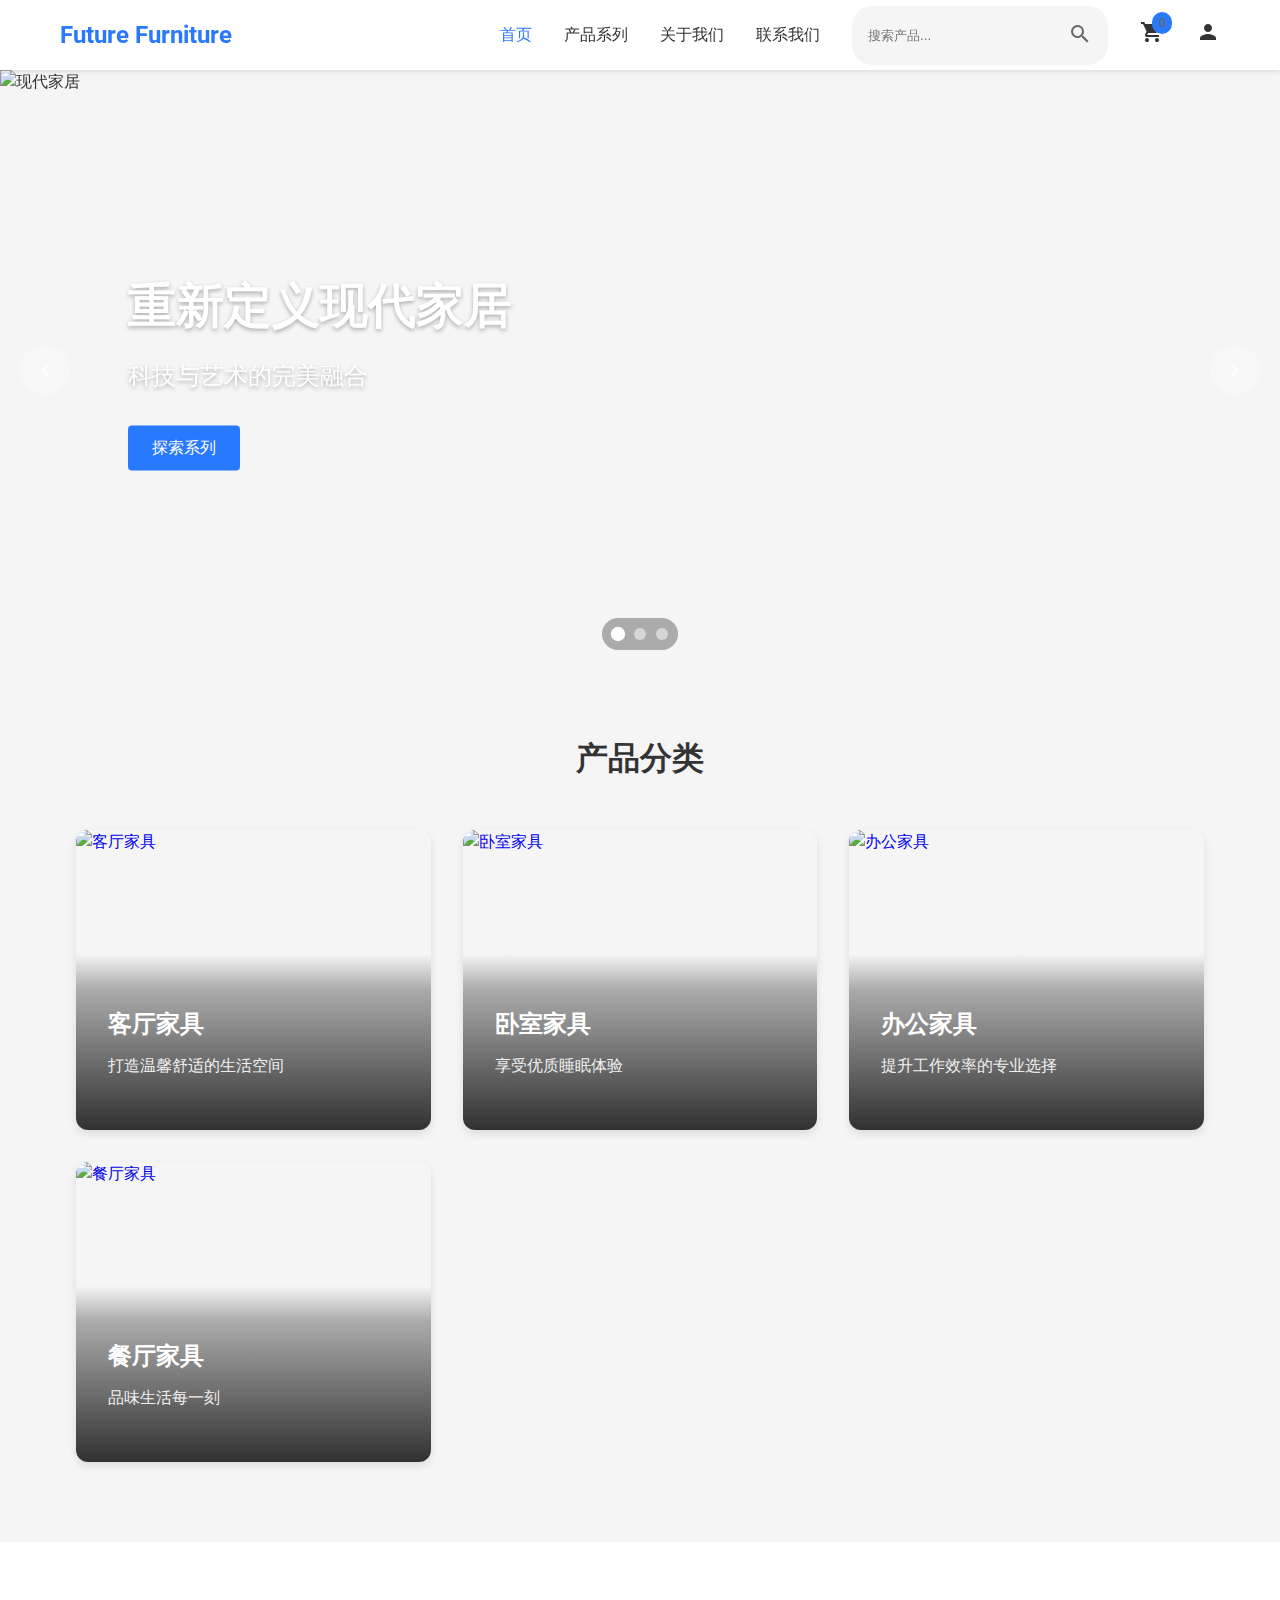
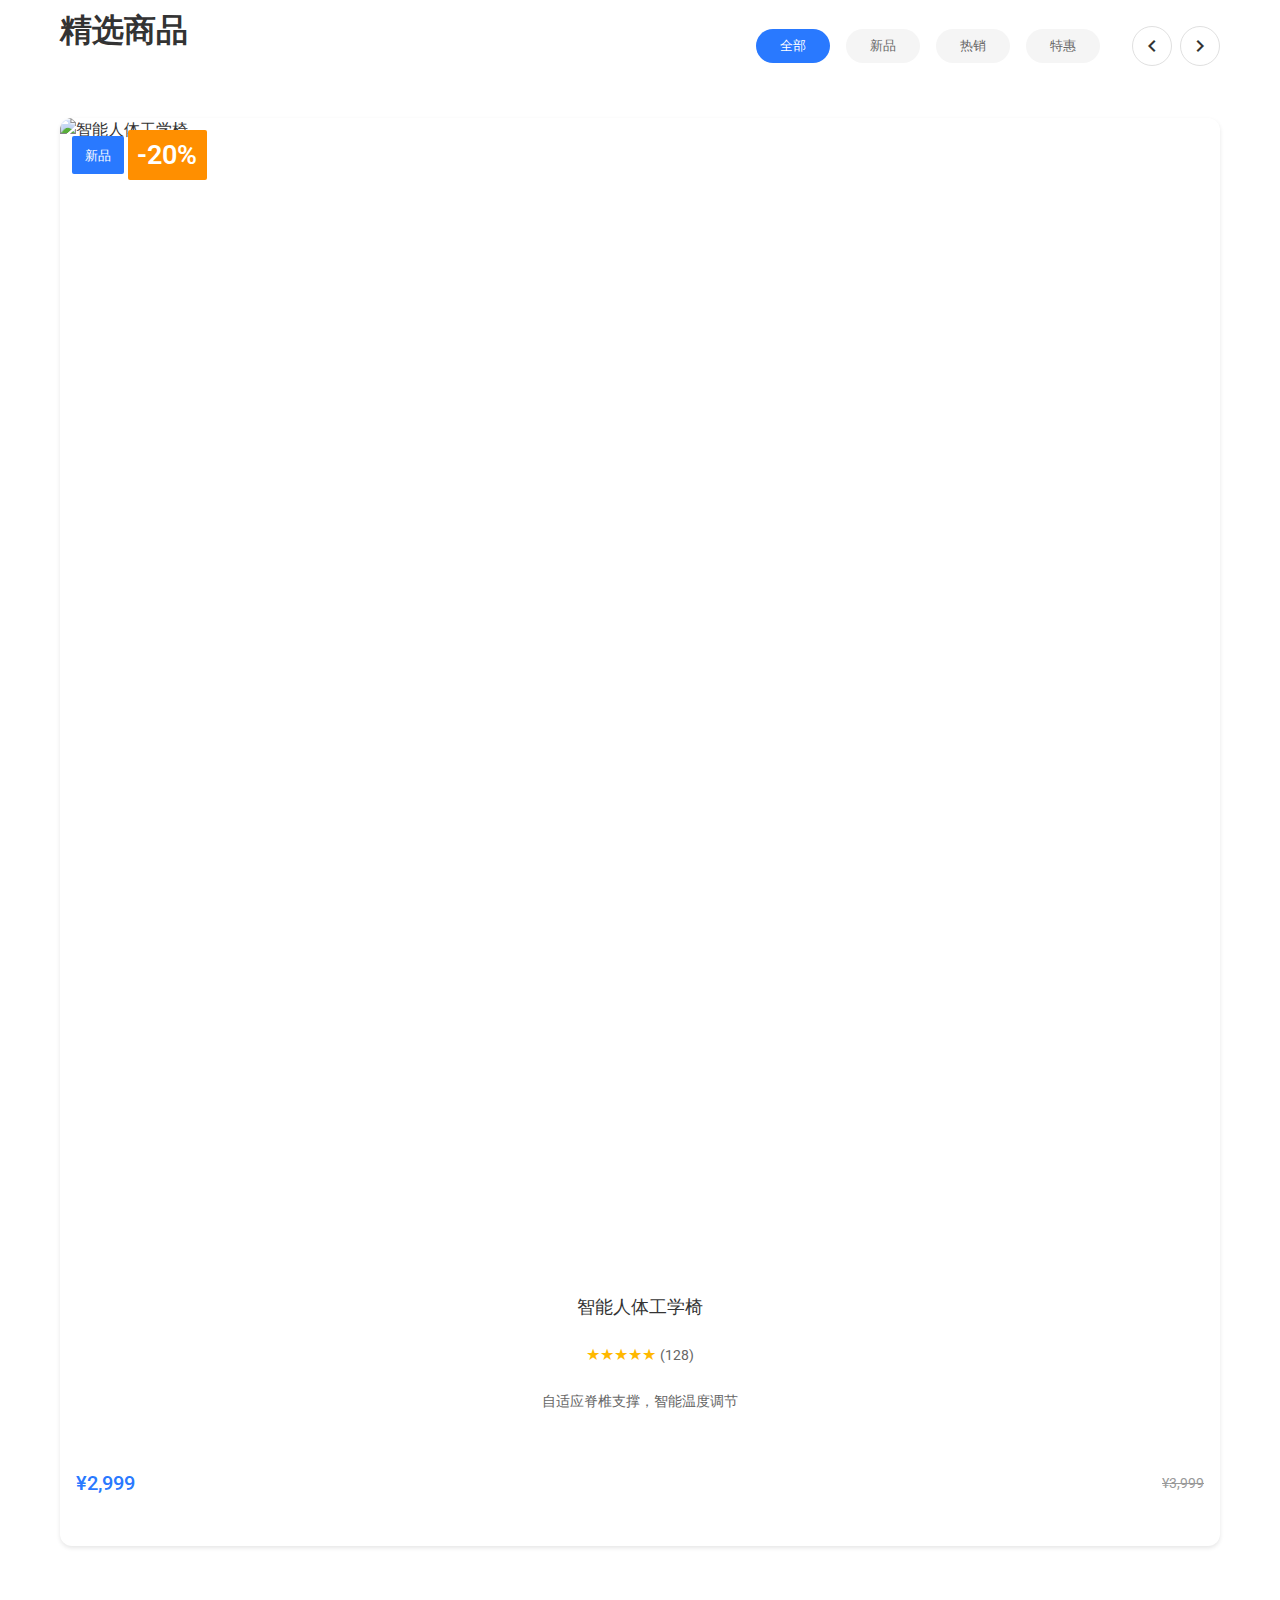
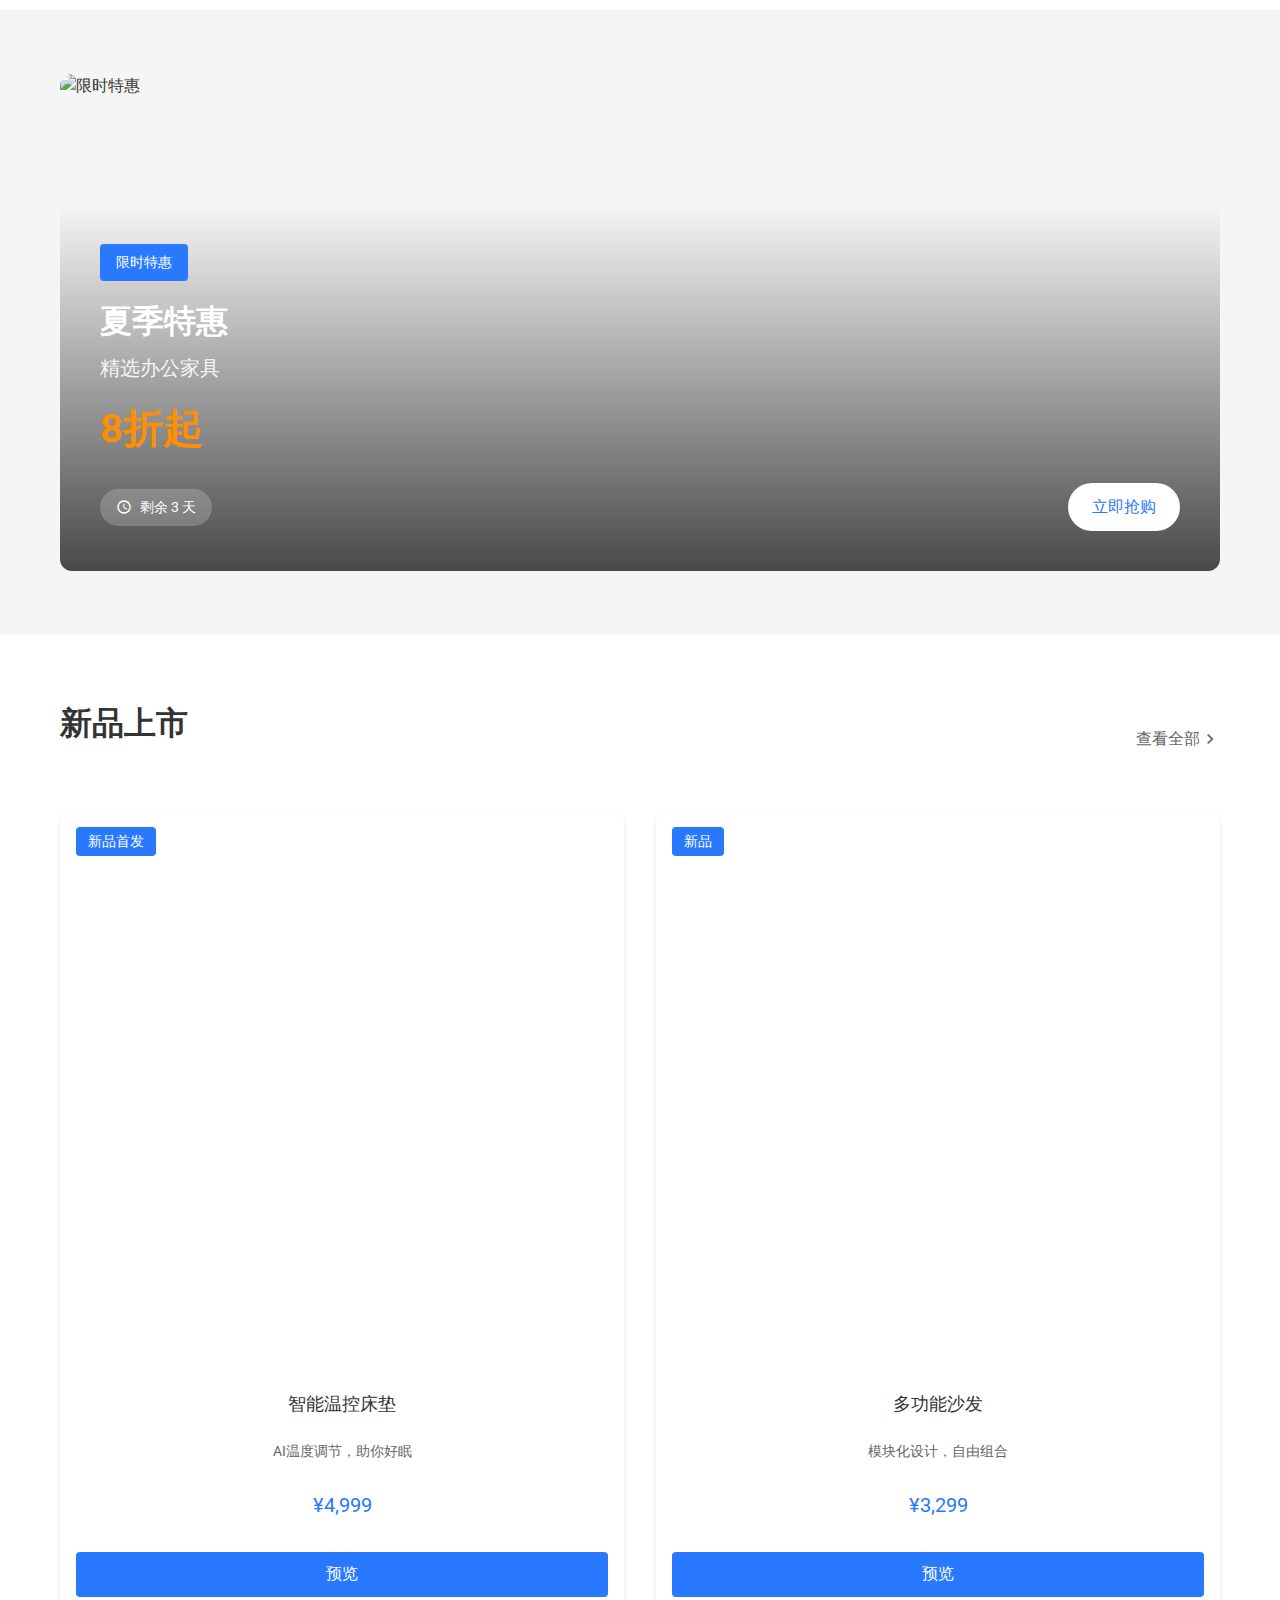
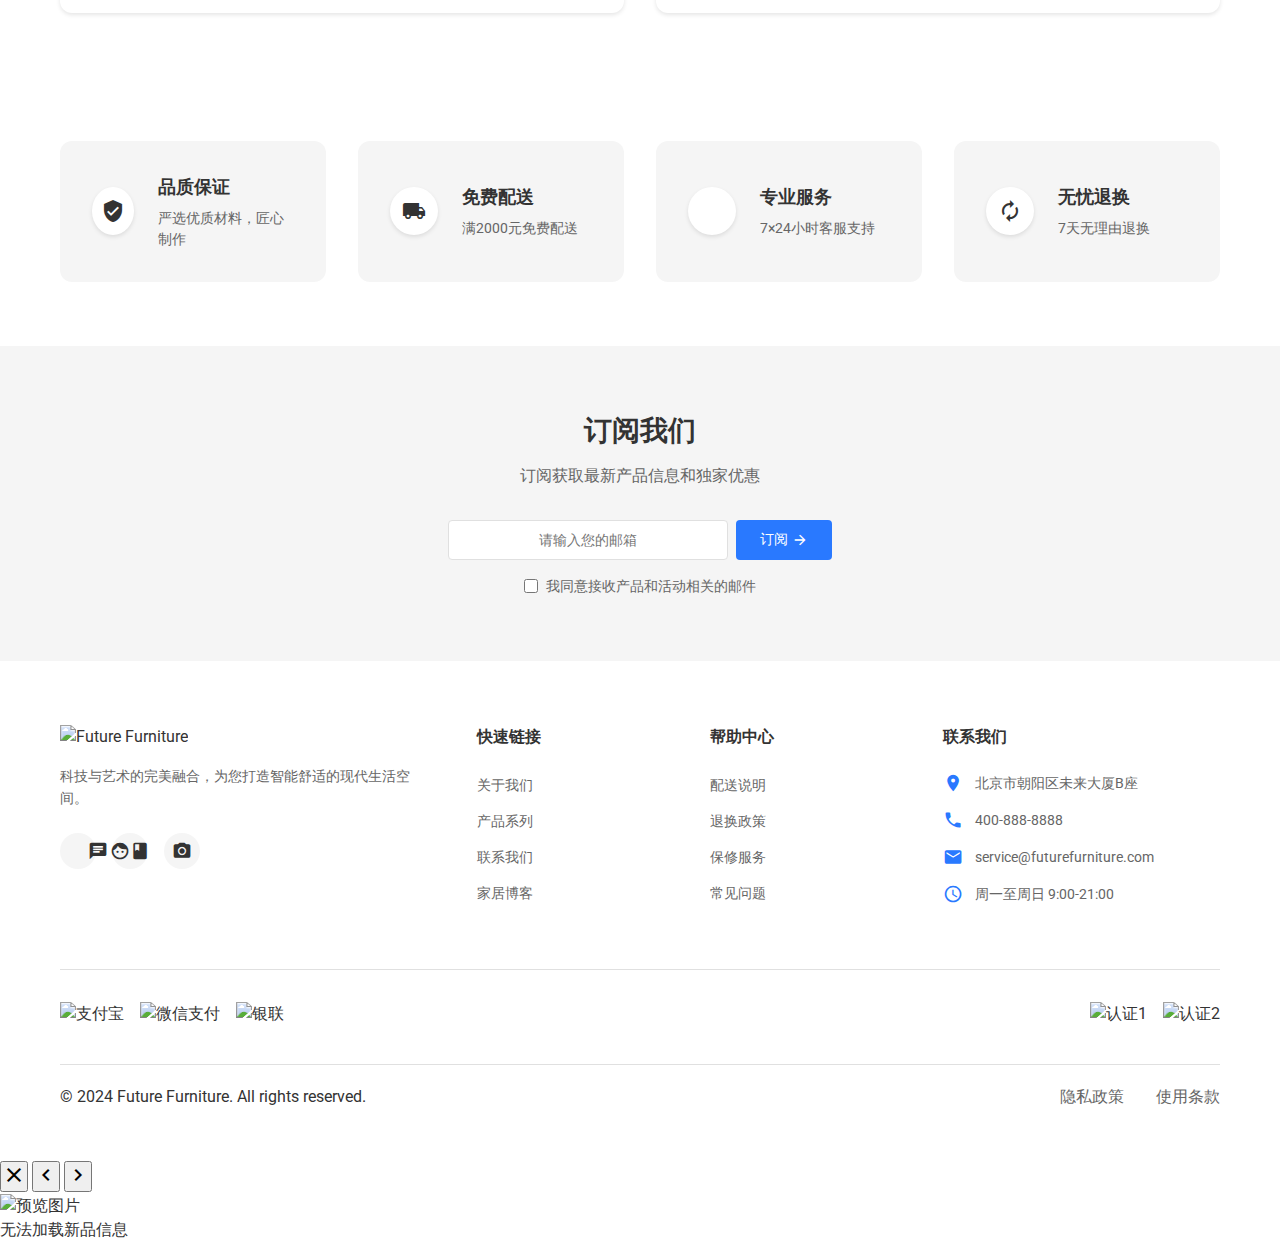
==== commit fccb6703: "Add files via upload" ====
--- a/index.html
+++ b/index.html
@@ -3,7 +3,7 @@
 <head>
     <meta charset="UTF-8">
     <meta name="viewport" content="width=device-width, initial-scale=1.0">
-    <title>Future Furniture - 现代生活的选择</title>
+    <title>首页 - Future Furniture</title>
     <link rel="stylesheet" href="styles.css">
     <link href="https://fonts.googleapis.com/css2?family=Roboto:wght@300;400;500;700&family=Montserrat:wght@400;500;600&display=swap" rel="stylesheet">
     <link href="https://fonts.googleapis.com/icon?family=Material+Icons" rel="stylesheet">
--- a/styles.css
+++ b/styles.css
@@ -53,7 +53,7 @@
     top: 0;
     left: 0;
     right: 0;
-    height: 70px; /* 添加固定高度 */
+    height: 70px;
     background: var(--bg-primary);
     box-shadow: var(--shadow-sm);
     z-index: 1000;
@@ -201,18 +201,28 @@
     padding: 0.5rem;
 }
 
+@media (max-width: 768px) {
+    .nav-links {
+        display: none; /* 隐藏桌面导航 */
+    }
+
+    .mobile-menu-btn {
+        display: block; /* 显示移动端菜单按钮 */
+    }
+}
+
 /* 轮播图样式 */
 .hero-slider {
     position: relative;
     height: 600px;
-    margin-top: 70px; /* 导航栏高度 */
+    margin-top: 70px;
     overflow: hidden;
-    background: var(--bg-secondary); /* 添加背景色，防止图片加载时的闪烁 */
+    background: var(--bg-secondary);
 }
 
 .slider-container {
     height: 100%;
-    touch-action: pan-y pinch-zoom; /* 优化触摸体验 */
+    touch-action: pan-y pinch-zoom;
 }
 
 .slide {
@@ -222,7 +232,7 @@
     width: 100%;
     height: 100%;
     opacity: 0;
-    visibility: hidden; /* 添加可见性控制 */
+    visibility: hidden;
     transition: opacity 0.5s cubic-bezier(0.4, 0, 0.2, 1),
                 visibility 0.5s cubic-bezier(0.4, 0, 0.2, 1);
     will-change: opacity, visibility;
@@ -238,7 +248,7 @@
     width: 100%;
     height: 100%;
     object-fit: cover;
-    user-select: none; /* 防止图片被选中 */
+    user-select: none;
 }
 
 .slide-content {
@@ -249,7 +259,7 @@
     color: white;
     text-shadow: 0 2px 4px rgba(0,0,0,0.3);
     max-width: 600px;
-    z-index: 1; /* 确保内容在图片上层 */
+    z-index: 1;
 }
 
 .slide-title {
@@ -290,7 +300,7 @@
     align-items: center;
     justify-content: center;
     transition: all 0.3s ease;
-    backdrop-filter: blur(4px); /* 添加毛玻璃效果 */
+    backdrop-filter: blur(4px);
     -webkit-backdrop-filter: blur(4px);
 }
 
@@ -319,7 +329,7 @@
     display: flex;
     gap: 10px;
     padding: 10px;
-    background: rgba(0,0,0,0.3); /* 添加背景色 */
+    background: rgba(0,0,0,0.3);
     border-radius: 20px;
     backdrop-filter: blur(4px);
     -webkit-backdrop-filter: blur(4px);
@@ -379,6 +389,14 @@
     .slider-btn {
         width: 40px;
         height: 40px;
+    }
+
+    .nav-links {
+        display: none; /* 隐藏桌面导航 */
+    }
+
+    .mobile-menu-btn {
+        display: block; /* 显示移动端菜单按钮 */
     }
 }
 
@@ -802,7 +820,7 @@
     font-size: 0.875rem;
 }
 
-/* 订阅区域样式 */
+/* 订阅区样式 */
 .newsletter {
     padding: 4rem 0;
     background: var(--bg-secondary);
@@ -848,13 +866,13 @@
 }
 
 .input-group input {
-    width: 280px;  /* 定宽度 */
+    width: 280px;  /* 度 */
     height: 40px;
     padding: 0 1rem;
     border: 1px solid var(--border-color);
     border-radius: 4px;
     font-size: 0.875rem;
-    text-align: center;  /* 输入框文字居中 */
+    text-align: center;  /* 输入文字居中 */
 }
 
 .input-group button {
@@ -1571,7 +1589,7 @@
     }
 }
 
-/* 用户中心页面样 */
+/* 用户中心页面样式 */
 .user-center {
     padding-top: 70px;
     background: var(--bg-secondary);
@@ -2703,7 +2721,7 @@
         color: var(--error-color);
     }
 
-    /* 响应式调 */
+    /* 响应式调整 */
     @media (max-width: 768px) {
         .form-row {
             grid-template-columns: 1fr;
@@ -2996,7 +3014,7 @@
         color: white;
     }
 
-    /* 空购物车状 */
+    /* 空购物车状态 */
     .empty-cart {
         text-align: center;
         padding: 4rem 2rem;
@@ -3580,69 +3598,36 @@
         height: fit-content;
     }
 
+    /* 筛选器卡片布局 */
     .filter-section {
         background: white;
         border-radius: 12px;
-        padding: 1.5rem;
+        padding: 1.2rem; /* 减小内边距 */
         margin-bottom: 1rem;
         box-shadow: var(--shadow-sm);
     }
 
     .filter-section h3 {
-        margin-bottom: 1rem;
+        margin-bottom: 0.8rem; /* 减小标题下方间距 */
         color: var(--text-primary);
-        font-size: 1rem;
-    }
-
-    /* 价格范围滑块 */
+        font-size: 0.95rem; /* 稍微减小标题字体 */
+    }
+
+    /* 价格范围容器 */
     .price-range {
-        margin-bottom: 1rem;
-    }
-
-    .range-slider {
-        position: relative;
-        height: 4px;
-        background: var(--border-color);
-        border-radius: 2px;
-        margin: 2rem 0.5rem 1rem;
-    }
-
-    .range-fill {
-        position: absolute;
-        height: 100%;
-        background: var(--primary-color);
-    }
-
-    .range-handle {
-        width: 16px;
-        height: 16px;
-        background: white;
-        border: 2px solid var(--primary-color);
-        border-radius: 50%;
-        position: absolute;
-        top: 50%;
-        transform: translate(-50%, -50%);
-        cursor: pointer;
-    }
-
-    .price-inputs {
-        display: flex;
-        gap: 1rem;
-        align-items: center;
-    }
-
-    .price-input {
-        width: 100px;
-        padding: 0.5rem;
-        border: 1px solid var(--border-color);
-        border-radius: 4px;
-        text-align: center;
-    }
-
-    /* 分类过滤器 */
-    .category-filters {
-        display: grid;
-        gap: 0.5rem;
+        display: flex;
+        flex-direction: column;
+        gap: 0.8rem; /* 减小组件之间的间距 */
+    }
+
+    /* 滑块容器 */
+    .range-slider-wrapper {
+        padding: 0.5rem 0.5rem; /* 减小滑块区域的内边距 */
+    }
+
+    /* 输入框组样式维持不变 */
+    .price-inputs-wrapper {
+        margin-top: 8px; /* 减小顶部间距 */
     }
 
     .filter-option {
@@ -3779,6 +3764,7 @@
         align-items: center;
         gap: 0.5rem;
         margin-top: 2rem;
+        padding: 1rem 0;
     }
 
     .page-btn {
@@ -4441,7 +4427,7 @@
         .categories-page {
             padding-top: 70px;
             background: var(--bg-secondary);
-            min-height: 100vh;
+            min-height: 82vh;
         }
 
         /* 分类导航 */
@@ -4477,28 +4463,40 @@
         /* 分类筛选器 */
         .category-filters {
             display: flex;
-            flex-wrap: nowrap;
-            overflow-x: auto;
+            flex-wrap: wrap; /* 允许换行 */
+            align-items: center;
             gap: 1rem;
             padding: 1rem 0;
+            margin-top: 1rem; /* 与面包屑之间的间距 */
+            margin-bottom: 2rem; /* 与其他内容之间的间距 */
+            overflow-x: auto; /* 在移动端可以横向滚动 */
         }
 
         .filter-tag {
             padding: 0.5rem 1.5rem;
-            background: white;
-            border: 1px solid var(--border-color);
+            border: none;
             border-radius: 20px;
+            background: var(--bg-secondary);
             color: var(--text-secondary);
             cursor: pointer;
-            white-space: nowrap;
             transition: all 0.3s ease;
-        }
-
-        .filter-tag:hover,
+            white-space: nowrap; /* 防止文字换行 */
+        }
+
+        .filter-tag:hover {
+            background: var(--bg-tertiary);
+        }
+
         .filter-tag.active {
             background: var(--primary-color);
             color: white;
-            border-color: var(--primary-color);
+        }
+
+        /* 响应式调整 */
+        @media (max-width: 768px) {
+            .category-filters {
+                justify-content: flex-start; /* 确保在小屏幕上左对齐 */
+            }
         }
 
         /* 分类内容区 */
@@ -4769,784 +4767,785 @@
         /* 订单详情页面样式 */
         .order-detail-page {
             padding-top: 70px;
-            background: var(--bg-secondary);
-            min-height: 100vh;
-        }
-
-        .order-container {
-            padding: 2rem 0;
-        }
-
-        /* 订单态追踪 */
-        .order-status-tracker {
-            background: white;
-            border-radius: 12px;
-            padding: 2rem;
-            margin-bottom: 2rem;
-            box-shadow: var(--shadow-sm);
-        }
-
+        background: var(--bg-secondary);
+        min-height: 100vh;
+    }
+
+    .order-container {
+        padding: 2rem 0;
+    }
+
+    /* 订单态追踪 */
+    .order-status-tracker {
+        background: white;
+        border-radius: 12px;
+        padding: 2rem;
+        margin-bottom: 2rem;
+        box-shadow: var(--shadow-sm);
+    }
+
+    .status-steps {
+        display: flex;
+        justify-content: space-between;
+        position: relative;
+        margin: 2rem 0;
+    }
+
+    .status-steps::before {
+        content: '';
+        position: absolute;
+        top: 24px;
+        left: 0;
+        right: 0;
+        height: 2px;
+        background: var(--border-color);
+        z-index: 1;
+    }
+
+    .status-step {
+        position: relative;
+        z-index: 2;
+        text-align: center;
+        flex: 1;
+    }
+
+    .step-icon {
+        width: 50px;
+        height: 50px;
+        background: white;
+        border: 2px solid var(--border-color);
+        border-radius: 50%;
+        display: flex;
+        align-items: center;
+        justify-content: center;
+        margin: 0 auto 1rem;
+        color: var(--text-secondary);
+    }
+
+    .step-info {
+        max-width: 120px;
+        margin: 0 auto;
+    }
+
+    .step-info h3 {
+        font-size: 0.875rem;
+        margin-bottom: 0.25rem;
+        color: var(--text-secondary);
+    }
+
+    .step-info time {
+        font-size: 0.75rem;
+        color: var(--text-tertiary);
+    }
+
+    .status-step.completed .step-icon {
+        background: var(--success-color);
+        border-color: var(--success-color);
+        color: white;
+    }
+
+    .status-step.active .step-icon {
+        background: var(--primary-color);
+        border-color: var(--primary-color);
+        color: white;
+    }
+
+    .status-step.completed ~ .status-step::before {
+        background: var(--success-color);
+    }
+
+    /* 订单信息 */
+    .order-info {
+        display: grid;
+        gap: 2rem;
+    }
+
+    .info-section {
+        background: white;
+        border-radius: 12px;
+        padding: 2rem;
+        box-shadow: var(--shadow-sm);
+    }
+
+    .info-section h2 {
+        margin-bottom: 1.5rem;
+        color: var(--text-primary);
+        font-size: 1.25rem;
+    }
+
+    .info-grid {
+        display: grid;
+        grid-template-columns: repeat(auto-fit, minmax(200px, 1fr));
+        gap: 2rem;
+    }
+
+    .info-item {
+        display: grid;
+        gap: 0.5rem;
+    }
+
+    .info-item label {
+        color: var(--text-secondary);
+        font-size: 0.875rem;
+    }
+
+    .info-item span {
+        color: var(--text-primary);
+        font-weight: 500;
+    }
+
+    /* 收货信息 */
+    .delivery-info {
+        display: grid;
+        gap: 0.75rem;
+    }
+
+    .delivery-info p {
+        color: var(--text-secondary);
+    }
+
+    .delivery-info strong {
+        color: var(--text-primary);
+    }
+
+    /* 商品清单 */
+    .order-items {
+        display: grid;
+        gap: 1rem;
+    }
+
+    .order-item {
+        display: grid;
+        grid-template-columns: auto 1fr auto;
+        gap: 1.5rem;
+        padding: 1.5rem;
+        background: var(--bg-secondary);
+        border-radius: 8px;
+        align-items: center;
+    }
+
+    .order-item img {
+        width: 80px;
+        height: 80px;
+        object-fit: cover;
+        border-radius: 8px;
+    }
+
+    .item-info h3 {
+        margin-bottom: 0.5rem;
+        color: var(--text-primary);
+    }
+
+    .item-spec {
+        color: var(--text-secondary);
+        font-size: 0.875rem;
+    }
+
+    .item-price {
+        text-align: right;
+    }
+
+    .item-actions {
+        display: flex;
+        gap: 1rem;
+        margin-top: 1rem;
+    }
+
+    /* 订单金额 */
+    .order-amount {
+        display: grid;
+        gap: 0.75rem;
+    }
+
+    .amount-item {
+        display: flex;
+        justify-content: space-between;
+        color: var(--text-secondary);
+    }
+
+    .amount-item.total {
+        padding-top: 0.75rem;
+        border-top: 1px solid var(--border-color);
+        color: var(--text-primary);
+        font-weight: 500;
+    }
+
+    /* 订单操作 */
+    .order-actions {
+        display: flex;
+        justify-content: flex-end;
+        gap: 1rem;
+        margin-top: 2rem;
+    }
+
+    .btn-secondary,
+    .btn-primary {
+        padding: 0.75rem 2rem;
+        border-radius: 8px;
+        font-weight: 500;
+        cursor: pointer;
+        transition: all 0.3s ease;
+    }
+
+    .btn-secondary {
+        background: var(--bg-secondary);
+        color: var(--text-primary);
+        border: none;
+    }
+
+    .btn-primary {
+        background: var(--primary-color);
+        color: white;
+        border: none;
+    }
+
+    .btn-secondary:hover {
+        background: var(--border-color);
+    }
+
+    .btn-primary:hover {
+        background: var(--secondary-color);
+    }
+
+    /* 响应式调整 */
+    @media (max-width: 768px) {
         .status-steps {
-            display: flex;
-            justify-content: space-between;
-            position: relative;
-            margin: 2rem 0;
+            flex-direction: column;
+            gap: 2rem;
         }
 
         .status-steps::before {
-            content: '';
-            position: absolute;
-            top: 24px;
-            left: 0;
-            right: 0;
-            height: 2px;
-            background: var(--border-color);
-            z-index: 1;
+            top: 0;
+            bottom: 0;
+            left: 24px;
+            right: auto;
+            width: 2px;
+            height: auto;
         }
 
         .status-step {
-            position: relative;
-            z-index: 2;
-            text-align: center;
-            flex: 1;
-        }
-
-        .step-icon {
-            width: 50px;
-            height: 50px;
-            background: white;
-            border: 2px solid var(--border-color);
-            border-radius: 50%;
+            text-align: left;
             display: flex;
             align-items: center;
-            justify-content: center;
-            margin: 0 auto 1rem;
-            color: var(--text-secondary);
+            gap: 1rem;
+        }
+
+        .step-icon {
+            margin: 0;
         }
 
         .step-info {
-            max-width: 120px;
-            margin: 0 auto;
-        }
-
-        .step-info h3 {
-            font-size: 0.875rem;
-            margin-bottom: 0.25rem;
-            color: var(--text-secondary);
-        }
-
-        .step-info time {
-            font-size: 0.75rem;
-            color: var(--text-tertiary);
-        }
-
-        .status-step.completed .step-icon {
-            background: var(--success-color);
-            border-color: var(--success-color);
-            color: white;
-        }
-
-        .status-step.active .step-icon {
-            background: var(--primary-color);
-            border-color: var(--primary-color);
-            color: white;
-        }
-
-        .status-step.completed ~ .status-step::before {
-            background: var(--success-color);
-        }
-
-        /* 订单信息 */
-        .order-info {
-            display: grid;
-            gap: 2rem;
-        }
-
-        .info-section {
-            background: white;
-            border-radius: 12px;
-            padding: 2rem;
-            box-shadow: var(--shadow-sm);
-        }
-
-        .info-section h2 {
-            margin-bottom: 1.5rem;
-            color: var(--text-primary);
-            font-size: 1.25rem;
-        }
-
-        .info-grid {
-            display: grid;
-            grid-template-columns: repeat(auto-fit, minmax(200px, 1fr));
-            gap: 2rem;
-        }
-
-        .info-item {
-            display: grid;
-            gap: 0.5rem;
-        }
-
-        .info-item label {
-            color: var(--text-secondary);
-            font-size: 0.875rem;
-        }
-
-        .info-item span {
-            color: var(--text-primary);
-            font-weight: 500;
-        }
-
-        /* 收货信息 */
-        .delivery-info {
-            display: grid;
-            gap: 0.75rem;
-        }
-
-        .delivery-info p {
-            color: var(--text-secondary);
-        }
-
-        .delivery-info strong {
-            color: var(--text-primary);
-        }
-
-        /* 商品清单 */
-        .order-items {
-            display: grid;
-            gap: 1rem;
+            margin: 0;
+            max-width: none;
         }
 
         .order-item {
-            display: grid;
-            grid-template-columns: auto 1fr auto;
-            gap: 1.5rem;
-            padding: 1.5rem;
-            background: var(--bg-secondary);
-            border-radius: 8px;
-            align-items: center;
-        }
-
-        .order-item img {
-            width: 80px;
-            height: 80px;
-            object-fit: cover;
-            border-radius: 8px;
-        }
-
-        .item-info h3 {
-            margin-bottom: 0.5rem;
-            color: var(--text-primary);
-        }
-
-        .item-spec {
-            color: var(--text-secondary);
-            font-size: 0.875rem;
+            grid-template-columns: auto 1fr;
         }
 
         .item-price {
-            text-align: right;
-        }
-
-        .item-actions {
-            display: flex;
-            gap: 1rem;
-            margin-top: 1rem;
-        }
-
-        /* 订单金额 */
-        .order-amount {
-            display: grid;
-            gap: 0.75rem;
-        }
-
-        .amount-item {
-            display: flex;
-            justify-content: space-between;
-            color: var(--text-secondary);
-        }
-
-        .amount-item.total {
-            padding-top: 0.75rem;
-            border-top: 1px solid var(--border-color);
-            color: var(--text-primary);
-            font-weight: 500;
-        }
-
-        /* 订单操作 */
+            grid-column: 1 / -1;
+            text-align: left;
+        }
+
         .order-actions {
-            display: flex;
-            justify-content: flex-end;
-            gap: 1rem;
-            margin-top: 2rem;
+            flex-direction: column;
         }
 
         .btn-secondary,
         .btn-primary {
-            padding: 0.75rem 2rem;
-            border-radius: 8px;
-            font-weight: 500;
-            cursor: pointer;
-            transition: all 0.3s ease;
-        }
-
-        .btn-secondary {
-            background: var(--bg-secondary);
-            color: var(--text-primary);
-            border: none;
-        }
-
-        .btn-primary {
-            background: var(--primary-color);
-            color: white;
-            border: none;
-        }
-
-        .btn-secondary:hover {
-            background: var(--border-color);
-        }
-
-        .btn-primary:hover {
-            background: var(--secondary-color);
-        }
-
-        /* 响应式调整 */
-        @media (max-width: 768px) {
-            .status-steps {
-                flex-direction: column;
-                gap: 2rem;
-            }
-
-            .status-steps::before {
-                top: 0;
-                bottom: 0;
-                left: 24px;
-                right: auto;
-                width: 2px;
-                height: auto;
-            }
-
-            .status-step {
-                text-align: left;
-                display: flex;
-                align-items: center;
-                gap: 1rem;
-            }
-
-            .step-icon {
-                margin: 0;
-            }
-
-            .step-info {
-                margin: 0;
-                max-width: none;
-            }
-
-            .order-item {
-                grid-template-columns: auto 1fr;
-            }
-
-            .item-price {
-                grid-column: 1 / -1;
-                text-align: left;
-            }
-
-            .order-actions {
-                flex-direction: column;
-            }
-
-            .btn-secondary,
-            .btn-primary {
-                width: 100%;
-                text-align: center;
-            }
-        }
-
-        /* 移动端菜单样式 */
-        .mobile-menu {
-            position: fixed;
-            top: 0;
-            right: -100%;
-            width: 80%;
-            max-width: 400px;
-            height: 100vh;
-            background: var(--bg-primary);
-            box-shadow: var(--shadow-lg);
-            z-index: 2000;
-            transition: right 0.3s ease;
-            display: flex;
-            flex-direction: column;
-        }
-
-        .mobile-menu.active {
-            right: 0;
-        }
-
-        .mobile-menu-header {
-            display: flex;
-            justify-content: space-between;
-            align-items: center;
-            padding: 1rem;
-            border-bottom: 1px solid var(--border-color);
-        }
-
-        .close-menu {
-            background: none;
-            border: none;
-            color: var(--text-secondary);
-            cursor: pointer;
-            padding: 0.5rem;
-        }
-
-        .mobile-search {
-            padding: 1rem;
-            border-bottom: 1px solid var(--border-color);
-            display: flex;
-            gap: 0.5rem;
-        }
-
-        .mobile-search input {
-            flex: 1;
-            padding: 0.75rem;
-            border: 1px solid var(--border-color);
-            border-radius: 8px;
-            outline: none;
-        }
-
-        .mobile-nav {
-            flex: 1;
-            padding: 1rem;
-            display: flex;
-            flex-direction: column;
-            gap: 1rem;
-        }
-
-        .mobile-nav a {
-            color: var(--text-primary);
-            text-decoration: none;
-            padding: 0.75rem;
-            border-radius: 8px;
-            transition: background-color 0.3s ease;
-        }
-
-        .mobile-nav a:hover,
-        .mobile-nav a.active {
-            background: var(--bg-secondary);
-        }
-
-        .mobile-dropdown {
-            position: relative;
-        }
-
-        .mobile-dropdown .dropdown-toggle {
-            display: flex;
-            justify-content: space-between;
-            align-items: center;
-            padding: 0.75rem;
-            cursor: pointer;
-            border-radius: 8px;
-        }
-
-        .mobile-dropdown .dropdown-menu {
-            position: static;
-            opacity: 1;
-            visibility: visible;
-            transform: none;
-            box-shadow: none;
-            padding-left: 1rem;
-            display: none;
-        }
-
-        .mobile-dropdown.active .dropdown-menu {
-            display: block;
-        }
-
-        .mobile-user-actions {
-            padding: 1rem;
-            border-top: 1px solid var(--border-color);
-            display: flex;
-            gap: 1rem;
-        }
-
-        .mobile-user-actions .btn {
-            flex: 1;
+            width: 100%;
             text-align: center;
         }
-
-        /* 遮罩层 */
-        .mobile-menu-overlay {
-            position: fixed;
-            top: 0;
-            left: 0;
-            width: 100%;
-            height: 100%;
-            background: rgba(0, 0, 0, 0.5);
-            z-index: 1999;
-            opacity: 0;
-            visibility: hidden;
-            transition: all 0.3s ease;
-        }
-
-        .mobile-menu-overlay.active {
-            opacity: 1;
-            visibility: visible;
-        }
-
-        /* 产品信息样式优化 */
-        .product-info {
-            padding: 1.5rem;
-            display: flex;
-            flex-direction: column;
-            gap: 1rem;
-        }
-
-        .product-header {
-            display: flex;
-            flex-direction: column;
-            gap: 0.5rem;
-        }
-
-        .product-name {
-            font-size: 1.125rem;
-            font-weight: 500;
-            color: var(--text-primary);
-            line-height: 1.4;
-            /* 超出两行显示省略号 */
-            display: -webkit-box;
-            -webkit-line-clamp: 2;
-            -webkit-box-orient: vertical;
-            overflow: hidden;
-        }
-
-        .product-rating {
-            display: flex;
-            align-items: center;
-            justify-content: center;
-            gap: 0.25rem;
-            margin-bottom: 0.5rem;
-        }
-
-        .stars {
-            display: flex;
-            color: #FFB800;
-        }
-
-        .stars .material-icons {
-            font-size: 1rem;
-        }
-
-        .rating-count {
-            color: var(--text-secondary);
-            font-size: 0.875rem;
-        }
-
-        .product-content {
-            display: flex;
-            flex-direction: column;
-            gap: 0.75rem;
-        }
-
-        .product-description {
-            color: var(--text-secondary);
-            font-size: 0.875rem;
-            line-height: 1.5;
-            /* 超出一行显示省略号 */
-            white-space: nowrap;
-            overflow: hidden;
-            text-overflow: ellipsis;
-        }
-
-        .product-price {
-            display: flex;
-            justify-content: space-between;
-            align-items: center;
-        }
-
-        .price-info {
-            display: flex;
-            align-items: baseline;
-            gap: 0.5rem;
-        }
-
-        .current-price {
-            font-size: 1.25rem;
-            font-weight: 500;
-            color: var(--primary-color);
-        }
-
-        .original-price {
-            color: var(--text-tertiary);
-            text-decoration: line-through;
-            font-size: 0.875rem;
-        }
-
-        /* 促销活动区样式 */
-        .promotions {
-            padding: 4rem 0;
-            background: var(--bg-secondary);
-        }
-
-        .promotion-grid {
-            display: grid;
-            grid-template-columns: repeat(2, 1fr);
-            gap: 2rem;
-        }
-
-        .promotion-card {
-            position: relative;
-            border-radius: 12px;
-            overflow: hidden;
-            aspect-ratio: 16/9;
-        }
-
-        .promotion-card.large {
-            grid-column: span 2;
-            aspect-ratio: 21/9;
-        }
-
-        .promotion-card img {
-            width: 100%;
-            height: 100%;
-            object-fit: cover;
-            transition: transform 0.5s ease;
-        }
-
-        .promotion-content {
-            position: absolute;
-            bottom: 0;
-            left: 0;
-            right: 0;
-            padding: 2.5rem;
-            background: linear-gradient(transparent, rgba(0,0,0,0.7));
-            color: white;
-        }
-
-        .promo-tag {
-            display: inline-block;
-            padding: 0.5rem 1rem;
-            background: var(--primary-color);
-            border-radius: 4px;
-            font-size: 0.875rem;
-            margin-bottom: 1rem;
-        }
-
-        .promo-title {
-            font-size: 2rem;
-            font-weight: 600;
-            margin-bottom: 0.5rem;
-        }
-
-        .promo-desc {
-            font-size: 1.25rem;
-            opacity: 0.9;
-            margin-bottom: 0.5rem;
-        }
-
-        .promo-price {
-            margin: 1rem 0;
-        }
-
-        .discount {
-            font-size: 2.5rem;
-            font-weight: 600;
-            color: var(--accent-color);
-        }
-
-        .promo-footer {
-            display: flex;
-            align-items: center;
-            justify-content: space-between;
-            margin-top: 1.5rem;
-        }
-
-        .time-left {
-            display: flex;
-            align-items: center;
-            gap: 0.5rem;
-            background: rgba(255,255,255,0.2);
-            padding: 0.5rem 1rem;
-            border-radius: 20px;
-            font-size: 0.875rem;
-        }
-
-        .time-left .material-icons {
-            font-size: 1rem;
-        }
-
-        .promo-btn {
-            display: inline-flex;
-            align-items: center;
-            padding: 0.75rem 1.5rem;
-            background: white;
-            color: var(--primary-color);
-            text-decoration: none;
-            border-radius: 25px;
-            font-weight: 500;
-            transition: all 0.3s ease;
-        }
-
-        .promo-btn:hover {
-            transform: translateY(-2px);
-            box-shadow: 0 4px 12px rgba(0,0,0,0.1);
-        }
-
-        /* 新品上市区域样式 */
-        .new-arrivals {
-            padding: 4rem 0;
-        }
-
-        .section-header {
-            display: flex;
-            justify-content: space-between;
-            align-items: center;
-            margin-bottom: 2rem;
-        }
-
-        .view-all {
-            display: flex;
-            align-items: center;
-            color: var(--text-secondary);
-            text-decoration: none;
-        }
-
-        .view-all .material-icons {
-            font-size: 20px;
-        }
-
-        .new-products-grid {
-            display: grid;
-            grid-template-columns: repeat(2, 1fr);
-            gap: 2rem;
-        }
-
-        .new-product-card {
-            background: white;
-            border-radius: 12px;
-            overflow: hidden;
-            box-shadow: var(--shadow-sm);
-        }
-
-        .product-image {
-            position: relative;
-            aspect-ratio: 1;
-        }
-
-        .product-image img {
-            width: 100%;
-            height: 100%;
-            object-fit: cover;
-        }
-
-        .product-tag {
-            position: absolute;
-            top: 1rem;
-            left: 1rem;
-            padding: 0.25rem 0.75rem;
-            background: var(--primary-color);
-            color: white;
-            border-radius: 4px;
-            font-size: 0.875rem;
-        }
-
-        .product-info {
-            padding: 1rem;
-            text-align: center;
-        }
-
-        .product-name {
-            font-size: 1.125rem;
-            margin-bottom: 0.5rem;
-            color: var(--text-primary);
-        }
-
-        .product-desc {
-            color: var(--text-secondary);
-            font-size: 0.875rem;
-            margin-bottom: 0.75rem;
-        }
-
-        .price {
-            font-size: 1.25rem;
-            color: var(--primary-color);
-            margin-bottom: 1rem;
-        }
-
-        .btn {
-            padding: 0.5rem 2rem;
-            border: none;
-            border-radius: 4px;
-            cursor: pointer;
-        }
-
-        .btn-primary {
-            background: var(--primary-color);
-            color: white;
-        }
-
-        .new-product-list {
-            display: flex;
-            flex-direction: column;
-            gap: 1rem;
-        }
-
-        .new-product-item {
-            display: grid;
-            grid-template-columns: auto 1fr;
-            gap: 1rem;
-            padding: 1rem;
-            background: white;
-            border-radius: 12px;
-            box-shadow: var(--shadow-sm);
-        }
-
-        .new-product-item img {
-            width: 100px;
-            height: 100px;
-            object-fit: cover;
-            border-radius: 8px;
-        }
-
-        .item-info {
-            display: flex;
-            flex-direction: column;
-            justify-content: center;
-        }
-
-        .item-info h4 {
-            font-size: 1rem;
-            margin-bottom: 0.25rem;
-            color: var(--text-primary);
-        }
-
-        .item-info p {
-            color: var(--text-secondary);
-            font-size: 0.875rem;
-            margin-bottom: 0.5rem;
-        }
-
-        .item-info .price {
-            font-size: 1.125rem;
-            margin-bottom: 0;
-        }
-
-        .footer-section h4 {
-            font-size: 1rem;
-            margin-bottom: 1.5rem;
-        }
-
-        .footer-links {
-            list-style: none;
-            padding: 0;
-        }
-
-        .footer-links li {
-            margin-bottom: 0.75rem;
-        }
-
-        .footer-links a {
-            color: var(--text-secondary);
-            text-decoration: none;
-            font-size: 0.875rem;
-        }
+    }
+
+    /* 移动端菜单样式 */
+    .mobile-menu {
+        position: fixed;
+        top: 0;
+        right: -100%;
+        width: 80%;
+        max-width: 400px;
+        height: 100vh;
+        background: var(--bg-primary);
+        box-shadow: var(--shadow-lg);
+        z-index: 2000;
+        transition: right 0.3s ease;
+        display: flex;
+        flex-direction: column;
+    }
+
+    .mobile-menu.active {
+        right: 0;
+    }
+
+    .mobile-menu-header {
+        display: flex;
+        justify-content: space-between;
+        align-items: center;
+        padding: 1rem;
+        border-bottom: 1px solid var(--border-color);
+    }
+
+    .close-menu {
+        background: none;
+        border: none;
+        color: var(--text-secondary);
+        cursor: pointer;
+        padding: 0.5rem;
+    }
+
+    .mobile-search {
+        padding: 1rem;
+        border-bottom: 1px solid var(--border-color);
+        display: flex;
+        gap: 0.5rem;
+    }
+
+    .mobile-search input {
+        flex: 1;
+        padding: 0.75rem;
+        border: 1px solid var(--border-color);
+        border-radius: 8px;
+        outline: none;
+    }
+
+    .mobile-nav {
+        flex: 1;
+        padding: 1rem;
+        display: flex;
+        flex-direction: column;
+        gap: 1rem;
+    }
+
+    .mobile-nav a {
+        color: var(--text-primary);
+        text-decoration: none;
+        padding: 0.75rem;
+        border-radius: 8px;
+        transition: background-color 0.3s ease;
+    }
+
+    .mobile-nav a:hover,
+    .mobile-nav a.active {
+        background: var(--bg-secondary);
+    }
+
+    .mobile-dropdown {
+        position: relative;
+    }
+
+    .mobile-dropdown .dropdown-toggle {
+        display: flex;
+        justify-content: space-between;
+        align-items: center;
+        padding: 0.75rem;
+        cursor: pointer;
+        border-radius: 8px;
+    }
+
+    .mobile-dropdown .dropdown-menu {
+        position: static;
+        opacity: 1;
+        visibility: visible;
+        transform: none;
+        box-shadow: none;
+        padding-left: 1rem;
+        display: none;
+    }
+
+    .mobile-dropdown.active .dropdown-menu {
+        display: block;
+    }
+
+    .mobile-user-actions {
+        padding: 1rem;
+        border-top: 1px solid var(--border-color);
+        display: flex;
+        gap: 1rem;
+    }
+
+    .mobile-user-actions .btn {
+        flex: 1;
+        text-align: center;
+    }
+
+    /* 遮罩层 */
+    .mobile-menu-overlay {
+        position: fixed;
+        top: 0;
+        left: 0;
+        width: 100%;
+        height: 100%;
+        background: rgba(0, 0, 0, 0.5);
+        z-index: 1999;
+        opacity: 0;
+        visibility: hidden;
+        transition: all 0.3s ease;
+    }
+
+    .mobile-menu-overlay.active {
+        opacity: 1;
+        visibility: visible;
+    }
+
+    /* 产品信息样式优化 */
+    .product-info {
+        padding: 1.5rem;
+        display: flex;
+        flex-direction: column;
+        gap: 1rem;
+    }
+
+    .product-header {
+        display: flex;
+        flex-direction: column;
+        gap: 0.5rem;
+    }
+
+    .product-name {
+        font-size: 1.125rem;
+        font-weight: 500;
+        color: var(--text-primary);
+        line-height: 1.4;
+        /* 超出两行显示省略号 */
+        display: -webkit-box;
+        -webkit-line-clamp: 2;
+        line-clamp: 2;
+        -webkit-box-orient: vertical;
+        overflow: hidden;
+    }
+
+    .product-rating {
+        display: flex;
+        align-items: center;
+        justify-content: center;
+        gap: 0.25rem;
+        margin-bottom: 0.5rem;
+    }
+
+    .stars {
+        display: flex;
+        color: #FFB800;
+    }
+
+    .stars .material-icons {
+        font-size: 1rem;
+    }
+
+    .rating-count {
+        color: var(--text-secondary);
+        font-size: 0.875rem;
+    }
+
+    .product-content {
+        display: flex;
+        flex-direction: column;
+        gap: 0.75rem;
+    }
+
+    .product-description {
+        color: var(--text-secondary);
+        font-size: 0.875rem;
+        line-height: 1.5;
+        /* 超出一行显示省略号 */
+        white-space: nowrap;
+        overflow: hidden;
+        text-overflow: ellipsis;
+    }
+
+    .product-price {
+        display: flex;
+        justify-content: space-between;
+        align-items: center;
+    }
+
+    .price-info {
+        display: flex;
+        align-items: baseline;
+        gap: 0.5rem;
+    }
+
+    .current-price {
+        font-size: 1.25rem;
+        font-weight: 500;
+        color: var(--primary-color);
+    }
+
+    .original-price {
+        color: var(--text-tertiary);
+        text-decoration: line-through;
+        font-size: 0.875rem;
+    }
+
+    /* 促销活动区样式 */
+    .promotions {
+        padding: 4rem 0;
+        background: var(--bg-secondary);
+    }
+
+    .promotion-grid {
+        display: grid;
+        grid-template-columns: repeat(2, 1fr);
+        gap: 2rem;
+    }
+
+    .promotion-card {
+        position: relative;
+        border-radius: 12px;
+        overflow: hidden;
+        aspect-ratio: 16/9;
+    }
+
+    .promotion-card.large {
+        grid-column: span 2;
+        aspect-ratio: 21/9;
+    }
+
+    .promotion-card img {
+        width: 100%;
+        height: 100%;
+        object-fit: cover;
+        transition: transform 0.5s ease;
+    }
+
+    .promotion-content {
+        position: absolute;
+        bottom: 0;
+        left: 0;
+        right: 0;
+        padding: 2.5rem;
+        background: linear-gradient(transparent, rgba(0,0,0,0.7));
+        color: white;
+    }
+
+    .promo-tag {
+        display: inline-block;
+        padding: 0.5rem 1rem;
+        background: var(--primary-color);
+        border-radius: 4px;
+        font-size: 0.875rem;
+        margin-bottom: 1rem;
+    }
+
+    .promo-title {
+        font-size: 2rem;
+        font-weight: 600;
+        margin-bottom: 0.5rem;
+    }
+
+    .promo-desc {
+        font-size: 1.25rem;
+        opacity: 0.9;
+        margin-bottom: 0.5rem;
+    }
+
+    .promo-price {
+        margin: 1rem 0;
+    }
+
+    .discount {
+        font-size: 2.5rem;
+        font-weight: 600;
+        color: var(--accent-color);
+    }
+
+    .promo-footer {
+        display: flex;
+        align-items: center;
+        justify-content: space-between;
+        margin-top: 1.5rem;
+    }
+
+    .time-left {
+        display: flex;
+        align-items: center;
+        gap: 0.5rem;
+        background: rgba(255,255,255,0.2);
+        padding: 0.5rem 1rem;
+        border-radius: 20px;
+        font-size: 0.875rem;
+    }
+
+    .time-left .material-icons {
+        font-size: 1rem;
+    }
+
+    .promo-btn {
+        display: inline-flex;
+        align-items: center;
+        padding: 0.75rem 1.5rem;
+        background: white;
+        color: var(--primary-color);
+        text-decoration: none;
+        border-radius: 25px;
+        font-weight: 500;
+        transition: all 0.3s ease;
+    }
+
+    .promo-btn:hover {
+        transform: translateY(-2px);
+        box-shadow: 0 4px 12px rgba(0,0,0,0.1);
+    }
+
+    /* 新品上市区域样式 */
+    .new-arrivals {
+        padding: 4rem 0;
+    }
+
+    .section-header {
+        display: flex;
+        justify-content: space-between;
+        align-items: center;
+        margin-bottom: 2rem;
+    }
+
+    .view-all {
+        display: flex;
+        align-items: center;
+        color: var(--text-secondary);
+        text-decoration: none;
+    }
+
+    .view-all .material-icons {
+        font-size: 20px;
+    }
+
+    .new-products-grid {
+        display: grid;
+        grid-template-columns: repeat(2, 1fr);
+        gap: 2rem;
+    }
+
+    .new-product-card {
+        background: white;
+        border-radius: 12px;
+        overflow: hidden;
+        box-shadow: var(--shadow-sm);
+    }
+
+    .product-image {
+        position: relative;
+        aspect-ratio: 1;
+    }
+
+    .product-image img {
+        width: 100%;
+        height: 100%;
+        object-fit: cover;
+    }
+
+    .product-tag {
+        position: absolute;
+        top: 1rem;
+        left: 1rem;
+        padding: 0.25rem 0.75rem;
+        background: var(--primary-color);
+        color: white;
+        border-radius: 4px;
+        font-size: 0.875rem;
+    }
+
+    .product-info {
+        padding: 1rem;
+        text-align: center;
+    }
+
+    .product-name {
+        font-size: 1.125rem;
+        margin-bottom: 0.5rem;
+        color: var(--text-primary);
+    }
+
+    .product-desc {
+        color: var(--text-secondary);
+        font-size: 0.875rem;
+        margin-bottom: 0.75rem;
+    }
+
+    .price {
+        font-size: 1.25rem;
+        color: var(--primary-color);
+        margin-bottom: 1rem;
+    }
+
+    .btn {
+        padding: 0.5rem 2rem;
+        border: none;
+        border-radius: 4px;
+        cursor: pointer;
+    }
+
+    .btn-primary {
+        background: var(--primary-color);
+        color: white;
+    }
+
+    .new-product-list {
+        display: flex;
+        flex-direction: column;
+        gap: 1rem;
+    }
+
+    .new-product-item {
+        display: grid;
+        grid-template-columns: auto 1fr;
+        gap: 1rem;
+        padding: 1rem;
+        background: white;
+        border-radius: 12px;
+        box-shadow: var(--shadow-sm);
+    }
+
+    .new-product-item img {
+        width: 100px;
+        height: 100px;
+        object-fit: cover;
+        border-radius: 8px;
+    }
+
+    .item-info {
+        display: flex;
+        flex-direction: column;
+        justify-content: center;
+    }
+
+    .item-info h4 {
+        font-size: 1rem;
+        margin-bottom: 0.25rem;
+        color: var(--text-primary);
+    }
+
+    .item-info p {
+        color: var(--text-secondary);
+        font-size: 0.875rem;
+        margin-bottom: 0.5rem;
+    }
+
+    .item-info .price {
+        font-size: 1.125rem;
+        margin-bottom: 0;
+    }
+
+    .footer-section h4 {
+        font-size: 1rem;
+        margin-bottom: 1.5rem;
+    }
+
+    .footer-links {
+        list-style: none;
+        padding: 0;
+    }
+
+    .footer-links li {
+        margin-bottom: 0.75rem;
+    }
+
+    .footer-links a {
+        color: var(--text-secondary);
+        text-decoration: none;
+        font-size: 0.875rem;
+    }
 
     /* 列表视图样式 */
     .products-grid.view-list {
@@ -5590,4 +5589,480 @@
             display: block;
         }
     }
-}
+
+    /* 移动端适配 */
+    @media (max-width: 768px) {
+        .category-filters {
+            padding: 1rem;
+            margin: 0 -1rem;  /* 让滚动条延伸到边缘 */
+        }
+
+        .filter-tag {
+            padding: 0.5rem 1rem;  /* 移动端稍微缩小padding */
+            font-size: 0.875rem;
+        }
+    }
+
+    @media (max-width: 768px) {
+        .price-inputs {
+            flex-wrap: wrap;  /* 在移动端输入框自动换行 */
+        }
+
+        .input-group {
+            flex: 1 1 100%;  /* 输入框占据整行 */
+        }
+
+        .separator {
+            width: 100%;
+            text-align: center;
+            margin: 0.5rem 0;
+        }
+    }
+
+    /* 价格范围筛选器样式 */
+    .filter-section {
+        background: white;
+        border-radius: 12px;
+        padding: 1.5rem;
+        margin-bottom: 1rem;
+        box-shadow: var(--shadow-sm);
+    }
+
+    .filter-section h3 {
+        margin-bottom: 1rem;
+        color: var(--text-primary);
+        font-size: 1rem;
+    }
+
+    /* 价格范围容器 */
+    .price-range {
+        display: flex;
+        flex-direction: column;
+        gap: 1.25rem;
+    }
+
+    /* 滑块样式 */
+    .range-slider-wrapper {
+        padding: 0.5rem 0.75rem;
+    }
+
+    .range-slider {
+        position: relative;
+        height: 4px;
+        background-color: var(--border-color);
+        border-radius: 2px;
+    }
+
+    .range-fill {
+        position: absolute;
+        height: 100%;
+        background-color: var(--primary-color);
+        border-radius: 2px;
+    }
+
+    .range-handle {
+        position: absolute;
+        width: 16px;
+        height: 16px;
+        background: white;
+        border: 2px solid var(--primary-color);
+        border-radius: 50%;
+        top: 50%;
+        transform: translate(-50%, -50%);
+        cursor: pointer;
+        transition: border-width 0.2s ease;
+    }
+
+    .range-handle:hover {
+        border-width: 3px;
+    }
+
+    /* 输入框样式 */
+    .price-inputs-wrapper {
+        display: flex;
+        align-items: center;
+        justify-content: space-between;
+        margin-top: 10px; /* 增加顶部间距 */
+        gap: 8px; /* 增加输入框之间的间距 */
+    }
+
+    .price-range-input-group {
+        position: relative;
+        flex: 1;
+        min-width: 120px; /* 设置一个最小宽度，确保在小屏幕上也能显示 */
+        max-width: 100%; /* 允许输入框在容器中占据最大宽度 */
+    }
+
+    .price-range-input {
+        width: 100%;
+        height: 44px; /* 增加输入框高度 */
+        padding: 8px 40px 8px 12px; /* 调整内边距，确保文本不被遮挡 */
+        border: 1px solid #ddd;
+        border-radius: 4px;
+        font-size: 16px; /* 增加字体大小 */
+        line-height: 1.4; /* 合适的行高 */
+        outline: none;
+        transition: border-color 0.2s;
+    }
+
+    .price-range-input:focus {
+        border-color: var(--primary-color);
+        outline: none;
+    }
+
+    .price-currency {
+        position: absolute;
+        right: 12px; /* 确保货币符号不遮挡文本 */
+        top: 50%;
+        transform: translateY(-50%);
+        color: #666;
+        pointer-events: none;
+    }
+
+    .price-separator {
+        margin: 0 12px; /* 增加分隔符的间距 */
+        color: #666;
+    }
+
+    /* 响应式调整 */
+    @media (max-width: 768px) {
+        .price-inputs-wrapper {
+            flex-direction: row;
+            flex-wrap: nowrap;
+        }
+
+        .price-range-input-group {
+            min-width: 0;
+        }
+
+        .price-range-input {
+            font-size: 0.875rem;
+        }
+    }
+
+    /* 价格范围输入框样式 */
+    .price-range-input-group {
+        position: relative;
+        flex: 1;
+        min-width: 120px; /* 设置一个最小宽度，确保在小屏幕上也能显示 */
+        max-width: 100%; /* 允许输入框在容器中占据最大宽度 */
+    }
+
+    .price-range-input {
+        width: 100%;
+        height: 44px; /* 增加输入框高度 */
+        padding: 8px 40px 8px 12px; /* 调整内边距，确保文本不被遮挡 */
+        border: 1px solid #ddd;
+        border-radius: 4px;
+        font-size: 16px; /* 增加字体大小 */
+        line-height: 1.4; /* 合适的行高 */
+        outline: none;
+        transition: border-color 0.2s;
+    }
+
+    .price-currency {
+        position: absolute;
+        right: 12px; /* 确保货币符号不遮挡文本 */
+        top: 50%;
+        transform: translateY(-50%);
+        color: #666;
+        pointer-events: none;
+    }
+
+    .price-separator {
+        margin: 0 12px; /* 增加分隔符的间距 */
+        color: #666;
+    }
+
+    .price-inputs-wrapper {
+        display: flex;
+        align-items: center;
+        margin-top: 12px;
+        gap: 8px;
+    }
+
+    .price-range-input::placeholder {
+        color: var(--text-secondary);
+    }
+
+    .price-range-input:focus {
+        border-color: var(--primary-color);
+        outline: none;
+    }
+
+    .currency {
+        position: absolute;
+        right: 0.75rem;
+        top: 50%;
+        transform: translateY(-50%);
+        color: var(--text-secondary);
+        font-size: 0.875rem;
+        pointer-events: none;
+        z-index: 1;
+        background: var(--bg-primary); /* 添加背景色 */
+        padding: 0 2px; /* 添加少许内边距 */
+    }
+
+    .separator {
+        color: var(--text-secondary);
+        padding: 0 0.5rem;
+        user-select: none;
+        display: flex;
+        align-items: center;
+    }
+
+    /* 响应式调整 */
+    @media (max-width: 768px) {
+        .price-inputs-wrapper {
+            flex-direction: row;
+            flex-wrap: nowrap;
+        }
+
+        .price-range-input-group {
+            min-width: 0;
+        }
+
+        .price-range-input {
+            font-size: 0.875rem;
+        }
+    }
+
+    /* 价格范围输入框样式 */
+    .price-range-input-group {
+        position: relative;
+        flex: 1;
+        min-width: 120px; /* 设置一个最小宽度，确保在小屏幕上也能显示 */
+        max-width: 100%; /* 允许输入框在容器中占据最大宽度 */
+    }
+
+    .price-range-input {
+        width: 100%;
+        height: 44px; /* 增加输入框高度 */
+        padding: 8px 40px 8px 12px; /* 调整内边距，确保文本不被遮挡 */
+        border: 1px solid #ddd;
+        border-radius: 4px;
+        font-size: 16px; /* 增加字体大小 */
+        line-height: 1.4; /* 合适的行高 */
+        outline: none;
+        transition: border-color 0.2s;
+    }
+
+    .price-currency {
+        position: absolute;
+        right: 12px; /* 确保货币符号不遮挡文本 */
+        top: 50%;
+        transform: translateY(-50%);
+        color: #666;
+        pointer-events: none;
+    }
+
+    .price-separator {
+        margin: 0 12px; /* 增加分隔符的间距 */
+        color: #666;
+    }
+
+    .price-inputs-wrapper {
+        display: flex;
+        align-items: center;
+        margin-top: 12px;
+        gap: 8px;
+    }
+
+    .price-range-input::placeholder {
+        color: var(--text-secondary);
+    }
+
+    .price-range-input:focus {
+        border-color: var(--primary-color);
+        outline: none;
+    }
+
+    .currency {
+        position: absolute;
+        right: 0.75rem;
+        top: 50%;
+        transform: translateY(-50%);
+        color: var(--text-secondary);
+        font-size: 0.875rem;
+        pointer-events: none;
+        z-index: 1;
+    }
+
+    .price-separator {
+        color: var(--text-secondary);
+        padding: 0 0.5rem;
+        user-select: none;
+        display: flex;
+        align-items: center;
+    }
+
+    /* 价格筛选器特定样式 */
+    .filter-section.price-filter {
+        padding: 1.2rem;
+    }
+
+    .filter-section.price-filter h3 {
+        margin-bottom: 0.8rem;
+        font-size: 0.95rem;
+    }
+
+    /* 价格范围相关样式 */
+    .filter-section .price-range {
+        display: flex;
+        flex-direction: column;
+        gap: 0.8rem;
+    }
+
+    .filter-section .range-slider-wrapper {
+        padding: 0.5rem 0.5rem;
+    }
+
+    .filter-section .price-inputs-wrapper {
+        display: flex;
+        align-items: center;
+        justify-content: space-between;
+        margin-top: 8px;
+        gap: 8px;
+        width: 100%;
+    }
+
+    .filter-section .price-range-input-group {
+        position: relative;
+        flex: 1;
+        min-width: 100px;
+        max-width: calc(45% - 8px);
+    }
+
+    .filter-section .price-range-input {
+        width: 100%;
+        height: 36px;
+        padding: 8px 28px 8px 8px;
+        border: 1px solid var(--border-color);
+        border-radius: 4px;
+        font-size: 14px;
+        line-height: 1.4;
+    }
+
+    .filter-section .price-separator {
+        flex: 0 0 auto;
+        margin: 0 4px;
+    }
+
+    .filter-section .price-currency {
+        position: absolute;
+        right: 8px;
+        top: 50%;
+        transform: translateY(-50%);
+        color: var(--text-secondary);
+        pointer-events: none;
+    }
+
+    /* 结果计数样式 */
+    .result-count {
+        margin-top: 1rem; /* 与筛选器之间的间距 */
+        margin-bottom: 1rem; /* 与产品网格之间的间距 */
+        font-size: 1rem;
+        color: var(--text-secondary);
+        text-align: left; /* 确保文本左对齐 */
+    }
+
+    /* 商品展示区域样式 */
+    .products-section {
+        flex: 1;
+        min-width: 0;
+        padding: 1rem 0; /* 增加顶部和底部的内边距 */
+    }
+
+    /* 分页控件样式 */
+    .pagination {
+        display: flex;
+        justify-content: center;
+        align-items: center;
+        gap: 0.5rem;
+        margin-top: 2rem;
+        padding: 1rem 0;
+    }
+
+    .page-btn {
+        min-width: 40px;
+        height: 40px;
+        display: flex;
+        align-items: center;
+        justify-content: center;
+        border: 1px solid var(--border-color);
+        border-radius: 8px;
+        background: white;
+        color: var(--text-secondary);
+        font-size: 0.95rem;
+        cursor: pointer;
+        transition: all 0.3s ease;
+    }
+
+    .page-btn:hover:not(:disabled) {
+        background: var(--bg-secondary);
+        color: var(--primary-color);
+        border-color: var(--primary-color);
+    }
+
+    .page-btn.active {
+        background: var(--primary-color);
+        color: white;
+        border-color: var(--primary-color);
+    }
+
+    .page-btn:disabled {
+        background: var(--bg-secondary);
+        color: var(--text-tertiary);
+        cursor: not-allowed;
+        opacity: 0.7;
+    }
+
+    /* 按钮样式 */
+    .btn {
+        padding: 0.75rem 1.5rem;
+        font-size: 1rem;
+        border-radius: 4px;
+        cursor: pointer;
+        transition: background 0.3s ease;
+    }
+
+    @media (max-width: 768px) {
+        .btn {
+            font-size: 0.875rem; /* 调整字体大小 */
+            padding: 0.5rem 1rem; /* 调整内边距 */
+        }
+    }
+
+    /* 图片样式 */
+    img {
+        max-width: 100%;
+        height: auto;
+    }
+
+    /* 响应式调整 */
+    @media (max-width: 1024px) {
+        .container {
+            padding: 0 10px; /* 减少内边距 */
+        }
+    }
+
+    @media (max-width: 768px) {
+        .hero-slider {
+            height: 400px; /* 调整轮播图高度 */
+        }
+
+        .slide-content {
+            left: 20px;
+            right: 20px;
+            text-align: center;
+        }
+
+        .slide-title {
+            font-size: 2rem; /* 调整标题字体大小 */
+        }
+
+        .slide-description {
+            font-size: 1rem; /* 调整描述字体大小 */
+        }
+    }
+
